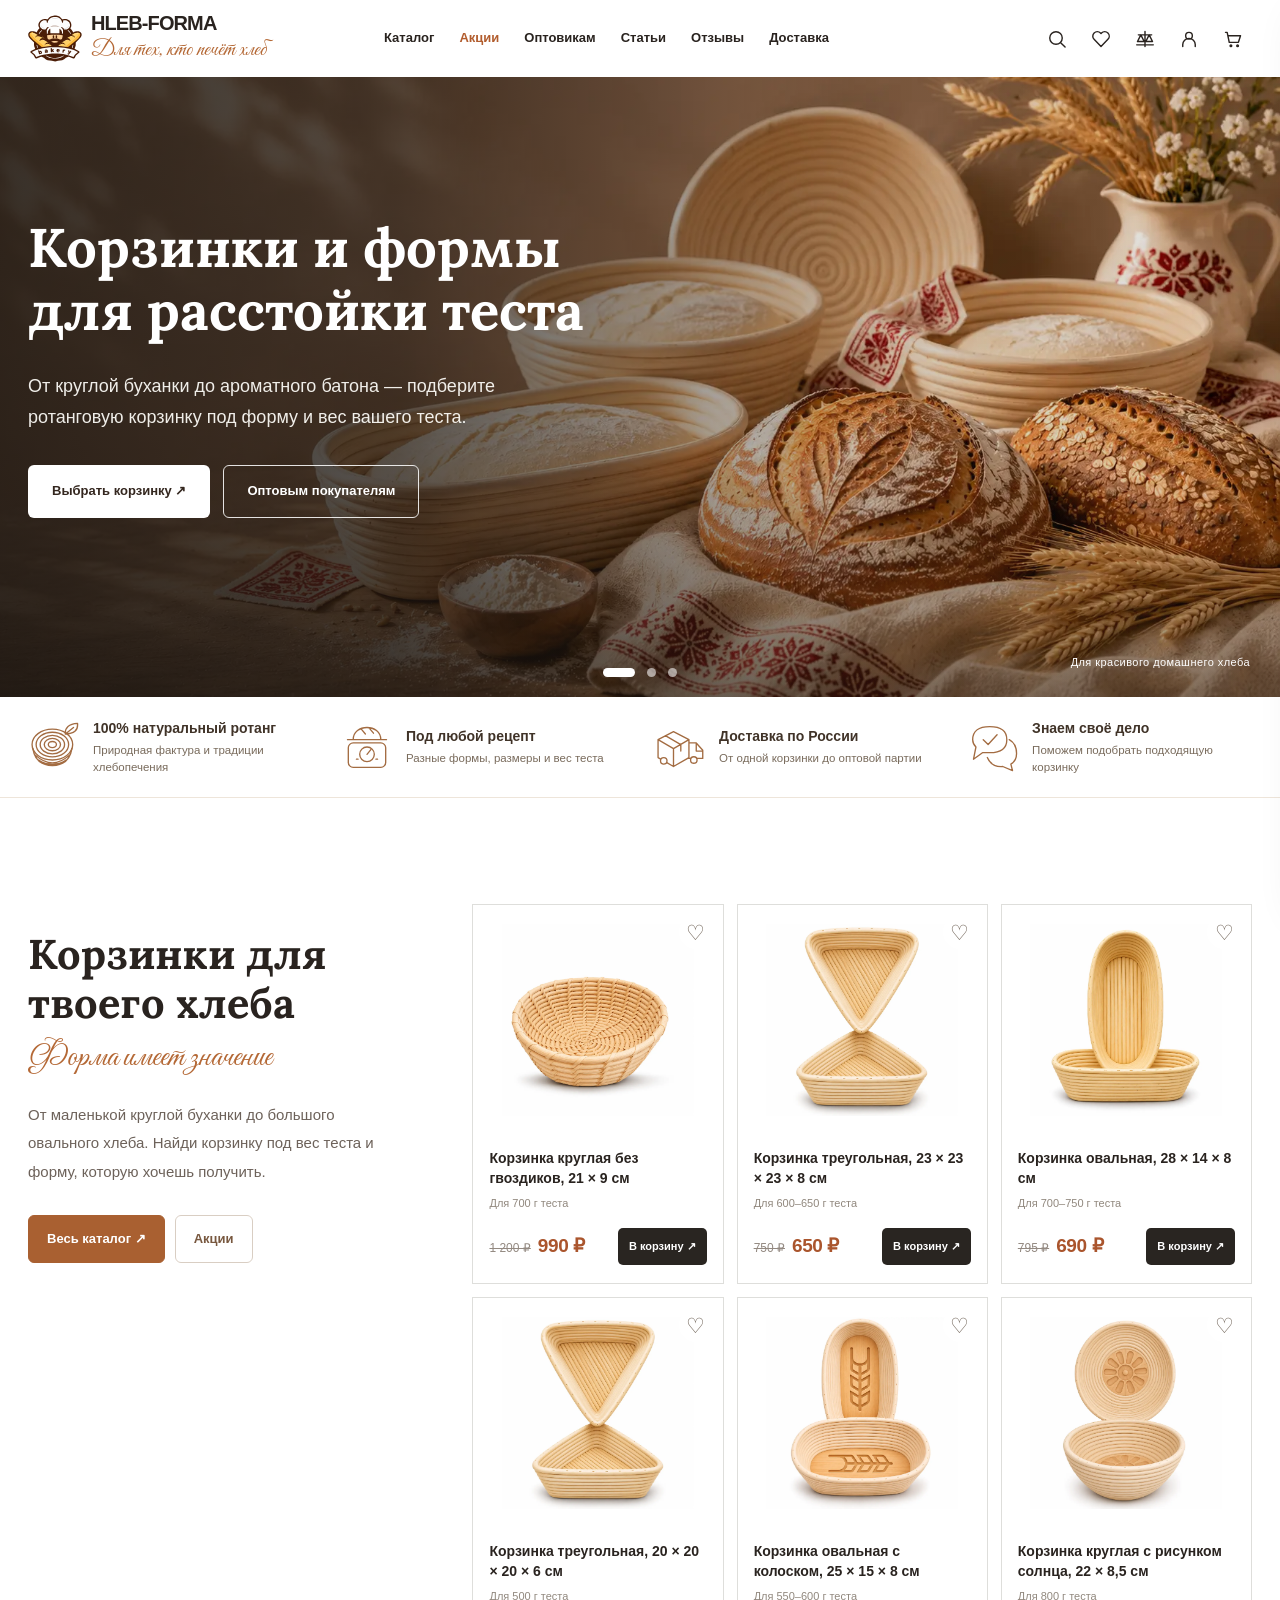
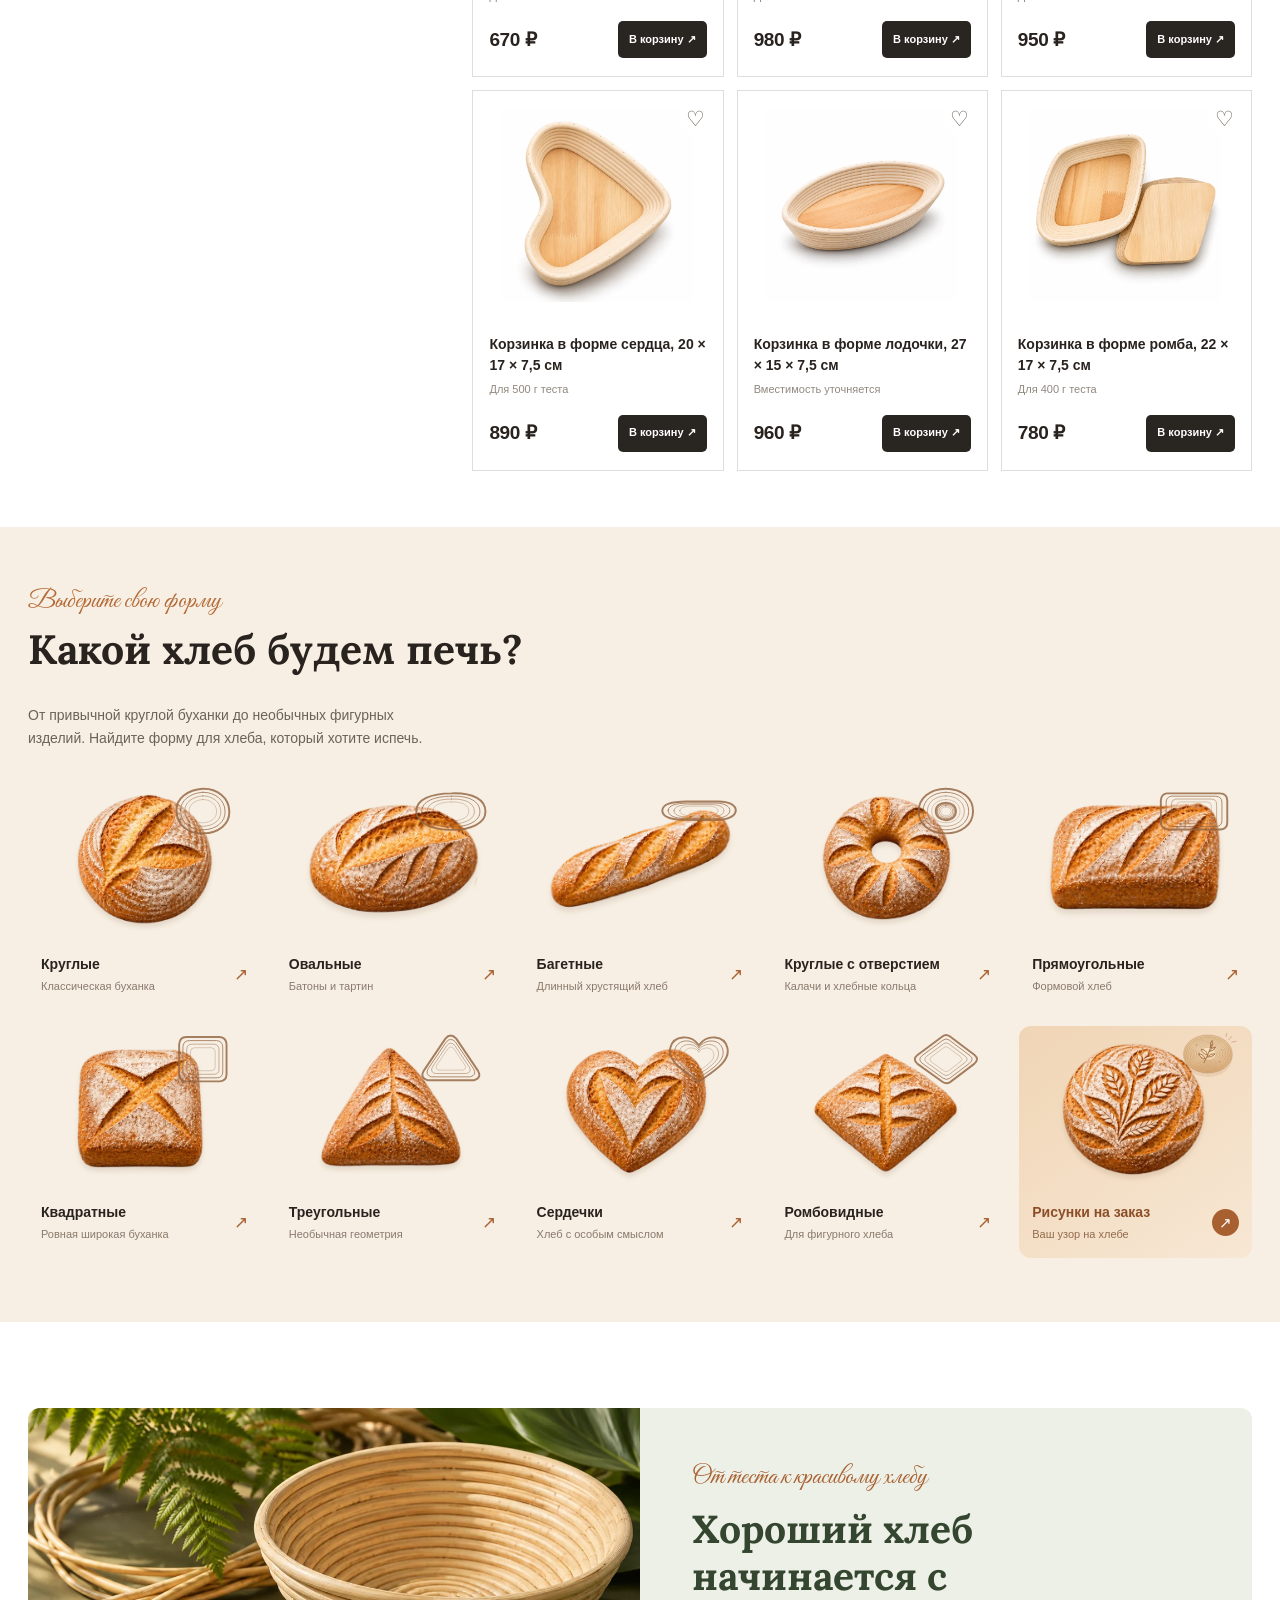
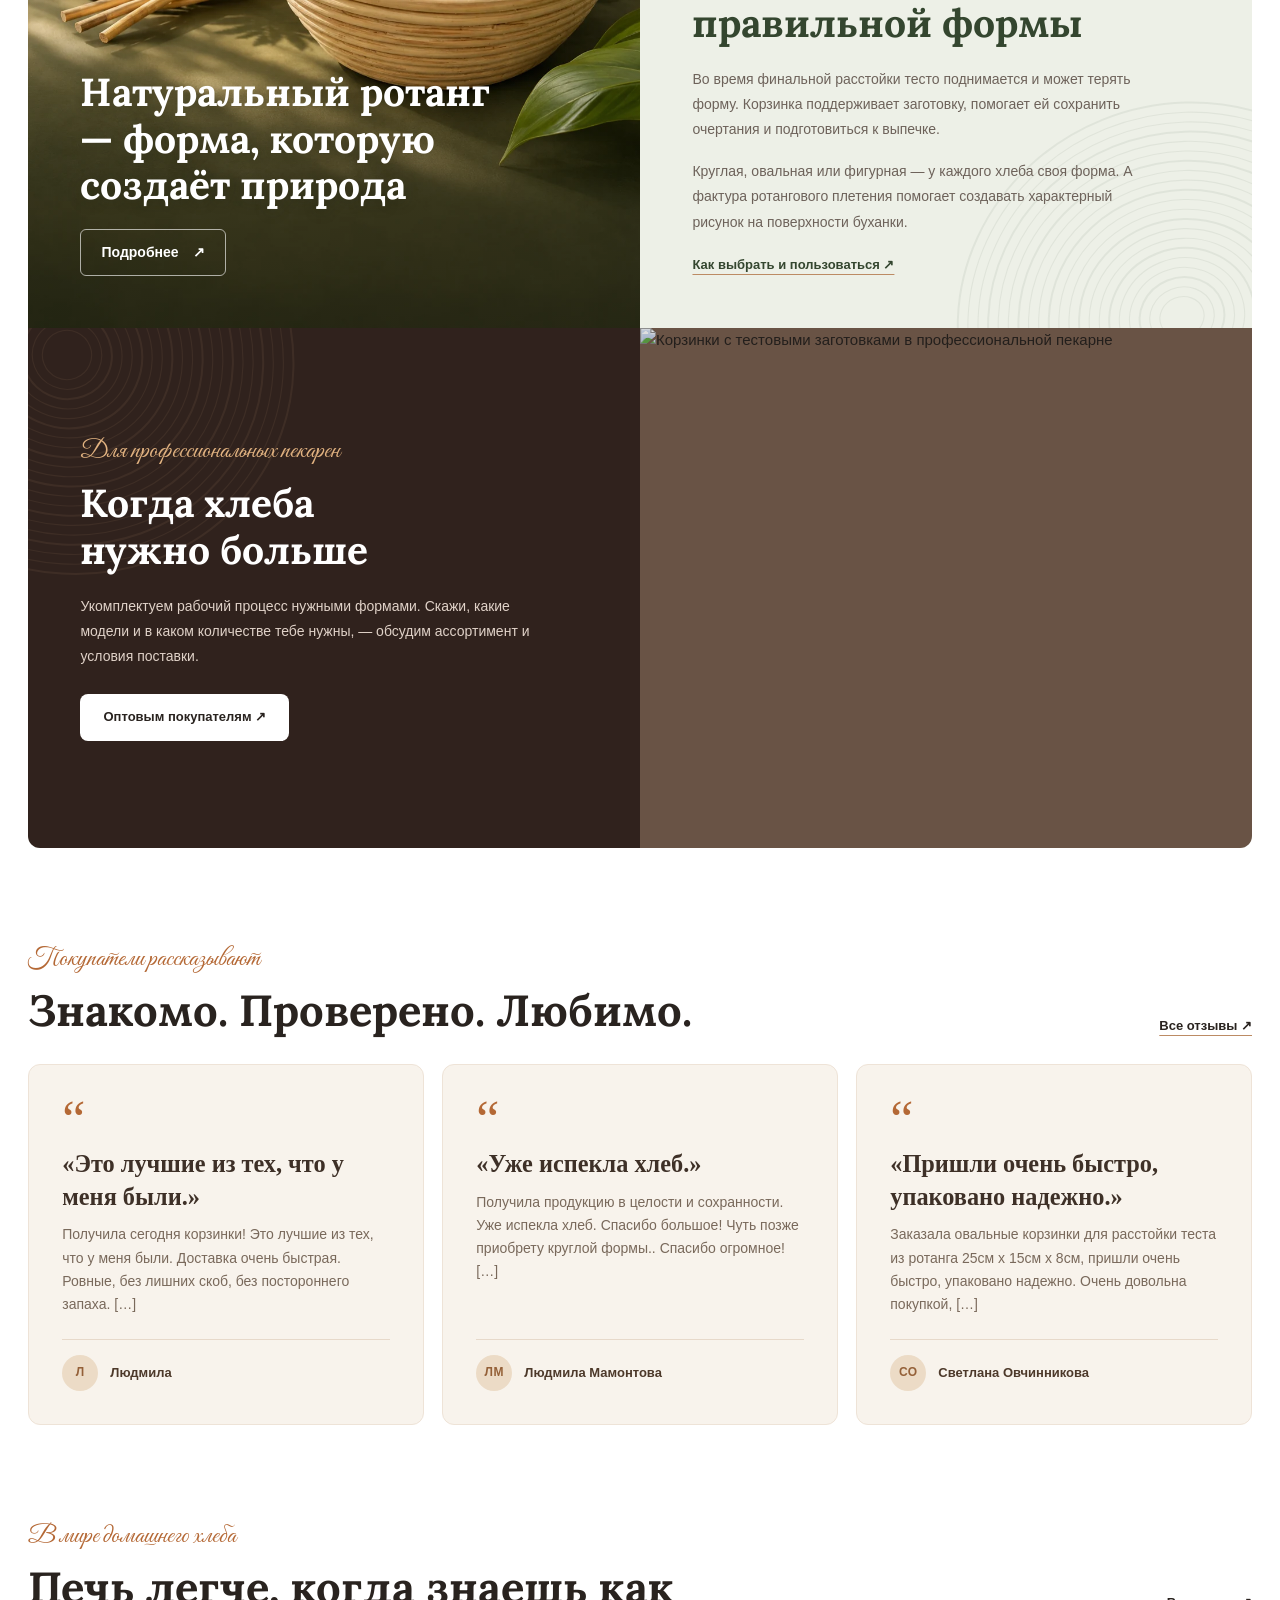
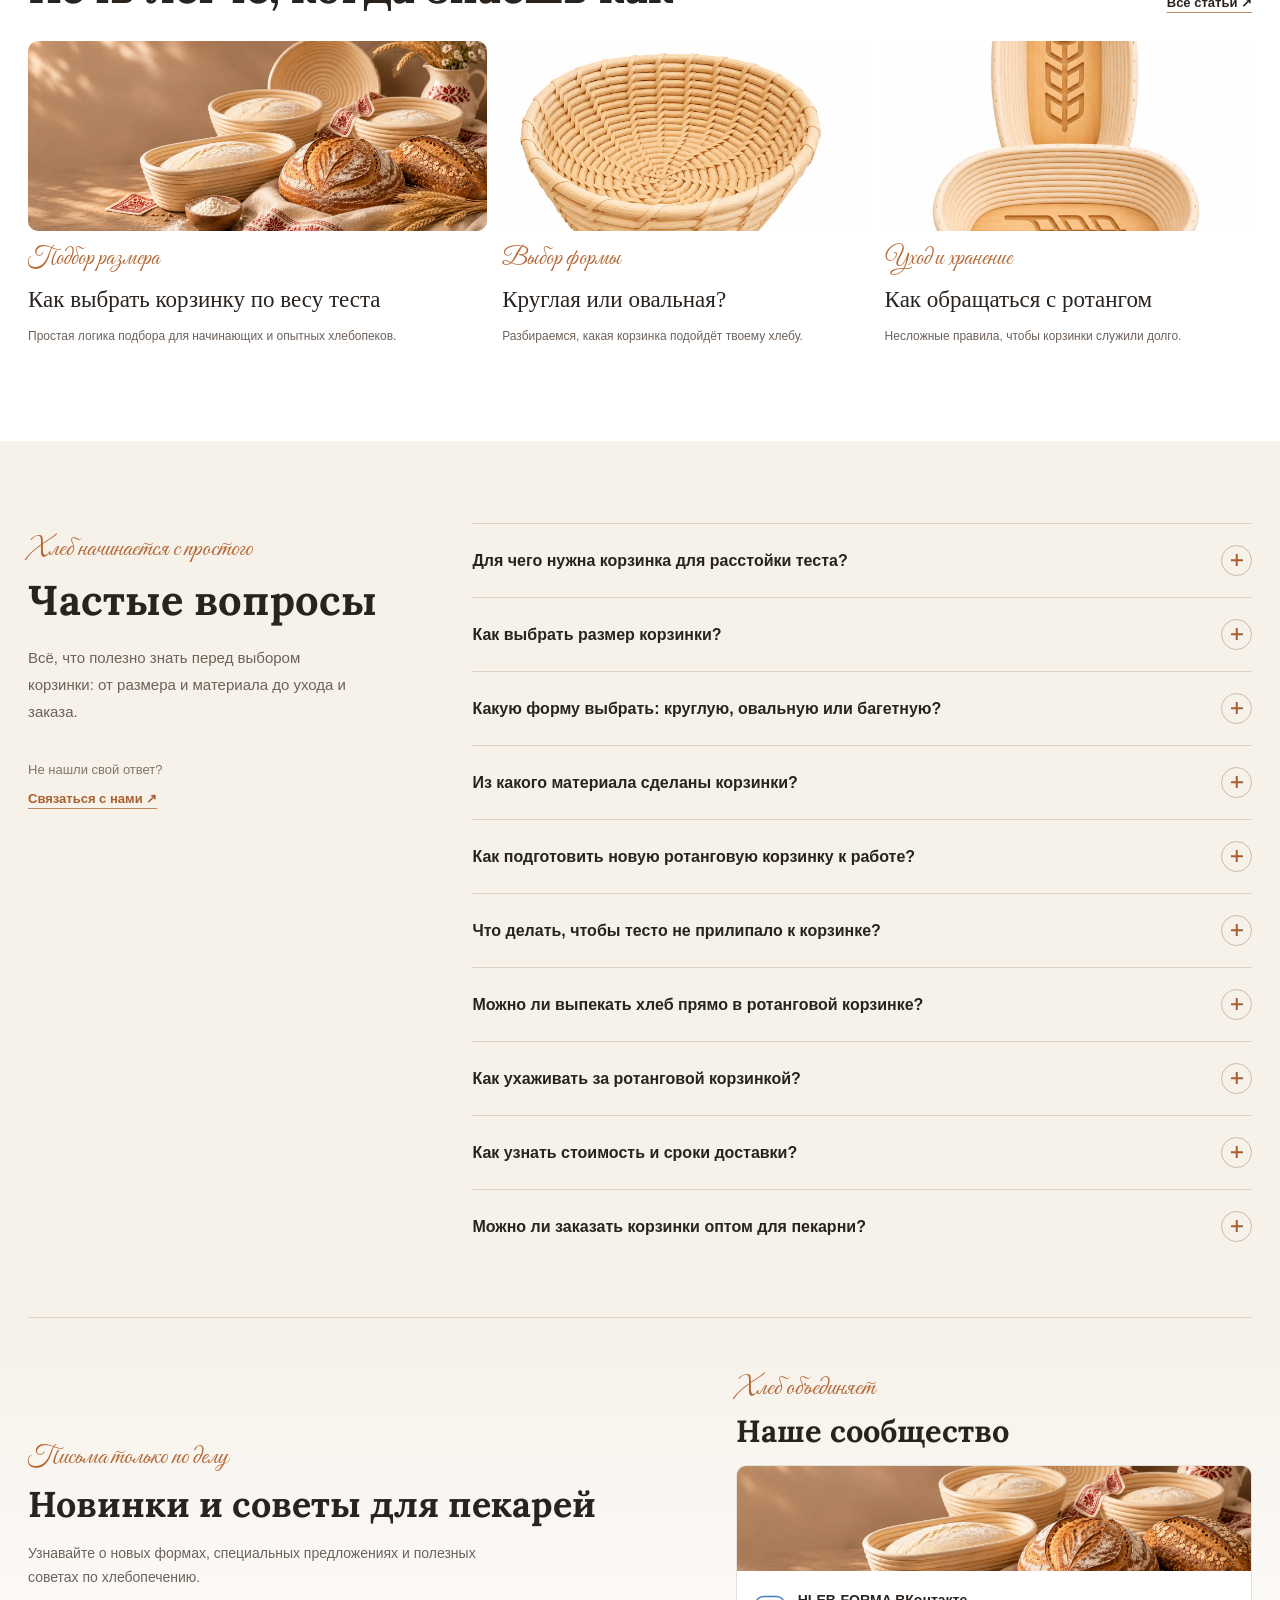
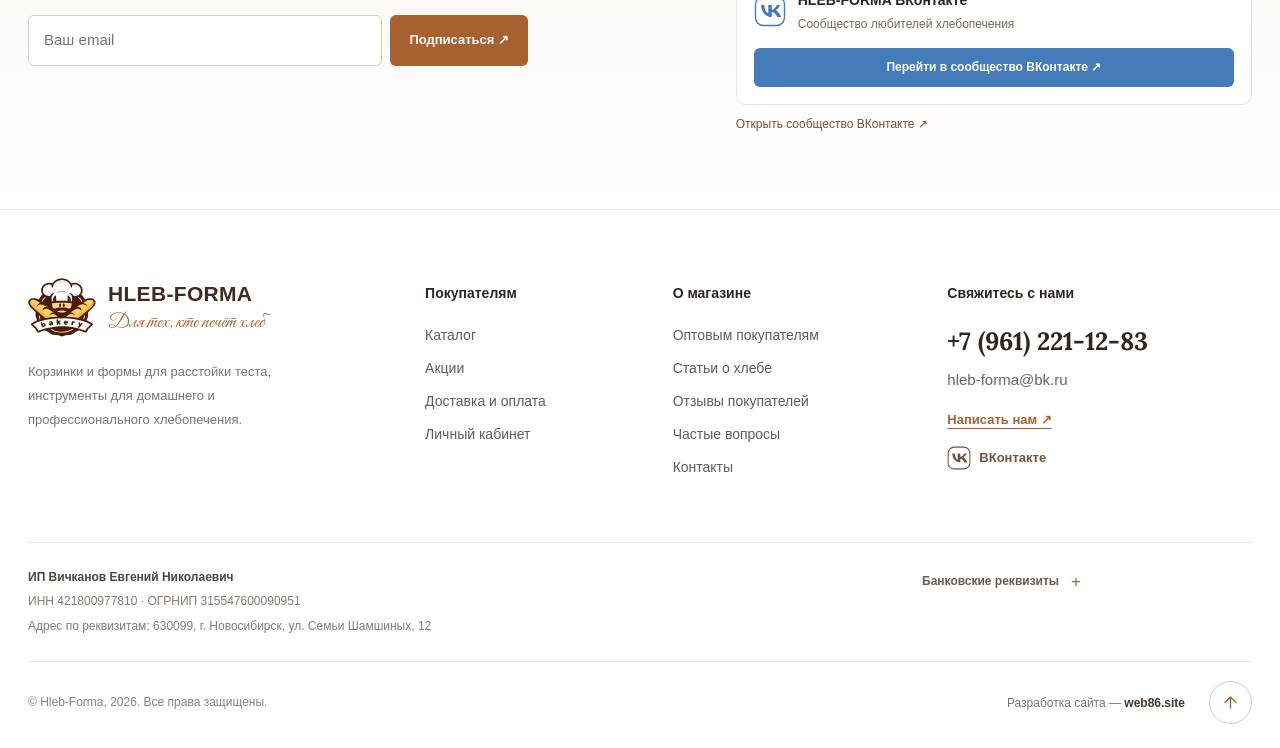
==== prototype/index.html @ f9601772 "Expand promotions into four collections with compact cards and bundle cart actions" ====
<!DOCTYPE html>
<html lang="ru">
<head>
  <meta charset="utf-8">
  <meta name="viewport" content="width=device-width, initial-scale=1">
  <meta name="robots" content="noindex, nofollow">
  <title>Hleb-Forma — каталог и внутренние страницы · v3.21</title>
  <meta name="description" content="Кликабельный демонстрационный прототип будущего магазина Hleb-Forma. Не принимает реальные заказы и заявки.">
  <link rel="preconnect" href="https://fonts.googleapis.com">
  <link rel="preconnect" href="https://fonts.gstatic.com" crossorigin>
  <link href="https://fonts.googleapis.com/css2?family=Great+Vibes&amp;family=Lora:wght@400;500;600;700&amp;display=swap" rel="stylesheet">
  <style>
    :root {
      --paper:#faf7f1; --white:#fff; --ink:#30271f; --ink-soft:#6d6054;
      --brand:#99512f; --brand-dark:#793e24; --wheat:#f1e3d0;
      --border:#e6dbcb; --green:#326f54; --shadow:0 15px 35px rgba(53,37,19,.075);
      --radius:18px; --radius-sm:11px; --max:1200px;
    }
    *{box-sizing:border-box}
    html{scroll-behavior:smooth}
    body{margin:0;background:var(--paper);color:var(--ink);font:16px/1.55 -apple-system,BlinkMacSystemFont,"Segoe UI",Arial,sans-serif}
    a{color:inherit;text-decoration:none}
    button,input,select,textarea{font:inherit}
    button{cursor:pointer}
    a:focus-visible,button:focus-visible,input:focus-visible,select:focus-visible,textarea:focus-visible{outline:3px solid #cb9868;outline-offset:3px}
    .container{width:min(var(--max),calc(100% - 44px));margin:0 auto}
    .note-bar{background:#372a22;color:#f8ead8;font-size:12px;text-align:center;padding:7px 12px;letter-spacing:.012em}
    .site-header{background:rgba(250,247,241,.96);border-bottom:1px solid var(--border);position:sticky;top:0;z-index:50;backdrop-filter:blur(12px)}
    .header-wrap{min-height:78px;display:flex;align-items:center;gap:30px}
    .brand{display:flex;gap:12px;align-items:center;flex-shrink:0}
    .brand-mark{width:45px;height:45px;background:var(--brand);color:#fff;border-radius:14px;display:grid;place-items:center;font-size:25px;transform:rotate(-6deg)}
    .brand-text{font-size:21px;font-weight:800;letter-spacing:-.045em;line-height:1.05}
    .brand-text small{display:block;font-size:10px;letter-spacing:.12em;text-transform:uppercase;margin-top:5px;color:#846e5b;font-weight:700}
    .navigation{display:flex;gap:22px;align-items:center;margin-left:14px}
    .navigation a{font-size:14px;color:#504338;font-weight:650;transition:color .15s}
    .navigation a:hover,.navigation a[aria-current="page"]{color:var(--brand)}
    .header-actions{display:flex;gap:11px;align-items:center;margin-left:auto}
    .header-search{position:relative}
    .header-search input{width:168px;border:1px solid var(--border);background:white;border-radius:11px;padding:10px 12px;font-size:13px}
    .bag-link{display:flex;gap:8px;align-items:center;background:var(--wheat);padding:10px 13px;border-radius:11px;font-weight:750;white-space:nowrap;font-size:14px}
    .bag-link b{background:var(--brand);color:#fff;min-width:21px;height:21px;display:grid;place-items:center;border-radius:50%;font-size:11px}
    .menu-button{display:none;border:1px solid var(--border);background:#fff;border-radius:10px;padding:9px 12px}
    .eyebrow{color:var(--brand);text-transform:uppercase;letter-spacing:.13em;font-weight:800;font-size:11px}
    h1,h2,h3,p{margin-top:0}
    h1{font:700 clamp(34px,4.2vw,61px)/1.1 Georgia,serif;letter-spacing:-.032em}
    h2{font:700 clamp(26px,3vw,38px)/1.2 Georgia,serif;letter-spacing:-.025em}
    h3{font-size:20px;line-height:1.3}
    p{color:var(--ink-soft)}
    .lead{font-size:18px;line-height:1.65;max-width:575px}
    .muted{color:var(--ink-soft)}
    .small{font-size:13px}
    .btn{display:inline-flex;align-items:center;justify-content:center;border:1px solid transparent;border-radius:11px;min-height:46px;padding:12px 20px;font-weight:750;font-size:14px;gap:8px;transition:transform .15s,background .15s}
    .btn:hover{transform:translateY(-1px)}
    .btn-primary{background:var(--brand);color:#fff}
    .btn-primary:hover{background:var(--brand-dark)}
    .btn-outline{background:#fff;color:var(--brand);border-color:#d5b79d}
    .btn-light{background:#fff;color:var(--ink)}
    .btn-sm{min-height:38px;padding:9px 13px}
    .btn:disabled{opacity:.55;cursor:not-allowed}
    .btn-row{display:flex;align-items:center;gap:12px;flex-wrap:wrap}
    .section{margin:72px 0}
    .section-heading{display:flex;align-items:end;justify-content:space-between;gap:18px;margin-bottom:23px}
    .section-heading h2{margin:0}
    .section-heading a{color:var(--brand);font-weight:700}
    .hero{display:grid;grid-template-columns:1.05fr .95fr;align-items:stretch;gap:32px;min-height:466px;padding:35px 0 12px}
    .hero-copy{padding:45px 0 35px;display:flex;flex-direction:column;align-items:flex-start;justify-content:center}
    .hero-copy h1{margin:15px 0 19px;max-width:610px}
    .hero-art{position:relative;border-radius:26px;min-height:420px;background:radial-gradient(circle at 78% 28%,#fff9ed,transparent 42%),linear-gradient(135deg,#edd9bb,#d7b693 90%);overflow:hidden;display:grid;place-items:center}
    .hero-art:before{content:"";position:absolute;width:300px;height:300px;right:-110px;top:-110px;border:32px solid rgba(255,255,255,.2);border-radius:50%}
    .hero-art:after{content:"";position:absolute;width:500px;height:130px;left:-70px;bottom:-55px;background:#96775630;border-radius:50%;filter:blur(15px)}
    .art-label{position:absolute;left:20px;bottom:20px;z-index:2;background:rgba(255,255,255,.85);padding:9px 12px;font-size:11px;border-radius:10px;color:#6b5442}
    .baskets{display:flex;align-items:flex-end;gap:4px;transform:rotate(-10deg);filter:drop-shadow(0 19px 16px rgba(92,57,22,.18));z-index:1}
    .basket{--basket-width:180px;position:relative;width:var(--basket-width);height:120px;border:16px solid #a97745;border-radius:50%;background:repeating-radial-gradient(ellipse at center,#dcb078 0 7px,#a87745 8px 11px,#d7a16c 12px 16px);box-shadow:inset 0 4px 11px #6d482a77,0 18px 0 -7px #c48c52,0 28px 0 -12px #d8a36c;transform:rotate(-4deg)}
    .basket.big{--basket-width:240px;height:155px;margin-left:-45px;transform:rotate(12deg)}
    .basket.small{--basket-width:120px;height:110px;margin-right:-20px;transform:rotate(-20deg)}
    .trust-strip{display:grid;grid-template-columns:repeat(3,1fr);gap:16px;margin:25px 0 48px}
    .trust-item{background:#fff;border:1px solid var(--border);border-radius:14px;padding:17px 20px;display:flex;gap:13px;align-items:center}
    .trust-item span:first-child{font-size:25px}
    .trust-item strong{font-size:14px}
    .trust-item small{font-size:12px;color:var(--ink-soft);display:block}
    .finder{background:var(--white);border:1px solid var(--border);box-shadow:var(--shadow);border-radius:20px;padding:25px 28px;display:grid;grid-template-columns:1.25fr 1fr 1fr auto;gap:17px;align-items:end}
    .finder h3{margin:5px 0 0}
    .field{display:flex;flex-direction:column;gap:7px;min-width:0}
    .field label{font-size:13px;font-weight:750;color:#493e34}
    .field input,.field select,.field textarea{background:#fff;border:1px solid #daccbd;border-radius:10px;padding:12px;min-height:46px;width:100%;color:var(--ink)}
    .field textarea{min-height:110px;resize:vertical}
    .category-grid{display:grid;grid-template-columns:repeat(5,1fr);gap:16px}
    .category-card{background:#fff;border:1px solid var(--border);border-radius:16px;padding:17px;transition:transform .15s,border-color .15s}
    .category-card:hover{transform:translateY(-2px);border-color:#d0a782}
    .category-icon{background:#f3e8d9;border-radius:13px;height:105px;display:grid;place-items:center;font-size:44px;margin-bottom:14px}
    .category-card strong{display:block;font-size:15px}
    .category-card small{color:var(--ink-soft);font-size:12px}
    .products-grid{display:grid;grid-template-columns:repeat(4,1fr);gap:18px}
    .product-card{background:#fff;border:1px solid var(--border);border-radius:16px;overflow:hidden;display:flex;flex-direction:column}
    .product-card-content{padding:15px;display:flex;flex-direction:column;gap:9px;flex:1}
    .product-card h3{font-size:15px;line-height:1.4;margin:0}
    .product-card .price{font-size:21px;font-weight:800;color:var(--ink)}
    .product-card .btn{margin-top:auto}
    .meta-pill{display:inline-flex;align-items:center;gap:4px;border-radius:100px;background:#f3e6d6;color:#79533b;font-weight:750;padding:3px 8px;font-size:11px;width:max-content;max-width:100%}
    .product-art{height:196px;background:linear-gradient(145deg,#f7eedf,#e6d0b1);position:relative;display:grid;place-items:center;overflow:hidden}
    .product-art.large{height:420px;border-radius:20px}
    .product-art .woven{position:relative;width:138px;height:102px;border-radius:50%;border:14px solid #ad7744;background:repeating-radial-gradient(ellipse at center,#dbb17c 0 6px,#a97949 7px 9px,#ddb37a 10px 13px);box-shadow:inset 0 3px 12px #83502f88,0 14px 0 -5px #c89461,0 20px 0 -7px #aa7547;transform:rotate(-14deg)}
    .product-art .woven.oval{width:165px;height:96px}
    .product-art .woven.round{width:120px;height:120px;border-radius:50%}
    .product-art .woven.baguette{width:175px;height:70px}
    .product-art .woven.heart{width:138px;height:120px;border-radius:44% 44% 55% 55%;transform:rotate(-18deg)}
    .product-art .woven.tool{width:160px;height:32px;background:linear-gradient(#b87941,#e4ae70);border:5px solid #965c33;border-radius:8px;transform:rotate(-24deg)}
    .product-art .woven.cloth{width:140px;height:125px;background:repeating-linear-gradient(30deg,#cbb797 0 5px,#e3cfab 6px 12px);border:2px solid #b09a75;border-radius:9px;transform:rotate(-14deg)}
    .product-art.large .woven{transform:scale(1.75) rotate(-12deg)}
    .product-art:after{content:"Схематичное изображение";position:absolute;bottom:10px;left:12px;font-size:10px;color:#86715b}
    .feature-band{border-radius:22px;background:#4a3526;color:#fff;display:grid;grid-template-columns:1.2fr .8fr;gap:25px;padding:44px 50px;overflow:hidden;align-items:center}
    .feature-band p{color:#e7d7c5}
    .feature-band .eyebrow{color:#f4c69c}
    .feature-band h2{max-width:610px}
    .feature-art{font:700 110px/1 Georgia,serif;color:#a7805c;text-align:center;transform:rotate(8deg)}
    .editorial-grid{display:grid;grid-template-columns:repeat(3,1fr);gap:18px}
    .editorial{padding:26px;border:1px solid var(--border);border-radius:18px;background:#fff;min-height:185px}
    .editorial .eyebrow{margin-bottom:12px}
    .editorial h3{font:700 20px/1.3 Georgia,serif}
    .newsletter{background:#eaddca;border-radius:20px;padding:33px;display:flex;justify-content:space-between;align-items:center;gap:32px}
    .newsletter h2{margin:5px 0 9px;font-size:29px}
    .newsletter form{display:flex;gap:8px;max-width:465px;width:100%}
    .newsletter input{flex:1;min-width:0;padding:12px;border:1px solid #d6c2ab;border-radius:10px}
    .page-head{padding:42px 0 25px}
    .page-head h1{font-size:clamp(33px,3.5vw,49px);margin:10px 0 15px}
    .breadcrumb{font-size:12px;color:#897968;margin:20px 0}
    .breadcrumb a{text-decoration:underline;text-underline-offset:3px}
    .catalog-layout{display:grid;grid-template-columns:235px 1fr;gap:25px;margin:14px 0 60px}
    .filter-pane{background:#fff;border:1px solid var(--border);padding:20px;border-radius:17px;height:max-content;display:grid;gap:18px}
    .filter-pane .field label{font-size:13px}
    .catalog-main .products-grid{grid-template-columns:repeat(3,1fr)}
    .catalog-top{display:flex;justify-content:space-between;align-items:center;margin-bottom:17px;gap:15px}
    .results{color:var(--ink-soft);font-size:13px}
    .empty{padding:40px;text-align:center;background:#fff;border:1px solid var(--border);border-radius:16px}
    .detail-grid{display:grid;grid-template-columns:1fr 1fr;gap:44px;margin:22px 0 45px}
    .detail-summary{padding:8px 0}
    .detail-summary h1{font-size:clamp(32px,3.5vw,49px);margin:10px 0}
    .detail-price{font-size:32px;font-weight:800;margin:23px 0 18px}
    .detail-badges{display:flex;gap:8px;flex-wrap:wrap}
    .detail-features{padding:17px 0;margin:18px 0;border-top:1px solid var(--border);border-bottom:1px solid var(--border);display:grid;gap:10px}
    .detail-features div{display:flex;justify-content:space-between;gap:20px;font-size:14px}
    .detail-features b{text-align:right}
    .quantity{width:95px;border:1px solid var(--border);padding:11px 12px;border-radius:11px}
    .details-row{display:grid;grid-template-columns:2fr 1fr;gap:24px;margin:26px 0 70px}
    .panel{background:#fff;border:1px solid var(--border);border-radius:18px;padding:27px}
    .panel h2{font-size:27px}
    details{padding:15px 0;border-bottom:1px solid var(--border)}
    details:last-child{border:0}
    summary{font-weight:750;cursor:pointer}
    details p{margin:10px 0}
    .wholesale-hero{padding:58px 0 32px;display:grid;grid-template-columns:1.1fr .9fr;gap:35px;align-items:center}
    .wholesale-hero h1{margin:14px 0}
    .quote-card{background:#fff;border:1px solid var(--border);border-radius:22px;padding:29px;box-shadow:var(--shadow)}
    .steps{display:grid;grid-template-columns:repeat(3,1fr);gap:18px}
    .step{background:#fff;border:1px solid var(--border);border-radius:16px;padding:26px}
    .step strong{display:block;font-size:24px;color:var(--brand)}
    .step h3{margin:12px 0}
    .form-grid{display:grid;grid-template-columns:1fr 1fr;gap:16px}
    .form-grid .wide{grid-column:1/-1}
    .checkbox-line{display:flex;gap:9px;align-items:flex-start;font-size:12px;color:var(--ink-soft)}
    .checkbox-line input{margin-top:4px}
    .cart-layout{display:grid;grid-template-columns:1.4fr .8fr;gap:25px;margin:20px 0 70px;align-items:start}
    .cart-item{display:grid;grid-template-columns:74px 1fr auto;gap:13px;padding:18px 0;border-bottom:1px solid var(--border)}
    .cart-item:last-child{border:0}
    .cart-item .product-art{height:70px;border-radius:8px}
    .cart-item .woven{transform:scale(.42) rotate(-14deg);flex-shrink:0}
    .cart-item h3{font-size:14px;margin:0 0 5px}
    .cart-item .cart-item-actions{display:flex;align-items:center;gap:8px;flex-wrap:wrap}
    .cart-item-actions button{border:1px solid var(--border);background:#fff;border-radius:8px;padding:4px 9px}
    .checkout-summary .total{display:flex;justify-content:space-between;font-size:20px;font-weight:800;margin:18px 0}
    .notice{padding:15px 18px;background:#f1e6d8;border:1px solid #d8c3ab;border-radius:12px;color:#5c4533;font-size:13px}
    .site-footer{border-top:1px solid var(--border);background:#f5efe7;margin-top:80px}
    .footer-grid{display:grid;grid-template-columns:1.2fr 1fr 1fr 1fr;gap:25px;padding:40px 0}
    .footer-grid h4{margin:0 0 11px}
    .footer-grid p,.footer-grid a{font-size:13px;display:block;margin-bottom:8px}
    .copyright{font-size:12px;border-top:1px solid var(--border);padding:16px 0;color:#8a7765}
    .toast{position:fixed;right:18px;bottom:20px;background:#372b22;color:#fff;border-radius:12px;box-shadow:var(--shadow);padding:14px 18px;z-index:90;max-width:365px;display:none}
    .toast.show{display:block}
    .result-box{background:#e4f1e8;border:1px solid #b9d8c2;border-radius:12px;padding:15px;color:#27533d;font-size:13px;margin-top:14px}
    .main-space{min-height:53vh}
    @media(max-width:1080px){
      .header-wrap{gap:14px}
      .navigation{gap:12px;margin-left:0}
      .header-search input{width:115px}
      .products-grid{grid-template-columns:repeat(3,1fr)}
      .finder{grid-template-columns:1fr 1fr}
      .finder .btn{width:100%}
      .category-grid{grid-template-columns:repeat(3,1fr)}
    }
    @media(max-width:780px){
      .container{width:calc(100% - 28px)}
      .header-wrap{min-height:68px;gap:11px}
      .brand-text{font-size:17px}
      .brand-mark{height:39px;width:39px;font-size:21px}
      .menu-button{display:block;margin-left:auto}
      .navigation{display:none;position:absolute;top:100%;left:0;right:0;background:#fff;border-bottom:1px solid var(--border);padding:15px 20px;flex-direction:column;align-items:stretch;box-shadow:var(--shadow)}
      .navigation.open{display:flex}
      .navigation a{padding:8px}
      .header-actions{margin-left:0;gap:5px}
      .header-search{display:none}
      .bag-link{padding:9px 11px}
      .bag-link span{display:none}
      .hero{grid-template-columns:1fr;gap:4px;padding:10px 0}
      .hero-copy{padding:30px 0 18px}
      .hero-art{min-height:290px}
      .basket.big{--basket-width:195px;height:120px}
      .basket.small{--basket-width:95px;height:85px}
      .trust-strip{grid-template-columns:1fr 1fr;margin:15px 0 35px}
      .trust-strip .trust-item:last-child{grid-column:1/-1}
      .section{margin:49px 0}
      .products-grid{grid-template-columns:repeat(2,1fr)}
      .catalog-main .products-grid{grid-template-columns:repeat(2,1fr)}
      .catalog-layout{display:block}
      .filter-pane{grid-template-columns:repeat(2,1fr);margin-bottom:18px}
      .filter-pane h3{grid-column:1/-1}
      .detail-grid,.details-row,.wholesale-hero,.cart-layout,.feature-band{grid-template-columns:1fr}
      .detail-grid{gap:15px}
      .feature-art{display:none}
      .category-grid{grid-template-columns:repeat(3,1fr)}
      .editorial-grid,.steps{grid-template-columns:1fr 1fr}
      .newsletter{display:block}
      .newsletter form{max-width:unset}
      .footer-grid{grid-template-columns:1fr 1fr}
    }
    @media(max-width:500px){
      .note-bar{font-size:11px}
      .brand-text small{display:none}
      .brand-mark{height:36px;width:36px}
      .hero-art{min-height:220px}
      .basket{--basket-width:135px;height:90px}
      .basket.big{--basket-width:150px;height:105px}
      .hero .btn-row .btn{width:100%}
      .trust-strip{grid-template-columns:1fr}
      .trust-strip .trust-item:last-child{grid-column:auto}
      .finder{grid-template-columns:1fr;padding:20px}
      .category-grid{grid-template-columns:repeat(2,1fr)}
      .category-icon{height:85px}
      .products-grid,.catalog-main .products-grid{gap:10px}
      .product-card-content{padding:11px}
      .product-card h3{font-size:13px}
      .product-card .price{font-size:17px}
      .product-art{height:132px}
      .product-art .woven{transform:scale(.75) rotate(-14deg)}
      .catalog-layout{margin-top:0}
      .filter-pane{grid-template-columns:1fr 1fr;padding:15px;gap:10px}
      .filter-pane .field{min-width:0}
      .filter-pane .field input,.filter-pane .field select{font-size:12px}
      .product-art.large{height:290px}
      .product-art.large .woven{transform:scale(1.18) rotate(-12deg)}
      .detail-summary .btn-row .btn{flex:1}
      .form-grid{grid-template-columns:1fr}
      .editorial-grid,.steps{grid-template-columns:1fr}
      .newsletter form{flex-direction:column}
      .feature-band{padding:29px}
      .footer-grid{grid-template-columns:1fr 1fr}
      .cart-item{grid-template-columns:58px 1fr}
      .cart-item > strong{grid-column:2}
      .cart-item .product-art{height:60px}
    }

    /* Additions v0.2: retention, reviews, offers and trust */
    .stock-bar{background:#e8f1e6;border-bottom:1px solid #c7d9c5;color:#2c593a;padding:10px 0;font-size:13px}
    .stock-bar strong{font-weight:800}
    .stock-bar small{color:#54705a;font-size:11px;margin-left:8px}
    .quick-link{display:inline-flex;align-items:center;gap:3px;font-size:22px;min-height:38px;color:var(--brand);line-height:1;text-decoration:none}
    .quick-link span{font-size:10px;font-weight:800;background:var(--wheat);border-radius:30px;min-width:18px;text-align:center;padding:3px}
    .promo-bar{display:grid;grid-template-columns:1.15fr .85fr;gap:18px;background:linear-gradient(115deg,#f3e2c8,#f8efe1);border:1px solid #e2c7aa;border-radius:20px;padding:30px;margin:20px 0}
    .promo-bar h2{font-size:30px;margin:8px 0}
    .promo-art{display:flex;align-items:center;justify-content:center;font-size:85px;opacity:.68}
    .why-grid,.reviews-grid{display:grid;grid-template-columns:repeat(3,1fr);gap:17px}
    .why-item,.review-placeholder{padding:24px;border:1px solid var(--border);background:#fff;border-radius:16px}
    .why-item .big-icon{font-size:30px;display:block;margin-bottom:9px}
    .why-item strong,.review-placeholder strong{display:block;margin-bottom:7px}
    .why-item p,.review-placeholder p{font-size:14px;margin:0}
    .review-placeholder{background:#fefcf8}
    .review-placeholder .quote-mark{font:700 35px/1 Georgia,serif;color:#b88a64}
    .explain-block{display:grid;grid-template-columns:.55fr 1fr;gap:28px;align-items:center;background:#fff;border:1px solid var(--border);border-radius:20px;padding:27px}
    .explain-icon{background:var(--wheat);border-radius:16px;display:grid;place-items:center;font-size:90px;min-height:230px}
    .extras{display:flex;gap:6px;flex-wrap:wrap;margin-top:8px}
    .extra-button{border:1px solid var(--border);border-radius:9px;background:#fff;padding:7px 10px;color:var(--brand);font-size:12px;font-weight:700;white-space:nowrap}
    .extra-button[aria-pressed="true"]{border-color:var(--brand);background:#f7e6d9}
    .saved-grid{display:grid;grid-template-columns:repeat(3,1fr);gap:16px}
    .saved-card{border:1px solid var(--border);background:#fff;border-radius:16px;padding:19px}
    .saved-card h3{margin:5px 0;font-size:16px}
    .saved-card p{font-size:13px}
    .compare-table-wrap{overflow:auto;border-radius:15px;border:1px solid var(--border);background:#fff}
    .compare-table{border-collapse:collapse;min-width:600px;width:100%}
    .compare-table th,.compare-table td{border-bottom:1px solid var(--border);padding:17px;text-align:left;vertical-align:top;font-size:13px}
    .compare-table th{background:#f7eee5}
    .account-grid{display:grid;grid-template-columns:240px 1fr;gap:22px}
    .account-menu{background:#fff;border:1px solid var(--border);border-radius:16px;padding:15px;align-self:start;display:grid;gap:7px}
    .account-menu a{padding:10px;border-radius:9px;font-size:14px}
    .account-menu a:hover{background:var(--wheat)}
    .account-preview{border-radius:17px;background:#fff;border:1px solid var(--border);padding:27px}
    .empty-soft{background:#f7eee5;border-radius:13px;padding:22px;margin:14px 0}
    @media(max-width:1150px){
      .header-search{display:none}
      .navigation{gap:10px;margin-left:0}
      .header-wrap{gap:13px}
      .navigation a{font-size:13px}
    }
    @media(max-width:960px){
      .menu-button{display:block;margin-left:auto}
      .navigation{display:none;position:absolute;top:100%;left:0;right:0;background:#fff;border-bottom:1px solid var(--border);padding:15px 20px;flex-direction:column;align-items:stretch;box-shadow:var(--shadow)}
      .navigation.open{display:flex}
      .navigation a{font-size:14px;padding:8px}
      .header-actions{margin-left:0}
      .promo-bar,.explain-block,.account-grid{grid-template-columns:1fr}
      .why-grid,.reviews-grid,.saved-grid{grid-template-columns:repeat(2,1fr)}
    }
    @media(max-width:560px){
      .quick-link{font-size:19px}
      .quick-link span{min-width:14px;font-size:9px}
      .header-wrap{gap:6px}
      .brand-mark{display:none}
      .brand-text{font-size:15px}
      .bag-link{font-size:12px}
      .stock-bar{font-size:12px}
      .stock-bar small{display:block;margin:2px 0 0}
      .promo-bar{padding:20px}
      .promo-art{display:none}
      .why-grid,.reviews-grid,.saved-grid{grid-template-columns:1fr}
      .explain-icon{min-height:135px;font-size:65px}
      .account-preview{padding:18px}
    }
  
/* ---------- UI redesign v0.3: craft retail ---------- */
:root {--paper:#fffdfa;--white:#fff;--ink:#321d13;--ink-soft:#725e50;--brand:#4b1d07;--brand-dark:#321307;--wheat:#fff1d3;--border:#eddfce;--green:#366e48;--shadow:0 12px 38px rgba(80,38,7,.07);--radius:15px;}
body{background:var(--paper);color:var(--ink)}
.site-header{background:rgba(255,253,250,.98)}
.header-wrap{min-height:68px;gap:15px}
.brand-mark{width:61px;height:61px;min-width:61px;background:transparent;border-radius:0;transform:none;overflow:visible}
.brand-logo-img{width:61px;height:61px;display:block;object-fit:contain}
.brand-text{font-weight:850;letter-spacing:-.045em;font-size:21px}
.brand-text small{letter-spacing:.075em;font-weight:600;font-size:10px;color:#88634d}
.header-actions{display:flex;flex-direction:row;align-items:center;gap:12px;flex-wrap:nowrap;margin-left:auto}
.header-actions .extras{display:flex!important;flex-direction:row!important;align-items:center!important;gap:13px!important;flex-wrap:nowrap!important;margin:0!important}
.header-actions .quick-link{display:inline-flex;align-items:center;justify-content:center;gap:3px;white-space:nowrap;font-size:21px;min-width:24px;min-height:34px}
.header-actions .quick-link span{background:#f5e1c0;color:#5b2e11}
.header-search{display:none!important}
.search-trigger{width:36px;height:37px;border:0;background:transparent;font-size:23px;color:var(--brand);display:grid;place-items:center;border-radius:9px;flex:0 0 auto}
.search-trigger:hover{background:#fff1db}
.bag-link{background:var(--brand);color:#fff;padding:10px 12px;border-radius:11px}
.bag-link b{background:#f0b341;color:#4b1d07}
.stock-bar{padding:7px 0;background:#f9efdb;border-color:#e7d4b3;color:#6a3e1f}
.stock-bar small{color:#936e4e}
.container{width:min(1210px,calc(100% - 44px))}
h1,h2{font-family:Georgia,"Times New Roman",serif;letter-spacing:-.032em}
.btn-primary{background:var(--brand);color:#fff}
.btn-primary:hover{background:#683010}
.btn-outline{border-color:#d6b890;color:#4b1d07}
.eyebrow{color:#8d531f}
.hero{grid-template-columns:1fr .98fr;gap:14px;min-height:510px;padding:18px 0 8px}
.hero-copy{padding:52px 27px 52px 0}
.hero-copy h1{font-size:clamp(39px,4.3vw,63px);max-width:650px;line-height:1.1}
.hero-copy .lead{max-width:570px;font-size:17px}
.hero-art{min-height:480px;background:radial-gradient(circle at 90% 15%,#f7cc70,transparent 44%),linear-gradient(145deg,#ffe6ac,#edbd6c);border-radius:11px 80px 14px 90px}
.hero-art:before{border:38px solid rgba(255,255,255,.2)}
.hero-art:after{background:#924f1e3b}
.hero-art .art-label{background:rgba(255,253,247,.88);box-shadow:0 8px 25px #65412717;border:1px solid #ffffffb0}
.hero-photos{width:100%;height:100%;position:absolute;inset:0}
.hero-photo{position:absolute;width:48%;height:43%;object-fit:contain;background:#fff9ec;border:8px solid rgba(255,255,255,.85);border-radius:12px;box-shadow:0 18px 36px #59321838;transition:transform .3s}
.hero-photo:first-child{top:11%;left:7%;transform:rotate(-11deg)}
.hero-photo:nth-child(2){top:24%;right:6%;transform:rotate(12deg)}
.hero-photo:nth-child(3){width:33%;height:29%;bottom:13%;left:27%;transform:rotate(-3deg)}
.hero-photo:hover:first-child{transform:rotate(-6deg) translateY(-5px)}
.hero-photo:hover:nth-child(2){transform:rotate(7deg) translateY(-5px)}
.hero-photo:hover:nth-child(3){transform:rotate(0deg) translateY(-5px)}
.hero-picture-caption{position:absolute;left:25px;bottom:20px;border-radius:7px;background:var(--white);padding:11px 14px;font-size:12px;font-weight:750;color:#5d300e}
.section{margin:75px 0}
.trust-strip{display:flex;gap:0;border-block:1px solid #ebdaca;padding:13px 0;background:transparent;margin-top:24px;margin-bottom:55px}
.trust-item{flex:1;border:0;border-right:1px solid #e3d4c1;border-radius:0;background:transparent;padding:8px 18px}
.trust-item:last-child{border:0}
.trust-item span:first-child{color:#a96a28}
.trust-item strong{font-size:13px}
.finder{background:#f9f1e4;box-shadow:none;border-color:#ead4af}
.finder h3{font:700 25px/1.2 Georgia,serif}
.category-grid{grid-template-columns:repeat(6,minmax(0,1fr));gap:12px}
.category-card{grid-column:span 1;padding:9px;background:#fff;border-radius:12px;display:flex;flex-direction:column}
.category-card:first-child{grid-column:span 2;background:#f5e0c0}
.category-icon{height:150px;margin:0 0 12px;border-radius:9px;background:#f4ece2;font-size:37px;overflow:hidden;position:relative}
.category-card:first-child .category-icon{background:#eed1a6}
.category-card strong{font-size:13px;padding:0 7px}
.category-card small{padding:0 7px 10px;font-size:11px}
.category-icon img{max-width:95%;max-height:94%;width:auto;height:auto;object-fit:contain;position:absolute;top:50%;left:50%;transform:translate(-50%,-50%);filter:drop-shadow(0 7px 7px #8f542329)}
.category-card:hover .category-icon img{transform:translate(-50%,-50%) scale(1.045);transition:transform .25s}
.product-card{box-shadow:0 2px 0 #58321b05;border-color:#e9ded1;border-radius:11px}
.product-card .product-art{background:#f9f4ed;height:215px}
.product-card .product-art:after{content:""}
.product-card:hover{border-color:#d0b08b;box-shadow:0 15px 32px #593e1b0f;transform:translateY(-3px);transition:transform .2s,box-shadow .2s}
.real-photo{display:block;max-width:100%;width:100%;height:100%;object-fit:contain;mix-blend-mode:multiply;position:absolute;inset:0;padding:12px}
.product-art .woven:has(+.real-photo){opacity:0}
.product-art .woven{transition:opacity .2s}
.product-card .price{color:#481d0d}
.product-card .meta-pill{background:#fff0d3;color:#784b16}
#enh-promo.promo-bar{margin:70px 0 34px;padding:39px 40px;border-radius:14px;background:radial-gradient(circle at 88% 10%,#ffe5af,transparent 48%),linear-gradient(115deg,#f5c96e,#f8dc9d);border:0;grid-template-columns:1.15fr .85fr;position:relative;overflow:hidden}
#enh-promo h2{font-size:clamp(30px,3vw,43px);color:#48210e}
#enh-promo .promo-art{font-size:124px;color:#73390c;opacity:.32}
#enh-promo .btn{background:#50200a;color:white}
.explain-block{border:0;background:#faf0e1;grid-template-columns:.67fr 1fr;padding:24px 44px 24px 25px;gap:45px;border-radius:16px}
.explain-icon{background:#f3ddaf;min-height:295px;font-size:118px;border-radius:12px}
#enh-why .why-grid{grid-template-columns:repeat(3,1fr);gap:12px}
#enh-why .why-item{border:0;border-radius:11px;min-height:215px;padding:27px;background:#f7e7d0}
#enh-why .why-item:first-child{grid-column:span 2;background:#4b1d07;color:white;display:flex;flex-direction:column;justify-content:end;position:relative;overflow:hidden}
#enh-why .why-item:first-child:after{content:"✳";position:absolute;font-size:245px;right:20px;top:-125px;opacity:.13}
#enh-why .why-item:first-child p{color:#eed9b9;max-width:430px}
#enh-why .why-item:nth-child(2){background:#f4d9ad}
#enh-why .why-item:nth-child(3){background:#f3eee7}
#enh-why .why-item strong{font-size:20px}
#enh-why .why-item p{font-size:14px}
.feature-band{border-radius:13px;background:linear-gradient(110deg,#4b1d07,#783d16)}
#enh-reviews .reviews-grid,#product-reviews .reviews-grid{grid-template-columns:1.25fr 1fr 1fr;gap:13px}
#enh-reviews .review-placeholder,#product-reviews .review-placeholder{background:#fff;padding:28px;border:1px solid #e9daca;border-radius:12px}
#enh-reviews .review-placeholder:first-child,#product-reviews .review-placeholder:first-child{background:#f8eddc}
#enh-reviews .review-placeholder strong,#product-reviews .review-placeholder strong{font:700 19px/1.25 Georgia,serif}
.editorial-grid{gap:14px}
.editorial{background:#f7f0e9;border:0;border-radius:11px}
.editorial:nth-child(2){background:#f2e2cc}
.editorial:nth-child(3){background:#f7e7cf}
.newsletter{border-radius:14px;background:#efdbbc}
.site-footer{background:#f4ebdf}
#search-overlay{position:fixed;inset:0;z-index:120;background:rgba(255,253,249,.98);display:none;overflow:auto;padding:60px 24px 40px;backdrop-filter:blur(18px)}
#search-overlay.open{display:block}
.search-stage{max-width:960px;margin:0 auto}
.search-stage .top{display:flex;align-items:center;justify-content:space-between;gap:20px;margin-bottom:32px}
.search-close{background:#f4e3c6;color:#512408;border:0;border-radius:50%;height:44px;width:44px;font-size:25px}
.search-title{font:700 clamp(32px,4vw,50px)/1.15 Georgia,serif;margin:0}
.search-input{border:0;border-bottom:2px solid #9c784e;border-radius:0;background:transparent;font:500 clamp(23px,3vw,36px)/1.3 Georgia,serif;width:100%;outline:none;padding:17px 0;color:var(--ink)}
.search-input:focus{border-color:#4b1d07}
.search-caption{display:flex;justify-content:space-between;margin:12px 0 28px;color:#7b6756;font-size:13px}
.live-grid{display:grid;grid-template-columns:1fr 1fr;gap:13px}
.live-result{display:flex;gap:13px;align-items:center;min-height:97px;padding:12px;border:1px solid #eadcc9;background:#fff;border-radius:12px}
.live-result:hover{border-color:#bd8f55;background:#fff9ef}
.live-result .thumb{height:72px;width:77px;flex:0 0 77px;object-fit:contain;background:#f5ecdf;border-radius:9px}
.live-result strong{display:block;font-size:14px}
.live-result small{display:block;color:#806b59}
.search-group{font:700 23px Georgia,serif;margin:29px 0 15px}
.results-none{font-size:16px;color:#795e4d;padding:25px 0}
@media(max-width:1160px){.navigation{gap:11px}.header-wrap{gap:12px}.brand-text{font-size:17px}.header-actions .extras{gap:9px!important}}
@media(max-width:960px){.header-wrap{min-height:62px}.brand-mark,.brand-logo-img{width:51px;height:51px;min-width:51px}.hero{grid-template-columns:1fr}.hero-art{min-height:340px}.hero-copy{padding:35px 0 10px}.category-grid{grid-template-columns:repeat(4,minmax(0,1fr))}.category-card:first-child{grid-column:span 2}.category-card{grid-column:span 1}}
@media(max-width:700px){.header-actions{gap:7px}.header-actions .extras{gap:7px!important}.header-actions .quick-link{font-size:19px}.brand-text{font-size:15px}.search-trigger{width:28px}.category-grid{grid-template-columns:repeat(2,minmax(0,1fr))}.category-card:first-child{grid-column:span 2}.category-icon{height:130px}.trust-strip{flex-direction:column}.trust-item{border-right:0;border-bottom:1px solid #e7d8c5;padding:12px}.trust-item:last-child{border-bottom:0}#enh-promo.promo-bar{grid-template-columns:1fr;padding:26px 24px}#enh-why .why-grid{grid-template-columns:1fr 1fr}#enh-why .why-item:first-child{grid-column:span 2}#enh-reviews .reviews-grid,#product-reviews .reviews-grid{grid-template-columns:1fr}.explain-block{grid-template-columns:1fr;padding:20px;gap:20px}.explain-icon{min-height:170px}.live-grid{grid-template-columns:1fr}}
@media(max-width:480px){.brand-mark,.brand-logo-img{width:44px;height:44px;min-width:44px}.brand-text{font-size:13px}.brand-text small{display:none}.header-wrap{gap:6px}.header-actions .extras{gap:4px!important}.header-actions .quick-link{font-size:17px}.quick-link span{font-size:8px;min-width:12px}.bag-link{padding:7px 8px}.menu-button{padding:7px}.search-trigger{font-size:20px;width:26px}.hero-art{min-height:265px;border-radius:11px 48px 14px 48px}.hero-photo{border-width:5px}.hero-copy h1{font-size:36px}.category-grid{gap:9px}#enh-why .why-grid{grid-template-columns:1fr}#enh-why .why-item:first-child{grid-column:1}.search-stage .top{margin-bottom:20px}#search-overlay{padding:34px 16px}}
@media(prefers-reduced-motion:reduce){*,*:before,*:after{transition:none!important;scroll-behavior:auto!important}}

/* v3.19 — interior pages aligned with v3 home */
:root{--paper:#fff;--white:#fff;--ink:#29231f;--ink-soft:#6d625a;--brand:#a96031;--brand-dark:#884a25;--wheat:#f7efe3;--border:#e5e3de;--green:#34462f;--shadow:0 15px 40px rgba(39,23,12,.09);--radius:12px;--max:1300px;--display-font:"Lora",Georgia,"Times New Roman",serif;--line:#e5e3de}
*,*::before,*::after{box-sizing:border-box}
body{background:#fff;color:var(--ink);font-size:15px}
img{max-width:100%;display:block}
.container{width:min(var(--max),calc(100% - 56px));margin-inline:auto;padding-inline:0}
h1,h2{font-family:var(--display-font);font-weight:700;letter-spacing:0;line-height:1.2}
a:hover{color:var(--brand)}
.eyebrow{font-family:"Great Vibes","Segoe Script",cursive;font-weight:400;font-size:26px;letter-spacing:0;text-transform:none;color:#b46835;display:block;line-height:1.3}
.header{position:sticky;top:0;z-index:50;background:rgba(255,255,255,.94);backdrop-filter:blur(18px)}
.header-content{height:77px;display:flex;align-items:center;gap:24px}
.header .brand{gap:9px;flex-shrink:0}
.brand-svg{flex:0 0 54px;width:54px;height:54px}
.brand-svg img{width:100%;height:100%;object-fit:contain}
.brand-name{font-size:20px;font-weight:850;line-height:1.05;letter-spacing:-.045em;color:#29231f}
.brand-name small{display:block;font-family:"Great Vibes","Segoe Script",cursive;font-size:22px;font-weight:400;color:#b46835;line-height:1.2;margin-top:3px;white-space:nowrap;letter-spacing:0}
.header .nav{display:flex;align-items:center;gap:25px;margin:auto}
.header .nav a{font-size:13px;font-weight:650;white-space:nowrap}
.header .nav a.sale-link,.header .nav a[aria-current="page"]{color:#b25d2e}
.header .header-actions{display:flex;align-items:center;gap:7px;flex-shrink:0;margin-left:auto}
.header .icon-btn{position:relative;width:37px;height:39px;border:0;background:transparent;color:var(--ink);display:grid;place-items:center;border-radius:8px;padding:0}
.header .icon-btn:hover{background:#f7f3ed}
.header .icon-btn svg{width:20px;height:20px;stroke:currentColor;fill:none;stroke-width:1.7;stroke-linecap:round;stroke-linejoin:round}
.header .count{position:absolute;right:-3px;top:-3px;min-width:16px;height:16px;padding:0 3px;display:grid;place-items:center;background:#a65330;color:#fff;font-size:9px;border-radius:50%}
.header .count[hidden]{display:none}
.header .hamburger{display:none}
.main-space{min-height:55vh;padding-bottom:64px}
.breadcrumb{margin:24px 0;color:#85786e;font-size:12px}
.page-head{padding:28px 0 35px}
.page-head h1{font-size:clamp(34px,3.6vw,52px);margin:9px 0 16px;max-width:960px}
.page-head p{max-width:690px;line-height:1.75}
.lead{font-size:16px}
.btn{border-radius:6px;font-size:13px;font-weight:750;min-height:46px}
.btn-primary{background:#a96031;color:white}
.btn-primary:hover{background:#884a25;color:white}
.btn-outline{background:transparent;border-color:#d9cec3;color:#78583f}
.btn-outline:hover{border-color:#a96031;color:#884a25}
.btn-light:hover{color:#a96031}
.catalog-layout{grid-template-columns:220px minmax(0,1fr);gap:30px}
.filter-pane{border-radius:10px;padding:22px;background:#f8f3ec;box-shadow:none;border:1px solid #eee3d7}
.filter-pane h3{font-family:var(--display-font);font-size:21px}
.field input,.field select,.field textarea,.quantity{border:1px solid #d9cfc4;border-radius:6px;background:#fff;min-width:0}
.catalog-main{min-width:0}
.products-grid,.catalog-main .products-grid{gap:13px;grid-template-columns:repeat(3,minmax(0,1fr))}
.product-card{position:relative;min-width:0;border:1px solid #dedbd7;border-radius:0;box-shadow:none;overflow:hidden}
.product-card:hover{transform:none;box-shadow:none;border-color:#bda48e}
.product-card .product-art{height:230px;background:#fff}
.product-card .product-art:not(:has(.real-photo)):after{content:"Схематичное изображение"}
.real-photo{mix-blend-mode:normal;padding:19px}
.product-art:has(.real-photo):after{content:""}
.bread-preview{position:absolute;inset:0;width:100%;height:100%;object-fit:cover;opacity:0;transition:opacity .3s;pointer-events:none}
@media(hover:hover){.product-card:hover .bread-preview,.product-card:focus-within .bread-preview{opacity:1}}
.product-card-content{padding:15px 16px 18px;gap:6px}
.product-card h3{font-size:14px;line-height:1.45;min-height:40px;font-weight:700}
.card-weight,.photo-analogue{font-size:11px;color:#86766b}
.card-buy{margin-top:auto;padding-top:10px;display:flex;align-items:center;justify-content:space-between;flex-wrap:wrap;gap:10px}
.card-prices{display:flex;align-items:baseline;flex-wrap:wrap;gap:6px}
.card-prices del{font-size:12px;color:#938981}
.product-card .price{font-size:20px;font-weight:840;color:#29231f}
.card-prices.on-sale .price{color:#aa552d}
.card-buy .btn{margin:0;min-height:37px;border-radius:5px;background:#292521;padding:9px 11px;font-size:11px}
.card-buy .btn:hover{background:#a96031}
.card-tools{position:absolute;top:12px;right:12px;display:flex;gap:5px}
.card-tools .extra-button{width:32px;height:32px;border:0;border-radius:50%;padding:0;display:grid;place-items:center;font-size:18px;background:#fff;color:#746355;box-shadow:0 2px 7px #30221d10}
.card-tools .extra-button[aria-pressed="true"]{color:#aa552d;background:#f7efe3}
.detail-grid{grid-template-columns:minmax(0,1fr) minmax(0,1fr);gap:clamp(28px,4vw,58px)}
.product-art.large{height:clamp(330px,39vw,520px);border:1px solid var(--border);border-radius:12px;background:#fff}
.product-art.large .real-photo{padding:28px}
.detail-summary h1{font-size:clamp(30px,3.1vw,46px)}
.detail-badges .meta-pill{background:#f7efe3;color:#79533b}
.detail-price{color:#a96031;font-size:32px}
.detail-old-price{font-size:17px;color:#938981;font-weight:500}
.panel,.quote-card,.account-preview,.account-menu,.saved-card,.empty,.compare-table-wrap{border-radius:10px;border-color:#e5e3de;box-shadow:none}
.panel h2,.quote-card h2{font-family:var(--display-font);font-size:28px}
.details-row{grid-template-columns:minmax(0,1.6fr) minmax(0,1fr)}
.details-row aside.panel{background:#edf0e7;border-color:#e0e6d9}
.notice,.empty-soft{background:#f7f3ed;border-color:#ece3d8;border-radius:8px}
.wholesale-hero{padding:20px 0 30px;gap:45px;grid-template-columns:1fr 1fr}
.wholesale-hero h1{font-size:clamp(34px,3.8vw,54px)}
.wholesale-photo{border-radius:12px;overflow:hidden;min-width:0;background:#30221d}
.wholesale-photo img{width:100%;height:100%;min-height:340px;object-fit:cover}
.steps{gap:15px;margin-top:25px}
.step{border:0;background:#f7efe3;border-radius:12px}
.step strong{font:700 32px var(--display-font);color:#a96031}
.step:nth-child(2){background:#edf0e7}
.step:nth-child(3){background:#30221d;color:white}
.step:nth-child(3) p{color:#e0d2c8}
.step:nth-child(3) strong{color:#e2b381}
#quote-form{scroll-margin-top:100px}
.quote-card{background:#f8f3ec;border-color:#eee3d7;padding:35px}
.sale-banner{display:grid;grid-template-columns:1fr 1fr;background:#30221d;border-radius:12px;overflow:hidden;color:white;min-height:295px}
.sale-banner>div{padding:44px;align-self:center}
.sale-banner h1{margin:8px 0 16px;font-size:clamp(36px,4vw,54px)}
.sale-banner .eyebrow{color:#e2b381}
.sale-banner p{color:#e0d2c8}
.sale-banner img{height:100%;width:100%;object-fit:cover}
.sale-disclaimer{margin:20px 0;font-size:12px}
.editorial-grid{gap:18px}
.editorial{border:1px solid #eee3d7;border-radius:12px;background:#f8f3ec}
.editorial:nth-child(2){background:#edf0e7}
.editorial h3{font-family:var(--display-font);font-size:24px}
.cart-layout{grid-template-columns:minmax(0,1.5fr) minmax(0,1fr)}
.checkout-summary{position:sticky;top:100px;background:#f8f3ec}
.cart-item .real-photo{padding:5px}
.cart-item{grid-template-columns:90px minmax(0,1fr) auto}
.account-grid{grid-template-columns:230px minmax(0,1fr)}
.account-menu{background:#f8f3ec}
.account-menu a:hover{background:#f1e6d8}
.empty{padding:50px 24px;margin-bottom:45px}
.search-title,.search-group{font-family:var(--display-font);letter-spacing:0}
#search-overlay{background:rgba(255,255,255,.98)}
.search-close{background:#f7f3ed;color:var(--ink)}
.search-input{font-family:var(--display-font);border-color:#d9cec3}
.live-result{border-color:#e5e3de;border-radius:8px}
.footer{border-top:1px solid #ebe6e1}
@media(max-width:1150px){.header-content{gap:14px}.header .nav{gap:13px}.brand-name{font-size:17px}.brand-name small{font-size:19px}}
@media(max-width:880px){.header .nav{display:none}.header .hamburger{display:grid}.header .brand{margin-right:auto}.container{width:calc(100% - 44px)}.catalog-layout{grid-template-columns:185px minmax(0,1fr);gap:18px}.catalog-main .products-grid{grid-template-columns:repeat(2,minmax(0,1fr))}.details-row,.wholesale-hero,.cart-layout{grid-template-columns:1fr}.checkout-summary{position:static}.wholesale-hero{gap:22px}.wholesale-photo img{min-height:260px}.product-card .product-art{height:195px}}
@media(max-width:640px){.container{width:calc(100% - 32px)}.header-content{height:68px;gap:8px}.header .brand{flex:1 1 auto;min-width:0;gap:6px;margin-right:0}.brand-svg{width:42px;height:42px;flex-basis:42px}.brand-name{font-size:15px;min-width:0}.brand-name small{font-size:17px;white-space:normal;line-height:1.1}.header .header-actions{gap:0}.header .icon-btn{width:32px}.header .header-compare{display:none}.page-head{padding:18px 0 26px}.eyebrow{font-size:23px}.main-space{padding-bottom:40px}.catalog-layout{display:block}.filter-pane{margin-bottom:22px;padding:15px;grid-template-columns:repeat(2,minmax(0,1fr));gap:12px}.filter-pane h3{grid-column:1/-1}.filter-pane .field input,.filter-pane .field select{font-size:12px}.products-grid,.catalog-main .products-grid{grid-template-columns:repeat(2,minmax(0,1fr));gap:10px}.product-card .product-art{height:160px}.product-card-content{padding:11px}.product-card h3{font-size:12px;min-height:48px}.card-buy .btn{width:100%}.card-tools{top:7px;right:7px}.card-tools .extra-button{width:28px;height:28px;font-size:16px}.detail-grid,.account-grid{grid-template-columns:minmax(0,1fr);gap:20px}.product-art.large{height:320px}.sale-banner{grid-template-columns:1fr}.sale-banner>div{padding:28px}.sale-banner img{height:190px}.steps,.editorial-grid,.saved-grid,.reviews-grid{grid-template-columns:1fr}.quote-card,.panel,.account-preview{padding:20px}.cart-item{grid-template-columns:62px minmax(0,1fr)}.cart-item>strong{grid-column:2}.form-grid{grid-template-columns:1fr}}
@media(max-width:420px){.header .header-actions a[aria-label="Личный кабинет"]{display:none}.brand-name small{font-size:16px}.product-card .product-art{height:137px}.real-photo{padding:10px}}
@media(prefers-reduced-motion:reduce){.bread-preview{transition:none}}

.footer{background:#fff;color:var(--ink);margin-top:0}
.footer .footer-inner{grid-template-columns:minmax(0,1.3fr) minmax(0,.75fr) minmax(0,.85fr) minmax(0,1.12fr);gap:clamp(24px,3.4vw,48px);padding:64px 0 52px;align-items:start}
.footer .footer-inner>div,.footer .footer-inner>nav{min-width:0}
.footer h4{font-size:14px;font-weight:750;letter-spacing:0;margin:8px 0 20px;color:#30251e}
.footer a{color:#655b53;font-size:14px;line-height:1.5;margin:0 0 12px;display:block}
.footer a:hover{color:#a96031}
.footer p{font-size:13px;line-height:1.85;color:#80746b;max-width:290px}
.footer .footer-brand{display:flex;align-items:center;gap:12px;margin-bottom:18px}
.footer-brand img{height:68px;width:68px;object-fit:contain;flex:0 0 68px}
.footer-brand-text{display:flex;flex-direction:column;min-width:0}
.footer-brand-text strong{font-size:21px;color:#43291e;letter-spacing:.015em;line-height:1.2;font-weight:800;white-space:nowrap}
.footer-brand-text small{font-family:"Great Vibes","Segoe Script","Marck Script",cursive;font-size:20px;line-height:1.3;color:#b46835;white-space:nowrap;margin-top:4px}
.footer .footer-phone{font-family:var(--display-font);font-size:clamp(20px,1.95vw,28px);font-weight:700;color:#33241d;line-height:1.3;white-space:nowrap;margin-bottom:12px}
.footer .footer-email{font-size:15px;color:#6f6258;margin-bottom:18px;overflow-wrap:anywhere}
.footer .footer-contact-link{font-size:13px;color:#a96031;font-weight:700;text-decoration:underline;text-underline-offset:4px}
.footer .footer-legal{border-top:1px solid #ebe6e1;padding:24px 0;display:flex;justify-content:space-between;align-items:flex-start;gap:28px;font-size:12px;color:#877970;line-height:1.8}
.footer-legal-identity{display:flex;flex-direction:column;gap:3px}
.footer-legal-identity strong{font-weight:650;color:#52443a}
.footer-bank{flex:0 1 330px;min-width:0;font-size:12px}
.footer-bank summary{cursor:pointer;list-style:none;display:flex;align-items:center;gap:12px;color:#6c5b4d;font-weight:650}
.footer-bank summary::-webkit-details-marker{display:none}
.footer-bank summary::marker{content:""}
.footer-bank summary span{font-size:17px;font-weight:400;color:#a96031}
.footer-bank[open] summary span{transform:rotate(45deg)}
.footer-bank div{margin-top:8px;overflow-wrap:anywhere}
.footer .footer-bottom{border-top:1px solid #ebe6e1;color:#8d8178;padding:19px 0 24px;display:flex;flex-direction:row;align-items:center;justify-content:space-between;gap:18px;font-size:12px}
.footer-bottom-right{display:flex;align-items:center;gap:24px}
.footer .footer-credit{font-size:12px;margin:0;color:#80746a}
.footer-credit strong{color:#49372a;font-weight:800}
.footer .footer-up{width:43px;height:43px;display:grid;place-items:center;margin:0;border:1px solid #d9cbbf;border-radius:50%;color:#a96031;transition:background .2s,color .2s}
.footer .footer-up:hover{background:#a96031;color:#fff;border-color:#a96031}
.footer-up svg{width:19px;height:19px}
@media(max-width:1150px){.footer .footer-inner{gap:24px;grid-template-columns:1.15fr .8fr .85fr 1.2fr}.footer-brand img{width:53px;height:53px;flex-basis:53px}.footer-brand-text strong{font-size:17px}.footer-brand-text small{font-size:17px}.newsletter-section .newsletter form{max-width:370px}}
@media(max-width:980px){.footer .footer-inner{grid-template-columns:1fr 1fr;gap:35px;padding:44px 0 40px}.footer .footer-inner>div:first-child{grid-column:auto}.footer .footer-phone{font-size:25px}.footer-brand img{width:64px;height:64px;flex-basis:64px}.footer-brand-text strong{font-size:21px}.footer-brand-text small{font-size:20px}}
@media(max-width:880px){.faq-intro{position:static}.newsletter-section .newsletter{gap:25px}.newsletter-section .newsletter form{max-width:320px}.faq-section{padding-bottom:40px}.faq-newsletter-divider{margin-bottom:40px}}
@media(max-width:640px){.newsletter-section{padding-bottom:40px}.newsletter-section .newsletter{display:block}.newsletter-section .newsletter form{max-width:none;margin-top:25px}.footer .footer-inner{gap:30px 18px;padding:36px 0}.footer .footer-about,.footer .footer-contact{grid-column:1/-1}.footer .footer-legal{flex-direction:column;gap:15px}.footer-bank{flex:auto}.footer .footer-bottom{flex-wrap:wrap}.footer-bottom-right{margin-left:auto;gap:15px}.footer .footer-phone{font-size:27px}.faq-section{padding-bottom:30px}.faq-newsletter-divider{margin-bottom:30px}}


@media(max-width:980px){.footer .footer-inner{grid-template-columns:repeat(2,minmax(0,1fr))}.footer .footer-inner>.footer-about:first-child,.footer .footer-inner>.footer-contact{grid-column:1/-1}.footer-brand-text strong,.footer-brand-text small{white-space:normal;overflow-wrap:anywhere}.footer .footer-about p{max-width:540px}}.footer-bank{padding:0;border:0}.footer-legal-identity{min-width:0;overflow-wrap:anywhere}
body.mobile-menu-open{overflow:hidden}
.mobile-menu-dialog{position:fixed;inset:0 0 0 auto;margin:0;border:0;padding:26px;width:min(365px,calc(100% - 28px));max-width:100%;height:100vh;height:100dvh;max-height:none;background:#fff;color:var(--ink);overflow-y:auto;overscroll-behavior:contain;box-shadow:-12px 0 45px #30221d26}
.mobile-menu-dialog:not([open]){display:none}
.mobile-menu-dialog[open]{display:flex;flex-direction:column;animation:mobile-menu-enter .26s ease-out both}
.mobile-menu-dialog::backdrop{background:rgba(35,24,18,.49);animation:mobile-menu-dim .26s ease-out both}
.mobile-menu-header{display:flex;align-items:center;justify-content:space-between;gap:10px;padding-bottom:24px;border-bottom:1px solid #eae0d5}
.mobile-menu-brand{display:flex;align-items:center;gap:9px;min-width:0}
.mobile-menu-brand img{flex:0 0 46px;width:46px;height:46px;object-fit:contain}
.mobile-menu-brand strong{display:block;color:#43291e;font-size:16px;line-height:1.2}
.mobile-menu-brand small{display:block;font-family:"Great Vibes","Segoe Script",cursive;color:#b46835;font-size:17px;line-height:1.3}
#mobile-menu-close{flex:0 0 38px;width:38px;height:38px;display:grid;place-items:center;border:0;border-radius:6px;background:#f8f3ed;color:#43291e}
#mobile-menu-close svg{width:22px;height:22px}
.mobile-sidebar-nav{display:flex;flex-direction:column;padding:23px 0}
.mobile-sidebar-nav h2{font-family:var(--display-font);font-size:28px;line-height:1.2;margin-bottom:12px}
.mobile-sidebar-nav a{display:flex;align-items:center;justify-content:space-between;gap:12px;min-height:48px;padding:11px 0;border-bottom:1px solid #eee8e2;font-size:16px;font-weight:650}
.mobile-sidebar-nav a::after{content:"↗";font-size:15px;font-weight:400;color:#a96031}
.mobile-menu-contact{display:flex;flex-direction:column;gap:9px;padding-top:18px;margin-top:auto;font-size:14px;color:#76533c}
.mobile-menu-contact a:last-child{font-size:18px;font-weight:700}
@keyframes mobile-menu-enter{from{transform:translateX(100%)}to{transform:translateX(0)}}
@keyframes mobile-menu-dim{from{opacity:0}to{opacity:1}}
@media(prefers-reduced-motion:reduce){.mobile-menu-dialog[open],.mobile-menu-dialog::backdrop{animation:none}}


/* v3.20 — gentle separation of sticky header while scrolling */
.header.header-v3{box-shadow:none;transition:box-shadow .22s ease}
.header.header-v3.is-scrolled{box-shadow:0 3px 12px rgba(41,35,31,.09)}
@media(prefers-reduced-motion:reduce){.header.header-v3{transition:none}}

/* Internal pages use the same grid footer as the homepage. */
.footer .footer-inner{display:grid;grid-template-columns:minmax(0,1.3fr) minmax(0,.75fr) minmax(0,.85fr) minmax(0,1.12fr)}
.footer .footer-brand-text strong,.footer .footer-brand-text small{white-space:normal;overflow-wrap:anywhere}
.footer .footer-phone{white-space:normal;overflow-wrap:anywhere}
@media(max-width:1150px){.footer .footer-inner{grid-template-columns:minmax(0,1.15fr) minmax(0,.8fr) minmax(0,.85fr) minmax(0,1.2fr)}}
@media(max-width:980px){.footer .footer-inner{grid-template-columns:repeat(2,minmax(0,1fr))}.footer .footer-inner>.footer-about:first-child,.footer .footer-inner>.footer-contact{grid-column:1/-1}}
@media(max-width:350px){.footer .footer-inner{grid-template-columns:minmax(0,1fr)}}


/* Compact VK link, with no remote script required in the footer. */
.footer .footer-vk{display:inline-flex;align-items:center;gap:8px;margin-top:5px;color:#76533c;font-size:13px;font-weight:600}
.footer .footer-vk:hover{color:#a96031}
.footer .footer-vk svg{flex:0 0 24px}


/* v3 — product detail: editorial gallery, quick buying and mobile purchase bar */
.pdp{--pdp-accent:#a96031;--pdp-line:#e9e2da;--pdp-paper:#f8f5ef;color:#29231f}
.pdp [hidden]{display:none!important}
.pdp .breadcrumb{margin:20px 0 18px;line-height:1.5;overflow-wrap:anywhere}
.pdp .detail-grid{grid-template-columns:minmax(0,1.12fr) minmax(0,1fr);gap:clamp(28px,4.4vw,68px);margin:0 0 52px;align-items:start}
.pdp-gallery{min-width:0;position:sticky;top:100px}
.pdp-stage{position:relative;border:1px solid var(--pdp-line);border-radius:8px;overflow:hidden;background:#fff;aspect-ratio:1.12;touch-action:pan-y}
.pdp-panel{position:absolute;inset:0;display:grid;place-items:center;min-width:0}
.pdp-zoom{display:grid;place-items:center;border:0;background:#fff;color:#594a3f;width:100%;height:100%;padding:0;cursor:zoom-in}
.pdp-zoom img{display:block;width:100%;height:100%;max-height:100%;object-fit:contain;min-height:0}
.pdp-panel[data-kind="bread"] .pdp-zoom img{object-fit:cover}
.pdp-photo-unavailable{display:grid;place-items:center;text-align:center;min-height:100%;padding:30px;color:#76685d;font-size:14px;background:#faf7f2}.pdp-zoom-mark{position:absolute;right:13px;bottom:13px;display:grid;place-items:center;width:42px;height:42px;background:#fff;border:1px solid var(--pdp-line);border-radius:50%;box-shadow:0 2px 10px #30221d12;font-size:21px;line-height:1}
.pdp-prev,.pdp-next{position:absolute;top:50%;transform:translateY(-50%);z-index:2;border:1px solid var(--pdp-line);border-radius:50%;width:40px;height:40px;background:#fffc;color:#4e3a2c;font-size:23px;line-height:1;display:grid;place-items:center;padding:0;box-shadow:0 2px 12px #30221d12}
.pdp-prev{left:10px}.pdp-next{right:10px}
.pdp-size-visual{background:var(--pdp-paper);text-align:center;padding:24px 48px;align-content:center;gap:12px}
.pdp-size-visual svg{display:block;width:min(180px,65%);height:auto;color:#b58c66;margin:0 auto}
.pdp-size-visual strong{font-family:var(--display-font,Georgia,serif);font-size:clamp(21px,2.4vw,34px);line-height:1.2;overflow-wrap:anywhere}
.pdp-size-visual p{font-size:13px;color:#6d625a;margin:0}
.pdp-caption{min-height:25px;margin:8px 0 10px;font-size:12px;color:#76685d;line-height:1.4}
.pdp-thumbs{display:grid;grid-template-columns:repeat(3,minmax(0,104px));gap:9px}
.pdp-thumb{border:1px solid var(--pdp-line);border-radius:6px;background:#fff;padding:4px;display:flex;flex-direction:column;align-items:center;justify-content:flex-start;gap:3px;color:#6d625a;min-width:0;text-align:center;font:600 11px/1.35 system-ui,sans-serif}
.pdp-thumb[aria-pressed="true"]{border-color:var(--pdp-accent);box-shadow:0 0 0 1px var(--pdp-accent);color:#79441e}
.pdp-thumb img,.pdp-thumb .pdp-thumb-size{width:100%;height:66px;object-fit:contain;border-radius:3px;display:grid;place-items:center;background:#fff}
.pdp-thumb[data-kind="bread"] img{object-fit:cover}.pdp-thumb .pdp-photo-unavailable{min-height:0;height:39px;width:100%;padding:4px;font-size:10px}
.pdp-thumb .pdp-thumb-size{background:var(--pdp-paper);font-size:26px;color:#a96031}
.pdp .detail-summary{padding:0;min-width:0;display:flex;flex-direction:column;align-items:stretch}
.pdp-kicker{font-size:12px;font-weight:650;color:#847466;line-height:1.5;margin:0 0 8px}
.pdp .detail-summary h1{font-size:clamp(29px,3.1vw,46px);font-weight:700;line-height:1.15;letter-spacing:-.025em;margin:0 0 14px;overflow-wrap:anywhere}
.pdp .detail-badges{gap:8px;margin:0 0 12px}
.pdp .detail-badges .meta-pill{background:#f7efe3;color:#784824;border-radius:6px;padding:7px 11px;font-size:12px;white-space:normal}
.pdp-intro{font-size:15px;line-height:1.65;margin:0;color:#6d625a;max-width:570px}
.pdp .detail-price{display:flex;align-items:baseline;flex-wrap:wrap;gap:10px;margin:20px 0 5px;font:800 clamp(31px,3vw,42px)/1.2 system-ui,sans-serif;color:#29231f}
.pdp .detail-price.on-sale{color:var(--pdp-accent)}
.pdp .detail-old-price{font-size:17px;color:#82756b;font-weight:500}
.pdp-discount{background:#f6e8db;color:#96491e;border-radius:4px;padding:4px 7px;font-size:13px;font-weight:750}
.pdp-saving{font-size:12px;color:#925529;margin:0 0 12px}
.pdp .btn-row.pdp-buy{display:grid;grid-template-columns:116px minmax(0,1fr);gap:10px;margin:10px 0 0;width:100%;align-items:stretch}
.pdp .pdp-buy .btn,.pdp-sticky .btn{margin:0;min-height:50px;background:var(--pdp-accent);color:white;font-size:15px;border:1px solid transparent;border-radius:6px;font-weight:750;justify-content:center}
.pdp .pdp-buy .btn:hover,.pdp-sticky .btn:hover{background:#884a25;color:#fff}
.pdp-qty{display:grid;grid-template-columns:36px minmax(0,1fr) 36px;align-items:stretch;min-width:0;border:1px solid #d9cfc4;border-radius:6px;overflow:hidden;min-height:50px;background:#fff}
.pdp-qty button{display:grid;place-items:center;border:0;background:white;padding:0;font-size:23px;color:#75543c;min-width:0;line-height:1}
.pdp-qty button:hover{background:var(--pdp-paper)}
.pdp .pdp-qty .quantity{appearance:textfield;-moz-appearance:textfield;width:100%;min-width:0;padding:0 1px;border:0;border-radius:0;text-align:center;font-size:15px;font-weight:700}
.pdp-qty .quantity::-webkit-inner-spin-button,.pdp-qty .quantity::-webkit-outer-spin-button{-webkit-appearance:none;margin:0}
.pdp .detail-summary .extras{display:flex;gap:8px;margin:9px 0 0;flex-wrap:wrap}
.pdp .detail-summary .extra-button{min-height:40px;padding:8px 12px;border-radius:6px;font-size:12px;white-space:normal;color:#72503a}
.pdp .detail-summary .extra-button[aria-pressed="true"]{background:#f6e8db;border-color:#c0926e;color:#8d481e}
.pdp-quick-info{display:grid;gap:9px;margin:20px 0 0;padding:16px 0;border-top:1px solid var(--pdp-line);border-bottom:1px solid var(--pdp-line);font-size:13px;color:#625449}
.pdp-quick-info div{display:flex;align-items:center;gap:9px}.pdp-quick-info svg{flex:0 0 22px;width:22px;height:22px;color:#a96031}
.pdp-quick-info a{text-decoration:underline;text-underline-offset:3px}
.pdp .detail-features{border:0;padding:0;margin:17px 0 0;gap:9px}
.pdp .detail-features div{font-size:13px;gap:12px}.pdp .detail-features span{color:#76685d}.pdp .detail-features b{overflow-wrap:anywhere;min-width:0}
.pdp-variants{margin:22px 0 0}.pdp-variants h2{font-size:19px;line-height:1.2;margin:0 0 5px}.pdp-variants p{font-size:12px;line-height:1.5;color:#75675c;margin:0 0 10px}
.pdp-variant-list{display:grid;grid-template-columns:repeat(3,minmax(0,1fr));gap:7px}
.pdp-variant{min-width:0;display:flex;flex-direction:column;gap:3px;padding:9px 8px;border:1px solid var(--pdp-line);border-radius:6px;background:white;color:#47382e;text-decoration:none;line-height:1.3;overflow-wrap:anywhere}
.pdp-variant:hover,.pdp-variant[aria-current="page"]{border-color:var(--pdp-accent);background:#faf3ea;color:#814720}.pdp-variant[aria-current="page"]{box-shadow:0 0 0 1px var(--pdp-accent)}
.pdp-variant strong{font-size:13px}.pdp-variant small{font-size:10px;color:#77685e}.pdp-variant b{font-size:12px}
.pdp-wholesale{background:#f5f0e9;border-radius:8px;margin:20px 0 0;padding:15px;display:flex;align-items:center;justify-content:space-between;gap:10px;flex-wrap:wrap}.pdp-wholesale strong{font-size:13px}.pdp-wholesale button{font:650 12px/1.4 system-ui,sans-serif;background:transparent;border:0;color:#925529;padding:5px 0;text-align:left;text-decoration:underline;text-underline-offset:3px}
.pdp-story{display:grid;grid-template-columns:minmax(0,.9fr) minmax(0,1.1fr);gap:clamp(22px,4vw,58px);align-items:center;background:var(--pdp-paper);border-radius:10px;overflow:hidden;margin:0 0 44px}
.pdp-story-visual{margin:0;min-width:0;height:100%;min-height:250px;display:flex;flex-direction:column}.pdp-story-visual img{width:100%;height:100%;min-height:250px;max-height:360px;object-fit:cover;flex:1}.pdp-story-visual figcaption{font-size:11px;color:#73655b;padding:7px 12px;background:#f1e9dd;margin:0}
.pdp-story-copy{padding:28px 32px 28px 0}.pdp-story-copy h2,.pdp-section-title{font-family:var(--display-font,Georgia,serif);font-weight:700;font-size:clamp(24px,2.6vw,35px);line-height:1.2;margin:0 0 12px}.pdp-story-copy p{font-size:14px;line-height:1.75;margin:0 0 11px}.pdp-story-copy p:last-child{margin:0}
.pdp-information{display:grid;grid-template-columns:minmax(0,1.15fr) minmax(0,.85fr);gap:26px;margin:0 0 48px;align-items:start}.pdp-instructions{display:grid;grid-template-columns:repeat(2,minmax(0,1fr));gap:10px;margin:0;padding:0;list-style:none}.pdp-instructions li{background:#f8f5ef;border-radius:7px;padding:14px;min-width:0}.pdp-instructions b{color:#a96031;display:block;font-size:21px;margin-bottom:3px}.pdp-instructions strong{display:block;font-size:14px}.pdp-instructions p{font-size:12px;margin:6px 0 0;line-height:1.6;color:#6d625a}.pdp-facts{border:1px solid var(--pdp-line);padding:18px 22px;border-radius:8px}.pdp-facts h2{font-size:23px;margin:0 0 8px}.pdp-facts details{padding:12px 0}.pdp-facts details:last-child{padding-bottom:0;border-bottom:0}.pdp-facts summary{font-size:14px}.pdp-facts p{font-size:13px;line-height:1.65}.pdp-facts a{color:#925529;text-decoration:underline;text-underline-offset:3px}
.pdp .pdp-related{margin:0 0 45px}.pdp-related .section-heading{margin-bottom:16px;gap:12px}.pdp-related .section-heading h2{font-size:clamp(24px,2.6vw,35px);margin:0}.pdp-related .products-grid{grid-template-columns:repeat(4,minmax(0,1fr))}.pdp-accessories .products-grid{grid-template-columns:repeat(2,minmax(0,1fr));max-width:650px}
.pdp-sticky{display:none}.pdp-lightbox{border:0;padding:12px;background:#fff;max-width:min(94vw,950px);width:fit-content;max-height:92vh;max-height:92dvh;overflow:auto;border-radius:10px;box-shadow:0 20px 80px #20151042}.pdp-lightbox::backdrop{background:#21180fbb}.pdp-lightbox img{display:block;max-width:100%;max-height:76vh;max-height:76dvh;object-fit:contain;margin:auto}.pdp-lightbox-close{position:sticky;top:0;display:block;margin:0 0 6px auto;z-index:1;background:white;border:1px solid var(--pdp-line,#e9e2da);width:44px;height:44px;border-radius:50%;font-size:25px;line-height:1;color:#4c3728}.pdp-lightbox-caption{font-size:12px;text-align:center;margin:8px 0 0;color:#6d625a}
@media(max-width:880px){.pdp .detail-grid{gap:24px}.pdp-gallery{position:static}.pdp-variant-list{grid-template-columns:repeat(2,minmax(0,1fr))}.pdp-related .products-grid{grid-template-columns:repeat(3,minmax(0,1fr))}.pdp-accessories .products-grid{grid-template-columns:repeat(2,minmax(0,1fr))}}
@media(max-width:640px){
  .pdp .breadcrumb{font-size:11px;margin:10px 0 9px}.pdp .detail-grid{grid-template-columns:minmax(0,1fr);gap:13px;margin-bottom:28px}
  .pdp-stage{aspect-ratio:auto;height:clamp(220px,63vw,335px);border-radius:7px}.pdp-zoom-mark{right:8px;bottom:8px;width:38px;height:38px}.pdp-prev,.pdp-next{width:34px;height:34px;font-size:21px}.pdp-prev{left:6px}.pdp-next{right:6px}
  .pdp-thumbs{grid-template-columns:repeat(3,minmax(0,1fr));max-width:290px;gap:7px}.pdp-thumb img,.pdp-thumb .pdp-thumb-size{height:39px}.pdp-thumb{font-size:10px;padding:3px}.pdp-caption{margin:5px 0 7px;min-height:17px;font-size:11px}
  .pdp .detail-summary h1{font-size:clamp(25px,6.7vw,32px);margin-bottom:9px;line-height:1.18}.pdp-kicker{font-size:11px;margin-bottom:4px}.pdp .detail-badges{margin-bottom:8px;gap:5px}.pdp .detail-badges .meta-pill{font-size:11px;padding:5px 8px}.pdp-intro{font-size:13px;line-height:1.55}.pdp .detail-price{font-size:31px;margin-top:12px}.pdp .detail-old-price{font-size:14px}.pdp-saving{margin-bottom:7px}.pdp .btn-row.pdp-buy{grid-template-columns:106px minmax(0,1fr);gap:8px;margin-top:8px}.pdp-qty{grid-template-columns:34px minmax(0,1fr) 34px}.pdp .pdp-buy .btn{font-size:14px;min-height:48px}.pdp .detail-summary .extras{gap:6px}.pdp .detail-summary .extra-button{min-height:40px;padding:7px 9px}.pdp-quick-info{margin-top:13px;padding:12px 0;gap:7px}.pdp .detail-features{margin-top:12px}.pdp-variants{margin-top:17px}.pdp-variant-list{grid-template-columns:repeat(2,minmax(0,1fr))}.pdp-wholesale{margin-top:15px;padding:12px}.pdp-wholesale button{min-height:36px}
  .pdp-story{grid-template-columns:minmax(0,1fr);gap:0;margin-bottom:27px}.pdp-story-visual{min-height:0;margin:0}.pdp-story-visual img{height:190px;min-height:0;max-height:none}.pdp-story-copy{padding:20px 16px}.pdp-story-copy p{font-size:13px}.pdp-information{grid-template-columns:minmax(0,1fr);gap:18px;margin-bottom:28px}.pdp-instructions{gap:7px}.pdp-instructions li{padding:11px}.pdp-facts{padding:16px}.pdp .pdp-related{margin-bottom:27px}.pdp-related .products-grid,.pdp-accessories .products-grid{grid-template-columns:repeat(2,minmax(0,1fr))}
  .pdp-sticky{display:grid;position:fixed;z-index:55;bottom:0;left:0;right:0;grid-template-columns:minmax(82px,auto) minmax(0,1fr);align-items:center;gap:12px;padding:9px 16px calc(9px + env(safe-area-inset-bottom,0px));background:#fff;border-top:1px solid var(--pdp-line);box-shadow:0 -4px 22px #30221d10}.pdp-sticky-price{font-size:21px;font-weight:800;white-space:nowrap;line-height:1.2;color:#29231f}.pdp-sticky-price small{font-weight:500;font-size:10px;display:block;color:#786a5e}.pdp-sticky .btn{min-height:46px;font-size:14px;padding:10px 12px}.pdp-sticky .btn:focus-visible{outline-offset:1px}
  body:has(.pdp) {padding-bottom:calc(73px + env(safe-area-inset-bottom,0px))}body:has(.pdp) .toast{bottom:calc(81px + env(safe-area-inset-bottom,0px));left:12px;right:12px;max-width:none}
  body:has(.pdp) .header-content{height:64px}
}
@media(max-width:350px){.pdp .detail-summary h1{font-size:24px}.pdp .detail-features div{font-size:12px}.pdp-sticky{gap:8px;padding-left:12px;padding-right:12px}.pdp-sticky-price{font-size:19px;max-width:135px;white-space:normal}.pdp-sticky .btn{font-size:13px}}


/* Product detail refinements: unclipped photography, reviews and cart drawer. */
.pdp-panel{min-height:0;overflow:hidden}
.pdp-zoom{position:absolute;inset:0;display:block;min-width:0;min-height:0;overflow:hidden}
.pdp-zoom img{position:absolute;inset:0;width:100%;height:100%;min-width:0;min-height:0;max-width:100%;max-height:100%;object-fit:contain;object-position:center;display:block}
.pdp-zoom .pdp-photo-unavailable{height:100%}
.pdp-reviews{margin:0 0 48px;scroll-margin-top:100px;border-top:1px solid var(--pdp-line);padding-top:27px}
.pdp-review-head{display:flex;align-items:center;justify-content:space-between;gap:16px;flex-wrap:wrap;margin-bottom:15px}
.pdp-review-head h2{margin:0;font-family:var(--display-font,Georgia,serif);font-size:clamp(24px,2.6vw,35px)}
.pdp-review-jump{align-self:flex-start;display:inline-flex;align-items:center;gap:7px;border:0;background:transparent;padding:3px 0 7px;color:#72503a;font:600 12px/1.5 system-ui,sans-serif;text-align:left;cursor:pointer}
.pdp-review-jump:hover{text-decoration:underline;text-underline-offset:3px}
.pdp-review-stars{color:#a96031;letter-spacing:.07em;font-size:16px;white-space:nowrap}
.pdp-review-summary{display:flex;align-items:center;gap:10px;flex-wrap:wrap;color:#6d625a;font-size:12px;margin:0 0 12px}
.pdp-review-summary strong{font:800 25px/1.2 system-ui,sans-serif;color:#29231f}
.pdp-review-note{color:#76685d;font-size:12px;margin:0 0 16px;line-height:1.5}
.pdp-review-grid{display:grid;grid-template-columns:repeat(3,minmax(0,1fr));gap:12px}
.pdp-review-card{min-width:0;border:1px solid var(--pdp-line);border-radius:8px;background:#fff;padding:18px;display:flex;flex-direction:column;gap:8px;overflow-wrap:anywhere}
.pdp-review-card header{display:flex;align-items:center;justify-content:space-between;gap:8px;flex-wrap:wrap;background:none;position:static}
.pdp-review-card strong{font-size:14px;color:#392c24}.pdp-review-card small{font-size:11px;color:#76685d}.pdp-review-card p{font-size:13px;line-height:1.65;margin:0;color:#625449;white-space:pre-wrap}
.pdp-review-write{border:0;padding:0;margin:16px 0 0}.pdp-review-write>summary{list-style:none;display:inline-flex;gap:10px;min-height:46px;align-items:center;justify-content:center;padding:10px 18px;border:1px solid #cbb7a5;border-radius:6px;background:white;color:#8b4e28;font:700 13px/1.35 system-ui,sans-serif;cursor:pointer}.pdp-review-write>summary::-webkit-details-marker{display:none}.pdp-review-write>summary::after{content:'+';font-size:18px}.pdp-review-write[open]>summary::after{content:'−'}
.pdp-review-form{margin-top:12px;padding:20px;background:var(--pdp-paper);border:1px solid var(--pdp-line);border-radius:8px;max-width:680px;display:grid;gap:12px}
.pdp-review-form fieldset{border:0;padding:0;margin:0;min-width:0}.pdp-review-form legend,.pdp-review-form label{font-size:13px;font-weight:650;color:#483b32}.pdp-review-form legend{margin-bottom:7px}
.pdp-rating-choices{display:flex;flex-wrap:wrap;gap:6px}.pdp-rating-choices label{position:relative;display:grid;place-items:center;min-width:43px;height:43px;border:1px solid #d9cfc4;border-radius:6px;background:white;cursor:pointer;font-size:14px;color:#a96031}.pdp-rating-choices input{position:absolute;inset:0;margin:0;opacity:0;cursor:pointer;width:100%;height:100%}.pdp-rating-choices label:has(input:checked){background:#f3e3d4;border-color:#a96031;box-shadow:0 0 0 1px #a96031}.pdp-rating-choices label:has(input:focus-visible){outline:2px solid #a96031;outline-offset:2px}
.pdp-review-form .pdp-review-field{display:grid;gap:5px;min-width:0}.pdp-review-field input,.pdp-review-field textarea{font:inherit;font-size:14px;min-width:0;width:100%;padding:10px 12px;background:white;border:1px solid #d9cfc4;border-radius:6px;color:#29231f}.pdp-review-field textarea{resize:vertical;min-height:100px}.pdp-review-form .btn{justify-self:start;min-height:44px}.pdp-review-form p{margin:0;font-size:11px;color:#76685d}.pdp-review-feedback{margin:9px 0 0;font-size:13px;color:#865024}.pdp-review-feedback:empty{display:none}
/* Same visual language as the homepage cart; native dialog keeps focus and stacking safe. */
body.cart-drawer-open{overflow:hidden}
.cart-side{position:fixed;inset:0 0 0 auto;margin:0;padding:28px;width:min(445px,100%);max-width:100%;height:100vh;height:100dvh;max-height:none;box-sizing:border-box;border:0;background:#fffcf7;color:#29231f;overflow:auto;overscroll-behavior:contain;box-shadow:-10px 0 40px #291c1622}
.cart-side:not([open]){display:none}.cart-side[open]{display:flex;flex-direction:column;animation:cart-side-in .25s ease-out both}.cart-side::backdrop{background:#1d140ea1}@keyframes cart-side-in{from{transform:translateX(100%)}to{transform:translateX(0)}}
.cart-side-head{display:flex;align-items:center;justify-content:space-between;gap:12px;margin-bottom:20px}.cart-side-head h2{font-family:var(--display-font,Georgia,serif);font-size:31px;margin:0}.cart-side-close{background:transparent;border:0;border-radius:6px;width:42px;height:42px;color:#47382e;font-size:28px;line-height:1;cursor:pointer}
.cart-side-body{flex:1;min-width:0;display:flex;flex-direction:column}.cart-side-items{display:grid;gap:0}.cart-side-item{border-bottom:1px solid #e4ddd4;padding:13px 0;display:grid;grid-template-columns:70px minmax(0,1fr) 36px;gap:12px;align-items:start}.cart-side-item img{display:block;width:70px;height:70px;object-fit:contain;background:white;border-radius:7px}.cart-side-item a{display:block;font-size:13px;line-height:1.45;font-weight:700;overflow-wrap:anywhere}.cart-side-item p{font-size:11px;margin:4px 0;color:#6d625a}.cart-side-item-price{font-size:14px;color:#29231f;white-space:nowrap}.cart-side-qty{display:inline-grid;grid-template-columns:34px minmax(26px,auto) 34px;align-items:center;border:1px solid #e4ddd4;border-radius:6px;background:white;overflow:hidden;margin-top:7px}.cart-side-qty button{border:0;background:white;color:#654732;min-height:34px;font-size:18px;line-height:1;padding:0}.cart-side-qty span{text-align:center;font-size:12px;font-weight:700}.cart-side-qty button:disabled{opacity:.35;cursor:not-allowed}.cart-side-remove{width:36px;height:36px;border:1px solid #e4ddd4;border-radius:6px;background:white;color:#76685d;font-size:20px;line-height:1;padding:0;cursor:pointer}
.cart-side-total{margin:20px 0 8px;display:flex;align-items:baseline;justify-content:space-between;gap:10px;font-size:15px}.cart-side-total strong{font-size:23px;white-space:nowrap}.cart-side-note{font-size:12px;color:#76685d;margin:0 0 16px}.cart-side-actions{display:grid;gap:8px;margin:0 0 10px}.cart-side-actions .btn{width:100%;justify-content:center;min-height:46px;margin:0}.cart-side-actions .btn-primary{background:#292521;color:#fff}.cart-side-actions .btn-primary:hover{background:#a96031}.cart-side-continue{background:transparent;border:0;color:#79533b;font-size:13px;min-height:44px;text-decoration:underline;text-underline-offset:4px;cursor:pointer}.cart-side-empty{padding:16px 0 23px;font-size:14px;color:#6d625a}
@media(max-width:880px){.pdp-review-grid{grid-template-columns:repeat(2,minmax(0,1fr))}}
@media(max-width:640px){
 .pdp-stage{height:auto;min-height:0;max-height:380px;aspect-ratio:1.12}.pdp-panel[data-kind="product"] .pdp-zoom img,.pdp-panel[data-kind="bread"] .pdp-zoom img{object-fit:contain;padding:8px}
 .pdp-size-visual{padding:16px 37px;gap:8px}.pdp-size-visual svg{width:min(138px,60%)}
 .pdp-reviews{margin-bottom:30px;padding-top:20px;scroll-margin-top:78px}.pdp-review-head{margin-bottom:10px}.pdp-review-grid{grid-template-columns:minmax(0,1fr);gap:9px}.pdp-review-card{padding:14px}.pdp-review-form{padding:14px}.pdp-review-write>summary{width:100%}.pdp-review-form .btn{justify-self:stretch}
 .cart-side{padding:20px 16px calc(20px + env(safe-area-inset-bottom,0px))}.cart-side-head{margin-bottom:14px}.cart-side-head h2{font-size:28px}.cart-side-item{grid-template-columns:64px minmax(0,1fr) 34px;gap:9px}.cart-side-item img{width:64px;height:64px}.cart-side-remove{width:34px;height:36px}
}
@media(prefers-reduced-motion:reduce){.cart-side[open]{animation:none}}

</style>
<link rel="stylesheet" href="assets/catalog.css">
<link rel="stylesheet" href="assets/articles.css">
<link rel="stylesheet" href="assets/reviews.css">
<link rel="stylesheet" href="assets/wholesale.css">
</head>
<body id="page-top">
<header class="header header-v3"><div class="container header-content">
  <a class="brand" href="v3/index.html" aria-label="Hleb-Forma — главная"><span class="brand-svg"><img src="v2/assets/logo.svg" width="54" height="54" alt=""></span><span class="brand-name">HLEB-FORMA<small>Для тех, кто печёт хлеб</small></span></a>
  <nav id="navigation" class="nav" aria-label="Основная навигация"><a href="../katalog/">Каталог</a><a href="../akcii/" class="sale-link">Акции</a><a href="../optom/">Оптовикам</a><a href="../blog/">Статьи</a><a href="../otzyvy/">Отзывы</a><a href="#delivery">Доставка</a></nav>
  <div class="header-actions">
    <button class="icon-btn" id="search-trigger" aria-label="Поиск"><svg viewBox="0 0 24 24"><circle cx="10.8" cy="10.8" r="7.5"/><path d="m16.7 16.7 5 5"/></svg></button>
    <a class="icon-btn header-favorites" href="#favorites" aria-label="Избранное"><svg viewBox="0 0 24 24"><path d="M20.3 4.8a5.4 5.4 0 0 0-7.7 0L12 5.5l-.6-.7a5.4 5.4 0 1 0-7.7 7.6L12 21l8.3-8.6a5.4 5.4 0 0 0 0-7.6Z"/></svg><span class="count" id="enh-fav-count" hidden>0</span></a>
    <a class="icon-btn header-compare" href="#compare" aria-label="Сравнение"><svg viewBox="0 0 24 24"><path d="M12 3v18M4 7h16M7 7l-4 8h8l-4-8Zm10 0-4 8h8l-4-8ZM2 19h20"/></svg><span class="count" id="enh-compare-count" hidden>0</span></a>
    <a class="icon-btn" href="#account" aria-label="Личный кабинет"><svg viewBox="0 0 24 24"><circle cx="12" cy="8" r="4"/><path d="M4.5 21v-2.3a7.5 7.5 0 0 1 15 0V21"/></svg></a>
    <a class="icon-btn header-cart" href="#checkout" aria-label="Корзина"><svg viewBox="0 0 24 24"><path d="M3 4h2l2.5 12h11L21 8H6"/><circle cx="9.5" cy="20" r="1"/><circle cx="17.5" cy="20" r="1"/></svg><span class="count" id="cart-count" hidden>0</span></a>
    <button class="icon-btn hamburger" id="menu-toggle" aria-controls="mobile-menu-dialog" aria-haspopup="dialog" aria-expanded="false" aria-label="Меню"><svg viewBox="0 0 24 24"><path d="M3 6h18M3 12h18M3 18h18"/></svg></button>
  </div>
</div></header>
<main id="app" class="main-space" tabindex="-1"></main>
<footer class="footer" id="site-footer">
  <div class="container footer-inner">
    <div class="footer-about">
      <a class="footer-brand" href="v3/index.html" aria-label="Hleb-Forma — на главную">
        <img src="v2/assets/logo.svg" width="76" height="76" alt="">
        <span class="footer-brand-text"><strong>HLEB-FORMA</strong><small>Для тех, кто печёт хлеб</small></span>
      </a>
      <p>Корзинки и формы для расстойки теста, инструменты для домашнего и профессионального хлебопечения.</p>
    </div>
    <nav class="footer-nav" aria-label="Покупателям">
      <h4>Покупателям</h4>
      <a href="../katalog/">Каталог</a>
      <a href="../akcii/">Акции</a>
      <a href="#delivery">Доставка и оплата</a>
      <a href="#account">Личный кабинет</a>
    </nav>
    <nav class="footer-nav" aria-label="О магазине">
      <h4>О магазине</h4>
      <a href="../optom/">Оптовым покупателям</a>
      <a href="../blog/">Статьи о хлебе</a>
      <a href="../otzyvy/">Отзывы покупателей</a>
      <a href="v3/index.html#faq">Частые вопросы</a>
      <a href="https://hleb-forma.ru/contact">Контакты</a>
    </nav>
    <div class="footer-contact">
      <h4>Свяжитесь с нами</h4>
      <a class="footer-phone" href="tel:+79612211283">+7 (961) 221-12-83</a>
      <a class="footer-email" href="mailto:hleb-forma@bk.ru">hleb-forma@bk.ru</a>
      <a class="footer-contact-link" href="https://hleb-forma.ru/contact">Написать нам ↗</a>
      <a class="footer-vk" data-vk-footer href="v3/index.html#community" aria-label="Наше сообщество ВКонтакте"><svg viewBox="0 0 32 32" width="24" height="24" fill="none" aria-hidden="true" focusable="false"><rect x="1.5" y="1.5" width="29" height="29" rx="8" stroke="currentColor" stroke-width="1.4"/><path d="M7 10c.5 7.1 4.2 11.7 10.8 12v-5.1c2.9.3 4.5 2.4 5.4 5.1H27c-1.1-3.5-3.1-5.6-5.1-6.8 2-1.4 3.6-3.4 4.4-5.2h-3.5c-1 2.4-2.7 4.3-5 4.7V10h-3.5v8.2c-2.3-.7-3.8-3.8-4-8.2Z" fill="currentColor"/></svg><span>ВКонтакте</span></a>
    </div>
  </div>
  <div class="container footer-legal">
    <div class="footer-legal-identity">
      <strong>ИП Вичканов Евгений Николаевич</strong>
      <span>ИНН 421800977810 · ОГРНИП 315547600090951</span>
      <span>Адрес по реквизитам: 630099, г. Новосибирск, ул. Семьи Шамшиных, 12</span>
    </div>
    <details class="footer-bank">
      <summary>Банковские реквизиты <span aria-hidden="true">+</span></summary>
      <div>ПАО «Сбербанк России», Новосибирское отделение № 8047/0338<br>Р/с 40802810344050009182<br>К/с 30101810500000000641<br>БИК 045004641</div>
    </details>
  </div>
  <div class="container footer-bottom">
    <span>© Hleb-Forma, 2026. Все права защищены.</span>
    <div class="footer-bottom-right">
      <a class="footer-credit" href="https://web86.site/" target="_blank" rel="noopener noreferrer">Разработка сайта — <strong>web86.site</strong></a>
      <a class="footer-up" href="#page-top" data-scroll="page-top" aria-label="Вернуться наверх" title="Наверх"><svg viewBox="0 0 24 24" fill="none" stroke="currentColor" stroke-width="1.7" stroke-linecap="round" stroke-linejoin="round" aria-hidden="true"><path d="M12 19V5M5 12l7-7 7 7"/></svg></a>
    </div>
  </div>
</footer>
<dialog class="mobile-menu-dialog" id="mobile-menu-dialog" aria-labelledby="mobile-menu-title">
  <div class="mobile-menu-header"><a class="mobile-menu-brand" href="v3/index.html"><img src="v2/assets/logo.svg" width="46" height="46" alt=""><span><strong>HLEB-FORMA</strong><small>Для тех, кто печёт хлеб</small></span></a><button type="button" id="mobile-menu-close" aria-label="Закрыть меню" autofocus><svg viewBox="0 0 24 24" aria-hidden="true" fill="none" stroke="currentColor" stroke-width="1.7" stroke-linecap="round"><path d="M6 6l12 12M18 6L6 18"/></svg></button></div>
  <nav class="mobile-sidebar-nav" aria-label="Мобильное меню"><h2 id="mobile-menu-title">Меню</h2><a href="../katalog/">Каталог</a><a href="../akcii/">Акции</a><a href="../optom/">Оптовикам</a><a href="../blog/">Статьи</a><a href="../otzyvy/">Отзывы</a><a href="#account">Личный кабинет</a><a href="#favorites">Избранное</a><a href="#compare">Сравнение</a><a href="#delivery">Доставка</a></nav>
  <div class="mobile-menu-contact"><a href="#contacts">Контакты ↗</a><a href="tel:+79612211283">+7 (961) 221-12-83</a></div>
</dialog>
<dialog class="cart-side" id="cart-side" aria-labelledby="cart-side-title"><div class="cart-side-head"><h2 id="cart-side-title">Корзина</h2><button type="button" class="cart-side-close" data-cart-side-close aria-label="Закрыть корзину" autofocus>×</button></div><div class="cart-side-body" data-cart-side-body></div></dialog>
<div id="toast" class="toast" role="status" aria-live="polite"></div>
  <script src="assets/storefront-data.js"></script>
  <script src="assets/catalog.js"></script>
  <script src="assets/wholesale.js"></script>
  <script src="assets/article-data.js"></script>
  <script src="assets/articles.js"></script>
  <script src="assets/review-data.js"></script>
  <script src="assets/reviews.js"></script>
<script>
    (function(){
      "use strict";
      var products=HlebDemo.products;
      var categories=[
        {label:"Круглые",shape:"round",icon:"◯",desc:"Формы для круглого хлеба"},
        {label:"Овальные",shape:"oval",icon:"⬭",desc:"Формы для батонов"},
        {label:"Багетные",shape:"baguette",icon:"▭",desc:"Для длинных заготовок"},
        {label:"Фигурные",shape:"figure",icon:"♡",desc:"Необычная выпечка"},
        {label:"Инструменты",shape:"tools",icon:"♧",desc:"Аксессуары пекаря"}
      ];
      var cart=HlebDemo.basket();
      var wholesalePage=document.documentElement.dataset.wholesalePage==="true";
      var app=document.getElementById("app");
      var catalogPage=document.documentElement.dataset.catalogPage||'';
      var articlePage=document.documentElement.dataset.articlePage||'';
      var reviewsPage=document.documentElement.dataset.reviewsPage==='true';
      var promotionsPage=document.documentElement.dataset.promotionsPage==='true';
      var reviewWrite=reviewsPage&&new URLSearchParams(location.search).get('write')==='1';
      var reviewsUI=HlebReviews.create({products:products,app:app,read:HlebDemo.read,write:HlebDemo.write,initialSku:reviewsPage?new URLSearchParams(location.search).get('sku')||'all':'all'});
      var articleUI=HlebArticles.create({products:products,app:app,page:articlePage||'listing'});
      var catalogUI=HlebCatalog.create({products:products,app:app,pageCode:catalogPage||'all',initialShape:catalogPage?new URLSearchParams(location.search).get('shape')||'all':'all'});
      var whParams=new URLSearchParams(location.search),whInitial=HlebWholesale.normalizeItems(products,HlebDemo.read("wholesale-items",{})),whPrefill=false;
      if(wholesalePage&&products.some(p=>p.id===whParams.get("sku"))){whInitial[whParams.get("sku")]=Math.max(1,Math.min(99999,parseInt(whParams.get("qty"),10)||1));whPrefill=true;}
      var wholesaleUI=HlebWholesale.create({products:products,app:app,initialItems:whInitial,save:items=>HlebDemo.write("wholesale-items",items)});
      if(whPrefill){HlebDemo.write("wholesale-items",wholesaleUI.getItems());whParams.delete("sku");whParams.delete("qty");history.replaceState(null,"",location.pathname+(whParams.toString()?"?"+whParams.toString():"")+location.hash);}
      if(catalogPage&&whParams.has("q"))catalogUI.set({q:whParams.get("q")});

      var fmt=function(v){return Number(v).toLocaleString("ru-RU")+" ₽";};
      var safe=function(v){return String(v).replace(/[&<>"']/g,function(ch){return {"&":"&amp;","<":"&lt;",">":"&gt;",'"':"&quot;","'":"&#39;"}[ch];});};
      function toast(message){
        var node=document.getElementById("toast");
        node.textContent=message;node.classList.add("show");
        clearTimeout(toast.timer);
        toast.timer=setTimeout(function(){node.classList.remove("show");},4000);
      }
      function art(p,large){
        return '<div class="product-art'+(large?' large':'')+'" data-product-id="'+safe(p.id)+'"><div class="woven '+safe(p.shape)+'" aria-hidden="true"></div></div>';
      }
      function productCard(p){
        return '<article class="product-card" data-product-id="'+p.id+'">'+
          '<a class="card-picture" href="#product-'+p.id+'" aria-label="Подробнее о товаре '+safe(p.title)+'">'+art(p,false)+'</a>'+
          '<div class="product-card-content"><a href="#product-'+p.id+'"><h3>'+safe(p.title)+'</h3></a>'+
          '<div class="card-weight">'+safe(p.weight?'Для '+p.weightText+' теста':p.weightText)+'</div>'+
          (p.exact===false?'<small class="photo-analogue">Фото аналога</small>':'')+
          '<div class="card-buy"><div class="card-prices'+(p.oldPrice?' on-sale':'')+'">'+(p.oldPrice?'<del>'+fmt(p.oldPrice)+'</del>':'')+'<strong class="price">'+fmt(p.price)+'</strong></div>'+
          '<button class="btn btn-primary btn-sm" data-action="add" data-id="'+p.id+'">В корзину ↗</button></div></div></article>';
      }
      window.hlebRenderCard=productCard;
      function productById(id){return products.find(function(p){return p.id===id;});}
      function crumbs(nodes){return '<div class="breadcrumb"><a href="v3/index.html">Главная</a> / '+nodes+'</div>';}
      function home(){
        return '<div class="container">'+
          '<section class="hero"><div class="hero-copy">'+
          '<span class="eyebrow">Для тех, кто печёт хлеб</span>'+
          '<h1>Корзинки для расстойки хлеба — подберите форму под ваше тесто</h1>'+
          '<p class="lead">Натуральный ротанг, разные формы и размеры. Помогаем выбрать корзинку для домашней выпечки или подобрать партию для пекарни.</p>'+
          '<div class="btn-row"><a class="btn btn-primary" href="../katalog/">Подобрать корзинку →</a><a class="btn btn-outline" href="../optom/">Для пекарен и оптовиков</a></div>'+
          '</div><div class="hero-art" role="img" aria-label="Схематичное изображение корзинок из ротанга">'+
          '<div class="baskets"><div class="basket small"></div><div class="basket big"></div><div class="basket"></div></div>'+
          '<div class="art-label">Место для настоящего фото товаров / хлеба</div></div></section>'+
          '<div class="trust-strip">'+
          '<div class="trust-item"><span>◎</span><div><strong>Выбор по весу теста</strong><small>Подскажем подходящий размер</small></div></div>'+
          '<div class="trust-item"><span>♧</span><div><strong>Для дома и пекарен</strong><small>Розничные и оптовые запросы</small></div></div>'+
          '<div class="trust-item"><span>✉</span><div><strong>Помощь с заказом</strong><small>Подбор и консультация</small></div></div></div>'+
          '<section class="section" style="margin-top:15px"><div class="finder">'+
          '<div><span class="eyebrow">Не знаете размер?</span><h3>Подберите корзинку</h3></div>'+
          '<div class="field"><label for="home-weight">Вес тестовой заготовки</label>'+weightSelect("home-weight")+'</div>'+
          '<div class="field"><label for="home-shape">Форма хлеба</label>'+shapeSelect("home-shape")+'</div>'+
          '<button class="btn btn-primary" data-action="find-home">Показать товары →</button></div></section>'+
          '<section class="section"><div class="section-heading"><h2>Выберите категорию</h2><a href="../katalog/">Весь каталог →</a></div><div class="category-grid">'+
          categories.map(function(c){return '<a href="../katalog/" class="category-card" data-shape="'+c.shape+'"><div class="category-icon">'+c.icon+'</div><strong>'+c.label+'</strong><small>'+c.desc+'</small></a>';}).join("")+
          '</div></section>'+
          '<section class="section"><div class="section-heading"><h2>Часто выбирают</h2><a href="../katalog/">Смотреть всё →</a></div>'+
          '<div class="products-grid">'+products.slice(0,4).map(productCard).join("")+'</div></section>'+
          '<section class="section feature-band"><div><span class="eyebrow">Для профессиональных пекарен</span><h2>Нужна партия корзинок и инструментов?</h2>'+
          '<p>Поможем определить нужные формы и подготовить предложение по вашему ассортименту. Оставьте запрос с артикулами и количеством.</p>'+
          '<a class="btn btn-light" href="../optom/">Получить оптовое предложение →</a></div><div class="feature-art" aria-hidden="true">✳</div></section>'+
          '<section class="section"><div class="section-heading"><h2>Советы по хлебопечению</h2><a href="../blog/">Все статьи →</a></div>'+articleTiles()+'</section>'+
          '<section class="section"><div class="newsletter"><div><span class="eyebrow">Полезное — без лишних писем</span><h2>Новинки и советы для пекарей</h2><p class="small">Подписка появится в рабочем магазине с подтверждением email.</p></div>'+
          '<form id="newsletter-form"><input type="email" required placeholder="Ваш email" aria-label="Email для подписки"><button class="btn btn-primary">Подписаться</button></form></div></section>'+
          '</div>';
      }
      function weightSelect(id){
        return '<select id="'+id+'"><option value="all">Любой вес</option><option value="small">До 400 г</option><option value="mid">400–600 г</option><option value="large">600–850 г</option><option value="xl">От 850 г</option></select>';
      }
      function shapeSelect(id){
        return '<select id="'+id+'"><option value="all">Любая форма</option><option value="round">Круглая</option><option value="oval">Овальная</option><option value="baguette">Багетная</option><option value="figure">Фигурная</option><option value="tools">Инструменты</option></select>';
      }
      function catalog(){return catalogUI.render();}
      function updateCatalog(){catalogUI.refresh();}

      function pdpBasket(p){return !['tool','cloth'].includes(p.shape);}
      function pdpBread(p){var shapes={round:'round',oval:'oval',baguette:'baguette',triangle:'triangle',heart:'heart',diamond:'diamond',boat:'oval',square:'square',rectangle:'rectangle',ring:'ring'};return pdpBasket(p)&&shapes[p.shape]?'v3/assets/bread/'+shapes[p.shape]+'.webp':'';}
      function pdpName(p){if(p.id==='bn001')return 'Круглая плетёная корзинка из ротанга без гвоздиков';return p.title.endsWith(', '+p.size)?p.title.slice(0,-p.size.length-2):p.title;}
      function pdpIntro(p){var copy={round:'Для расстойки круглого хлеба.',oval:'Для расстойки овального хлеба и батонов.',baguette:'Для расстойки длинных хлебных заготовок.',triangle:'Для хлеба необычной треугольной формы.',heart:'Для хлеба в форме сердца.',diamond:'Для хлеба ромбовидной формы.',boat:'Для хлеба в форме лодочки.',cloth:'Помогает разместить и разделить заготовки багетов во время расстойки.',tool:'Для аккуратных надрезов на тестовой заготовке перед выпечкой.'};return (copy[p.shape]||'Для расстойки хлеба.')+(pdpBasket(p)?' Подберите вместимость под вес теста по вашему рецепту.':'');}
      function pdpRelated(p,sameOnly){return products.filter(function(q){return q.id!==p.id&&pdpBasket(q)===pdpBasket(p)&&(!sameOnly||q.shape===p.shape);}).sort(function(a,b){return Number(b.shape===p.shape)-Number(a.shape===p.shape)||(p.weight?((a.weight?Math.abs(a.weight-p.weight):99999)-(b.weight?Math.abs(b.weight-p.weight):99999)):0)||Number(b.exact)-Number(a.exact)||a.price-b.price;});}
      function pdpGallery(p){
        var slides=[];if(p.image)slides.push({kind:'product',label:'Корзинка',src:p.image,caption:p.exact===false?'Фото аналогичной модели':pdpBasket(p)?'Фотография корзинки':'Фотография товара'});if(!pdpBasket(p)&&slides.length)slides[0].label='Товар';
        var bread=pdpBread(p);if(bread)slides.push({kind:'bread',label:'Готовый хлеб',src:bread,caption:'Пример готового хлеба · иллюстрация'});
        if(pdpBasket(p))slides.push({kind:'size',label:'Размеры',caption:'Размеры и вес тестовой заготовки'});
        if(!slides.length)slides.push({kind:'size',label:'Размеры',caption:'Характеристики товара'});
        var diagram='<svg viewBox="0 0 180 80" aria-hidden="true" fill="none" stroke="currentColor" stroke-width="2" stroke-linecap="round"><rect x="23" y="22" width="134" height="34" rx="16" stroke-dasharray="3 5"/><path d="M23 10h134m-134 0 8-5m-8 5 8 5m126-5-8-5m8 5-8 5M167 22v34m0-34-4 7m4-7 4 7m-4 27-4-7m4 7 4-7"/></svg>';
        var panels=slides.map(function(s,i){var attrs=' data-pdp-panel="'+i+'" data-kind="'+s.kind+'"'+(i?' hidden':'');if(s.kind==='size')return '<div class="pdp-panel pdp-size-visual"'+attrs+'>'+diagram+'<strong>'+safe(p.size)+'</strong><p>'+(p.weight?safe(p.weightText)+' теста':safe(p.weightText))+'</p><p>Размеры указаны в характеристиках модели</p></div>';return '<div class="pdp-panel"'+attrs+'><button type="button" class="pdp-zoom" data-pdp-zoom="'+i+'" aria-label="Увеличить: '+safe(s.caption)+'"><img src="'+safe(s.src)+'" alt="'+safe(s.kind==='product'?p.title:s.caption)+'" '+(i?'loading="lazy"':'fetchpriority="high"')+' decoding="async"><span class="pdp-zoom-mark" aria-hidden="true"><svg width="20" height="20" viewBox="0 0 24 24" fill="none" stroke="currentColor" stroke-width="1.7"><circle cx="10.5" cy="10.5" r="6.5"/><path d="m15.5 15.5 5 5M10.5 7.5v6M7.5 10.5h6"/></svg></span></button></div>';}).join('');
        var thumbs=slides.map(function(s,i){return '<button type="button" class="pdp-thumb" data-pdp-thumb="'+i+'" data-kind="'+s.kind+'" aria-pressed="'+(i===0)+'" aria-label="Показать: '+safe(s.label)+'">'+(s.src?'<img src="'+safe(s.src)+'" alt="" loading="lazy">':'<span class="pdp-thumb-size" aria-hidden="true">↔</span>')+'<span>'+safe(s.label)+'</span></button>';}).join('');
        return '<div class="pdp-gallery" data-pdp-gallery data-count="'+slides.length+'" data-active="0"><div class="pdp-stage" aria-label="Галерея товара">'+panels+(slides.length>1?'<button type="button" class="pdp-prev" data-pdp-step="-1" aria-label="Предыдущее изображение">‹</button><button type="button" class="pdp-next" data-pdp-step="1" aria-label="Следующее изображение">›</button>':'')+'</div><p class="pdp-caption" aria-live="polite" data-pdp-caption data-captions="'+safe(JSON.stringify(slides.map(function(s){return s.caption;})))+'">'+safe(slides[0].caption)+'</p>'+(slides.length>1?'<div class="pdp-thumbs" role="group" aria-label="Выбор изображения">'+thumbs+'</div>':'')+'<dialog class="pdp-lightbox" aria-label="Увеличенное изображение товара"><button type="button" class="pdp-lightbox-close" data-pdp-close aria-label="Закрыть изображение">×</button><img alt=""><p class="pdp-lightbox-caption"></p></dialog></div>';
      }
      function pdpVariants(p){var options=pdpRelated(p,true).slice(0,4);if(!pdpBasket(p)||!options.length)return '';options.push(p);options.sort(function(a,b){return (a.weight||Infinity)-(b.weight||Infinity)||a.id.localeCompare(b.id);});return '<section class="pdp-variants" aria-label="Другие размеры"><h2>Другие модели этой формы</h2><p>Выберите подходящую модель по весу теста.</p><div class="pdp-variant-list">'+options.map(function(q){var label=q.weight?q.weightText:q.sku;var contents='<strong>'+safe(label)+'</strong><small>'+safe(q.sku)+' · '+safe(q.size)+'</small><b>'+fmt(q.price)+'</b>';return q.id===p.id?'<span class="pdp-variant" aria-current="page">'+contents+'</span>':'<a class="pdp-variant" href="#product-'+safe(q.id)+'">'+contents+'</a>';}).join('')+'</div></section>';}
      function pdpIcon(type){return type==='truck'?'<svg viewBox="0 0 24 24" fill="none" stroke="currentColor" stroke-width="1.5" aria-hidden="true"><path d="M2 5h13v12H2zM15 9h4l3 4v4h-7"/><circle cx="6" cy="18" r="2" fill="white"/><circle cx="18" cy="18" r="2" fill="white"/></svg>':'<svg viewBox="0 0 24 24" fill="none" stroke="currentColor" stroke-width="1.5" aria-hidden="true"><path d="M5 19C3 8 12 4 21 3c0 10-6 18-16 16ZM5 19l10-10"/></svg>';}

      function pdpStoredReviews(id){var raw=HlebDemo.read('reviews:'+id,[]);return Array.isArray(raw)?raw.filter(function(r){return r&&Number.isInteger(r.rating)&&r.rating>=1&&r.rating<=5&&typeof r.text==='string'&&typeof r.name==='string';}).slice(0,20):[];}
      function pdpStars(n){return '<span class="pdp-review-stars" aria-label="Оценка '+n+' из 5" role="img">'+'★'.repeat(n)+'☆'.repeat(5-n)+'</span>';}
      function pdpReviewContent(p){
        var all=HlebReviews.select(HlebReviews.allReviews(products,HlebDemo.read),{type:'product',sku:p.id}),stats=HlebReviews.stats(all),average=stats.average.toFixed(1).replace('.',',');
        var summary='<strong>'+average+'</strong>'+pdpStars(Math.round(stats.average))+'<span>из 5 · '+all.length+' '+HlebReviews.plural(all.length)+' в примере</span>';
        var archive='../otzyvy/?sku='+encodeURIComponent(p.id);
        var cards=all.map(function(r){return '<article class="pdp-review-card"><header><strong>'+safe(r.name)+'</strong>'+pdpStars(r.rating)+'</header><small>'+(r.local?'В этой вкладке':'Демо-отзыв')+'</small><p>'+safe(r.text)+'</p>'+(r.photos.length?'<a href="'+archive+'"><img class="pdp-review-photo" src="'+safe(HlebReviews.thumbnail(r.photos[0]))+'" alt="'+(r.local?'Добавленная фотография':'Демонстрационная иллюстрация хлеба')+'" loading="lazy"></a><small>'+(r.local?'Добавленное фото':'Иллюстрация')+'</small>':'')+'</article>';}).join('');
        return {summary:summary,cards:cards,count:all.length,rating:Math.round(Number(average.replace(',','.')))};
      }
      function pdpReviews(p){var content=pdpReviewContent(p);return '<section class="pdp-reviews" id="product-reviews" aria-labelledby="pdp-review-title"><div class="pdp-review-head"><h2 id="pdp-review-title">Отзывы о товаре</h2></div><div class="pdp-review-summary" data-pdp-review-summary>'+content.summary+'</div><p class="pdp-review-note">Примеры отзывов для знакомства с разделом, не отзывы реальных покупателей.</p><div class="pdp-review-grid" data-pdp-review-grid>'+content.cards+'</div><a class="pdp-review-archive" href="../otzyvy/?sku='+encodeURIComponent(p.id)+'">Все отзывы об этой модели ↗</a><details class="pdp-review-write"><summary>Оставить отзыв</summary><form class="pdp-review-form" data-pdp-review-form data-product="'+safe(p.id)+'"><fieldset><legend>Ваша оценка</legend><div class="pdp-rating-choices">'+[1,2,3,4,5].map(function(n){return '<label><input type="radio" name="rating" value="'+n+'" required aria-label="'+n+' из 5"><span aria-hidden="true">'+n+' ★</span></label>';}).join('')+'</div></fieldset><label class="pdp-review-field">Имя (необязательно)<input name="reviewName" maxlength="60" autocomplete="off" placeholder="Как к вам обращаться"></label><label class="pdp-review-field">Ваш отзыв<textarea name="reviewText" required minlength="10" maxlength="1200" rows="4" placeholder="Расскажите о своём опыте использования"></textarea></label><p>Отзыв сохраняется только в этой вкладке и не отправляется в магазин.</p><button type="submit" class="btn btn-primary">Добавить отзыв</button></form></details><p class="pdp-review-feedback" data-pdp-review-feedback role="status" aria-live="polite"></p></section>';}
      app.addEventListener('click',function(e){var link=e.target.closest('[data-pdp-review-jump]');if(!link)return;var section=app.querySelector('#product-reviews');if(section)section.scrollIntoView({block:'start',behavior:window.matchMedia('(prefers-reduced-motion: reduce)').matches?'auto':'smooth'});});
      app.addEventListener('submit',function(e){var form=e.target.closest('[data-pdp-review-form]');if(!form)return;e.preventDefault();var p=productById(form.dataset.product);if(!p)return;var values=new FormData(form),rating=Number(values.get('rating')),name=String(values.get('reviewName')||'').trim().slice(0,60),review=String(values.get('reviewText')||'').trim().slice(0,1200);if(!Number.isInteger(rating)||rating<1||rating>5||review.length<10){form.querySelector('textarea').setCustomValidity('Напишите не менее 10 символов и выберите оценку.');form.reportValidity();return;}var stored=pdpStoredReviews(p.id);stored.unshift({rating:rating,name:name,text:review,date:new Date().toISOString().slice(0,10),photos:[]});HlebDemo.write('reviews:'+p.id,stored.slice(0,20));var section=form.closest('.pdp-reviews'),content=pdpReviewContent(p);section.querySelector('[data-pdp-review-summary]').innerHTML=content.summary;section.querySelector('[data-pdp-review-grid]').innerHTML=content.cards;var jump=app.querySelector('[data-pdp-review-jump]');if(jump)jump.innerHTML=pdpStars(content.rating)+'<span>Отзывы ('+content.count+') · примеры</span>';form.reset();form.closest('details').open=false;section.querySelector('[data-pdp-review-feedback]').textContent='Спасибо! Отзыв добавлен в этой вкладке.';section.querySelector('.pdp-review-write summary').focus({preventScroll:true});});
      app.addEventListener('input',function(e){if(e.target.matches('[data-pdp-review-form] textarea'))e.target.setCustomValidity('');});

      function productPage(id){
        var p=productById(id);if(!p)return notFound();var basket=pdpBasket(p),bread=pdpBread(p),discount=p.oldPrice>p.price?Math.round((1-p.price/p.oldPrice)*100):0;
        var mainTitle=pdpName(p),weight=p.weight?safe(p.weightText)+' теста':safe(p.weightText),price=fmt(p.price),size=safe(p.size);
        var related=pdpRelated(p,false).slice(0,4),accessories=basket?products.filter(function(q){return !pdpBasket(q);}).slice(0,4):[];
        var steps=[['Подготовьте корзинку','Присыпьте сухую корзинку мукой, чтобы тесто меньше прилипало.'],['Сформуйте заготовку','Поместите тесто в корзинку в соответствии с рецептом.'],['Дайте тесту расстояться','Ориентируйтесь на температуру, рецепт и состояние теста.'],['Переложите перед выпечкой','Аккуратно переверните корзинку на поверхность для выпечки.']];
        return '<div class="container pdp">'+crumbs('<a href="../katalog/">Каталог</a> / '+safe(p.kind)+' / '+safe(p.sku))+
          '<div class="detail-grid">'+pdpGallery(p)+'<div class="detail-summary"><p class="pdp-kicker">'+safe(p.kind)+' · Артикул '+safe(p.sku)+'</p><h1>'+safe(mainTitle)+'</h1>'+
          '<button class="pdp-review-jump" type="button" data-pdp-review-jump>'+pdpStars(pdpReviewContent(p).rating)+'<span>Отзывы ('+pdpReviewContent(p).count+') · примеры</span></button>'+
           '<div class="detail-badges"><span class="meta-pill">'+weight+'</span><span class="meta-pill">'+size+'</span></div><p class="pdp-intro">'+safe(pdpIntro(p))+'</p>'+
          '<div class="detail-price'+(discount?' on-sale':'')+'"><span>'+price+'</span>'+(discount?'<del class="detail-old-price">'+fmt(p.oldPrice)+'</del><span class="pdp-discount">−'+discount+'%</span>':'')+'</div>'+(discount?'<p class="pdp-saving">Выгода '+fmt(p.oldPrice-p.price)+'</p>':'')+
          '<div class="btn-row pdp-buy"><div class="pdp-qty"><button type="button" data-pdp-qty="-1" aria-label="Уменьшить количество">−</button><input class="quantity" type="number" id="detail-qty" min="1" max="99" value="1" inputmode="numeric" aria-label="Количество товара"><button type="button" data-pdp-qty="1" aria-label="Увеличить количество">+</button></div><button class="btn btn-primary" type="button" data-action="add" data-id="'+safe(p.id)+'">В корзину</button></div>'+
          '<div class="pdp-quick-info">'+(basket?'<div>'+pdpIcon('leaf')+'<span>Натуральный ротанг</span></div>':'')+'<div>'+pdpIcon('truck')+'<span>Доставка по России · <a href="#delivery">Подробнее</a></span></div></div>'+
          '<div class="detail-features"><div><span>'+(basket?'Вес тестовой заготовки':'Назначение')+'</span><b>'+safe(p.weightText)+'</b></div><div><span>Размеры</span><b>'+size+'</b></div><div><span>Артикул</span><b>'+safe(p.sku)+'</b></div></div>'+pdpVariants(p)+
          '<div class="pdp-wholesale"><strong>Покупаете для пекарни?</strong><button type="button" data-action="quote" data-id="'+safe(p.id)+'">Запросить оптовую цену ↗</button></div></div></div>'+
          (basket&&bread?'<section class="pdp-story"><figure class="pdp-story-visual"><img src="'+bread+'" alt="Пример готового хлеба выбранной формы" loading="lazy" decoding="async"><figcaption>Пример выпечки · иллюстрация</figcaption></figure><div class="pdp-story-copy"><h2>Для какого хлеба подходит</h2><p>'+safe(pdpIntro(p))+'</p><p>Ротанговая корзинка поддерживает форму тестовой заготовки во время расстойки. Перед выпечкой хлеб вынимают из корзинки.</p></div></section>':'')+
          '<section class="pdp-information"><div><h2 class="pdp-section-title">'+(basket?'Как пользоваться корзинкой':'О товаре')+'</h2>'+(basket?'<ol class="pdp-instructions">'+steps.map(function(s,i){return '<li><b>0'+(i+1)+'</b><strong>'+s[0]+'</strong><p>'+s[1]+'</p></li>';}).join('')+'</ol>':'<p>'+safe(pdpIntro(p))+'</p>')+'</div><div class="pdp-facts"><h2>Полезно знать</h2>'+(basket?'<details open><summary>Материал и уход</summary><p>Ротанг используют для расстойки благодаря его фактуре и способности поддерживать форму теста. После расстойки удалите остатки муки сухой мягкой щёткой. Дайте корзинке полностью просохнуть перед хранением. Не ставьте её в духовку.</p></details><details><summary>Как подобрать размер?</summary><p>Ориентируйтесь на вес тестовой заготовки до выпечки. '+(p.weight?'Для этой модели указан вес '+safe(p.weightText)+'.':'Вместимость этой модели уточняется.')+' <a href="../blog/kak-vybrat-korzinku/">Руководство по выбору ↗</a></p></details>':'')+'<details><summary>Доставка и оплата</summary><p><a href="#delivery">Условия доставки и оплаты</a>. По вопросам заказа можно <a href="#contacts">связаться с магазином</a>.</p></details></div></section>'+
          pdpReviews(p)+
           (related.length?'<section class="section pdp-related"><div class="section-heading"><h2>'+(basket?'Другие формы и размеры':'Другие инструменты')+'</h2><a href="../katalog/">В каталог ↗</a></div><div class="products-grid">'+related.map(productCard).join('')+'</div></section>':'')+
          (accessories.length?'<section class="section pdp-related pdp-accessories"><div class="section-heading"><h2>Пригодится для выпечки</h2><a href="../katalog/">В каталог ↗</a></div><div class="products-grid">'+accessories.map(productCard).join('')+'</div></section>':'')+
          '<div class="pdp-sticky" aria-label="Покупка товара"><div class="pdp-sticky-price"><span data-pdp-total data-price="'+p.price+'">'+price+'</span><small data-pdp-qty-label>за 1 шт.</small></div><button class="btn btn-primary" type="button" data-action="add" data-id="'+safe(p.id)+'">В корзину</button></div></div>';
      }
      function pdpQuantity(value){return Math.max(1,Math.min(99,parseInt(value,10)||1));}
      function pdpSyncQuantity(){var input=document.getElementById('detail-qty');if(!input)return;var n=pdpQuantity(input.value),total=app.querySelector('[data-pdp-total]'),label=app.querySelector('[data-pdp-qty-label]');if(total)total.textContent=fmt(Number(total.dataset.price)*n);if(label)label.textContent='за '+n+' шт.';}
      function pdpShow(gallery,i){var count=Number(gallery.dataset.count),next=(i%count+count)%count;gallery.dataset.active=String(next);gallery.querySelectorAll('[data-pdp-panel]').forEach(function(el){el.hidden=Number(el.dataset.pdpPanel)!==next;});gallery.querySelectorAll('[data-pdp-thumb]').forEach(function(el){el.setAttribute('aria-pressed',String(Number(el.dataset.pdpThumb)===next));});var caption=gallery.querySelector('[data-pdp-caption]');caption.textContent=JSON.parse(caption.dataset.captions)[next];}
      var pdpSwipe=null,pdpIgnoreClickUntil=0;
      app.addEventListener('click',function(e){var b=e.target.closest('[data-pdp-qty],[data-pdp-thumb],[data-pdp-step],[data-pdp-zoom],[data-pdp-close]');if(!b)return;var gallery=b.closest('[data-pdp-gallery]');if(b.hasAttribute('data-pdp-qty')){var input=document.getElementById('detail-qty');if(input){input.value=pdpQuantity(pdpQuantity(input.value)+Number(b.dataset.pdpQty));pdpSyncQuantity();}return;}if(!gallery)return;if(b.hasAttribute('data-pdp-thumb'))pdpShow(gallery,Number(b.dataset.pdpThumb));else if(b.hasAttribute('data-pdp-step'))pdpShow(gallery,Number(gallery.dataset.active)+Number(b.dataset.pdpStep));else if(b.hasAttribute('data-pdp-zoom')){if(Date.now()<pdpIgnoreClickUntil)return;var dialog=gallery.querySelector('dialog'),source=b.querySelector('img'),target=dialog.querySelector('img');if(!source||!source.complete||!source.naturalWidth)return;target.src=source.currentSrc||source.src;target.alt=source.alt;dialog.querySelector('.pdp-lightbox-caption').textContent=gallery.querySelector('[data-pdp-caption]').textContent;dialog.showModal();}else if(b.hasAttribute('data-pdp-close'))b.closest('dialog').close();});
      app.addEventListener('error',function(e){var img=e.target;if(!img.matches||!img.matches('.pdp-zoom img,.pdp-thumb img'))return;img.hidden=true;var host=img.parentElement;if(!host.querySelector('.pdp-photo-unavailable')){var notice=document.createElement('span');notice.className='pdp-photo-unavailable';notice.textContent=host.classList.contains('pdp-thumb')?'Фото':'Фото временно недоступно';host.appendChild(notice);}},true);
      app.addEventListener('keydown',function(e){if(!['ArrowLeft','ArrowRight'].includes(e.key)||e.target.closest('dialog'))return;var gallery=e.target.closest('[data-pdp-gallery]');if(!gallery||Number(gallery.dataset.count)<2)return;e.preventDefault();pdpShow(gallery,Number(gallery.dataset.active)+(e.key==='ArrowRight'?1:-1));var thumb=gallery.querySelector('[data-pdp-thumb="'+gallery.dataset.active+'"]');if(thumb)thumb.focus();});
      app.addEventListener('touchstart',function(e){var stage=e.target.closest('.pdp-stage');if(!stage||e.touches.length!==1){pdpSwipe=null;return;}pdpSwipe={gallery:stage.closest('[data-pdp-gallery]'),x:e.touches[0].clientX,y:e.touches[0].clientY};},{passive:true});
      app.addEventListener('touchend',function(e){if(!pdpSwipe)return;var start=pdpSwipe;pdpSwipe=null;if(!start.gallery.isConnected||!e.changedTouches.length)return;var dx=e.changedTouches[0].clientX-start.x,dy=e.changedTouches[0].clientY-start.y;if(Math.abs(dx)>45&&Math.abs(dx)>Math.abs(dy)*1.4){pdpIgnoreClickUntil=Date.now()+350;pdpShow(start.gallery,Number(start.gallery.dataset.active)+(dx<0?1:-1));}},{passive:true});
      app.addEventListener('touchcancel',function(){pdpSwipe=null;},{passive:true});
      app.addEventListener('input',function(e){if(e.target.id==='detail-qty')pdpSyncQuantity();});
      app.addEventListener('change',function(e){if(e.target.id==='detail-qty'){e.target.value=pdpQuantity(e.target.value);pdpSyncQuantity();}});

      function wholesale(){return wholesaleUI.render();}
      function cartCount(){return Object.values(cart).reduce(function(s,n){return s+n;},0);}
      function cartTotal(){return products.reduce(function(s,p){return s+p.price*(cart[p.id]||0);},0);}
      function updateCartCounter(){var c=document.getElementById("cart-count");c.textContent=cartCount();c.hidden=!cartCount();HlebDemo.write("cart",cart);}

      var cartSide=document.getElementById('cart-side');
      function cartSideRender(){
        var area=cartSide.querySelector('[data-cart-side-body]'),items=products.filter(function(p){return cart[p.id]>0;});
        if(!items.length){area.innerHTML='<p class="cart-side-empty">В корзине пока ничего нет.</p><div class="cart-side-actions"><a class="btn btn-primary" href="../katalog/">Перейти в каталог ↗</a><button type="button" class="cart-side-continue" data-cart-side-close>Продолжить покупки</button></div>';return;}
        area.innerHTML='<div class="cart-side-items">'+items.map(function(p){var n=cart[p.id];return '<article class="cart-side-item"><a href="#product-'+safe(p.id)+'"><img src="'+safe(p.image)+'" alt="'+safe(p.title)+'"></a><div><a href="#product-'+safe(p.id)+'">'+safe(p.title)+'</a><p>'+fmt(p.price)+' за шт.</p><strong class="cart-side-item-price">'+fmt(p.price*n)+'</strong><div class="cart-side-qty" aria-label="Количество '+safe(p.sku)+'"><button type="button" data-cart-side-qty="-1" data-id="'+safe(p.id)+'" aria-label="Уменьшить количество '+safe(p.sku)+'"'+(n<=1?' disabled':'')+'>−</button><span>'+n+'</span><button type="button" data-cart-side-qty="1" data-id="'+safe(p.id)+'" aria-label="Увеличить количество '+safe(p.sku)+'"'+(n>=99?' disabled':'')+'>+</button></div></div><button type="button" class="cart-side-remove" data-cart-side-remove data-id="'+safe(p.id)+'" aria-label="Удалить '+safe(p.sku)+'">×</button></article>';}).join('')+'</div><div class="cart-side-total"><span>Товары ('+cartCount()+')</span><strong>'+fmt(cartTotal())+'</strong></div><p class="cart-side-note">Стоимость доставки рассчитывается отдельно.</p><div class="cart-side-actions"><a class="btn btn-primary" href="#checkout">Перейти к оформлению ↗</a><button type="button" class="cart-side-continue" data-cart-side-close>Продолжить покупки</button></div>';
      }
      function openCartSide(){cartSideRender();if(!cartSide.open){cartSide.showModal();document.body.classList.add('cart-drawer-open');}}
      function closeCartSide(){if(cartSide.open)cartSide.close();}
      cartSide.addEventListener('close',function(){document.body.classList.remove('cart-drawer-open');});
      cartSide.addEventListener('click',function(e){var button=e.target.closest('[data-cart-side-qty],[data-cart-side-remove],[data-cart-side-close]');if(button){if(button.hasAttribute('data-cart-side-close')){closeCartSide();return;}var id=button.dataset.id;if(!productById(id)||!cart[id])return;var step=button.dataset.cartSideQty;if(button.hasAttribute('data-cart-side-remove'))delete cart[id];else cart[id]=Math.max(1,Math.min(99,cart[id]+Number(step)));updateCartCounter();cartSideRender();var next=Array.from(cartSide.querySelectorAll('[data-cart-side-qty]')).find(function(b){return b.dataset.id===id&&b.dataset.cartSideQty===step&&!b.disabled;});(next||cartSide.querySelector('.cart-side-close')).focus({preventScroll:true});return;}if(e.target.closest('a[href^="#"]')){closeCartSide();return;}if(e.target===cartSide){var rect=cartSide.getBoundingClientRect();if(e.clientX<rect.left||e.clientX>rect.right||e.clientY<rect.top||e.clientY>rect.bottom)closeCartSide();}});
      document.addEventListener('hleb-route',closeCartSide);

      function checkout(){
        var inCart=products.filter(function(p){return cart[p.id]>0;});
        var rows=inCart.map(function(p){
          return '<div class="cart-item">'+art(p,false)+
            '<div><h3><a href="#product-'+p.id+'">'+safe(p.title)+'</a></h3><div class="small muted">'+safe(p.weightText)+'</div>'+
            '<div class="cart-item-actions"><button data-action="dec" data-id="'+p.id+'" aria-label="Уменьшить количество">−</button>'+
            '<strong>'+cart[p.id]+' шт.</strong><button data-action="inc" data-id="'+p.id+'" aria-label="Увеличить количество">+</button>'+
            '<button data-action="remove" data-id="'+p.id+'">Удалить</button></div></div><strong>'+fmt(p.price*cart[p.id])+'</strong></div>';
        }).join("");
        return '<div class="container">'+crumbs('Корзина / оформление')+
          '<div class="page-head"><span class="eyebrow">Покупка без лишних шагов</span><h1>Корзина и оформление</h1>'+
          '<p>Демонстрация интерфейса. СДЭК и ЮKassa не подключены, реальные заказы и платежи не принимаются.</p></div>'+
          (inCart.length?'<div class="cart-layout"><div><div class="panel"><h2>Ваши товары</h2>'+rows+'</div>'+
          '<div class="panel" style="margin-top:20px"><h2>Контакты и доставка</h2>'+
          '<form id="checkout-demo" class="form-grid">'+
          '<div class="field"><label for="buyer-name">Имя</label><input required id="buyer-name" autocomplete="name"></div>'+
          '<div class="field"><label for="buyer-email">Email</label><input type="email" required id="buyer-email" autocomplete="email"></div>'+
          '<div class="field wide"><label for="buyer-city">Город / населённый пункт</label><input required id="buyer-city" autocomplete="address-level2"></div>'+
          '<div class="field wide"><label>Способ доставки</label><select><option>СДЭК — тариф и ПВЗ будут рассчитаны сервером</option></select></div>'+
          '<div class="field wide"><label>Оплата</label><select><option>ЮKassa — онлайн-оплата в рабочем магазине</option></select></div>'+
          '<label class="checkbox-line wide"><input type="checkbox" required> Согласен с обработкой данных для оформления заказа (в рабочей версии — ссылка на политику)</label>'+
          '<div class="wide"><button class="btn btn-primary" type="submit">Проверить демонстрационное оформление</button><div id="checkout-result"></div></div>'+
          '</form></div></div>'+
          '<aside class="panel checkout-summary"><h2>Ваш заказ</h2><div class="small muted">Товаров: '+cartCount()+'</div>'+
          '<div class="total"><span>Товары</span><span>'+fmt(cartTotal())+'</span></div>'+
          '<div class="notice">Стоимость доставки не рассчитана. Финальный итог появится после запроса тарифа СДЭК на сервере.</div>'+
          '<a class="btn btn-outline" style="width:100%;margin-top:16px" href="../katalog/">Продолжить покупки</a></aside></div>':
          '<div class="empty" style="margin:20px 0 70px"><h2>Корзина пока пуста</h2><p>Подберите корзинку по весу теста или посмотрите популярные модели.</p><a class="btn btn-primary" href="../katalog/">Перейти в каталог</a></div>')+
          '</div>';
      }
      function articleTiles(){
        var a=[
          {t:"Как выбрать корзинку по весу теста",s:"Гайд по формам и вместимости; ссылки на подходящие товары."},
          {t:"Круглая или овальная?",s:"Как форма влияет на внешний вид будущего хлеба."},
          {t:"Уход за ротанговой корзинкой",s:"Безопасная подготовка, хранение и чистка."}
        ];
        return '<div class="editorial-grid">'+a.map(function(item,i){
          return '<article class="editorial"><span class="eyebrow">Руководство 0'+(i+1)+'</span><h3>'+item.t+'</h3><p class="small">'+item.s+'</p><a href="../katalog/" class="small" style="font-weight:750;color:var(--brand)">К товарам →</a></article>';
        }).join("")+'</div>';
      }
      function infoPage(kind){
        var articles=kind==="articles";
        var contacts=kind==="contacts";
        return '<div class="container">'+crumbs(articles?'Статьи':contacts?'Контакты':'Доставка и оплата')+
          '<div class="page-head"><span class="eyebrow">Информационный раздел</span>'+
          '<h1>'+(articles?'Полезные статьи о хлебопечении':contacts?'Контакты Hleb-Forma':'Доставка и оплата')+'</h1>'+
          '<p class="lead">'+(articles?'Статьи помогут выбрать корзинки и научиться ими пользоваться. В рабочей версии сохраняем прежние URL и переносим содержимое блога.':
          contacts?'Здесь будут проверенные контакты, адрес и реквизиты. Данные действующего сайта требуют сверки перед переносом.':
          'Здесь будут актуальные условия СДЭК, способы оплаты ЮKassa, возврата и доставки. Противоречивые старые тексты не переносим.')+'</p></div>'+
          (articles?'<section class="section">'+articleTiles()+'</section>':'<div class="panel" style="max-width:760px"><h2>Что покажем здесь</h2><p>Достоверную информацию, согласованную с владельцем магазина, без устаревших обещаний о сроках или скидках.</p></div>')+
          '<div style="margin:45px 0 90px"><a class="btn btn-primary" href="../katalog/">Перейти в каталог</a></div></div>';
      }
      function notFound(){return '<div class="container"><section class="page-head"><h1>Страница не найдена</h1><p>В этом прототипе доступны основные экраны.</p><a class="btn btn-primary" href="v3/index.html">На главную</a></section></div>';}
      function route(){
        catalogUI.closeFilter(false);
        var slug=decodeURIComponent(location.hash.replace(/^#/,"")||(promotionsPage?"sale":reviewsPage?"reviews":articlePage?"articles":wholesalePage?"wholesale":catalogPage?"catalog":"home"));
        var promotionAnchor=promotionsPage&&["pr-discounts","pr-clearance","pr-bundles","pr-review"].includes(slug)?slug:"";if(promotionAnchor)slug="sale";
        if(!promotionsPage&&slug==="sale"){location.replace(new URL("../akcii/",document.baseURI).href);return;}
        if(!reviewsPage&&slug==="reviews"){location.replace(new URL("../otzyvy/",document.baseURI).href);return;}
        if(!articlePage&&slug==="articles"){location.replace(new URL("../blog/",document.baseURI).href);return;}
        if(!wholesalePage&&(slug==="wholesale"||slug==="quote-form")){location.replace(new URL("../optom/",document.baseURI).href);return;}
        if(wholesalePage&&slug==="quote-form")slug="wholesale";
        if(slug==="home"){location.replace("v3/index.html");return;} if(slug==="quote-form"){location.replace("#wholesale");return;} if(slug==="page-top"){history.replaceState(null,"",location.pathname+location.search+"#"+(app.dataset.route||"catalog"));window.scrollTo(0,0);return;} app.dataset.route=slug; var selected=slug.split("-")[0]; if(selected==="product")selected="catalog";
        document.querySelectorAll("#navigation a").forEach(function(a){
          a.removeAttribute("aria-current");
          if(a.getAttribute("href")==="#"+selected||(selected==="catalog"&&a.getAttribute("href")==="../katalog/")||(selected==="wholesale"&&a.getAttribute("href")==="../optom/")||(selected==="articles"&&a.getAttribute("href")==="../blog/")||(selected==="reviews"&&a.getAttribute("href")==="../otzyvy/")||(selected==="sale"&&a.getAttribute("href")==="../akcii/"))a.setAttribute("aria-current","page");
        });
        if(slug==="home"){app.innerHTML=home();}
        else if(slug==="catalog"){app.innerHTML=catalog();updateCatalog();}
        else if(slug==="sale"){app.innerHTML=catalogUI.renderPromotions();}
        else if(slug.indexOf("product-")===0){app.innerHTML=productPage(slug.slice(8));}
        else if(slug==="wholesale"){app.innerHTML=wholesale();wholesaleUI.mount();}
        else if(slug==="checkout"){app.innerHTML=checkout();}
        else if(slug==="articles"){app.innerHTML=articleUI.render();}
        else if(slug==="reviews"){app.innerHTML=reviewsUI.render();}
        else if(["delivery","contacts"].includes(slug)){app.innerHTML=infoPage(slug);}
        else{app.innerHTML=notFound();}
        document.dispatchEvent(new Event("hleb-route"));
        var selectedTitle=slug==="home"?"Главная":slug==="catalog"?"Каталог":slug==="wholesale"?"Оптовикам":slug==="checkout"?"Корзина":slug.startsWith("product-")?(productById(slug.slice(8))?.title||"Товар"):"Раздел";
        if(slug==="sale"){document.title=HlebCatalog.promotionMeta.title;}else if(slug==="reviews"){document.title=HlebReviews.meta.title;}else if(slug==="articles"){document.title=HlebArticles.get(articlePage)?HlebArticles.title(HlebArticles.get(articlePage)):HlebArticles.meta.title;}else if(slug==="wholesale"){document.title=HlebWholesale.meta.title;}else if(slug==="catalog"){document.title=(HlebCatalog.pages.find(p=>p.code===(catalogPage||"all"))||HlebCatalog.pages[0]).title;}else{document.title=({sale:"Акции",account:"Личный кабинет",favorites:"Избранное",compare:"Сравнение",delivery:"Доставка и оплата",articles:"Статьи о хлебе",contacts:"Контакты"})[slug]||selectedTitle;document.title+=" — Hleb-Forma";}
        window.scrollTo(0,0);
        if(promotionAnchor)requestAnimationFrame(()=>document.getElementById(promotionAnchor)?.scrollIntoView({block:"start"}));
        if(slug==="reviews"&&reviewWrite){reviewWrite=false;var reviewUrl=new URL(location.href);reviewUrl.searchParams.delete("write");history.replaceState(null,"",reviewUrl.href);reviewsUI.openForm();}
        if(slug==="wholesale"&&whPrefill){whPrefill=false;requestAnimationFrame(()=>document.getElementById("quote-form")?.scrollIntoView({block:"start"}));}
      }
      document.addEventListener("click",function(e){
        var cartLink=e.target.closest(".header-cart");if(cartLink&&location.hash!=="#checkout"&&!e.ctrlKey&&!e.metaKey&&!e.shiftKey&&!e.altKey){e.preventDefault();openCartSide();return;}
        var menu=e.target.closest("#menu-toggle");
        if(menu){
          document.getElementById("mobile-menu-dialog").showModal();
          document.body.classList.add("mobile-menu-open");
          menu.setAttribute("aria-expanded","true");
          return;
        }
        var scrollLink=e.target.closest("a[data-scroll]");if(scrollLink){e.preventDefault();document.getElementById(scrollLink.dataset.scroll)?.scrollIntoView({behavior:"smooth",block:"start"});return;}
        var cat=e.target.closest(".category-card[data-shape]");
        if(cat){catalogUI.set({shape:cat.getAttribute("data-shape")},true);}
        var btn=e.target.closest("[data-action]");if(!btn)return;
        var action=btn.dataset.action,id=btn.dataset.id;
        if(action==="add"){
          var qty=btn.closest(".pdp-buy,.pdp-sticky")?document.getElementById("detail-qty"):null;
          var n=qty?pdpQuantity(qty.value):1;
          if(!productById(id))return;cart[id]=Math.min(99,(cart[id]||0)+n);updateCartCounter();openCartSide();
        }
        if(action==="add-bundle"){
          var next=HlebCatalog.bundleCart(cart,products,id);if(!next){toast("Не удалось добавить комплект: проверьте количество товаров.");return;}cart=next;updateCartCounter();openCartSide();return;
        }
        if(action==="quote"){
          if(!productById(id))return;
          var q=pdpQuantity(document.getElementById("detail-qty")?.value||1);
          var target=new URL("../optom/",document.baseURI);target.searchParams.set("sku",id);target.searchParams.set("qty",q);location.assign(target.href);return;
        }
        if(action==="find-home"){
          catalogUI.set({weight:document.getElementById("home-weight").value,shape:document.getElementById("home-shape").value},true);
          location.hash="#catalog";
        }
        if(action==="reset-filters"){
          catalogUI.reset();
        }
        if(action==="inc"||action==="dec"||action==="remove"){
          if(action==="remove")delete cart[id];
          if(action==="inc")cart[id]=(cart[id]||0)+1;
          if(action==="dec"){cart[id]=Math.max(0,(cart[id]||0)-1);if(!cart[id])delete cart[id];}
          updateCartCounter();app.innerHTML=checkout();
        }
      });
      document.addEventListener("submit",function(e){
        if(e.target.id==="header-search"){
          e.preventDefault();var target=new URL("../katalog/",document.baseURI);target.searchParams.set("q",document.getElementById("header-query").value);location.assign(target.href);return;
        }
        if(e.target.id==="newsletter-form"){
          e.preventDefault();toast("Демонстрация: подписка не оформлена. В рабочей версии — подтверждение email.");return;
        }
        if(e.target.id==="checkout-demo"){
          e.preventDefault();
          document.getElementById("checkout-result").innerHTML='<div class="result-box">Поля заполнены для демонстрации. Реальные тариф СДЭК, оплата ЮKassa и создание заказа сейчас отключены.</div>';return;
        }
      });
      window.addEventListener("hashchange",route);
      updateCartCounter();route();
    })();
  </script>
<script>

  (function(){
    'use strict';
    /* Progressive enhancement of the standalone demonstration prototype.
       Replaces no payment, stock, review, account or backend functionality. */
    var ids=HlebDemo.products.map(p=>p.id);
    var known=Object.fromEntries(HlebDemo.products.map(p=>[p.id,{id:p.id,name:p.title,price:p.price.toLocaleString('ru-RU')+' ₽',weight:p.weightText,size:p.size}]));var favorites=new Set(HlebDemo.list('favorites')),compares=new Set(HlebDemo.list('compare').slice(0,4)),signedInDemo=false;
    var root=document.getElementById('app');
    function esc(v){return String(v==null?'':v).replace(/[&<>"']/g,function(c){return {'&':'&amp;','<':'&lt;','>':'&gt;','"':'&quot;',"'":'&#39;'}[c];});}
    function current(){if(document.documentElement.dataset.promotionsPage==='true'&&/^#pr-(discounts|clearance|bundles|review)$/.test(location.hash))return 'sale';return decodeURIComponent(location.hash.slice(1)||(document.documentElement.dataset.promotionsPage==='true'?'sale':document.documentElement.dataset.reviewsPage==='true'?'reviews':document.documentElement.dataset.articlePage?'articles':document.documentElement.dataset.wholesalePage==='true'?'wholesale':document.documentElement.dataset.catalogPage?'catalog':'home'));}
    function notify(t){var n=document.getElementById('toast');n.textContent=t;n.classList.add('show');clearTimeout(notify.timeout);notify.timeout=setTimeout(function(){n.classList.remove('show');},3200);}
    function updateCounters(){
      var f=document.getElementById('enh-fav-count'),c=document.getElementById('enh-compare-count');
      if(f){f.textContent=favorites.size;f.hidden=!favorites.size;}
      if(c){c.textContent=compares.size;c.hidden=!compares.size;}
      HlebDemo.write("favorites",[...favorites]);HlebDemo.write("compare",[...compares]);
    }
    function initFrame(){ /* Static v3 header and footer. */ }
    function enrichCards(){
      root.querySelectorAll('article.product-card').forEach(function(card){
        var id=card.dataset.productId;
        if(ids.indexOf(id)<0||card.querySelector('.card-tools'))return;
        var row=document.createElement('div');row.className='card-tools';
        row.innerHTML=actionButtons(id,true);card.appendChild(row);
      });
    }
    function enrichDetail(){
      var summary=root.querySelector('.detail-summary');
      if(!summary)return;
      var id=current().replace(/^product-/,'');
      if(ids.indexOf(id)<0)return;
      var product=HlebDemo.products.find(function(p){return p.id===id;});
      if(product)known[id]={id:id,name:product.title,price:product.price.toLocaleString('ru-RU')+' ₽',weight:product.weightText,size:product.size,sku:product.sku};
      if(!summary.querySelector('.extras')){
        var wrap=document.createElement('div');wrap.className='extras';
        wrap.innerHTML=actionButtons(id);
        var buy=summary.querySelector('.btn-row');if(buy)buy.after(wrap);
      }
    }
    function actionButtons(id,compact){
      var fav=favorites.has(id),comp=compares.has(id);
      return '<button class="extra-button" type="button" data-extra="favorite" data-id="'+esc(id)+'" aria-label="Избранное" aria-pressed="'+fav+'">'+(compact?(fav?'♥':'♡'):(fav?'♥ В избранном':'♡ В избранное'))+'</button>'+
             '<button class="extra-button" type="button" data-extra="compare" data-id="'+esc(id)+'" aria-label="Сравнить" aria-pressed="'+comp+'">'+(compact?(comp?'✓':'⚖'):(comp?'✓ Сравнивается':'⚖ Сравнить'))+'</button>';
    }
    function reviewBlock(product){
      return '<div class="section-heading"><h2>'+(product?'Отзывы о товаре':'Отзывы покупателей')+'</h2><span class="small muted">Реальные отзывы импортируем из OpenCart</span></div>'+
      '<div class="reviews-grid">'+
      '<article class="review-placeholder"><span class="quote-mark">“</span><strong>Отзывы о качестве корзинок</strong><p>Здесь появится реальный текст покупателя с датой и товаром после переноса отзывов.</p></article>'+
      '<article class="review-placeholder"><span class="quote-mark">“</span><strong>Отзывы об оформлении заказа</strong><p>Переносим подтверждённые отзывы без выдуманных оценок и имён.</p></article>'+
      '<article class="review-placeholder"><span class="quote-mark">“</span><strong>Опыт домашних пекарей</strong><p>Реальные фотографии выпечки покупателей можно добавить после получения разрешения.</p></article></div>';
    }
    function createHomeSections(){
      if(!root.querySelector('.hero')||root.querySelector('#enh-promo'))return;
      var container=root.querySelector('.container');
      var finder=root.querySelector('.finder');
      var promo=document.createElement('section');promo.className='promo-bar';promo.id='enh-promo';
      promo.innerHTML='<div><span class="eyebrow">Специальные предложения</span><h2>Акции</h2>'+
        '<p>Отдельный раздел для товаров по специальным ценам. Перед запуском подставим действующие акции и проверенные скидки.</p>'+
        '<a class="btn btn-primary" href="../akcii/">Посмотреть акции →</a></div><div class="promo-art" aria-hidden="true">✳ ♨</div>';
      if(finder&&finder.closest('.section'))finder.closest('.section').after(promo);else container.prepend(promo);
      var sections=root.querySelectorAll('section.section');
      var popular=Array.from(sections).find(function(s){return (s.querySelector('h2')||{}).textContent==='Часто выбирают';});
      var info=document.createElement('section');info.className='section';info.id='enh-explainer';
      info.innerHTML='<div class="explain-block"><div class="explain-icon" aria-hidden="true">♨</div>'+
        '<div><span class="eyebrow">Для начинающих хлебопеков</span><h2>Что такое корзинки для расстойки теста?</h2>'+
        '<p>Это формы, в которых тестовая заготовка отдыхает и поднимается перед выпечкой. Корзинка поддерживает форму хлеба и помогает получить аккуратный рисунок на поверхности.</p>'+
        '<p class="small">После расстойки заготовку перекладывают для выпечки. Корзина сама по себе не является формой для духовки.</p>'+
        '<a class="btn btn-outline" href="../blog/">Подробнее о выборе и уходе →</a></div></div>';
      if(popular)popular.after(info);else container.appendChild(info);
      var why=document.createElement('section');why.className='section';why.id='enh-why';
      why.innerHTML='<div class="section-heading"><h2>Почему покупают у Hleb-Forma</h2></div>'+
      '<div class="why-grid"><div class="why-item"><span class="big-icon">◎</span><strong>Подбор под вашу задачу</strong><p>Помогаем выбирать не по одному артикулу, а по форме хлеба и весу теста.</p></div>'+
      '<div class="why-item"><span class="big-icon">♧</span><strong>Для дома и пекарни</strong><p>Можно купить одну корзинку или запросить предложение на партию.</p></div>'+
      '<div class="why-item"><span class="big-icon">✎</span><strong>Инструкции и поддержка</strong><p>Понятные характеристики, советы по выбору, уходу и прямой контакт с магазином.</p></div></div>';
      info.after(why);
      var reviews=document.createElement('section');reviews.className='section';reviews.id='enh-reviews';
      reviews.innerHTML=reviewBlock(false);
      var newsletter=root.querySelector('.newsletter');
      if(newsletter&&newsletter.closest('.section'))newsletter.closest('.section').before(reviews);else container.appendChild(reviews);
    }
    function listPage(kind){
      var selected=kind==='favorites'?favorites:compares;
      var title=kind==='favorites'?'Избранные товары':'Сравнение товаров';
      var items=Array.from(selected).map(function(id){return known[id]||{id:id,name:id,price:'',weight:'',size:''};});
      var h='<div class="container"><div class="page-head"><span class="eyebrow">Сохраняйте интересные модели</span><h1>'+title+'</h1>'+
        '<p>Списки сохраняются в этой вкладке прототипа.</p></div>';
      if(!items.length)return h+'<div class="empty"><h2>Здесь пока пусто</h2><p>Добавляйте корзинки кнопками ♡ и ⚖ из каталога или карточек товаров.</p><a href="../katalog/" class="btn btn-primary">В каталог →</a></div></div>';
      if(kind==='favorites'){
        h+='<div class="saved-grid">'+items.map(function(p){return '<article class="saved-card"><span class="eyebrow">'+esc(p.id.toUpperCase())+'</span><h3>'+esc(p.name)+'</h3><p>'+esc(p.weight)+' · '+esc(p.size)+'</p><strong>'+esc(p.price)+'</strong><div class="extras"><a href="#product-'+esc(p.id)+'" class="btn btn-outline btn-sm">Открыть</a><button class="extra-button" data-extra="favorite" data-id="'+esc(p.id)+'">Удалить ♡</button></div></article>';}).join('')+'</div>';
      }else{
        var columns=items.map(function(p){return '<th><a href="#product-'+esc(p.id)+'">'+esc(p.name)+'</a><div class="extras"><button class="extra-button" data-extra="compare" data-id="'+esc(p.id)+'">Убрать</button></div></th>';}).join('');
        h+='<div class="compare-table-wrap"><table class="compare-table"><thead><tr><th>Параметр</th>'+columns+'</tr></thead><tbody>'+
          '<tr><th>Вес теста</th>'+items.map(function(p){return '<td>'+esc(p.weight||'Не указан')+'</td>';}).join('')+'</tr>'+
          '<tr><th>Размер / SKU</th>'+items.map(function(p){return '<td>'+esc(p.size||'Уточняется')+'</td>';}).join('')+'</tr>'+
          '<tr><th>Цена (демо)</th>'+items.map(function(p){return '<td>'+esc(p.price||'Уточняется')+'</td>';}).join('')+'</tr>'+
          '</tbody></table></div>';
      }
      return h+'<div class="section"><a href="../katalog/" class="btn btn-primary">Продолжить выбор →</a></div></div>';
    }
    function accountPage(){
      var header='<div class="container"><div class="page-head"><span class="eyebrow">Личный кабинет</span><h1>Ваши покупки и любимые товары</h1>'+
        '<p>Схема личного кабинета MiniShop3. Авторизация, история заказов и данные покупателей пока не подключены.</p></div>';
      if(!signedInDemo)return header+'<div class="account-preview" style="max-width:630px"><h2>С возвращением!</h2>'+
        '<p>В рабочем магазине здесь будет безопасный вход с сохранением старых аккаунтов OpenCart. Сейчас можно открыть демонстрационный интерфейс без email или пароля.</p>'+
        '<button class="btn btn-primary" data-extra="login-demo">Открыть демо-кабинет</button></div></div>';
      return header+'<div class="account-grid"><nav class="account-menu" aria-label="Разделы кабинета">'+
        '<a href="#account">Мои заказы</a><a href="#favorites">♡ Избранное ('+favorites.size+')</a><a href="#compare">⚖ Сравнение ('+compares.size+')</a>'+
        '<a href="../katalog/">Каталог</a></nav><section class="account-preview"><h2>Мои заказы</h2>'+
        '<div class="empty-soft"><strong>История заказов появится после переноса.</strong><p class="small">Здесь будут номер, дата, состав, статус и кнопка повторного заказа.</p></div>'+
        '<h3>Личные данные и адреса</h3><p>Будут доступны редактирование профиля, адресов и безопасное управление паролем.</p>'+
        '<h3>Подписка на новости</h3><label class="checkbox-line"><input type="checkbox" id="demo-newsletter"> Получать новинки товаров и статьи блога (демонстрация, без сохранения)</label>'+
        '<div style="margin-top:23px"><button class="btn btn-outline" data-extra="logout-demo">Закрыть демо-кабинет</button></div>'+
        '</section></div></div>';
    }
    function customPage(slug){
      return slug==='account'?accountPage():listPage(slug);
    }
    var running=false;
    function enhance(){
      if(running)return;running=true;
      try{
        initFrame();
        var slug=current();
        if(['account','favorites','compare'].includes(slug)){
          if(root.dataset.extraPage!==slug || !root.firstElementChild || root.querySelector('.empty') && slug==='account'){
            root.innerHTML=customPage(slug);root.dataset.extraPage=slug;
          }
        }else{
          root.dataset.extraPage='';
          if(slug==='home')createHomeSections();
          if(slug.indexOf('product-')===0)enrichDetail();
          enrichCards();
        }
        updateCounters();
      }finally{running=false;}
    }
    function rerender(){
      var slug=current();
      if(['account','favorites','compare'].includes(slug)){
        root.innerHTML=customPage(slug);root.dataset.extraPage=slug;
      }else{
        root.querySelectorAll('[data-extra="favorite"],[data-extra="compare"]').forEach(function(b){
          var id=b.getAttribute('data-id'),fav=b.getAttribute('data-extra')==='favorite',checked=fav?favorites.has(id):compares.has(id);
          b.setAttribute('aria-pressed',String(checked));
          var compact=!!b.closest('.card-tools');b.textContent=fav?(compact?(checked?'♥':'♡'):(checked?'♥ В избранном':'♡ В избранное')):(compact?(checked?'✓':'⚖'):(checked?'✓ Сравнивается':'⚖ Сравнить'));
        });
      }
      updateCounters();
    }
    document.addEventListener('click',function(e){
      var btn=e.target.closest('[data-extra]');if(!btn)return;
      var action=btn.getAttribute('data-extra'),id=btn.getAttribute('data-id');
      if(action==='favorite'){
        if(favorites.has(id)){favorites.delete(id);notify('Удалено из избранного');}
        else{favorites.add(id);notify('Добавлено в избранное');}
        rerender();
      }else if(action==='compare'){
        if(compares.has(id)){compares.delete(id);notify('Удалено из сравнения');}
        else if(compares.size>=4){notify('Для удобного сравнения выберите до 4 товаров');return;}
        else{compares.add(id);notify('Добавлено в сравнение');}
        rerender();
      }else if(action==='login-demo'){
        signedInDemo=true;rerender();
      }else if(action==='logout-demo'){
        signedInDemo=false;rerender();
      }
    });
    var observer=new MutationObserver(function(){enhance();});
    observer.observe(root,{childList:true,subtree:true});
    window.addEventListener('hashchange',function(){setTimeout(enhance,0);});
    enhance();
  })();

</script>
<script>
(function(){
  "use strict";
  var imgs=Object.fromEntries(HlebDemo.products.map(p=>[p.id,p.image||'']));
  var root=document.getElementById("app");
  var nav=document.getElementById("navigation");
  var articles=HlebArticles.posts.map(p=>[p.title,p.desc,p.alias]);
  var itemNames=Object.fromEntries(HlebDemo.products.map(p=>[p.id,p.title+' · '+p.sku]));
  function safe(s){return String(s||"").replace(/[&<>"']/g,function(c){return {"&":"&amp;","<":"&lt;",">":"&gt;",'"':"&quot;","'":"&#39;"}[c];});}
  var brand=document.querySelector(".brand-mark");
  if(brand){brand.innerHTML='<img class="brand-logo-img" src="assets/bakery-logo.svg" alt="Логотип Hleb-Forma">';}
  if(document.querySelector(".brand-text")){document.querySelector(".brand-text").innerHTML="HLEB-FORMA<small>Всё для расстойки хлеба</small>";}
  function addImg(host,url,classname){
    if(!host||!url||host.hasAttribute("data-attempt-"+classname))return;host.setAttribute("data-attempt-"+classname,"1");
    var pic=document.createElement("img");pic.className=classname;pic.src=url;pic.alt="Фотография товара Hleb-Forma";pic.loading="lazy";pic.decoding="async";
    pic.addEventListener("error",function(){pic.remove();});
    host.appendChild(pic);
  }
  function photoProducts(){
    root.querySelectorAll(".product-art[data-product-id]").forEach(function(art){
      var id=art.dataset.productId;
      addImg(art,imgs[id],"real-photo");
      var product=HlebDemo.products.find(p=>p.id===id);
      if(art.closest(".product-card")&&product&&product.bread)addImg(art,product.bread,"bread-preview");
    });
  }
  function heroRefresh(){
    var hero=root.querySelector(".hero-art");
    if(!hero||hero.dataset.editorial)return;
    hero.dataset.editorial="true";
    hero.innerHTML='<div class="hero-photos">'+
      '<img class="hero-photo" alt="Овальная корзинка для расстойки" src="'+imgs.bn10+'">'+
      '<img class="hero-photo" alt="Круглая корзинка для расстойки" src="'+imgs.bn01+'">'+
      '<img class="hero-photo" alt="Багетная корзинка для расстойки" src="'+imgs.bn06+'">'+
      '</div><span class="hero-picture-caption">Корзинки из ротанга · реальные товары магазина</span>';
    hero.querySelectorAll("img").forEach(function(img){
      img.addEventListener("error",function(){img.style.display="none";});
    });
  }
  function compose(){
    photoProducts();heroRefresh();
    var promo=root.querySelector("#enh-promo");
    if(promo&&!promo.dataset.photo){
      promo.dataset.photo="1";
      var art=promo.querySelector(".promo-art");
      if(art){
        art.innerHTML='<span aria-hidden="true">✳</span>';
        art.style.transform="rotate(12deg)";
      }
    }
    var catalogHeading=Array.from(root.querySelectorAll(".section-heading h2")).find(function(n){return n.textContent==="Часто выбирают";});
    if(catalogHeading)catalogHeading.textContent="Выбор пекарей";
  }
  var observer=new MutationObserver(function(){compose();});
  observer.observe(root,{childList:true,subtree:true});
  compose();
  var btn=document.getElementById("search-trigger");
  var overlay=document.createElement("div");overlay.id="search-overlay";
  overlay.setAttribute("role","dialog");overlay.setAttribute("aria-modal","true");overlay.setAttribute("aria-label","Поиск по сайту");
  overlay.innerHTML='<div class="search-stage"><div class="top"><div><span class="eyebrow">HLEB-FORMA</span>'+
    '<h2 class="search-title">Что вы хотите найти?</h2></div><button class="search-close" type="button" aria-label="Закрыть поиск">×</button></div>'+
    '<input class="search-input" type="search" id="search-live" placeholder="Название, артикул или вопрос..." autocomplete="off" aria-label="Поиск товаров и статей">'+
    '<div class="search-caption"><span>Ищем по товарам и статьям</span><span>ESC — закрыть</span></div>'+
    '<div id="search-live-results" aria-live="polite"></div></div>';
  document.body.appendChild(overlay);
  var input=overlay.querySelector("#search-live"),results=overlay.querySelector("#search-live-results"),lastFocus=null;
  function show(){lastFocus=document.activeElement;overlay.classList.add("open");document.body.style.overflow="hidden";input.value="";render("");input.focus();}
  function hide(){overlay.classList.remove("open");document.body.style.overflow="";if(lastFocus&&lastFocus.focus)lastFocus.focus();}
  function imgUrl(id){return imgs[id]||"";}
  function render(q){
    var query=q.trim().toLocaleLowerCase("ru-RU");
    var matched=Object.keys(itemNames).filter(function(id){return (itemNames[id]+" "+id).toLocaleLowerCase("ru-RU").includes(query);});
    var foundArticles=articles.filter(function(a){return (a[0]+" "+a[1]).toLocaleLowerCase("ru-RU").includes(query);});
    var html='<h3 class="search-group">Товары <small style="font:400 13px Arial;color:#806b59">('+matched.length+')</small></h3>';
    html+=matched.length?'<div class="live-grid">'+matched.slice(0,8).map(function(id){
      return '<a class="live-result" href="#product-'+id+'">'+(imgUrl(id)?'<img class="thumb" src="'+imgUrl(id)+'" alt="">':'<span class="thumb"></span>')+
       '<span><strong>'+safe(itemNames[id])+'</strong><small>Артикул: '+safe(id.toUpperCase())+'</small></span></a>';
    }).join("")+'</div>':'<p class="results-none">По такому запросу товары не найдены. Попробуйте другой размер или название.</p>';
    html+='<h3 class="search-group">Статьи <small style="font:400 13px Arial;color:#806b59">('+foundArticles.length+')</small></h3>';
    html+=foundArticles.length?'<div class="live-grid">'+foundArticles.map(function(a){
      return '<a class="live-result" href="../blog/'+safe(a[2])+'/"><span style="background:#f5e5c9;padding:18px;border-radius:10px;font-size:22px">✎</span>'+
      '<span><strong>'+safe(a[0])+'</strong><small>'+safe(a[1])+'</small></span></a>';
    }).join("")+'</div>':'<p class="results-none">Статей по этому запросу нет.</p>';
    results.innerHTML=html;
  }
  btn.addEventListener("click",show);
  overlay.querySelector(".search-close").addEventListener("click",hide);
  input.addEventListener("input",function(){render(input.value);});
  overlay.addEventListener("click",function(e){if(e.target===overlay)hide();if(e.target.closest('a[href^="#"]'))hide();});
  document.addEventListener("keydown",function(e){
    if(e.key==="Escape"&&overlay.classList.contains("open")){hide();return;}
    if(document.getElementById("mobile-menu-dialog").open)return;
    if((e.key.toLowerCase()==="k")&&(e.metaKey||e.ctrlKey)){e.preventDefault();overlay.classList.contains("open")?hide():show();}
    if(e.key==="Tab"&&overlay.classList.contains("open")){
      var controls=[overlay.querySelector(".search-close"),input];
      if(!overlay.contains(document.activeElement)){e.preventDefault();input.focus();}
    }
  });
})();
</script>
<script>
(function(){
  const menu=document.getElementById('mobile-menu-dialog'), trigger=document.getElementById('menu-toggle');
  function closeMenu(){if(menu.open)menu.close();document.body.classList.remove('mobile-menu-open');trigger.setAttribute('aria-expanded','false');}
  document.getElementById('mobile-menu-close').addEventListener('click',closeMenu);
  menu.addEventListener('close',()=>{if(!menu.open){document.body.classList.remove('mobile-menu-open');trigger.setAttribute('aria-expanded','false');}});
  menu.addEventListener('cancel',e=>{e.preventDefault();closeMenu();});
  menu.addEventListener('click',e=>{if(e.target===menu){let r=menu.getBoundingClientRect();if(e.clientX<r.left||e.clientX>r.right||e.clientY<r.top||e.clientY>r.bottom)closeMenu();}});
  menu.querySelectorAll('a').forEach(a=>a.addEventListener('click',closeMenu));
  document.addEventListener('hleb-route',closeMenu);
  window.matchMedia('(min-width: 881px)').addEventListener('change',e=>{if(e.matches)closeMenu();});
  window.addEventListener('pageshow',e=>{if(e.persisted)location.reload();});
})();
</script>
<script>
(function(){
  const header=document.querySelector('.header-v3');
  if(!header)return;
  const sync=()=>header.classList.toggle('is-scrolled',window.scrollY>8);
  window.addEventListener('scroll',sync,{passive:true});
  window.addEventListener('pageshow',sync);
  sync();
})();
</script>
<script src="assets/community.js" defer></script>
</body>
</html>
---- prototype/assets/catalog.css ----
/* Catalogue only — Hleb-Forma v3 */
.catalog-shop{--cat-ink:#29231f;--cat-muted:#75675c;--cat-accent:#a96031;--cat-line:#e5ded5;--cat-paper:#f8f5ef;color:var(--cat-ink)}
.catalog-shop .breadcrumb{margin:20px 0 14px;font-size:12px}
.cat-heading{display:flex;align-items:flex-end;justify-content:space-between;gap:22px;margin:0 0 24px}
.cat-heading h1{font:700 clamp(30px,3.1vw,46px)/1.16 var(--display-font,Georgia,serif);letter-spacing:-.02em;margin:0 0 10px}
.cat-heading p{font-size:14px;line-height:1.6;max-width:660px;margin:0;color:var(--cat-muted)}
.cat-guide,.cat-help a{color:#925529;text-decoration:underline;text-underline-offset:4px;font-size:13px;font-weight:650;flex-shrink:0}
.cat-categories{margin-bottom:25px;min-width:0}
.cat-category-strip{display:grid;grid-template-columns:repeat(11,minmax(0,1fr));gap:8px;min-width:0}
.cat-category{display:flex;flex-direction:column;align-items:center;gap:3px;min-width:0;padding:7px 5px 10px;border:1px solid var(--cat-line);border-radius:8px;background:white;color:var(--cat-ink);font-family:inherit;text-align:center;cursor:pointer;transition:border-color .18s,background .18s}
.cat-category:hover,.cat-category[aria-current=page]{border-color:var(--cat-accent);background:#faf3ea}.cat-category[aria-current=page]{box-shadow:inset 0 0 0 1px var(--cat-accent)}
.cat-category-image{width:100%;height:66px;display:grid;place-items:center;overflow:hidden;border-radius:5px;background:white;color:#a97a54}
.cat-category[aria-current=page] .cat-category-image{background:#faf3ea}.cat-category-image img{width:100%;height:100%;min-width:0;min-height:0;object-fit:contain;display:block;mix-blend-mode:multiply}.cat-category-image svg{width:42px;height:42px}
.cat-category strong{font-size:12px;line-height:1.3;overflow-wrap:anywhere}.cat-category small{font-size:10px;color:var(--cat-muted)}
.catalog-shop .cat-layout{display:grid;grid-template-columns:minmax(200px,230px) minmax(0,1fr);gap:22px;align-items:start;margin:0 0 35px}
.catalog-shop .cat-sidebar{display:flex;flex-direction:column;gap:17px;padding:17px;border:1px solid var(--cat-line);border-radius:8px;background:#fff;position:sticky;top:94px;min-width:0}
.cat-filter-heading{display:flex;align-items:center;justify-content:space-between;gap:8px}.cat-filter-heading h2{font:700 23px/1.2 var(--display-font,Georgia,serif);margin:0}.cat-text-button{border:0;background:transparent;color:#925529;padding:6px 0;font-size:12px;font-weight:650;text-decoration:underline;text-underline-offset:3px;cursor:pointer}
.cat-filter-group{display:grid;gap:6px;min-width:0;padding:0 0 15px;border-bottom:1px solid var(--cat-line)}.cat-filter-group label{font-size:13px;font-weight:700}.cat-filter-group select,.cat-sort select{display:block;width:100%;max-width:100%;min-width:0;height:43px;border:1px solid #d8cdc0;border-radius:6px;padding:8px 9px;background:white;color:var(--cat-ink);font:500 13px/1.3 system-ui,sans-serif}.cat-filter-group small{font-size:11px;color:var(--cat-muted);line-height:1.4}
.cat-sale-check{display:flex;align-items:center;gap:8px;min-height:32px;font-size:13px;font-weight:650;cursor:pointer}.cat-sale-check input{width:18px;height:18px;accent-color:var(--cat-accent);flex:none;margin:0}.cat-sale-check small{margin-left:auto;font-size:11px;color:var(--cat-muted)}
.cat-help{background:var(--cat-paper);border-radius:6px;padding:13px;margin-top:2px}.cat-help strong{font-size:13px}.cat-help p{font-size:12px;color:var(--cat-muted);line-height:1.55;margin:6px 0}.cat-help a{font-size:12px}
.cat-main{min-width:0}.cat-toolbar{display:grid;grid-template-columns:minmax(0,1fr) minmax(170px,235px);gap:9px;margin-bottom:11px;align-items:center}
.cat-search{position:relative;display:flex;align-items:center;min-width:0}.cat-search svg{position:absolute;left:12px;color:#8b7765;pointer-events:none}.cat-search input{width:100%;min-width:0;min-height:44px;border:1px solid #d8cdc0;border-radius:6px;padding:10px 12px 10px 39px;background:#fff;color:var(--cat-ink);font:500 14px/1.4 system-ui,sans-serif}.cat-search input::placeholder{color:#8b7c6f}.cat-sort select{height:44px;padding-right:4px}.cat-filter-trigger{display:none}
.cat-results-head{display:flex;align-items:flex-start;gap:10px;flex-wrap:wrap;margin:0 0 13px;min-height:25px}.cat-results-head .results{font-size:13px;color:var(--cat-muted);padding-top:5px;white-space:nowrap}.cat-chips{display:flex;flex-wrap:wrap;align-items:center;gap:6px;min-width:0}.cat-chip{min-width:0;max-width:100%;display:inline-flex;align-items:center;gap:8px;border:1px solid #e6d6c6;border-radius:20px;background:#f9f0e6;color:#784824;padding:5px 9px;font-size:11px;cursor:pointer}.cat-chip span:first-child{max-width:190px;overflow:hidden;text-overflow:ellipsis;white-space:nowrap}.cat-chip span:last-child{font-size:16px;line-height:1}.cat-chips .cat-text-button{font-size:11px}
.catalog-shop .cat-main .products-grid{grid-template-columns:repeat(3,minmax(0,1fr));gap:12px;align-items:stretch}
.catalog-shop .cat-card{display:flex;flex-direction:column;border:1px solid var(--cat-line);border-radius:8px;background:white;min-width:0;overflow:hidden;box-shadow:none;transform:none}.catalog-shop .cat-card:hover{border-color:#c5a98e;box-shadow:0 8px 24px #3320170a}
.cat-picture-wrap{position:relative;min-width:0;overflow:hidden}.catalog-shop .cat-card .card-picture{display:block}.catalog-shop .cat-card .cat-art{position:relative;display:grid;place-items:center;width:100%;height:auto;aspect-ratio:1.13;background:#fff;overflow:hidden}.catalog-shop .cat-card .real-photo,.catalog-shop .cat-card .bread-preview{position:absolute;inset:0;width:100%;height:100%;min-width:0;min-height:0;object-fit:contain;padding:15px;background:white}.catalog-shop .cat-card .bread-preview{object-fit:cover;padding:0;opacity:0;pointer-events:none}.catalog-shop .cat-card.cat-show-bread .bread-preview{opacity:1}
@media(hover:hover){.catalog-shop .cat-card .card-picture:hover .bread-preview{opacity:1}.catalog-shop .cat-card .card-picture:hover~.cat-bread-note{opacity:1}}
.cat-discount{position:absolute;z-index:3;left:9px;top:9px;background:#f6e8db;color:#994b25;padding:4px 7px;border-radius:4px;font-size:12px;font-weight:750;pointer-events:none}.cat-preview{display:none;position:absolute;z-index:3;bottom:7px;right:7px;border:1px solid #e3d9cc;background:#fffffff0;border-radius:5px;color:#72503a;padding:5px 7px;min-height:30px;font-size:11px;font-weight:650;cursor:pointer}.cat-picture-wrap:has(.bread-preview) .cat-preview{display:inline-flex;align-items:center}.cat-bread-note{position:absolute;left:7px;bottom:7px;font-size:10px;line-height:1.2;background:#ffffffe8;color:#594a3c;padding:5px 6px;border-radius:4px;opacity:0;pointer-events:none}.cat-card.cat-show-bread .cat-bread-note{opacity:1}
.catalog-shop .cat-card .card-tools{z-index:4;top:8px;right:8px;gap:3px}.catalog-shop .cat-card .card-tools .extra-button{width:31px;height:31px;font-size:17px;background:#fff;border:1px solid #eee8e2;box-shadow:none}
.catalog-shop .cat-card .product-card-content{display:flex;flex:1;flex-direction:column;gap:6px;padding:12px 13px 14px;min-width:0}.cat-sku{font-size:10px;letter-spacing:.04em;color:var(--cat-muted)}.catalog-shop .cat-card h3{font-size:14px;line-height:1.35;min-height:39px;margin:0;overflow-wrap:anywhere}.cat-specs{display:flex;flex-direction:column;gap:2px;color:var(--cat-muted);font-size:12px;line-height:1.35;overflow-wrap:anywhere}.cat-weight{font-weight:650;color:#745036}.catalog-shop .cat-card .photo-analogue{font-size:10px}.catalog-shop .cat-card .card-buy{padding-top:9px;gap:6px;align-items:center;margin-top:auto;display:flex;flex-wrap:wrap}.catalog-shop .cat-card .card-prices{flex:1;display:flex;align-items:baseline;flex-wrap:wrap;gap:5px;min-width:0}.catalog-shop .cat-card .card-prices del{font-size:11px}.catalog-shop .cat-card .price{font-size:21px;white-space:nowrap}.catalog-shop .cat-card .card-buy .btn{background:#292521;color:white;min-height:39px;padding:8px 10px;font-size:11px;margin:0}.catalog-shop .cat-card .card-buy .btn:hover{background:var(--cat-accent)}
.cat-empty{grid-column:1/-1;padding:40px 20px;text-align:center;border:1px solid var(--cat-line);border-radius:8px;background:var(--cat-paper)}.cat-empty h2{font-size:25px;margin:0 0 8px}.cat-empty p{font-size:14px;color:var(--cat-muted);margin:0 0 17px}.cat-empty .btn{margin:0}
.cat-filter-dialog{position:fixed;inset:0 0 0 auto;margin:0;padding:0;width:min(380px,100%);max-width:100%;height:100vh;height:100dvh;max-height:none;border:0;background:#fffcf7;color:var(--cat-ink);overflow:hidden;box-shadow:-10px 0 40px #291c1622}.cat-filter-dialog:not([open]){display:none}.cat-filter-dialog[open]{display:flex;flex-direction:column;animation:cat-drawer-in .22s ease-out both}.cat-filter-dialog::backdrop{background:#1d140ea1}body.catalog-filter-open{overflow:hidden}.cat-dialog-head{display:flex;align-items:center;justify-content:space-between;gap:10px;padding:17px 19px;border-bottom:1px solid var(--cat-line)}.cat-dialog-head strong{font-size:17px}.cat-dialog-close{width:44px;height:44px;border:0;background:transparent;font-size:28px;color:#47382e;cursor:pointer}.cat-dialog-body{flex:1;min-height:0;overflow:auto;overscroll-behavior:contain;padding:20px;display:flex;flex-direction:column;gap:18px}.cat-dialog-foot{padding:13px 19px calc(13px + env(safe-area-inset-bottom,0px));border-top:1px solid var(--cat-line);background:#fff}.cat-dialog-foot .btn{width:100%;min-height:48px;justify-content:center;margin:0}.cat-filter-dialog .cat-filter-heading h2{font-size:23px}
@keyframes cat-drawer-in{from{transform:translateX(100%)}to{transform:translateX(0)}}
.cat-wholesale{display:flex;align-items:center;justify-content:space-between;gap:20px;margin:12px 0 35px;padding:22px 26px;background:var(--cat-paper);border-radius:9px}.cat-wholesale h2{font:700 clamp(23px,2.3vw,32px)/1.2 var(--display-font,Georgia,serif);margin:0 0 7px}.cat-wholesale p{font-size:13px;color:var(--cat-muted);margin:0}.cat-wholesale .btn{flex-shrink:0;margin:0}
@media(max-width:1120px){.cat-category-strip{grid-template-columns:none;grid-auto-flow:column;grid-auto-columns:124px;overflow-x:auto;overscroll-behavior-inline:contain;scroll-snap-type:x proximity;scrollbar-width:thin;padding-bottom:5px}.cat-category{scroll-snap-align:start}.catalog-shop .cat-layout{grid-template-columns:200px minmax(0,1fr);gap:16px}.catalog-shop .cat-card .card-buy .btn{width:100%}.catalog-shop .cat-card .card-prices{flex-basis:100%}}
@media(max-width:880px){.catalog-shop .cat-layout{grid-template-columns:minmax(0,1fr);gap:0}.catalog-shop .cat-sidebar{display:none}.cat-toolbar{grid-template-columns:minmax(0,1fr) minmax(160px,220px) auto}.cat-filter-trigger{display:flex;align-items:center;justify-content:center;gap:6px;min-height:44px;border:1px solid #d8cdc0;border-radius:6px;background:#fff;color:var(--cat-ink);padding:8px 10px;font:650 13px/1.3 system-ui,sans-serif;cursor:pointer;white-space:nowrap}.cat-filter-trigger [data-cat-filter-count]{min-width:19px;height:19px;display:grid;place-items:center;background:var(--cat-accent);color:white;font-size:10px;border-radius:50%}.cat-filter-trigger [hidden]{display:none!important}.cat-heading{align-items:flex-start}.catalog-shop .cat-card .card-buy .btn{width:auto}.catalog-shop .cat-card .card-prices{flex-basis:auto}}
@media(max-width:640px){.catalog-shop .breadcrumb{margin:10px 0 9px;font-size:11px}.cat-heading{display:block;margin-bottom:15px}.cat-heading h1{font-size:clamp(27px,7vw,34px);margin-bottom:7px}.cat-heading p{font-size:12px;line-height:1.5;max-width:380px}.cat-guide{display:inline-block;margin-top:7px;font-size:12px}.cat-categories{margin-bottom:13px}.cat-category-strip{grid-auto-columns:103px;gap:7px;padding-bottom:6px}.cat-category{padding:5px 4px 7px;gap:2px}.cat-category-image{height:49px}.cat-category-image svg{width:34px;height:34px}.cat-category strong{font-size:11px}.cat-category small{font-size:9px}.cat-toolbar{grid-template-columns:minmax(0,1fr) auto;gap:7px;margin-bottom:7px}.cat-search{grid-column:1/-1}.cat-sort{grid-column:1;grid-row:2}.cat-filter-trigger{grid-column:2;grid-row:2}.cat-sort select,.cat-search input{font-size:13px;min-height:42px;height:42px}.cat-filter-trigger{min-height:42px;font-size:12px}.cat-results-head{margin-bottom:9px;gap:5px;flex-direction:column}.cat-results-head .results{padding-top:1px;font-size:12px}.cat-chips:empty{display:none}.catalog-shop .cat-main .products-grid{grid-template-columns:repeat(2,minmax(0,1fr));gap:9px}.catalog-shop .cat-card .cat-art{aspect-ratio:1.07}.catalog-shop .cat-card .real-photo{padding:7px}.cat-discount{font-size:10px;top:6px;left:6px;padding:3px 5px}.catalog-shop .cat-card .card-tools{top:6px;right:6px;gap:2px}.catalog-shop .cat-card .card-tools .extra-button{width:27px;height:27px;font-size:15px}.cat-preview{font-size:10px;min-height:29px;bottom:5px;right:5px;padding:3px 5px}.cat-bread-note{font-size:9px;left:4px;bottom:5px;padding:4px}.catalog-shop .cat-card .product-card-content{padding:9px;gap:4px}.cat-sku{font-size:10px}.catalog-shop .cat-card h3{font-size:12px;min-height:33px;line-height:1.35}.cat-specs{font-size:10.5px}.catalog-shop .cat-card .card-buy{align-items:stretch;gap:6px;padding-top:5px}.catalog-shop .cat-card .card-prices{flex-basis:100%}.catalog-shop .cat-card .price{font-size:18px}.catalog-shop .cat-card .card-prices del{font-size:10px}.catalog-shop .cat-card .card-buy .btn{width:100%;min-height:39px;font-size:11px;padding:7px 5px;justify-content:center}.cat-wholesale{display:block;padding:18px;margin-bottom:20px}.cat-wholesale .btn{margin-top:12px;width:100%;justify-content:center}.cat-wholesale p{font-size:12px}.catalog-shop .cat-layout{margin-bottom:23px}}
@media(max-width:350px){.cat-category-strip{grid-auto-columns:94px}.catalog-shop .cat-card .card-tools .extra-button{width:24px;height:24px;font-size:14px}.catalog-shop .cat-card .price{font-size:17px}.cat-discount{font-size:9px}.cat-preview{font-size:9px}.cat-bread-note{max-width:60px;line-height:1.05}.catalog-shop .cat-card .product-card-content{padding:7px}}
@media(prefers-reduced-motion:reduce){.cat-filter-dialog[open]{animation:none}.cat-category{transition:none}}
.catalog-shop .cat-card .card-prices.on-sale .price{color:#aa552d}
.catalog-shop .cat-card{position:relative}
/* Legacy category URLs: outline icons and independent category descriptions. */
.cat-category-image svg{width:76px;height:62px;max-width:100%}.cat-category-image svg[viewBox='0 0 48 48']{width:42px;height:42px}.cat-category{justify-content:flex-start;text-decoration:none}.cat-category strong{min-height:2.6em;display:flex;align-items:center;justify-content:center}.cat-description{margin:26px 0 32px;padding-top:24px;border-top:1px solid var(--cat-line);max-width:850px}.cat-description h2{font-family:var(--display-font,Georgia,serif);font-size:clamp(22px,2.2vw,29px);margin:0 0 8px}.cat-description p{font-size:14px;line-height:1.7;color:var(--cat-muted);margin:0}@media(max-width:640px){.cat-category-image svg{width:61px;height:46px}.cat-category-image svg[viewBox='0 0 48 48']{width:32px;height:32px}.cat-description{margin:22px 0;padding-top:18px}.cat-description p{font-size:13px}}

/* Promotions share the catalogue cards. The first screen stays deliberately compact. */
.promotions-shop{--pr-accent:#a96031;--pr-paper:#f8f3eb;--pr-ink:#30221d;--pr-muted:#75685d}.pr-hero{display:grid;grid-template-columns:minmax(0,1.6fr) minmax(190px,.7fr);align-items:center;gap:24px;background:var(--pr-paper);border:1px solid #eadfd2;border-radius:9px;padding:22px 28px;margin:0 0 25px}.pr-kicker{display:block;color:var(--pr-accent);font:750 11px/1.4 system-ui,sans-serif;letter-spacing:.09em;text-transform:uppercase;margin-bottom:5px}.pr-copy h1{font:700 clamp(29px,3.3vw,45px)/1.08 var(--display-font,Georgia,serif);letter-spacing:-.025em;margin:0 0 7px;color:var(--pr-ink)}.pr-copy p{font-size:13px;line-height:1.5;color:var(--pr-muted);margin:0}.pr-copy .pr-tagline{font:650 clamp(17px,2vw,24px)/1.25 var(--display-font,Georgia,serif);color:var(--pr-ink);margin:0 0 4px}.pr-summary{display:flex;flex-direction:column;align-items:flex-start;gap:8px;border-left:1px solid #e2d2c2;padding-left:26px}.pr-amount{display:grid;gap:3px}.pr-amount span{font-size:12px;color:var(--pr-muted)}.pr-amount strong{font:700 clamp(32px,4vw,46px)/1 Georgia,serif;letter-spacing:-.02em;color:var(--pr-accent);white-space:nowrap}.pr-count{font-size:12px;color:#805331;font-weight:650}.pr-section-head{display:flex;justify-content:space-between;align-items:flex-end;gap:12px;margin-bottom:12px}.pr-section-head h2,.pr-help h2{font:700 clamp(22px,2.5vw,33px)/1.2 var(--display-font,Georgia,serif);margin:0;color:var(--pr-ink)}.pr-section-head p{font-size:12px;color:var(--pr-muted);margin:5px 0 0}.promotions-shop .pr-grid{grid-template-columns:repeat(3,minmax(0,1fr));align-items:stretch;gap:12px}.promotions-shop .cat-card .cat-art{aspect-ratio:1.3}.promotions-shop .cat-card .real-photo{padding:12px 22px}.promotions-shop .cat-saving{display:inline-flex;align-self:flex-start;background:#f8eee4;border-radius:4px;color:#935126;font-size:11px;line-height:1.3;font-weight:650;padding:4px 7px;margin-top:3px}.pr-note{font-size:11px;color:var(--pr-muted);margin:11px 0 0;line-height:1.5}.pr-help{display:flex;align-items:center;justify-content:space-between;gap:20px;background:var(--pr-paper);border-radius:8px;padding:20px 23px;margin:26px 0 8px}.pr-help h2{font-size:clamp(20px,2vw,26px)}.pr-help p{font-size:13px;line-height:1.5;color:var(--pr-muted);margin:5px 0 0}.pr-help .btn{flex:none;margin:0;min-height:42px}.pr-grid .cat-empty{grid-column:1/-1}
@media(max-width:880px){.pr-hero{padding:18px 20px;gap:16px;grid-template-columns:minmax(0,1.3fr) minmax(150px,.7fr)}.pr-summary{padding-left:16px}.promotions-shop .pr-grid{grid-template-columns:repeat(3,minmax(0,1fr));gap:9px}.promotions-shop .cat-card .real-photo{padding:10px}}
@media(max-width:640px){.pr-hero{grid-template-columns:minmax(0,1fr);padding:15px;gap:12px;margin-bottom:19px}.pr-kicker{font-size:10px}.pr-copy h1{font-size:30px;margin-bottom:6px}.pr-copy .pr-tagline{font-size:19px}.pr-copy p{font-size:12px}.pr-summary{flex-direction:row;align-items:center;justify-content:space-between;gap:12px;padding:10px 0 0;border-left:0;border-top:1px solid #e2d2c2}.pr-amount{gap:3px}.pr-amount strong{font-size:30px}.pr-amount span,.pr-count{font-size:11px}.pr-count{text-align:right;max-width:130px}.pr-section-head{align-items:center;margin-bottom:9px}.pr-section-head h2{font-size:21px}.pr-section-head .cat-guide{white-space:nowrap;font-size:11px;margin:0}.promotions-shop .pr-grid{grid-template-columns:repeat(2,minmax(0,1fr));gap:8px}.promotions-shop .cat-card .cat-art{aspect-ratio:1.07}.promotions-shop .cat-card .real-photo{padding:7px}.promotions-shop .cat-saving{font-size:10px;padding:3px 5px}.pr-note{font-size:10px}.pr-help{align-items:stretch;flex-direction:column;gap:12px;padding:15px;margin-top:20px}.pr-help h2{font-size:21px}.pr-help p{font-size:12px}.pr-help .btn{width:100%;justify-content:center}}

/* Promotion collections: four compact cards on desktop, three on tablets, two on phones. */
.promotions-shop .pr-hero{margin-bottom:14px;padding:17px 24px}.promotions-shop .pr-hero h1{font-size:clamp(29px,3vw,39px)}.pr-nav{display:grid;grid-template-columns:repeat(4,minmax(0,1fr));gap:8px;margin:0 0 25px}.pr-nav>a{display:flex;align-items:center;min-width:0;gap:9px;border:1px solid #e6dbce;background:#fff;border-radius:7px;padding:10px 11px;color:var(--pr-ink);transition:border-color .15s,background .15s}.pr-nav>a:hover,.pr-nav>a:focus-visible{background:var(--pr-paper);border-color:#c9aa8e}.pr-nav-icon{flex:none;width:30px;height:30px;border-radius:6px;background:#f5e8d9;color:var(--pr-accent);display:grid;place-items:center;font-size:18px;font-weight:700}.pr-nav>a>span:nth-child(2){flex:1;min-width:0}.pr-nav strong{display:block;font-size:12px;line-height:1.3}.pr-nav small{display:block;font-size:10px;line-height:1.3;margin-top:3px;color:var(--pr-muted)}.pr-nav-arrow{color:var(--pr-accent);font-size:14px;flex:none}.pr-section{margin:0 0 30px;scroll-margin-top:105px}.pr-section-head h2{font-size:clamp(23px,2.3vw,31px)}.pr-section-head p{margin-top:4px}.pr-section-note{font-size:11px;color:var(--pr-muted);white-space:nowrap}.promotions-shop .pr-grid{grid-template-columns:repeat(4,minmax(0,1fr));gap:10px}.promotions-shop .cat-card .cat-art{aspect-ratio:1.26}.promotions-shop .cat-card .real-photo{padding:10px}.promotions-shop .cat-card .product-card-content{padding:10px;gap:5px}.promotions-shop .cat-card h3{font-size:13px;min-height:34px}.promotions-shop .cat-card .card-buy{padding-top:6px;gap:5px}.promotions-shop .cat-card .card-buy .btn{width:100%;min-height:37px}.promotions-shop .cat-card .card-prices{flex-basis:100%}.promotions-shop .cat-card .price{font-size:20px}.promotions-shop .cat-card .cat-specs{font-size:11px}.promotions-shop .cat-saving{margin-top:1px;padding:3px 6px;font-size:10px}.pr-bundle{display:flex;flex-direction:column;min-width:0;overflow:hidden;border:1px solid var(--cat-line);border-radius:8px;background:white;transition:border-color .15s}.pr-bundle:hover{border-color:#c5a98e}.pr-bundle-visual{aspect-ratio:1.26;position:relative;display:grid;place-items:center;background:#fff;padding:20px 8px 5px}.pr-bundle-label{position:absolute;top:9px;left:9px;background:#f6e8db;color:#994b25;border-radius:4px;font-size:10px;font-weight:700;padding:4px 6px}.pr-bundle-images{display:grid;grid-template-columns:minmax(0,1fr) 15px minmax(0,1fr);align-items:center;width:100%;height:100%;min-height:0}.pr-bundle-photo{display:block;min-width:0;min-height:0}.pr-bundle-photo img{display:block;width:100%;aspect-ratio:1;object-fit:contain}.pr-bundle-plus{font-size:17px;color:var(--pr-accent);text-align:center;font-weight:700}.pr-bundle-content{display:flex;flex-direction:column;flex:1;padding:10px;gap:5px;min-width:0}.pr-bundle-content h3{font:700 14px/1.35 system-ui,sans-serif;margin:0}.pr-bundle-content p{font-size:12px;line-height:1.4;color:var(--pr-muted);margin:0;min-height:34px}.pr-bundle-items{display:flex;align-items:baseline;gap:4px;flex-wrap:wrap;font-size:11px;line-height:1.4;color:var(--pr-muted);min-height:30px}.pr-bundle-items a{text-decoration:underline;text-underline-offset:2px;color:#79533b}.pr-bundle-price{margin-top:auto;display:flex;gap:6px;align-items:baseline;flex-wrap:wrap;padding-top:6px}.pr-bundle-price strong{font-size:20px;color:#aa552d;white-space:nowrap}.pr-bundle-price del{font-size:11px;color:var(--pr-muted)}.pr-bundle-content .btn{width:100%;min-height:37px;font-size:11px;background:#292521;color:white;margin:0;justify-content:center;white-space:normal;text-align:center;padding:8px 7px}.pr-bundle-content .btn:hover{background:var(--pr-accent)}.pr-review{display:grid;grid-template-columns:minmax(0,1.5fr) minmax(0,1fr);gap:24px;align-items:center;padding:22px;background:var(--pr-paper);border-radius:9px}.pr-review-copy h2{font:700 clamp(23px,2.7vw,34px)/1.2 var(--display-font,Georgia,serif);margin:0 0 8px}.pr-review-copy>p:not(.pr-note){font-size:13px;line-height:1.6;color:var(--pr-muted);max-width:590px;margin:0 0 12px}.pr-review-steps{display:flex;gap:8px 14px;flex-wrap:wrap;margin:0 0 15px}.pr-review-steps span{display:flex;align-items:center;gap:5px;font-size:11px;color:#6b5040}.pr-review-steps b{display:grid;place-items:center;width:21px;height:21px;background:#eadac7;border-radius:50%;color:#79533b;font-size:11px}.pr-review-copy .btn{margin:0;min-height:40px}.pr-review-visual{display:grid;grid-template-columns:minmax(0,1fr) minmax(104px,.8fr);gap:8px;align-items:stretch}.pr-review-pictures{display:grid;grid-template-columns:repeat(2,minmax(0,1fr));gap:6px}.pr-review-pictures img{width:100%;height:100%;aspect-ratio:1;object-fit:cover;border-radius:6px}.pr-review-reward{display:flex;flex-direction:column;align-items:center;justify-content:center;gap:4px;padding:12px 8px;border-radius:7px;background:#493126;color:white;text-align:center}.pr-review-reward strong{font:700 clamp(27px,4vw,47px)/1 Georgia,serif}.pr-review-reward span{font-size:11px;font-weight:650}.pr-review-reward small{font-size:9px;color:#e5d3c2}.pr-terms{margin:-15px 0 20px}.promotions-shop .pr-help{margin-top:18px}
@media(max-width:960px){.promotions-shop .pr-grid{grid-template-columns:repeat(3,minmax(0,1fr))}.pr-nav{grid-template-columns:repeat(2,minmax(0,1fr))}.pr-review{gap:16px}.pr-review-visual{grid-template-columns:minmax(0,1fr)}.pr-review-pictures img{aspect-ratio:1.3}}
@media(max-width:640px){.promotions-shop .pr-hero{padding:13px 14px;margin-bottom:10px}.pr-nav{gap:6px;margin-bottom:20px}.pr-nav>a{gap:6px;padding:8px}.pr-nav-icon{width:25px;height:25px;font-size:14px}.pr-nav strong{font-size:11px}.pr-nav small{font-size:9px}.pr-nav-arrow{display:none}.pr-section{margin-bottom:23px;scroll-margin-top:80px}.pr-section-head h2{font-size:23px}.pr-section-head p{font-size:11px}.promotions-shop .pr-grid{grid-template-columns:repeat(2,minmax(0,1fr));gap:7px}.promotions-shop .cat-card .cat-art,.pr-bundle-visual{aspect-ratio:1.1}.promotions-shop .cat-card .real-photo{padding:7px}.promotions-shop .cat-card .product-card-content,.pr-bundle-content{padding:8px;gap:4px}.promotions-shop .cat-card h3,.pr-bundle-content h3{font-size:12px;line-height:1.3;min-height:30px}.promotions-shop .cat-card .price,.pr-bundle-price strong{font-size:17px}.pr-bundle-content p{font-size:11px;min-height:31px}.pr-bundle-items{font-size:10px;min-height:27px}.pr-bundle-label{top:6px;left:6px;padding:3px 5px;font-size:9px}.pr-bundle-content .btn,.promotions-shop .cat-card .card-buy .btn{font-size:10px;min-height:37px}.pr-review{grid-template-columns:minmax(0,1fr);padding:15px;gap:14px}.pr-review-copy h2{font-size:23px}.pr-review-copy>p:not(.pr-note){font-size:12px}.pr-review-visual{grid-template-columns:minmax(0,1.1fr) minmax(90px,.8fr)}.pr-review-pictures img{aspect-ratio:1}.pr-review-reward strong{font-size:33px}.pr-review-copy .btn{width:100%;justify-content:center}.pr-terms{margin-top:-9px}}
@media(prefers-reduced-motion:reduce){.pr-nav>a,.pr-bundle{transition:none}}
---- prototype/assets/articles.css ----
/* Editorial journal */
.ar-shop{--ar-accent:#a96031;--ar-paper:#f8f3eb;--ar-line:#e7dfd5;--ar-muted:#75685d;color:#30221d}.ar-shop [hidden]{display:none!important}.ar-shop .breadcrumb{margin:18px 0 14px}.ar-heading,.ar-article-head{margin:0 0 25px;max-width:840px}.ar-kicker{font:700 11px/1.4 system-ui,sans-serif;letter-spacing:.09em;text-transform:uppercase;color:var(--ar-accent);display:block;margin-bottom:8px}.ar-shop h1{font:700 clamp(32px,4vw,56px)/1.12 var(--display-font,Georgia,serif);letter-spacing:-.025em;margin:0 0 12px;overflow-wrap:anywhere}.ar-heading p,.ar-article-head p{color:var(--ar-muted);font-size:15px;line-height:1.6;margin:0}.ar-feature{display:grid;grid-template-columns:minmax(0,1.1fr) minmax(0,1fr);background:var(--ar-paper);border-radius:10px;overflow:hidden;color:inherit;margin-bottom:27px;min-height:310px}.ar-feature>img{width:100%;height:100%;min-height:310px;object-fit:cover}.ar-feature>div{align-self:center;padding:clamp(20px,4vw,45px)}.ar-feature h2,.ar-related>h2,.ar-end h2,.ar-finder h2{font:700 clamp(23px,3vw,35px)/1.2 var(--display-font,Georgia,serif);margin:0 0 12px}.ar-feature p{color:var(--ar-muted);font-size:14px;line-height:1.65;margin:0 0 18px}.ar-feature-cta{display:inline-block;background:var(--ar-accent);color:white;border-radius:6px;padding:12px 16px;font-size:13px;font-weight:750}.ar-filters{display:flex;gap:8px;flex-wrap:wrap;margin-bottom:9px}.ar-filters button{background:white;border:1px solid var(--ar-line);border-radius:6px;padding:9px 14px;color:#614a39;font-size:13px;cursor:pointer}.ar-filters button[aria-pressed=true]{background:var(--ar-accent);border-color:var(--ar-accent);color:white}.ar-count{font-size:12px;color:var(--ar-muted);margin:6px 0 13px}.ar-grid{display:grid;grid-template-columns:repeat(3,minmax(0,1fr));gap:17px}.ar-tile{border:1px solid var(--ar-line);border-radius:9px;background:white;overflow:hidden;min-width:0}.ar-tile>a{display:flex;height:100%;flex-direction:column;color:inherit}.ar-thumb{aspect-ratio:1.6;overflow:hidden;background:var(--ar-paper)}.ar-thumb img{display:block;width:100%;height:100%;object-fit:cover;transition:transform .2s}.ar-tile:hover .ar-thumb img{transform:scale(1.025)}.ar-thumb img[src*="products/"]{object-fit:contain;background:#fff}.ar-tile-copy{padding:17px;display:flex;flex:1;flex-direction:column}.ar-tile h2{font:700 clamp(17px,1.7vw,23px)/1.3 var(--display-font,Georgia,serif);margin:0 0 8px}.ar-tile p{color:var(--ar-muted);font-size:13px;line-height:1.55;margin:0 0 14px}.ar-read{color:#965326;font-size:13px;font-weight:700;text-decoration:underline;text-underline-offset:3px}.ar-tile .ar-read{margin-top:auto}.ar-end{background:var(--ar-paper);border-radius:8px;padding:23px;margin:30px 0;display:flex;justify-content:space-between;align-items:center;gap:20px}.ar-end h2{margin:0 0 4px;font-size:26px}.ar-end p{margin:0;font-size:14px;color:var(--ar-muted)}.ar-shop .btn{min-height:44px;margin:0;justify-content:center}.ar-intro{display:flow-root}.ar-cover{float:left;width:42%;max-width:300px;margin:0 20px 10px 0;overflow:hidden;border-radius:9px;background:var(--ar-paper)}.ar-cover img{width:100%;aspect-ratio:4/3;object-fit:cover;display:block}.ar-cover img[src*="products/"]{object-fit:contain;background:white}.ar-cover figcaption{padding:7px 12px;font-size:11px;color:var(--ar-muted)}.ar-body-grid{display:grid;grid-template-columns:minmax(0,1fr) minmax(0,260px);gap:clamp(22px,4vw,55px);align-items:start}.ar-content{min-width:0}.ar-content>section{margin:0 0 26px;scroll-margin-top:100px}.ar-content>section>h2{font:700 clamp(22px,2.3vw,30px)/1.2 var(--display-font,Georgia,serif);margin:0 0 10px}.ar-content>section>p{font-size:15px;line-height:1.8;margin:0;color:#594c41}.ar-aside{position:sticky;top:95px;padding:18px;background:var(--ar-paper);border-radius:8px;display:grid;gap:11px}.ar-aside h2{font-size:18px;margin:0}.ar-aside>a{font-size:13px;color:#79533b;text-decoration:underline;text-underline-offset:3px;overflow-wrap:anywhere}.ar-aside-cta{border-top:1px solid var(--ar-line);padding-top:15px;margin-top:6px}.ar-aside-cta p{font-size:12px;color:var(--ar-muted);margin:5px 0 12px}.ar-aside .btn{width:100%}.ar-finder{padding:22px;background:var(--ar-paper);border-radius:9px}.ar-finder-fields{display:grid;grid-template-columns:repeat(2,minmax(0,1fr));gap:12px;margin:15px 0}.ar-finder-fields label{font-size:12px;font-weight:700;min-width:0}.ar-finder-fields input,.ar-finder-fields select{display:block;width:100%;min-width:0;min-height:44px;margin-top:5px;padding:9px;border:1px solid #d9cfc4;border-radius:6px;background:white;color:#30221d;font:14px system-ui}.ar-match{font-size:13px;line-height:1.5;color:#6c5440;margin:0 0 10px}.ar-products{display:grid;grid-template-columns:repeat(3,minmax(0,1fr));gap:10px;margin-bottom:15px}.ar-related .ar-products{grid-template-columns:repeat(4,minmax(0,1fr))}.ar-product{border:1px solid var(--ar-line);border-radius:7px;background:white;padding:10px;display:flex;flex-direction:column;gap:6px;min-width:0}.ar-product img{display:block;width:100%;height:130px;object-fit:contain;background:white}.ar-product .ar-kicker{font-size:10px;margin:7px 0 3px}.ar-product strong{display:block;font-size:12px;line-height:1.45;overflow-wrap:anywhere}.ar-product p,.ar-product small{font-size:11px;color:var(--ar-muted);margin:0}.ar-price{display:flex;flex-wrap:wrap;gap:6px;align-items:baseline;margin-top:auto}.ar-price b{font-size:18px;color:var(--ar-accent)}.ar-price del{font-size:12px;color:var(--ar-muted)}.ar-product .btn{width:100%;font-size:12px;padding:8px;min-height:38px}.ar-table{border:1px solid var(--ar-line);border-radius:8px;padding:14px;margin:0 0 24px}.ar-table summary{font-weight:700;cursor:pointer;font-size:15px}.ar-table-scroll{overflow-x:auto;margin-top:12px}.ar-table table{width:100%;border-collapse:collapse;font-size:12px;min-width:490px}.ar-table th,.ar-table td{padding:9px 8px;text-align:left;border-bottom:1px solid var(--ar-line)}.ar-table th{background:var(--ar-paper);font-weight:700}.ar-table a{color:#965326;text-decoration:underline}.ar-table p,.ar-source{font-size:12px;color:var(--ar-muted);line-height:1.6;margin:10px 0 0}.ar-source a{text-decoration:underline}.ar-related{margin:35px 0}.ar-related>.ar-read{display:inline-block;margin-top:12px}
@media(max-width:880px){.ar-body-grid{grid-template-columns:minmax(0,1fr)}.ar-aside{position:static;display:none}.ar-grid{grid-template-columns:repeat(2,minmax(0,1fr))}.ar-related .ar-products{grid-template-columns:repeat(3,minmax(0,1fr))}.ar-feature{min-height:260px}.ar-feature>img{min-height:260px}}
@media(max-width:640px){.ar-shop .breadcrumb{font-size:11px;margin:10px 0}.ar-shop h1{font-size:clamp(28px,7.4vw,37px)}.ar-heading,.ar-article-head{margin-bottom:16px}.ar-heading p,.ar-article-head p{font-size:13px}.ar-feature{grid-template-columns:minmax(0,1fr);margin-bottom:18px}.ar-feature>img{min-height:0;height:190px}.ar-feature>div{padding:17px}.ar-feature h2{font-size:25px}.ar-feature p{font-size:13px}.ar-feature-cta{display:block;text-align:center}.ar-filters{flex-wrap:nowrap;overflow-x:auto;scrollbar-width:thin;padding-bottom:5px}.ar-filters button{white-space:nowrap;font-size:12px;padding:9px 11px}.ar-grid{gap:9px}.ar-tile-copy{padding:10px}.ar-tile h2{font-size:16px}.ar-tile p{font-size:11px}.ar-tile .ar-kicker{font-size:9px}.ar-tile .ar-read{font-size:11px}.ar-cover{float:none;width:100%;max-width:none;margin:0 0 16px}.ar-cover img{aspect-ratio:16/9;max-height:230px}.ar-content>section>p{font-size:14px;line-height:1.65}.ar-finder{padding:13px}.ar-finder-fields{gap:8px}.ar-products,.ar-related .ar-products{grid-template-columns:repeat(2,minmax(0,1fr))}.ar-product img{height:105px}.ar-product{padding:8px}.ar-product strong{font-size:11px}.ar-end{flex-direction:column;align-items:stretch;padding:16px}.ar-related{margin:25px 0}}
@media(prefers-reduced-motion:reduce){.ar-thumb img{transition:none}}
---- prototype/assets/reviews.css ----
/* Demonstration review section */
.rv-shop{--rv-accent:#a96031;--rv-paper:#f8f3eb;--rv-line:#e7dfd5;--rv-muted:#75685d;color:#30221d}.rv-shop [hidden]{display:none!important}.rv-shop .breadcrumb{margin:18px 0 14px}.rv-hero{display:grid;grid-template-columns:minmax(0,1.1fr) minmax(0,.9fr);gap:32px;padding:clamp(22px,4vw,48px);background:var(--rv-paper);border-radius:10px;align-items:center}.rv-kicker{display:block;font:750 11px/1.5 system-ui,sans-serif;letter-spacing:.12em;text-transform:uppercase;color:var(--rv-accent);margin:0 0 9px}.rv-hero h1{font:700 clamp(31px,4vw,54px)/1.12 var(--display-font,Georgia,serif);letter-spacing:-.025em;margin:0 0 13px}.rv-hero p{color:var(--rv-muted);font-size:15px;line-height:1.65;margin:0 0 17px}.rv-actions{display:flex;flex-wrap:wrap;gap:8px}.rv-shop .btn{min-height:44px;justify-content:center;margin:0}.rv-demo-note{display:block;color:var(--rv-muted);font-size:11px;line-height:1.5;margin-top:12px}.rv-rating-panel{background:white;border:1px solid var(--rv-line);border-radius:8px;padding:22px;min-width:0}.rv-score{display:flex;align-items:center;gap:17px;margin-bottom:16px}.rv-score>strong{font:700 58px/1 Georgia,serif}.rv-score p{font-size:12px;margin:3px 0 0}.rv-stars{color:#a96031;letter-spacing:1px;white-space:nowrap;font-size:16px}.rv-score .rv-stars{font-size:23px}.rv-bars{display:grid;gap:6px}.rv-bars>div{display:grid;grid-template-columns:30px minmax(0,1fr) 28px;align-items:center;gap:9px;font-size:12px;color:var(--rv-muted)}.rv-bars>div>span:last-child{text-align:right}.rv-bar{height:7px;background:#ede6dd;border-radius:20px;overflow:hidden}.rv-bar i{height:100%;background:#bb8655;display:block;border-radius:20px}.rv-gallery,.rv-reviews{margin:38px 0;scroll-margin-top:100px}.rv-section-head{display:flex;align-items:flex-end;justify-content:space-between;gap:15px;margin-bottom:16px}.rv-section-head h2,.rv-invite h2{font:700 clamp(25px,3vw,38px)/1.2 var(--display-font,Georgia,serif);margin:0}.rv-section-head p{font-size:13px;color:var(--rv-muted);margin:6px 0 0}.rv-gallery-grid{display:grid;grid-template-columns:repeat(8,minmax(0,1fr));gap:9px}.rv-photo{display:block;min-width:0;width:100%;aspect-ratio:1;padding:0;border:1px solid var(--rv-line);border-radius:7px;overflow:hidden;background:var(--rv-paper);cursor:zoom-in}.rv-photo img{width:100%;height:100%;object-fit:cover;display:block;transition:transform .2s}.rv-photo:hover img{transform:scale(1.05)}.rv-text{background:none;border:0;padding:0;font:650 13px/1.5 system-ui,sans-serif;color:#8f4e27;text-decoration:underline;text-underline-offset:3px;cursor:pointer}.rv-gallery [data-rv-more-photos]{margin-top:11px}.rv-tabs{display:flex;gap:8px;flex-wrap:wrap;margin-bottom:13px}.rv-tabs button{border:1px solid var(--rv-line);border-radius:6px;background:white;color:#6b5240;padding:10px 15px;font-weight:700;font-size:13px}.rv-tabs button[aria-pressed=true]{background:var(--rv-accent);border-color:var(--rv-accent);color:#fff}.rv-tabs small{font-size:11px;opacity:.8;margin-left:4px}.rv-filters{display:grid;grid-template-columns:minmax(0,1fr) minmax(0,.7fr) minmax(0,1.4fr) auto;align-items:end;gap:10px}.rv-filters label,.rv-dialog label{font-size:12px;font-weight:650;min-width:0;display:block}.rv-filters select,.rv-dialog input:not([type=radio]):not([type=checkbox]):not([type=file]),.rv-dialog select,.rv-dialog textarea{display:block;width:100%;min-width:0;min-height:43px;padding:9px 10px;border:1px solid #d9cfc4;border-radius:6px;background:white;color:#30221d;font:14px/1.4 system-ui;margin-top:5px}.rv-filters .rv-photo-toggle{display:flex;gap:6px;align-items:center;min-height:43px;white-space:nowrap}.rv-shop input[type=checkbox],.rv-shop input[type=radio]{accent-color:var(--rv-accent)}.rv-count{font-size:12px;color:var(--rv-muted);margin:10px 0 13px}.rv-grid{display:grid;grid-template-columns:repeat(2,minmax(0,1fr));gap:14px;align-items:start}.rv-card{border:1px solid var(--rv-line);border-radius:8px;padding:18px;background:white;min-width:0}.rv-card header{display:flex;align-items:center;gap:10px;margin-bottom:10px}.rv-avatar{display:grid;place-items:center;background:#eddfce;color:#79533b;border-radius:50%;font-weight:750;font-size:14px;width:42px;height:42px;flex:none}.rv-person{flex:1;min-width:0;overflow-wrap:anywhere}.rv-person strong{display:block;font-size:14px}.rv-person small,.rv-card-rating small{display:block;font-size:10px;color:var(--rv-muted);margin-top:2px}.rv-card-rating{text-align:right;flex:none}.rv-type{display:inline-block;background:var(--rv-paper);border-radius:4px;padding:3px 7px;font-size:10px;color:#79533b}.rv-card>p{font-size:14px;line-height:1.65;margin:8px 0 12px;overflow-wrap:anywhere;white-space:pre-wrap}.rv-card-photos{display:grid;grid-template-columns:repeat(5,minmax(0,1fr));gap:7px;max-width:360px}.rv-photo-label{display:block;font-size:10px;color:var(--rv-muted);margin:5px 0 0}.rv-product{display:flex;align-items:center;gap:10px;border:1px solid var(--rv-line);border-radius:6px;padding:8px;margin-top:12px;min-width:0}.rv-product img{width:54px;height:54px;object-fit:contain;background:white;flex:none}.rv-product span:nth-last-child(2){flex:1;min-width:0}.rv-product strong{font-size:12px;line-height:1.4;display:block;overflow-wrap:anywhere}.rv-product small{font-size:10px;color:var(--rv-muted)}.rv-product span:last-child{color:var(--rv-accent)}.rv-more{text-align:center;margin:18px 0}.rv-empty{grid-column:1/-1;text-align:center;background:var(--rv-paper);padding:26px;border-radius:8px;display:grid;gap:10px}.rv-invite{display:flex;align-items:center;justify-content:space-between;gap:18px;margin:0 0 32px;background:var(--rv-paper);border-radius:8px;padding:24px}.rv-invite h2{font-size:26px}.rv-invite p,.rv-muted{font-size:12px;color:var(--rv-muted);margin:7px 0 0}.rv-dialog{width:min(580px,calc(100% - 24px));max-height:calc(100dvh - 30px);margin:auto;border:1px solid var(--rv-line);border-radius:10px;padding:22px;color:#30221d;background:white;overflow:auto;box-shadow:0 10px 60px #30221d30}.rv-dialog::backdrop{background:#211710a8}.rv-dialog-head{display:flex;justify-content:space-between;align-items:center;gap:10px;margin-bottom:16px}.rv-dialog-head h2{font:700 27px/1.2 Georgia,serif;margin:0}.rv-dialog-head button{background:white;border:1px solid var(--rv-line);border-radius:6px;width:38px;height:38px;font-size:25px;line-height:1}.rv-dialog form{display:grid;gap:13px}.rv-dialog fieldset{border:0;padding:0;margin:0;min-width:0}.rv-dialog legend{font-size:12px;font-weight:700;margin-bottom:8px}.rv-choice,.rv-star-choice{display:flex;gap:8px;flex-wrap:wrap}.rv-choice label,.rv-star-choice label{display:flex;gap:4px;align-items:center;padding:7px 9px;border:1px solid var(--rv-line);border-radius:5px}.rv-dialog textarea{resize:vertical;min-height:100px}.rv-upload{border:1px dashed #ccb49c;border-radius:6px;padding:12px;background:var(--rv-paper)}.rv-upload input{display:block;width:100%;font-size:12px;margin:7px 0}.rv-upload small{color:var(--rv-muted);font-size:10px}.rv-upload-preview{display:flex;gap:6px;flex-wrap:wrap}.rv-upload-preview:empty{display:none}.rv-upload-preview img{width:65px;height:65px;object-fit:cover;border-radius:5px}.rv-dialog .rv-consent{display:flex;gap:8px;align-items:flex-start;font-weight:400}.rv-consent input{flex:none;margin:2px 0 0}.rv-dialog [data-rv-form-status]{font-size:12px;color:#865333;margin:0}.rv-dialog [data-rv-form-status]:empty{display:none}.rv-lightbox{width:min(760px,calc(100% - 24px))}.rv-lightbox [data-rv-lightbox-body]>img{display:block;width:100%;max-height:56dvh;object-fit:contain;background:var(--rv-paper);margin-bottom:12px;border-radius:6px}.pdp-review-photo{display:block;width:88px;height:88px;object-fit:cover;border-radius:6px;margin-top:8px;border:1px solid #e7dfd5}.pdp-review-archive{display:inline-block;color:#a96031;font-size:13px;text-decoration:underline;margin:9px 0}
@media(max-width:880px){.rv-gallery-grid{grid-template-columns:repeat(4,minmax(0,1fr))}.rv-filters{grid-template-columns:repeat(2,minmax(0,1fr))}.rv-hero{gap:17px}.rv-rating-panel{padding:16px}}
@media(max-width:640px){.rv-shop .breadcrumb{margin:10px 0;font-size:11px}.rv-hero{grid-template-columns:minmax(0,1fr);padding:17px;gap:15px}.rv-hero h1{font-size:clamp(27px,7.5vw,36px)}.rv-hero p{font-size:13px}.rv-score>strong{font-size:45px}.rv-score .rv-stars{font-size:20px}.rv-gallery,.rv-reviews{margin:27px 0}.rv-section-head h2{font-size:25px}.rv-section-head{align-items:flex-start}.rv-section-head p{font-size:12px}.rv-gallery-grid{gap:6px}.rv-tabs{gap:5px}.rv-tabs button{font-size:12px;padding:9px 8px}.rv-tabs small{margin-left:2px}.rv-grid{grid-template-columns:minmax(0,1fr);gap:10px}.rv-filters{gap:8px}.rv-filters select{font-size:12px}.rv-card{padding:13px}.rv-card>p{font-size:13px}.rv-card-rating .rv-stars{font-size:14px}.rv-invite{flex-direction:column;align-items:stretch;padding:17px}.rv-dialog{padding:16px}.rv-dialog-head h2{font-size:24px}.rv-star-choice{gap:4px}.rv-star-choice label{padding:6px}.rv-dialog input,.rv-dialog textarea,.rv-dialog select{font-size:16px}}
@media(prefers-reduced-motion:reduce){.rv-photo img{transition:none}}

/* Compact warm review cards and swipeable photo gallery. */
.rv-gallery-top{display:flex;align-items:center;justify-content:space-between;margin:0 0 9px;font-size:12px;color:var(--rv-muted)}.rv-gallery-nav{display:flex;gap:6px}.rv-gallery-nav button,.rv-lightbox-nav button{background:white;border:1px solid var(--rv-line);border-radius:6px;color:#79533b;min-height:36px;padding:0 12px;font-weight:700;cursor:pointer}.rv-gallery-nav button{width:38px;padding:0;font-size:26px;line-height:1}.rv-gallery-grid{display:grid;grid-auto-flow:column;grid-auto-columns:calc((100% - 48px)/5);grid-template-columns:none;gap:12px;overflow-x:auto;overscroll-behavior-inline:contain;scroll-snap-type:x mandatory;padding:0 0 8px;scrollbar-width:thin;scrollbar-color:#cdb59a #f8f3eb}.rv-gallery-photo{aspect-ratio:auto;scroll-snap-align:start;display:flex;flex-direction:column;text-align:left;background:var(--rv-paper);border-radius:8px;cursor:zoom-in}.rv-photo{position:relative}.rv-photo-frame{display:block;position:relative;overflow:hidden;width:100%;aspect-ratio:1}.rv-gallery-photo .rv-photo-frame{aspect-ratio:4/3}.rv-gallery-caption{display:block;font-size:11px;line-height:1.4;font-weight:650;color:#79533b;min-height:32px;padding:8px 10px;overflow-wrap:anywhere}.rv-zoom{position:absolute;bottom:5px;right:5px;border-radius:5px;background:#30221db5;color:white;font-size:13px;width:22px;height:22px;display:grid;place-items:center;pointer-events:none}.rv-photo-extra{position:absolute;inset:0;display:grid;place-items:center;background:#30221d88;color:white;font-size:19px;font-weight:700}.rv-tabs{margin-bottom:8px}.rv-sku-context{display:flex;align-items:center;flex-wrap:wrap;gap:10px;padding:7px 10px;background:var(--rv-paper);border-radius:6px;font-size:12px;color:#79533b;width:fit-content}.rv-grid{grid-template-columns:repeat(3,minmax(0,1fr));gap:10px;align-items:stretch}.rv-card{display:flex;flex-direction:column;background:#f8f3eb;border:1px solid #e9ddce;border-radius:8px;padding:13px}.rv-card header{gap:8px;margin:0 0 9px}.rv-avatar{width:34px;height:34px;font-size:12px;background:#eadac7}.rv-person strong{font-size:13px}.rv-person small,.rv-card-rating small{font-size:10px;line-height:1.35}.rv-card-rating .rv-stars{font-size:13px;letter-spacing:0}.rv-card-content{display:grid;gap:9px;align-items:start;min-width:0;flex:1}.rv-card-content.has-photos{grid-template-columns:minmax(0,1fr) 84px}.rv-card-content>p{font-size:13px;line-height:1.55;margin:0;overflow-wrap:anywhere;white-space:pre-wrap}.rv-card-photos{display:grid;grid-template-columns:minmax(0,1fr);gap:4px;max-width:none}.rv-card-photos:has(>button:nth-child(2)){grid-template-columns:repeat(2,minmax(0,1fr))}.rv-card-photos .rv-photo{border-color:#dfcdb8;border-radius:5px}.rv-card-photos .rv-zoom{width:17px;height:17px;font-size:11px;bottom:3px;right:3px}.rv-photo-label{font-size:9px;margin:3px 0 0;text-align:center}.rv-product{background:#fffaf4;border-color:#e6d9c9;margin-top:10px;padding:5px 7px;gap:7px}.rv-product img{width:38px;height:38px;border-radius:3px}.rv-product strong{font-size:11px;line-height:1.35}.rv-product small{font-size:10px}.rv-lightbox{width:min(1000px,calc(100% - 24px))}.rv-lightbox [data-rv-lightbox-body]{display:grid;grid-template-columns:minmax(0,1.6fr) minmax(0,1fr);gap:16px;align-items:center}.rv-lightbox-image{display:grid;place-items:center;background:var(--rv-paper);border-radius:8px;overflow:hidden;touch-action:pan-y}.rv-lightbox-image img{display:block;width:100%;max-height:65dvh;object-fit:contain}.rv-lightbox-review .rv-card{height:auto}.rv-lightbox-nav{display:flex;justify-content:space-between;align-items:center;gap:10px;margin:12px 0 0;font-size:13px;color:var(--rv-muted)}.rv-lightbox-nav button:disabled{opacity:.35;cursor:default}
@media(max-width:1100px){.rv-grid{grid-template-columns:repeat(2,minmax(0,1fr))}.rv-gallery-grid{grid-auto-columns:calc((100% - 36px)/4)}}
@media(max-width:640px){.rv-gallery-grid{grid-auto-columns:44%;gap:8px}.rv-gallery-caption{font-size:10px;padding:7px 8px}.rv-gallery-top{margin-bottom:7px}.rv-grid{grid-template-columns:minmax(0,1fr);gap:8px}.rv-card{padding:11px}.rv-card-content.has-photos{grid-template-columns:minmax(0,1fr) 76px}.rv-card-content>p{font-size:13px}.rv-lightbox [data-rv-lightbox-body]{grid-template-columns:minmax(0,1fr);gap:10px}.rv-lightbox-image img{max-height:43dvh}.rv-lightbox-nav button{min-height:42px}.rv-invite{margin-bottom:24px}}

/* Compact review hero; bounded photo showcase and a separately paged archive. */
.rv-hero{padding:20px 26px;gap:22px;grid-template-columns:minmax(0,1fr) minmax(0,1.02fr)}.rv-hero .rv-kicker{margin-bottom:5px}.rv-hero h1{font-size:clamp(26px,3vw,39px);line-height:1.13;margin:0 0 8px}.rv-hero p{font-size:13px;line-height:1.45;margin:0 0 12px}.rv-actions{align-items:center;gap:14px}.rv-actions .btn{min-height:40px}.rv-demo-note{margin-top:8px;font-size:10px}.rv-rating-panel{display:grid;grid-template-columns:minmax(100px,.85fr) minmax(0,1.15fr);align-items:center;gap:18px;padding:13px 16px}.rv-score{display:block;margin:0}.rv-score>strong{display:block;font-size:42px;line-height:1}.rv-score .rv-stars{font-size:18px}.rv-score p{font-size:11px;margin:2px 0 0}.rv-bars{gap:4px}.rv-bars>div{grid-template-columns:24px minmax(0,1fr) 22px;gap:6px;font-size:11px}.rv-bar{height:5px}.rv-gallery{margin:26px 0 32px}.rv-gallery .rv-section-head{align-items:center;margin-bottom:12px}.rv-gallery .rv-section-head h2{font-size:clamp(24px,2.8vw,34px)}.rv-gallery .rv-section-head p{font-size:12px;line-height:1.5}.rv-gallery-all{white-space:nowrap;flex:none}.rv-gallery-grid{display:grid;grid-template-columns:repeat(6,minmax(0,1fr));grid-auto-flow:row;grid-auto-columns:auto;gap:9px;overflow:visible;scroll-snap-type:none;padding:0}.rv-gallery-grid .rv-gallery-photo,.rv-archive-grid .rv-gallery-photo{border-radius:7px;min-width:0}.rv-gallery-grid .rv-photo-frame,.rv-archive-grid .rv-photo-frame{aspect-ratio:1}.rv-gallery-caption{min-height:0;padding:6px 8px;font-size:11px}.rv-archive-tile{position:relative;display:block;aspect-ratio:1;min-width:0;align-self:start;overflow:hidden;border:0;border-radius:7px;padding:0;background:#79533b;color:white;cursor:pointer}.rv-archive-tile img{position:absolute;inset:0;width:100%;height:100%;object-fit:cover;filter:brightness(.45)}.rv-archive-tile>span{position:absolute;inset:0;display:flex;flex-direction:column;align-items:center;justify-content:center;gap:5px;background:#30221d35}.rv-archive-tile b{font:700 clamp(22px,3vw,36px)/1 Georgia,serif}.rv-archive-tile small{font-size:11px;font-weight:650;padding:0 5px;text-align:center}.rv-archive{width:min(1020px,calc(100% - 24px));height:auto;max-height:min(90dvh,850px);padding:20px;overflow:hidden}.rv-archive[open]{display:flex;flex-direction:column;gap:12px}.rv-archive .rv-dialog-head{margin:0;flex:none}.rv-archive-total{font-size:12px;color:var(--rv-muted);margin:5px 0 0}.rv-archive-filters{display:flex;flex-wrap:wrap;gap:6px;flex:none}.rv-archive-filters button{background:white;border:1px solid var(--rv-line);border-radius:6px;color:#79533b;font-size:12px;font-weight:650;min-height:36px;padding:7px 12px}.rv-archive-filters button[aria-pressed=true]{background:var(--rv-accent);color:white;border-color:var(--rv-accent)}.rv-archive-scroll{min-height:0;overflow:auto;overscroll-behavior:contain;padding:0 2px 2px;scrollbar-width:thin}.rv-archive-grid{display:grid;grid-template-columns:repeat(4,minmax(0,1fr));gap:10px}.rv-archive-footer{display:flex;flex-direction:column;align-items:center;gap:9px;padding:15px 0 4px;color:var(--rv-muted);font-size:12px}.rv-archive-footer .btn{min-width:180px}.rv-archive .rv-gallery-caption{overflow-wrap:anywhere}.rv-lightbox{max-height:calc(100dvh - 30px)}
@media(max-width:880px){.rv-hero{padding:18px;gap:14px;grid-template-columns:minmax(0,1fr)}.rv-rating-panel{grid-template-columns:minmax(110px,.6fr) minmax(0,1.4fr);padding:11px 14px;gap:16px}.rv-hero h1{font-size:clamp(26px,4vw,36px)}.rv-archive-grid{grid-template-columns:repeat(3,minmax(0,1fr))}}
@media(max-width:640px){.rv-hero{padding:14px;gap:12px}.rv-hero h1{font-size:clamp(25px,6vw,31px)}.rv-hero p{font-size:12px;margin-bottom:9px}.rv-score>strong{font-size:35px}.rv-score .rv-stars{font-size:16px}.rv-rating-panel{grid-template-columns:minmax(88px,.7fr) minmax(0,1.3fr);gap:10px;padding:10px 12px}.rv-gallery{margin:22px 0 26px}.rv-gallery .rv-section-head{align-items:flex-start;gap:8px}.rv-gallery .rv-section-head h2{font-size:23px}.rv-gallery-all{font-size:11px;margin-top:5px}.rv-gallery .rv-section-head p{font-size:11px}.rv-gallery-grid{grid-template-columns:repeat(3,minmax(0,1fr));gap:6px}.rv-gallery-caption{font-size:10px;padding:5px 6px}.rv-archive-tile small{font-size:10px}.rv-archive{padding:13px;max-height:calc(100dvh - 18px);width:calc(100% - 16px)}.rv-archive[open]{gap:9px}.rv-archive .rv-dialog-head h2{font-size:22px}.rv-archive-filters{gap:5px}.rv-archive-filters button{font-size:11px;min-height:34px;padding:6px 9px}.rv-archive-grid{grid-template-columns:repeat(2,minmax(0,1fr));gap:7px}.rv-archive-footer{padding:10px 0 2px}}

/* Five equal square images followed by a solid dark archive tile. */
.rv-gallery-grid{grid-template-columns:repeat(6,minmax(0,1fr));align-items:stretch;gap:9px}.rv-gallery-grid .rv-gallery-photo{display:block;aspect-ratio:1;border:0;border-radius:7px}.rv-gallery-grid .rv-photo-frame{height:100%;aspect-ratio:1}.rv-gallery-grid .rv-gallery-caption{display:none}.rv-archive-tile{display:block;aspect-ratio:1;align-self:stretch;background:#493126;color:#fff;border:0;transition:background .15s ease}.rv-archive-tile:hover{background:#654431}.rv-archive-tile>span{background:none;gap:8px}.rv-archive-tile b{font:700 clamp(24px,3.1vw,42px)/1 Georgia,serif;color:#fff;letter-spacing:-.02em}.rv-archive-tile small{font-size:12px;line-height:1.35;font-weight:600;color:#fff;padding:0 7px}.rv-gallery-demo-note{margin:7px 0 0;color:var(--rv-muted);font-size:10px;line-height:1.4}.rv-gallery-grid .rv-photo:focus-visible,.rv-archive-tile:focus-visible{outline:2px solid var(--rv-accent);outline-offset:3px}
@media(max-width:640px){.rv-gallery-grid{grid-template-columns:repeat(3,minmax(0,1fr));gap:6px}.rv-archive-tile b{font-size:29px}.rv-archive-tile small{font-size:11px}.rv-gallery-demo-note{font-size:10px}}
@media(prefers-reduced-motion:reduce){.rv-archive-tile{transition:none}}
---- prototype/assets/wholesale.css ----
/* Wholesale: editorial B2B landing, responsive batch builder */
.wh-shop{--wh-accent:#a96031;--wh-ink:#30221d;--wh-muted:#75685d;--wh-line:#e7dfd5;--wh-paper:#f8f3eb;color:var(--wh-ink)}
.wh-shop [hidden]{display:none!important}.wh-shop .breadcrumb{margin:18px 0 15px}
.wh-hero{display:grid;grid-template-columns:minmax(0,1.03fr) minmax(0,.97fr);background:var(--wh-paper);border-radius:10px;overflow:hidden;align-items:stretch}
.wh-hero-copy{padding:clamp(25px,4vw,60px);align-self:center}.wh-eyebrow{display:block;color:var(--wh-accent);font-size:11px;letter-spacing:.12em;text-transform:uppercase;font-weight:800;line-height:1.5;margin:0 0 12px}
.wh-hero h1{font-family:var(--display-font,Georgia,serif);font-size:clamp(34px,4vw,56px);line-height:1.12;letter-spacing:-.035em;margin:0 0 17px;overflow-wrap:anywhere}.wh-hero-copy p{font-size:15px;line-height:1.7;margin:0 0 22px;color:var(--wh-muted)}
.wh-hero-actions{display:flex;flex-direction:column;align-items:flex-start;gap:12px}.wh-shop .btn{margin:0;min-height:46px;justify-content:center}.wh-shop .btn-primary{background:var(--wh-accent);color:white}.wh-shop .btn-primary:hover{background:#884a25}
.wh-text-link{font:650 13px/1.5 system-ui,sans-serif;color:#8d4e27;text-decoration:underline;text-underline-offset:4px;background:transparent;border:0;padding:0;cursor:pointer}.wh-text-link:disabled{opacity:.45;cursor:not-allowed}
.wh-hero-photo{position:relative;min-width:0;margin:0;min-height:360px;background:#695345;display:flex;flex-direction:column;justify-content:flex-end}.wh-hero-photo img{position:absolute;inset:0;width:100%;height:100%;object-fit:cover;object-position:center;filter:brightness(.94) saturate(.9)}.wh-hero-photo figcaption{position:relative;align-self:flex-end;font-size:10px;color:white;background:#30221dc0;padding:5px 9px;border-radius:4px 0 0 0;line-height:1.4}
.wh-benefits{display:grid;grid-template-columns:repeat(4,minmax(0,1fr));gap:12px;padding:24px 0;border-bottom:1px solid var(--wh-line)}.wh-benefits div{display:flex;align-items:center;gap:9px;min-width:0;justify-content:center;font-size:13px}.wh-benefits svg,.wh-audience-grid svg,.wh-empty svg,.wh-item-icon svg{width:30px;height:30px;flex:none;color:var(--wh-accent)}
.wh-section{margin:46px 0}.wh-section h2,.wh-final h2{font-family:var(--display-font,Georgia,serif);font-weight:700;font-size:clamp(25px,3vw,38px);line-height:1.2;margin:0 0 13px}.wh-section header p,.wh-section>div>p{color:var(--wh-muted);font-size:14px;line-height:1.6}
.wh-audience-grid{display:grid;grid-template-columns:repeat(4,minmax(0,1fr));gap:12px}.wh-audience-grid article{padding:20px 17px;background:var(--wh-paper);border-radius:8px;min-width:0}.wh-audience-grid h3,.wh-process h3{font-size:15px;line-height:1.4;margin:8px 0 6px}.wh-audience-grid p,.wh-process p{font-size:13px;line-height:1.55;color:var(--wh-muted);margin:0}
.wh-request,#wh-contact{scroll-margin-top:100px}.wh-request header{margin-bottom:20px}.wh-request header h2{margin-bottom:7px}.wh-request header p{margin:0}
.wh-request-grid{display:grid;grid-template-columns:minmax(0,1.1fr) minmax(0,.9fr);gap:18px;align-items:start}.wh-builder,.wh-contact{border:1px solid var(--wh-line);border-radius:9px;padding:24px;background:#fff;min-width:0}.wh-contact{background:var(--wh-paper)}.wh-builder h3,.wh-contact h3{font-family:var(--display-font,Georgia,serif);font-size:23px;line-height:1.25;margin:0}.wh-builder-head{display:flex;align-items:center;justify-content:space-between;gap:10px;margin-bottom:10px}.wh-contact>p{font-size:13px;color:var(--wh-muted);margin:9px 0 18px}
.wh-empty{padding:23px 12px;text-align:center;color:var(--wh-muted);background:var(--wh-paper);border-radius:6px}.wh-empty svg{display:block;margin:0 auto 8px;width:34px;height:34px}.wh-empty strong{display:block;color:var(--wh-ink);font-size:14px}.wh-empty p{font-size:12px;line-height:1.55;margin:4px auto 0;max-width:320px}
.wh-item{display:grid;grid-template-columns:65px minmax(0,1fr) auto;gap:10px;align-items:center;padding:12px 0;border-bottom:1px solid var(--wh-line)}.wh-item img,.wh-item-icon{width:65px;height:65px;object-fit:contain;background:white;border:1px solid var(--wh-line);border-radius:5px;display:grid;place-items:center}.wh-item-copy{min-width:0;overflow-wrap:anywhere}.wh-item-copy a{display:block;line-height:1.4;font-size:12px}.wh-item-copy a strong{display:block;color:#865333;font-size:11px}.wh-item-copy small{display:block;color:var(--wh-muted);font-size:11px;margin-top:4px}.wh-item-controls{display:flex;align-items:center;gap:7px}.wh-qty{display:grid;grid-template-columns:30px minmax(48px,1fr) 30px;max-width:130px;border:1px solid #d9cfc4;border-radius:5px;overflow:hidden}.wh-qty input{min-width:0;width:100%;border:0;background:white;text-align:center;font-size:13px;padding:0;appearance:textfield;-moz-appearance:textfield}.wh-qty input::-webkit-inner-spin-button,.wh-qty input::-webkit-outer-spin-button{appearance:none;margin:0}.wh-qty button,.wh-remove{background:white;color:#79533b;border:0;min-height:36px;padding:0;font-size:20px;line-height:1}.wh-remove{width:32px;border:1px solid var(--wh-line);border-radius:5px}.wh-qty button:disabled{opacity:.35}
.wh-picker{display:grid;gap:7px;margin-top:16px}.wh-shop label{font-size:12px;font-weight:650;line-height:1.4;display:block;color:var(--wh-ink)}.wh-picker input,.wh-picker select,.wh-form input:not([type=checkbox]),.wh-form textarea{display:block;width:100%;min-width:0;border:1px solid #d9cfc4;border-radius:6px;padding:10px 11px;background:#fff;color:var(--wh-ink);min-height:44px;font-size:13px;line-height:1.4}.wh-picker-row{display:grid;grid-template-columns:minmax(88px,115px) minmax(0,1fr);gap:9px;align-items:end}.wh-picker-row input{margin-top:4px}.wh-picker-row .btn{width:100%;min-height:44px;white-space:normal}.wh-picker-note{font-size:11px;color:var(--wh-muted);margin:0}
.wh-summary{margin-top:17px;padding:16px;background:var(--wh-paper);border-radius:6px;display:grid;gap:6px}.wh-summary>div{display:flex;align-items:baseline;justify-content:space-between;gap:10px;font-size:13px}.wh-summary strong{font-size:20px}.wh-summary p{font-size:11px;color:var(--wh-muted);margin:0}
.wh-form{display:grid;gap:13px}.wh-fields{display:grid;grid-template-columns:repeat(2,minmax(0,1fr));gap:12px}.wh-form label input:not([type=checkbox]),.wh-form textarea{margin-top:5px}.wh-form textarea{resize:vertical;min-height:100px}.wh-form .wh-consent{display:flex;align-items:flex-start;gap:9px;font-weight:400;font-size:12px;color:var(--wh-muted)}.wh-consent input{accent-color:var(--wh-accent);width:18px;height:18px;flex:none;margin:0}.wh-submit{width:100%}.wh-form-note{font-size:11px;color:var(--wh-muted);line-height:1.5}.wh-result{border-top:1px solid var(--wh-line);padding-top:12px}.wh-result p{font-size:12px;color:var(--wh-muted);margin:5px 0}
.wh-process ol{display:grid;grid-template-columns:repeat(4,minmax(0,1fr));gap:14px;padding:0;list-style:none;margin:0}.wh-process li{padding:15px 6px 0;border-top:1px solid var(--wh-line)}.wh-process b{font:700 26px/1.1 Georgia,serif;color:var(--wh-accent)}
.wh-faq{display:grid;grid-template-columns:minmax(0,.7fr) minmax(0,1.3fr);gap:32px;align-items:start}.wh-faq>div>p{margin:0 0 13px}.wh-faq-list details{border-bottom:1px solid var(--wh-line);padding:13px 0}.wh-faq-list summary{display:flex;justify-content:space-between;gap:15px;align-items:center;list-style:none;cursor:pointer;font-size:14px;font-weight:700}.wh-faq-list summary::-webkit-details-marker{display:none}.wh-faq-list summary span{color:var(--wh-accent);font-size:21px;line-height:1}.wh-faq-list details[open] summary span{transform:rotate(45deg)}.wh-faq-list details p{font-size:13px;color:var(--wh-muted);margin:9px 0 0;line-height:1.65}
.wh-final{background:var(--wh-paper);border-radius:9px;padding:26px;display:flex;align-items:center;justify-content:space-between;gap:20px;margin:0 0 38px}.wh-final h2{font-size:26px;margin-bottom:5px}.wh-final p{font-size:13px;color:var(--wh-muted);margin:0}.wh-sticky{display:none}
@media(max-width:1050px){.wh-item{grid-template-columns:57px minmax(0,1fr)}.wh-item img,.wh-item-icon{width:57px;height:57px}.wh-item-controls{grid-column:2;justify-content:space-between}.wh-builder,.wh-contact{padding:19px}}
@media(max-width:880px){.wh-hero-photo{min-height:300px}.wh-hero-copy{padding:26px}.wh-benefits,.wh-audience-grid,.wh-process ol{grid-template-columns:repeat(2,minmax(0,1fr))}.wh-benefits div{justify-content:flex-start}.wh-request-grid,.wh-faq{grid-template-columns:minmax(0,1fr)}.wh-item{grid-template-columns:65px minmax(0,1fr) auto}.wh-item-controls{grid-column:auto}.wh-section{margin:32px 0}.wh-faq{gap:10px}}
@media(max-width:640px){.wh-shop .breadcrumb{margin:10px 0;font-size:11px}.wh-hero{grid-template-columns:minmax(0,1fr)}.wh-hero-photo{min-height:0;aspect-ratio:1.75;grid-row:1}.wh-hero-copy{padding:21px 16px}.wh-hero h1{font-size:clamp(27px,7.5vw,36px);margin-bottom:11px}.wh-hero-copy p{font-size:13px;margin-bottom:15px}.wh-hero-actions{gap:10px;align-items:stretch}.wh-hero-actions .wh-text-link{text-align:center}.wh-eyebrow{font-size:10px;margin-bottom:7px}.wh-benefits{padding:16px 0;gap:10px}.wh-benefits div{font-size:11px;gap:6px}.wh-benefits svg{width:24px;height:24px}.wh-section{margin:27px 0}.wh-section h2{font-size:25px}.wh-audience-grid{gap:8px}.wh-audience-grid article{padding:12px}.wh-audience-grid h3{font-size:13px}.wh-audience-grid p{font-size:11px}.wh-audience-grid svg{width:24px;height:24px}.wh-request-grid{gap:12px}.wh-builder,.wh-contact{padding:14px}.wh-builder h3,.wh-contact h3{font-size:21px}.wh-item{grid-template-columns:55px minmax(0,1fr);gap:8px}.wh-item img,.wh-item-icon{width:55px;height:55px}.wh-item-controls{grid-column:2;justify-content:space-between}.wh-qty button,.wh-remove{min-height:40px}.wh-picker-row{grid-template-columns:92px minmax(0,1fr)}.wh-fields{grid-template-columns:minmax(0,1fr);gap:10px}.wh-process ol{gap:10px}.wh-process h3{font-size:13px}.wh-process p{font-size:12px}.wh-final{flex-direction:column;align-items:stretch;padding:17px}.wh-final h2{font-size:23px}.wh-sticky{position:fixed;left:0;right:0;bottom:0;z-index:55;display:grid;grid-template-columns:auto minmax(0,1fr);align-items:center;gap:12px;background:white;border-top:1px solid var(--wh-line);padding:9px 16px calc(9px + env(safe-area-inset-bottom,0px));box-shadow:0 -4px 20px #30221d10}.wh-sticky strong{font-size:20px;line-height:1.2}.wh-sticky small{display:block;font-size:10px;color:var(--wh-muted)}.wh-sticky .btn{min-height:46px;white-space:normal}body:has(.wh-shop){padding-bottom:calc(73px + env(safe-area-inset-bottom,0px))}body:has(.wh-shop) .header-content{height:64px}body:has(.wh-shop) .toast{bottom:calc(81px + env(safe-area-inset-bottom,0px))}.wh-request,#wh-contact{scroll-margin-top:80px}}
@media(max-width:350px){.wh-builder,.wh-contact{padding:11px}.wh-item{grid-template-columns:48px minmax(0,1fr)}.wh-item img,.wh-item-icon{width:48px;height:48px}.wh-picker-row{grid-template-columns:minmax(72px,82px) minmax(0,1fr)}.wh-picker-row .btn{padding:8px;font-size:12px}.wh-sticky{padding-left:12px;padding-right:12px;gap:8px}}

/* One request form: the batch and contact columns share a single frame. */
.wh-unified-form{gap:0;align-items:stretch;border:1px solid var(--wh-line);border-radius:9px;background:white;margin:0}.wh-unified-form .wh-builder,.wh-unified-form .wh-contact{border:0;border-radius:0}.wh-unified-form .wh-builder{border-radius:9px 0 0 9px}.wh-unified-form .wh-contact{border-left:1px solid var(--wh-line);border-radius:0 9px 9px 0}.wh-result-items{list-style:none;margin:10px 0;padding:0;display:grid;gap:0}.wh-result-items li{display:grid;grid-template-columns:minmax(0,1fr) auto;gap:10px;padding:8px 0;border-top:1px solid var(--wh-line);font-size:12px;line-height:1.45;overflow-wrap:anywhere}.wh-result-items li strong{white-space:nowrap}.wh-result-total{display:flex;align-items:baseline;justify-content:space-between;gap:8px;padding:9px 0;border-top:1px solid var(--wh-line);font-size:13px}.wh-result-total strong{font-size:17px;white-space:nowrap}@media(max-width:880px){.wh-unified-form{gap:0}.wh-unified-form .wh-builder{border-radius:9px 9px 0 0}.wh-unified-form .wh-contact{border-left:0;border-top:1px solid var(--wh-line);border-radius:0 0 9px 9px}}
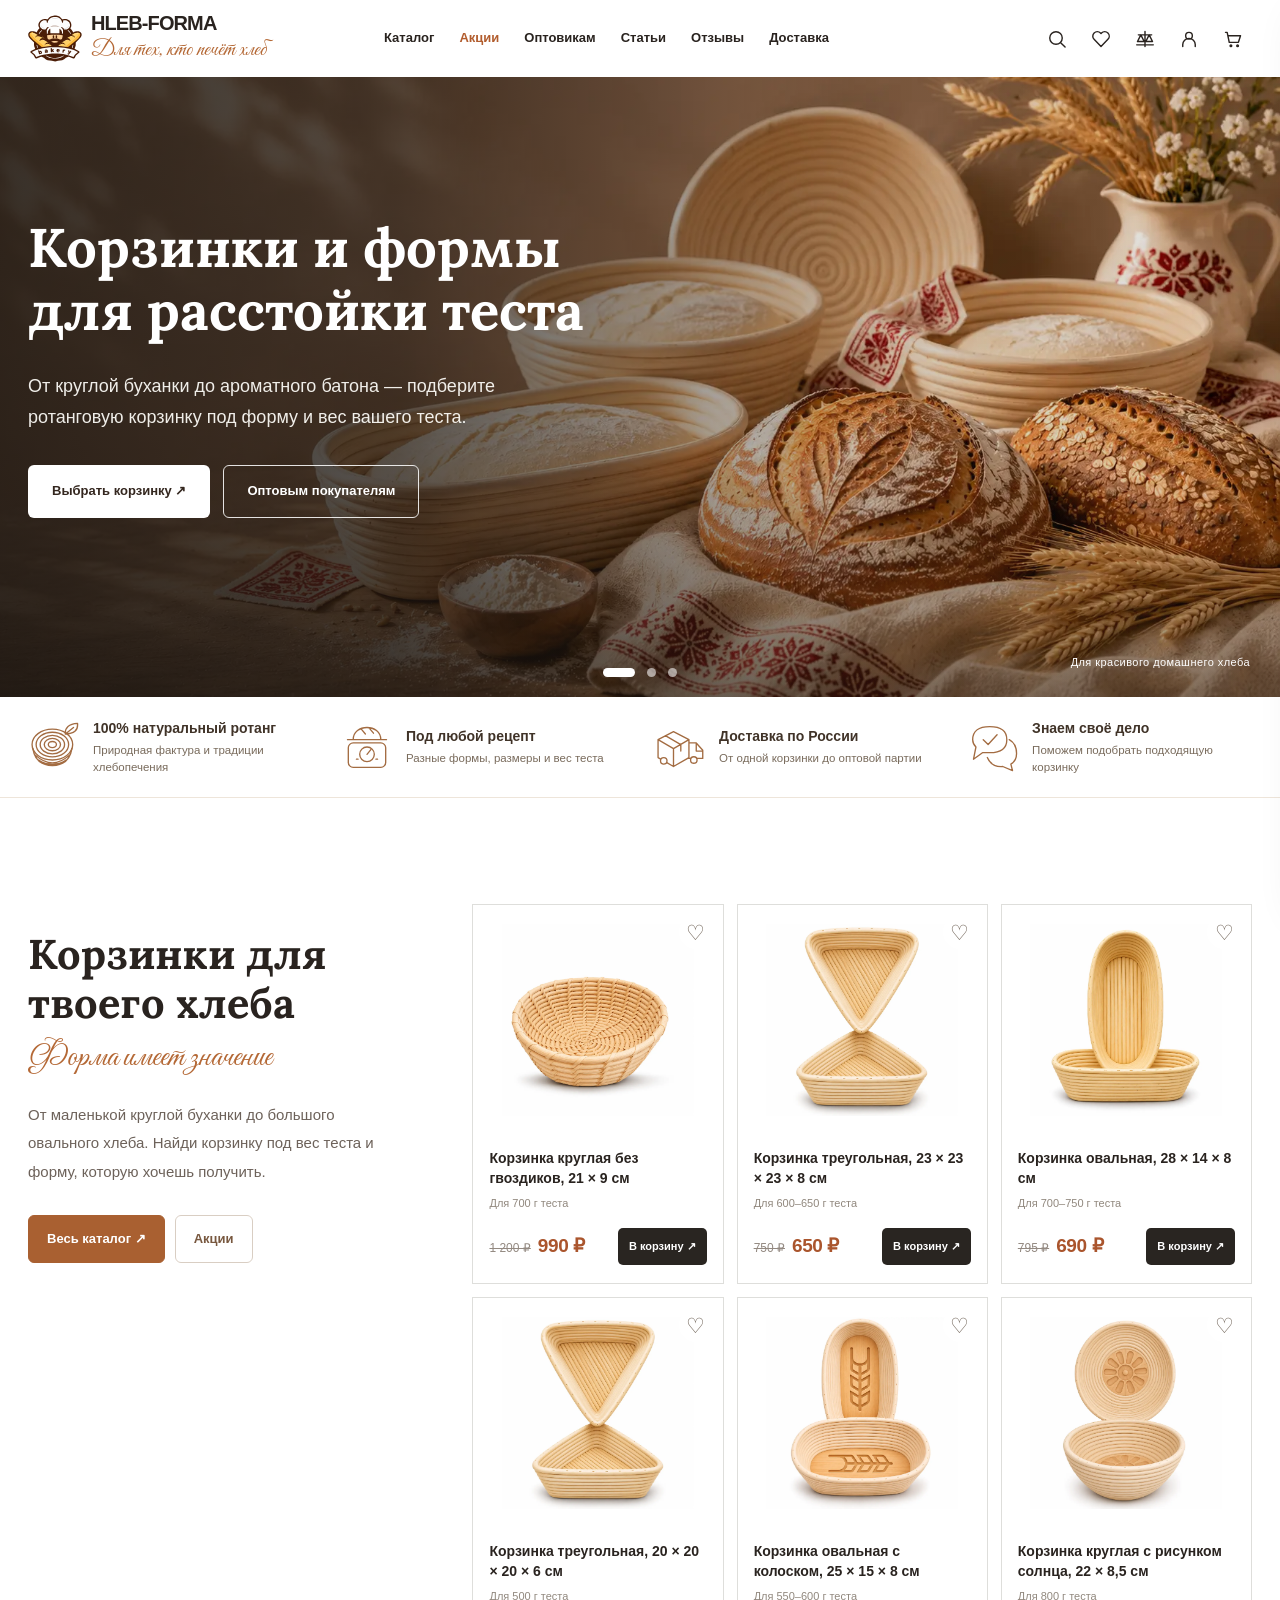
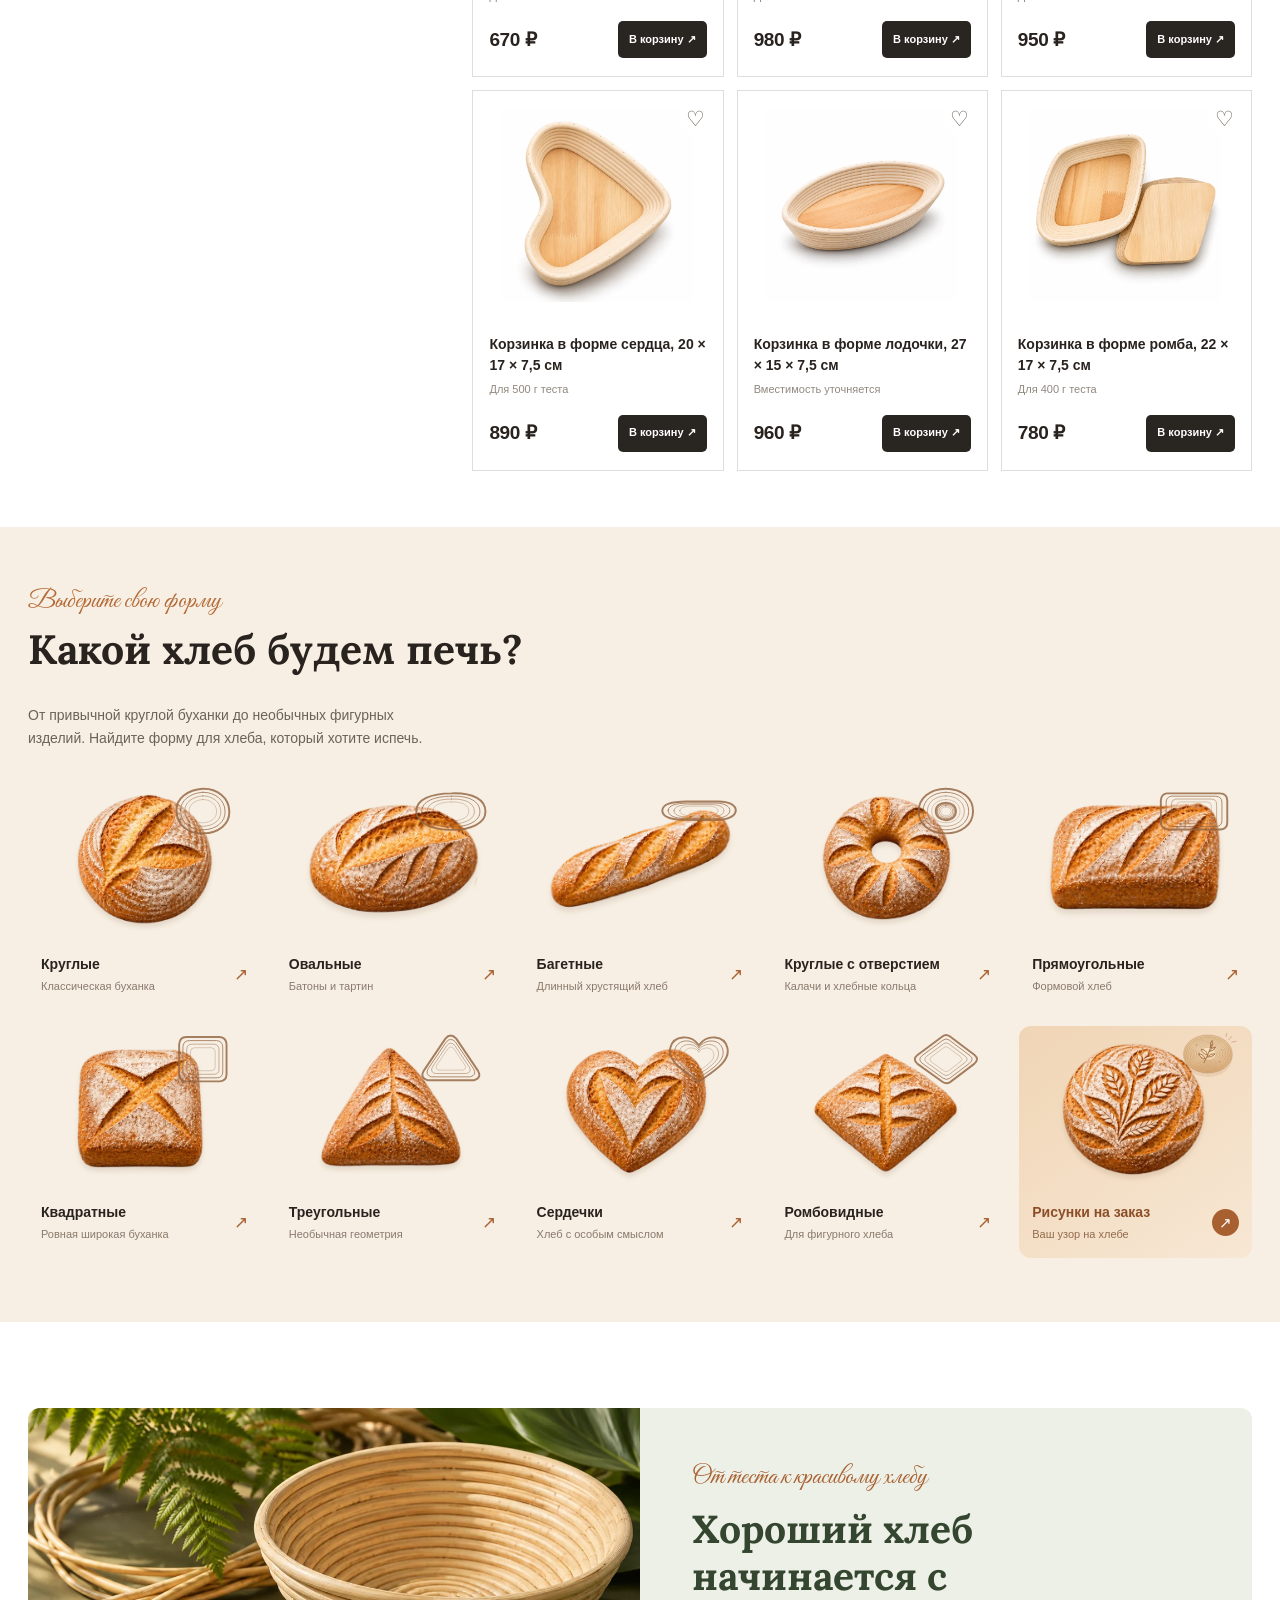
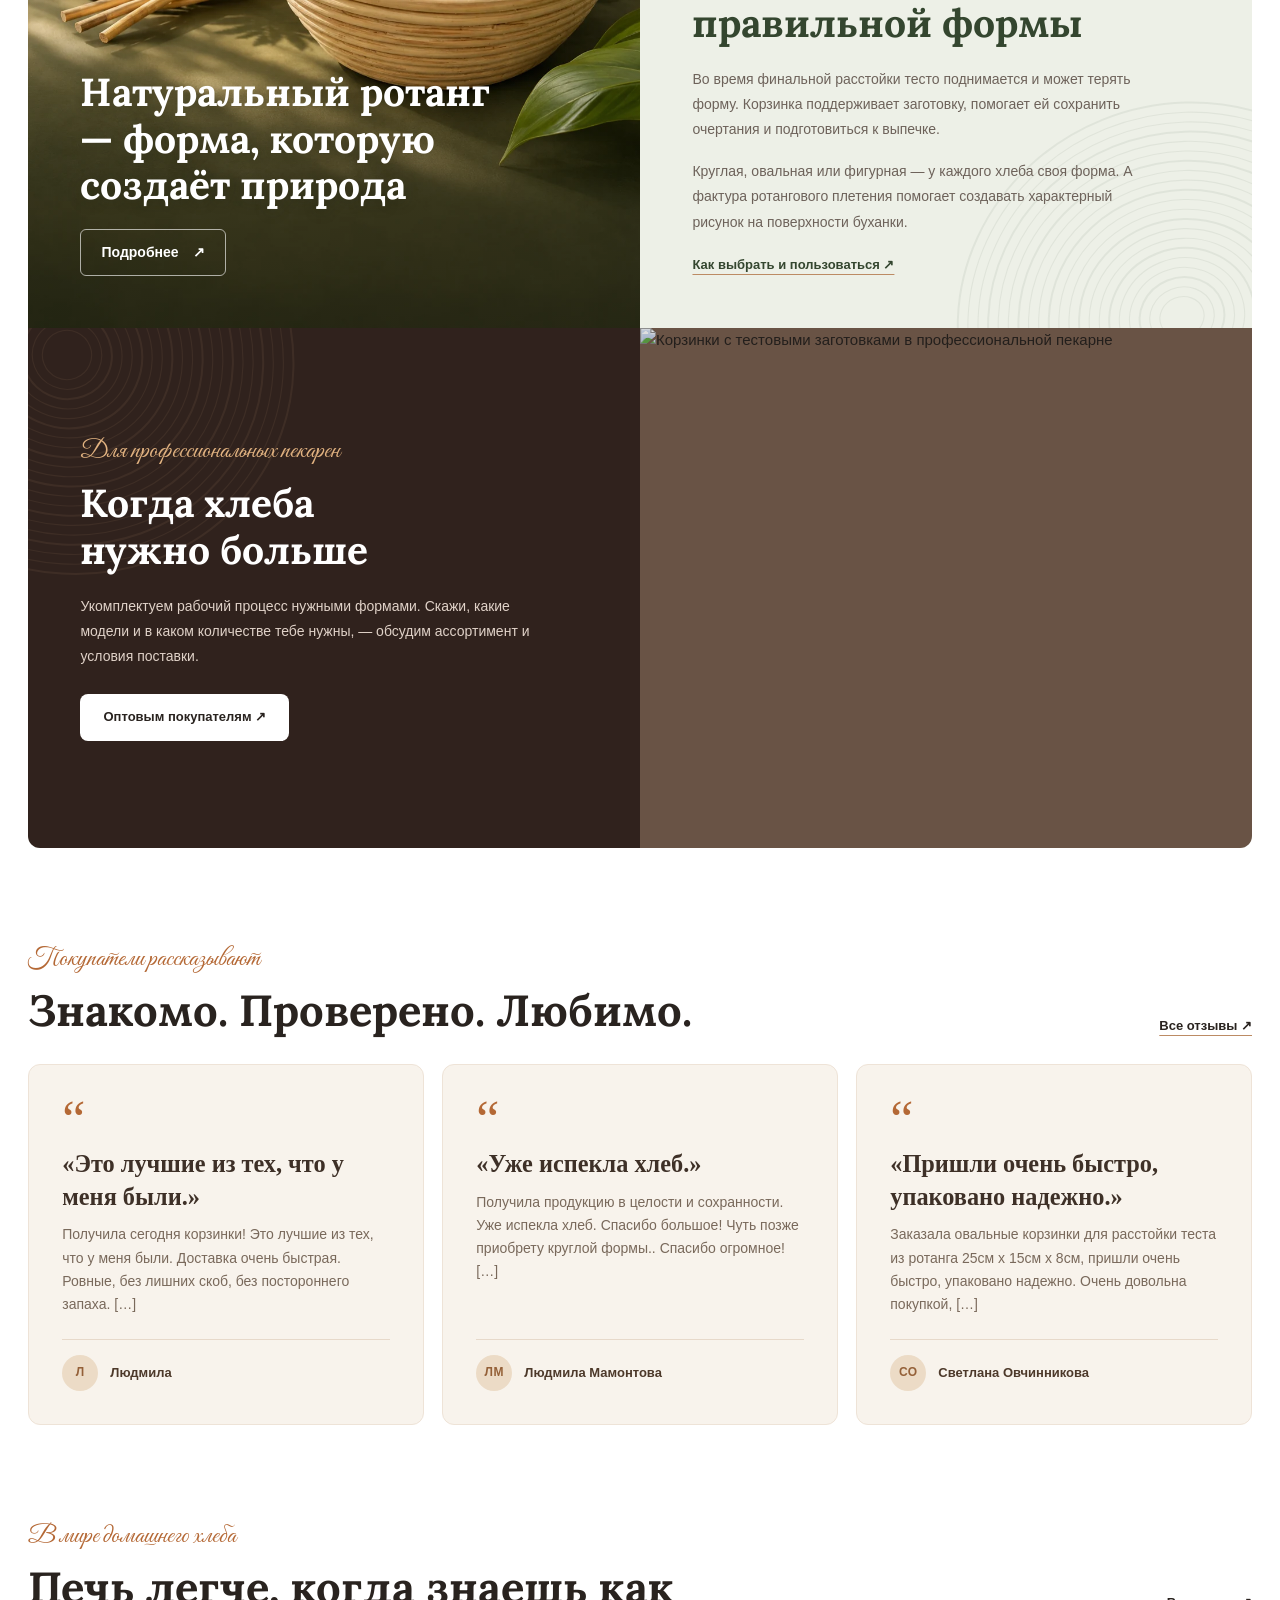
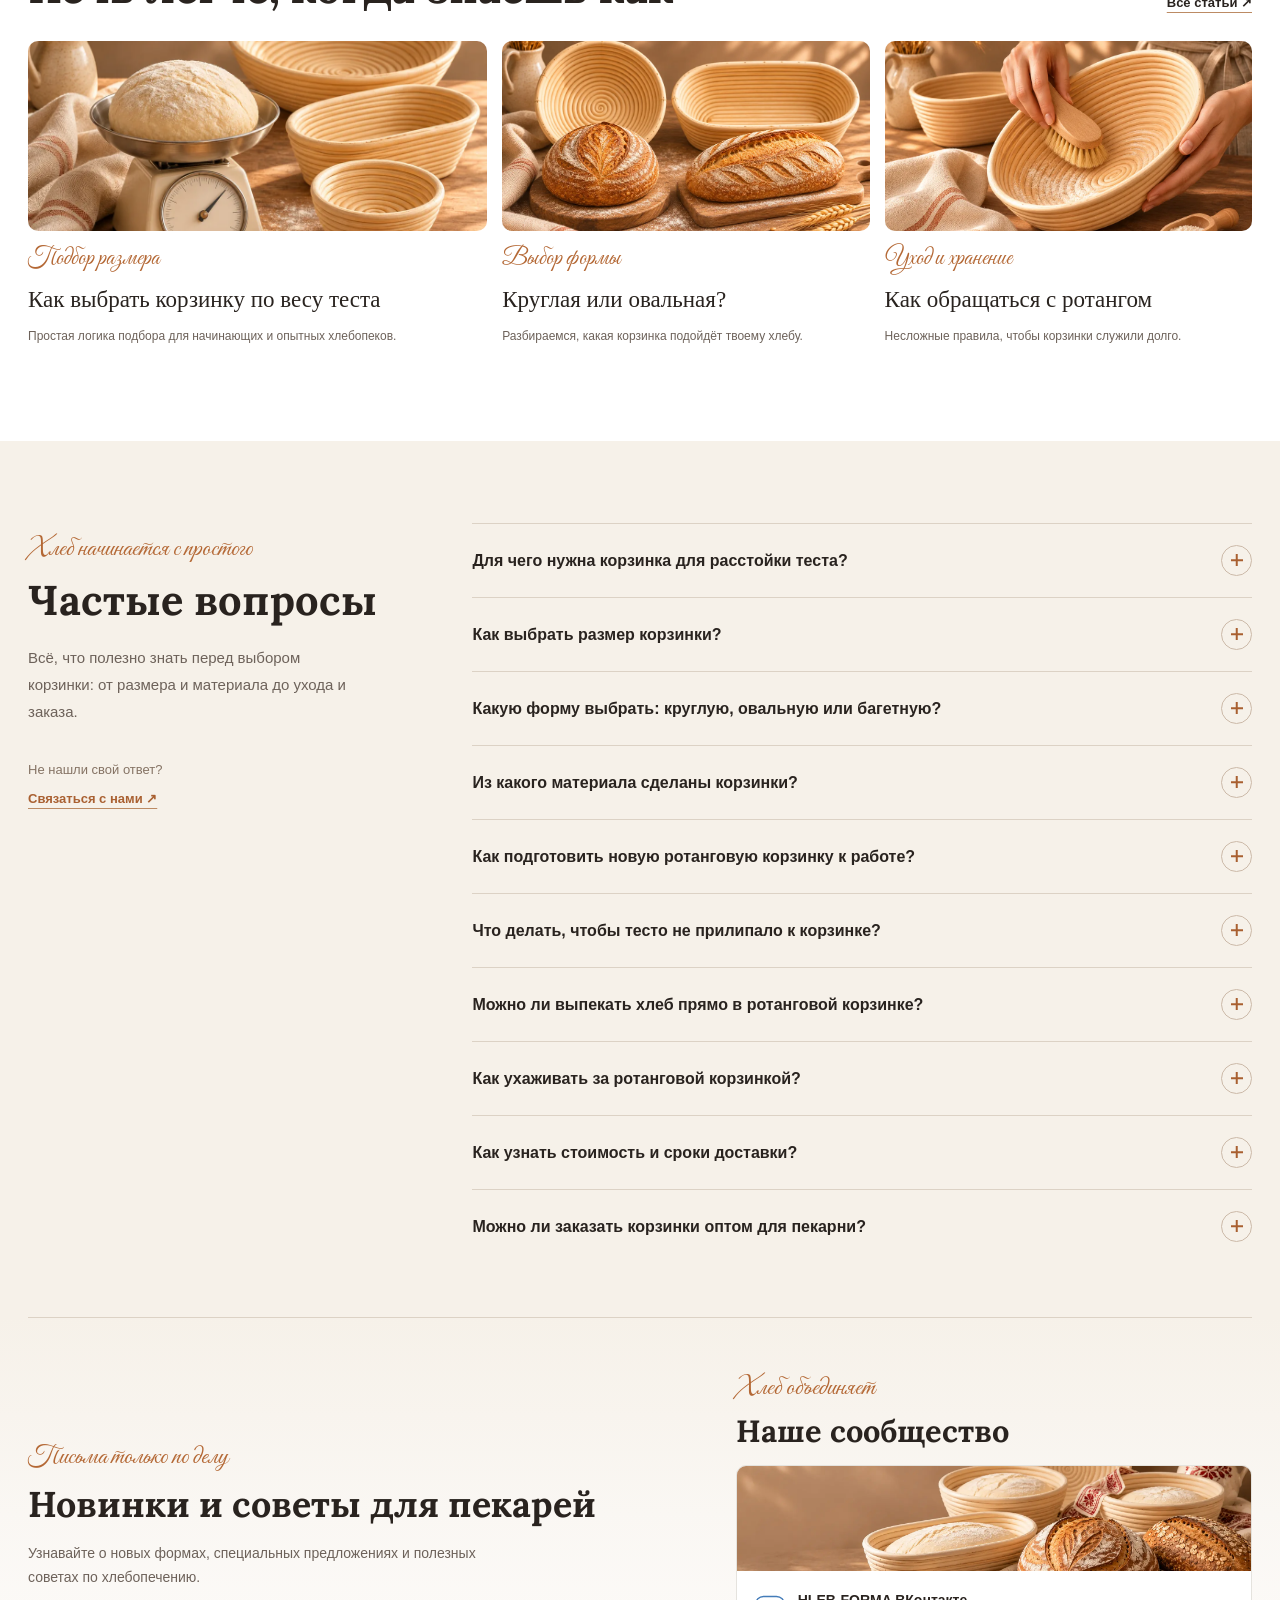
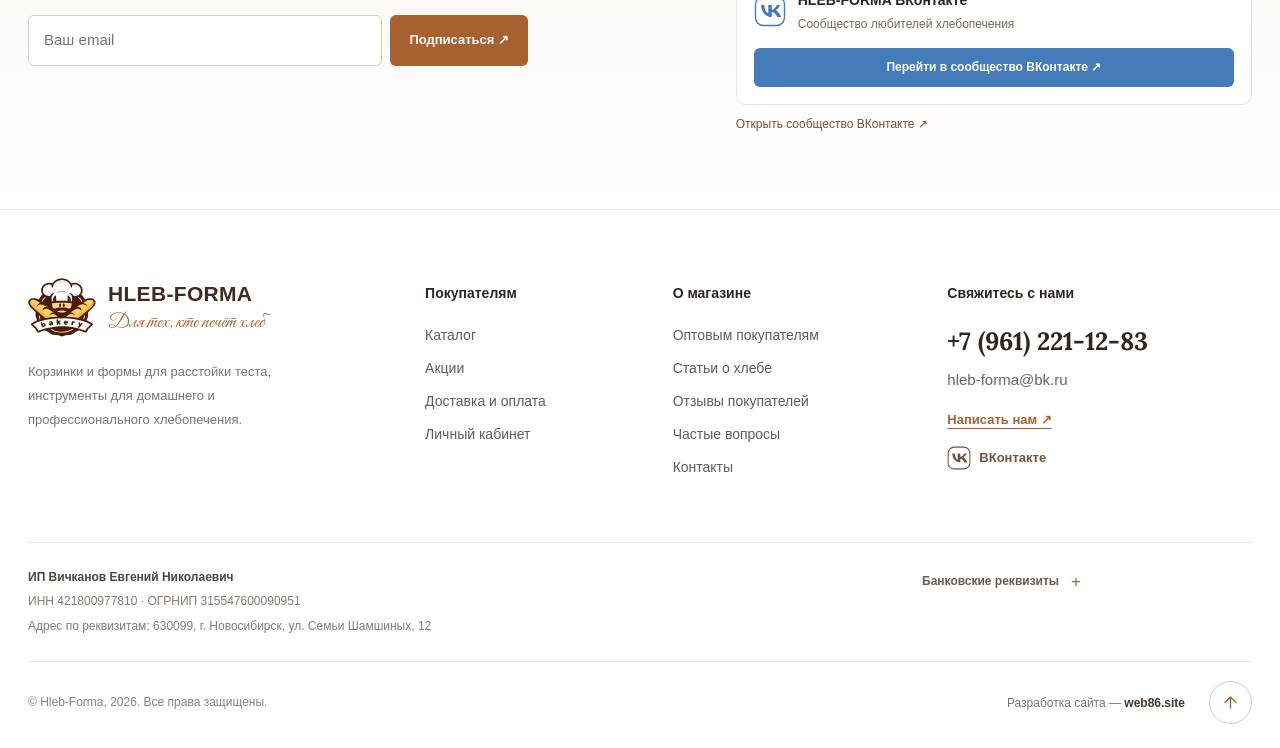
==== commit c24148f0: "Improve mobile reading comfort and touch controls without changing storefront grids" ====
--- a/prototype/index.html
+++ b/prototype/index.html
@@ -5,7 +5,7 @@
   <meta name="viewport" content="width=device-width, initial-scale=1">
   <meta name="robots" content="noindex, nofollow">
   <title>Hleb-Forma — каталог и внутренние страницы · v3.21</title>
-  <meta name="description" content="Кликабельный демонстрационный прототип будущего магазина Hleb-Forma. Не принимает реальные заказы и заявки.">
+  <meta name="description" content="Корзинки и формы из ротанга для расстойки хлеба, принадлежности для домашней выпечки и профессиональных пекарен.">
   <link rel="preconnect" href="https://fonts.googleapis.com">
   <link rel="preconnect" href="https://fonts.gstatic.com" crossorigin>
   <link href="https://fonts.googleapis.com/css2?family=Great+Vibes&amp;family=Lora:wght@400;500;600;700&amp;display=swap" rel="stylesheet">
@@ -767,6 +767,7 @@
 <link rel="stylesheet" href="assets/articles.css">
 <link rel="stylesheet" href="assets/reviews.css">
 <link rel="stylesheet" href="assets/wholesale.css">
+<link rel="stylesheet" href="assets/mobile-comfort.css">
 </head>
 <body id="page-top">
 <header class="header header-v3"><div class="container header-content">
@@ -926,7 +927,7 @@
           '<p>Поможем определить нужные формы и подготовить предложение по вашему ассортименту. Оставьте запрос с артикулами и количеством.</p>'+
           '<a class="btn btn-light" href="../optom/">Получить оптовое предложение →</a></div><div class="feature-art" aria-hidden="true">✳</div></section>'+
           '<section class="section"><div class="section-heading"><h2>Советы по хлебопечению</h2><a href="../blog/">Все статьи →</a></div>'+articleTiles()+'</section>'+
-          '<section class="section"><div class="newsletter"><div><span class="eyebrow">Полезное — без лишних писем</span><h2>Новинки и советы для пекарей</h2><p class="small">Подписка появится в рабочем магазине с подтверждением email.</p></div>'+
+          '<section class="section"><div class="newsletter"><div><span class="eyebrow">Полезное — без лишних писем</span><h2>Новинки и советы для пекарей</h2><p class="small">Узнавайте о новых корзинках и советах по хлебопечению.</p></div>'+
           '<form id="newsletter-form"><input type="email" required placeholder="Ваш email" aria-label="Email для подписки"><button class="btn btn-primary">Подписаться</button></form></div></section>'+
           '</div>';
       }
@@ -963,12 +964,12 @@
         var all=HlebReviews.select(HlebReviews.allReviews(products,HlebDemo.read),{type:'product',sku:p.id}),stats=HlebReviews.stats(all),average=stats.average.toFixed(1).replace('.',',');
         var summary='<strong>'+average+'</strong>'+pdpStars(Math.round(stats.average))+'<span>из 5 · '+all.length+' '+HlebReviews.plural(all.length)+' в примере</span>';
         var archive='../otzyvy/?sku='+encodeURIComponent(p.id);
-        var cards=all.map(function(r){return '<article class="pdp-review-card"><header><strong>'+safe(r.name)+'</strong>'+pdpStars(r.rating)+'</header><small>'+(r.local?'В этой вкладке':'Демо-отзыв')+'</small><p>'+safe(r.text)+'</p>'+(r.photos.length?'<a href="'+archive+'"><img class="pdp-review-photo" src="'+safe(HlebReviews.thumbnail(r.photos[0]))+'" alt="'+(r.local?'Добавленная фотография':'Демонстрационная иллюстрация хлеба')+'" loading="lazy"></a><small>'+(r.local?'Добавленное фото':'Иллюстрация')+'</small>':'')+'</article>';}).join('');
+        var cards=all.map(function(r){return '<article class="pdp-review-card"><header><strong>'+safe(r.name)+'</strong>'+pdpStars(r.rating)+'</header><small>'+(r.local?'Ваш отзыв':'Пример отзыва')+'</small><p>'+safe(r.text)+'</p>'+(r.photos.length?'<a href="'+archive+'"><img class="pdp-review-photo" src="'+safe(HlebReviews.thumbnail(r.photos[0]))+'" alt="'+(r.local?'Добавленная фотография':'Иллюстрация хлеба')+'" loading="lazy"></a><small>'+(r.local?'Добавленное фото':'Иллюстрация')+'</small>':'')+'</article>';}).join('');
         return {summary:summary,cards:cards,count:all.length,rating:Math.round(Number(average.replace(',','.')))};
       }
-      function pdpReviews(p){var content=pdpReviewContent(p);return '<section class="pdp-reviews" id="product-reviews" aria-labelledby="pdp-review-title"><div class="pdp-review-head"><h2 id="pdp-review-title">Отзывы о товаре</h2></div><div class="pdp-review-summary" data-pdp-review-summary>'+content.summary+'</div><p class="pdp-review-note">Примеры отзывов для знакомства с разделом, не отзывы реальных покупателей.</p><div class="pdp-review-grid" data-pdp-review-grid>'+content.cards+'</div><a class="pdp-review-archive" href="../otzyvy/?sku='+encodeURIComponent(p.id)+'">Все отзывы об этой модели ↗</a><details class="pdp-review-write"><summary>Оставить отзыв</summary><form class="pdp-review-form" data-pdp-review-form data-product="'+safe(p.id)+'"><fieldset><legend>Ваша оценка</legend><div class="pdp-rating-choices">'+[1,2,3,4,5].map(function(n){return '<label><input type="radio" name="rating" value="'+n+'" required aria-label="'+n+' из 5"><span aria-hidden="true">'+n+' ★</span></label>';}).join('')+'</div></fieldset><label class="pdp-review-field">Имя (необязательно)<input name="reviewName" maxlength="60" autocomplete="off" placeholder="Как к вам обращаться"></label><label class="pdp-review-field">Ваш отзыв<textarea name="reviewText" required minlength="10" maxlength="1200" rows="4" placeholder="Расскажите о своём опыте использования"></textarea></label><p>Отзыв сохраняется только в этой вкладке и не отправляется в магазин.</p><button type="submit" class="btn btn-primary">Добавить отзыв</button></form></details><p class="pdp-review-feedback" data-pdp-review-feedback role="status" aria-live="polite"></p></section>';}
+      function pdpReviews(p){var content=pdpReviewContent(p);return '<section class="pdp-reviews" id="product-reviews" aria-labelledby="pdp-review-title"><div class="pdp-review-head"><h2 id="pdp-review-title">Отзывы о товаре</h2></div><div class="pdp-review-summary" data-pdp-review-summary>'+content.summary+'</div><p class="pdp-review-note">Вымышленные примеры отзывов. Фото — иллюстрации.</p><div class="pdp-review-grid" data-pdp-review-grid>'+content.cards+'</div><a class="pdp-review-archive" href="../otzyvy/?sku='+encodeURIComponent(p.id)+'">Все отзывы об этой модели ↗</a><details class="pdp-review-write"><summary>Оставить отзыв</summary><form class="pdp-review-form" data-pdp-review-form data-product="'+safe(p.id)+'"><fieldset><legend>Ваша оценка</legend><div class="pdp-rating-choices">'+[1,2,3,4,5].map(function(n){return '<label><input type="radio" name="rating" value="'+n+'" required aria-label="'+n+' из 5"><span aria-hidden="true">'+n+' ★</span></label>';}).join('')+'</div></fieldset><label class="pdp-review-field">Имя (необязательно)<input name="reviewName" maxlength="60" autocomplete="off" placeholder="Как к вам обращаться"></label><label class="pdp-review-field">Ваш отзыв<textarea name="reviewText" required minlength="10" maxlength="1200" rows="4" placeholder="Расскажите о своём опыте использования"></textarea></label><p>Отзыв сохранится в этой вкладке, без публикации.</p><button type="submit" class="btn btn-primary">Добавить отзыв</button></form></details><p class="pdp-review-feedback" data-pdp-review-feedback role="status" aria-live="polite"></p></section>';}
       app.addEventListener('click',function(e){var link=e.target.closest('[data-pdp-review-jump]');if(!link)return;var section=app.querySelector('#product-reviews');if(section)section.scrollIntoView({block:'start',behavior:window.matchMedia('(prefers-reduced-motion: reduce)').matches?'auto':'smooth'});});
-      app.addEventListener('submit',function(e){var form=e.target.closest('[data-pdp-review-form]');if(!form)return;e.preventDefault();var p=productById(form.dataset.product);if(!p)return;var values=new FormData(form),rating=Number(values.get('rating')),name=String(values.get('reviewName')||'').trim().slice(0,60),review=String(values.get('reviewText')||'').trim().slice(0,1200);if(!Number.isInteger(rating)||rating<1||rating>5||review.length<10){form.querySelector('textarea').setCustomValidity('Напишите не менее 10 символов и выберите оценку.');form.reportValidity();return;}var stored=pdpStoredReviews(p.id);stored.unshift({rating:rating,name:name,text:review,date:new Date().toISOString().slice(0,10),photos:[]});HlebDemo.write('reviews:'+p.id,stored.slice(0,20));var section=form.closest('.pdp-reviews'),content=pdpReviewContent(p);section.querySelector('[data-pdp-review-summary]').innerHTML=content.summary;section.querySelector('[data-pdp-review-grid]').innerHTML=content.cards;var jump=app.querySelector('[data-pdp-review-jump]');if(jump)jump.innerHTML=pdpStars(content.rating)+'<span>Отзывы ('+content.count+') · примеры</span>';form.reset();form.closest('details').open=false;section.querySelector('[data-pdp-review-feedback]').textContent='Спасибо! Отзыв добавлен в этой вкладке.';section.querySelector('.pdp-review-write summary').focus({preventScroll:true});});
+      app.addEventListener('submit',function(e){var form=e.target.closest('[data-pdp-review-form]');if(!form)return;e.preventDefault();var p=productById(form.dataset.product);if(!p)return;var values=new FormData(form),rating=Number(values.get('rating')),name=String(values.get('reviewName')||'').trim().slice(0,60),review=String(values.get('reviewText')||'').trim().slice(0,1200);if(!Number.isInteger(rating)||rating<1||rating>5||review.length<10){form.querySelector('textarea').setCustomValidity('Напишите не менее 10 символов и выберите оценку.');form.reportValidity();return;}var stored=pdpStoredReviews(p.id);stored.unshift({rating:rating,name:name,text:review,date:new Date().toISOString().slice(0,10),photos:[]});HlebDemo.write('reviews:'+p.id,stored.slice(0,20));var section=form.closest('.pdp-reviews'),content=pdpReviewContent(p);section.querySelector('[data-pdp-review-summary]').innerHTML=content.summary;section.querySelector('[data-pdp-review-grid]').innerHTML=content.cards;var jump=app.querySelector('[data-pdp-review-jump]');if(jump)jump.innerHTML=pdpStars(content.rating)+'<span>Отзывы ('+content.count+') · примеры</span>';form.reset();form.closest('details').open=false;section.querySelector('[data-pdp-review-feedback]').textContent='Отзыв сохранён в этой вкладке.';section.querySelector('.pdp-review-write summary').focus({preventScroll:true});});
       app.addEventListener('input',function(e){if(e.target.matches('[data-pdp-review-form] textarea'))e.target.setCustomValidity('');});
 
       function productPage(id){
@@ -1033,21 +1034,21 @@
         }).join("");
         return '<div class="container">'+crumbs('Корзина / оформление')+
           '<div class="page-head"><span class="eyebrow">Покупка без лишних шагов</span><h1>Корзина и оформление</h1>'+
-          '<p>Демонстрация интерфейса. СДЭК и ЮKassa не подключены, реальные заказы и платежи не принимаются.</p></div>'+
+          '<p>Приём заказов и оплата пока недоступны. Данные не отправляются.</p></div>'+
           (inCart.length?'<div class="cart-layout"><div><div class="panel"><h2>Ваши товары</h2>'+rows+'</div>'+
           '<div class="panel" style="margin-top:20px"><h2>Контакты и доставка</h2>'+
           '<form id="checkout-demo" class="form-grid">'+
           '<div class="field"><label for="buyer-name">Имя</label><input required id="buyer-name" autocomplete="name"></div>'+
           '<div class="field"><label for="buyer-email">Email</label><input type="email" required id="buyer-email" autocomplete="email"></div>'+
           '<div class="field wide"><label for="buyer-city">Город / населённый пункт</label><input required id="buyer-city" autocomplete="address-level2"></div>'+
-          '<div class="field wide"><label>Способ доставки</label><select><option>СДЭК — тариф и ПВЗ будут рассчитаны сервером</option></select></div>'+
-          '<div class="field wide"><label>Оплата</label><select><option>ЮKassa — онлайн-оплата в рабочем магазине</option></select></div>'+
-          '<label class="checkbox-line wide"><input type="checkbox" required> Согласен с обработкой данных для оформления заказа (в рабочей версии — ссылка на политику)</label>'+
-          '<div class="wide"><button class="btn btn-primary" type="submit">Проверить демонстрационное оформление</button><div id="checkout-result"></div></div>'+
+          '<div class="field wide"><label>Способ доставки</label><select><option>СДЭК — стоимость и пункт выдачи уточняются</option></select></div>'+
+          '<div class="field wide"><label>Оплата</label><select><option>Онлайн-оплата пока недоступна</option></select></div>'+
+          '<label class="checkbox-line wide"><input type="checkbox" required> Понимаю, что заказ не будет отправлен</label>'+
+          '<div class="wide"><button class="btn btn-primary" type="submit">Проверить данные заказа</button><div id="checkout-result"></div></div>'+
           '</form></div></div>'+
           '<aside class="panel checkout-summary"><h2>Ваш заказ</h2><div class="small muted">Товаров: '+cartCount()+'</div>'+
           '<div class="total"><span>Товары</span><span>'+fmt(cartTotal())+'</span></div>'+
-          '<div class="notice">Стоимость доставки не рассчитана. Финальный итог появится после запроса тарифа СДЭК на сервере.</div>'+
+          '<div class="notice">Стоимость доставки не рассчитана.</div>'+
           '<a class="btn btn-outline" style="width:100%;margin-top:16px" href="../katalog/">Продолжить покупки</a></aside></div>':
           '<div class="empty" style="margin:20px 0 70px"><h2>Корзина пока пуста</h2><p>Подберите корзинку по весу теста или посмотрите популярные модели.</p><a class="btn btn-primary" href="../katalog/">Перейти в каталог</a></div>')+
           '</div>';
@@ -1063,18 +1064,13 @@
         }).join("")+'</div>';
       }
       function infoPage(kind){
-        var articles=kind==="articles";
         var contacts=kind==="contacts";
-        return '<div class="container">'+crumbs(articles?'Статьи':contacts?'Контакты':'Доставка и оплата')+
-          '<div class="page-head"><span class="eyebrow">Информационный раздел</span>'+
-          '<h1>'+(articles?'Полезные статьи о хлебопечении':contacts?'Контакты Hleb-Forma':'Доставка и оплата')+'</h1>'+
-          '<p class="lead">'+(articles?'Статьи помогут выбрать корзинки и научиться ими пользоваться. В рабочей версии сохраняем прежние URL и переносим содержимое блога.':
-          contacts?'Здесь будут проверенные контакты, адрес и реквизиты. Данные действующего сайта требуют сверки перед переносом.':
-          'Здесь будут актуальные условия СДЭК, способы оплаты ЮKassa, возврата и доставки. Противоречивые старые тексты не переносим.')+'</p></div>'+
-          (articles?'<section class="section">'+articleTiles()+'</section>':'<div class="panel" style="max-width:760px"><h2>Что покажем здесь</h2><p>Достоверную информацию, согласованную с владельцем магазина, без устаревших обещаний о сроках или скидках.</p></div>')+
-          '<div style="margin:45px 0 90px"><a class="btn btn-primary" href="../katalog/">Перейти в каталог</a></div></div>';
-      }
-      function notFound(){return '<div class="container"><section class="page-head"><h1>Страница не найдена</h1><p>В этом прототипе доступны основные экраны.</p><a class="btn btn-primary" href="v3/index.html">На главную</a></section></div>';}
+        var heading=contacts?'Контакты Hleb-Forma':'Доставка и оплата';
+        return '<div class="container">'+crumbs(heading)+'<div class="page-head"><span class="eyebrow">'+(contacts?'Свяжитесь с нами':'Покупки без лишних шагов')+'</span><h1>'+heading+'</h1><p class="lead">'+(contacts?'Поможем подобрать форму и ответим на вопросы о товарах.':'Доставка по России. Стоимость, сроки и способы получения уточняются при оформлении.')+'</p></div>'+
+          '<div class="panel" style="max-width:760px"><h2>'+(contacts?'Как с нами связаться':'Уточнить условия доставки и оплаты')+'</h2><p>Свяжитесь с нами, чтобы обсудить ваш заказ.</p><p><a href="tel:+79612211283">+7 (961) 221-12-83</a> · <a href="mailto:hleb-forma@bk.ru">hleb-forma@bk.ru</a></p><p class="small muted">Онлайн-заказы и оплата на этой странице пока недоступны.</p><a class="btn btn-outline" href="https://hleb-forma.ru/">Действующий магазин ↗</a></div>'+
+          '<div style="margin:30px 0 65px"><a class="btn btn-primary" href="../katalog/">Перейти в каталог</a></div></div>';
+      }
+      function notFound(){return '<div class="container"><section class="page-head"><h1>Страница не найдена</h1><p>Возможно, адрес изменился. Перейдите на главную или в каталог.</p><a class="btn btn-primary" href="v3/index.html">На главную</a></section></div>';}
       function route(){
         catalogUI.closeFilter(false);
         var slug=decodeURIComponent(location.hash.replace(/^#/,"")||(promotionsPage?"sale":reviewsPage?"reviews":articlePage?"articles":wholesalePage?"wholesale":catalogPage?"catalog":"home"));
@@ -1153,11 +1149,11 @@
           e.preventDefault();var target=new URL("../katalog/",document.baseURI);target.searchParams.set("q",document.getElementById("header-query").value);location.assign(target.href);return;
         }
         if(e.target.id==="newsletter-form"){
-          e.preventDefault();toast("Демонстрация: подписка не оформлена. В рабочей версии — подтверждение email.");return;
+          e.preventDefault();toast("Подписка сейчас недоступна. Email не отправлен.");return;
         }
         if(e.target.id==="checkout-demo"){
           e.preventDefault();
-          document.getElementById("checkout-result").innerHTML='<div class="result-box">Поля заполнены для демонстрации. Реальные тариф СДЭК, оплата ЮKassa и создание заказа сейчас отключены.</div>';return;
+          document.getElementById("checkout-result").innerHTML='<div class="result-box">Данные проверены. Заказ не отправлен, оплата не списана.</div>';return;
         }
       });
       window.addEventListener("hashchange",route);
@@ -1210,11 +1206,7 @@
              '<button class="extra-button" type="button" data-extra="compare" data-id="'+esc(id)+'" aria-label="Сравнить" aria-pressed="'+comp+'">'+(compact?(comp?'✓':'⚖'):(comp?'✓ Сравнивается':'⚖ Сравнить'))+'</button>';
     }
     function reviewBlock(product){
-      return '<div class="section-heading"><h2>'+(product?'Отзывы о товаре':'Отзывы покупателей')+'</h2><span class="small muted">Реальные отзывы импортируем из OpenCart</span></div>'+
-      '<div class="reviews-grid">'+
-      '<article class="review-placeholder"><span class="quote-mark">“</span><strong>Отзывы о качестве корзинок</strong><p>Здесь появится реальный текст покупателя с датой и товаром после переноса отзывов.</p></article>'+
-      '<article class="review-placeholder"><span class="quote-mark">“</span><strong>Отзывы об оформлении заказа</strong><p>Переносим подтверждённые отзывы без выдуманных оценок и имён.</p></article>'+
-      '<article class="review-placeholder"><span class="quote-mark">“</span><strong>Опыт домашних пекарей</strong><p>Реальные фотографии выпечки покупателей можно добавить после получения разрешения.</p></article></div>';
+      return '<div class="section-heading"><h2>'+(product?'Отзывы о товаре':'Отзывы покупателей')+'</h2><a class="small" href="../otzyvy/">Все отзывы ↗</a></div><p>Расскажите о своём опыте хлебопечения и поделитесь фотографиями.</p><a class="btn btn-outline" href="../otzyvy/?write=1">Оставить отзыв ↗</a>';
     }
     function createHomeSections(){
       if(!root.querySelector('.hero')||root.querySelector('#enh-promo'))return;
@@ -1222,7 +1214,7 @@
       var finder=root.querySelector('.finder');
       var promo=document.createElement('section');promo.className='promo-bar';promo.id='enh-promo';
       promo.innerHTML='<div><span class="eyebrow">Специальные предложения</span><h2>Акции</h2>'+
-        '<p>Отдельный раздел для товаров по специальным ценам. Перед запуском подставим действующие акции и проверенные скидки.</p>'+
+        '<p>Подберите любимые формы по специальным ценам.</p>'+
         '<a class="btn btn-primary" href="../akcii/">Посмотреть акции →</a></div><div class="promo-art" aria-hidden="true">✳ ♨</div>';
       if(finder&&finder.closest('.section'))finder.closest('.section').after(promo);else container.prepend(promo);
       var sections=root.querySelectorAll('section.section');
@@ -1250,7 +1242,7 @@
       var title=kind==='favorites'?'Избранные товары':'Сравнение товаров';
       var items=Array.from(selected).map(function(id){return known[id]||{id:id,name:id,price:'',weight:'',size:''};});
       var h='<div class="container"><div class="page-head"><span class="eyebrow">Сохраняйте интересные модели</span><h1>'+title+'</h1>'+
-        '<p>Списки сохраняются в этой вкладке прототипа.</p></div>';
+        '<p>Списки сохраняются в текущем сеансе.</p></div>';
       if(!items.length)return h+'<div class="empty"><h2>Здесь пока пусто</h2><p>Добавляйте корзинки кнопками ♡ и ⚖ из каталога или карточек товаров.</p><a href="../katalog/" class="btn btn-primary">В каталог →</a></div></div>';
       if(kind==='favorites'){
         h+='<div class="saved-grid">'+items.map(function(p){return '<article class="saved-card"><span class="eyebrow">'+esc(p.id.toUpperCase())+'</span><h3>'+esc(p.name)+'</h3><p>'+esc(p.weight)+' · '+esc(p.size)+'</p><strong>'+esc(p.price)+'</strong><div class="extras"><a href="#product-'+esc(p.id)+'" class="btn btn-outline btn-sm">Открыть</a><button class="extra-button" data-extra="favorite" data-id="'+esc(p.id)+'">Удалить ♡</button></div></article>';}).join('')+'</div>';
@@ -1259,24 +1251,24 @@
         h+='<div class="compare-table-wrap"><table class="compare-table"><thead><tr><th>Параметр</th>'+columns+'</tr></thead><tbody>'+
           '<tr><th>Вес теста</th>'+items.map(function(p){return '<td>'+esc(p.weight||'Не указан')+'</td>';}).join('')+'</tr>'+
           '<tr><th>Размер / SKU</th>'+items.map(function(p){return '<td>'+esc(p.size||'Уточняется')+'</td>';}).join('')+'</tr>'+
-          '<tr><th>Цена (демо)</th>'+items.map(function(p){return '<td>'+esc(p.price||'Уточняется')+'</td>';}).join('')+'</tr>'+
+          '<tr><th>Цена</th>'+items.map(function(p){return '<td>'+esc(p.price||'Уточняется')+'</td>';}).join('')+'</tr>'+
           '</tbody></table></div>';
       }
       return h+'<div class="section"><a href="../katalog/" class="btn btn-primary">Продолжить выбор →</a></div></div>';
     }
     function accountPage(){
       var header='<div class="container"><div class="page-head"><span class="eyebrow">Личный кабинет</span><h1>Ваши покупки и любимые товары</h1>'+
-        '<p>Схема личного кабинета MiniShop3. Авторизация, история заказов и данные покупателей пока не подключены.</p></div>';
+        '<p>Управляйте избранным и сравнивайте понравившиеся товары.</p></div>';
       if(!signedInDemo)return header+'<div class="account-preview" style="max-width:630px"><h2>С возвращением!</h2>'+
-        '<p>В рабочем магазине здесь будет безопасный вход с сохранением старых аккаунтов OpenCart. Сейчас можно открыть демонстрационный интерфейс без email или пароля.</p>'+
-        '<button class="btn btn-primary" data-extra="login-demo">Открыть демо-кабинет</button></div></div>';
+        '<p>Вход в аккаунт пока недоступен. Избранное и сравнение доступны без регистрации.</p>'+
+        '<button class="btn btn-primary" data-extra="login-demo">Открыть личный кабинет</button></div></div>';
       return header+'<div class="account-grid"><nav class="account-menu" aria-label="Разделы кабинета">'+
         '<a href="#account">Мои заказы</a><a href="#favorites">♡ Избранное ('+favorites.size+')</a><a href="#compare">⚖ Сравнение ('+compares.size+')</a>'+
         '<a href="../katalog/">Каталог</a></nav><section class="account-preview"><h2>Мои заказы</h2>'+
-        '<div class="empty-soft"><strong>История заказов появится после переноса.</strong><p class="small">Здесь будут номер, дата, состав, статус и кнопка повторного заказа.</p></div>'+
+        '<div class="empty-soft"><strong>История заказов недоступна</strong><p class="small">Вы можете сохранить понравившиеся товары и вернуться к ним позднее.</p></div>'+
         '<h3>Личные данные и адреса</h3><p>Будут доступны редактирование профиля, адресов и безопасное управление паролем.</p>'+
-        '<h3>Подписка на новости</h3><label class="checkbox-line"><input type="checkbox" id="demo-newsletter"> Получать новинки товаров и статьи блога (демонстрация, без сохранения)</label>'+
-        '<div style="margin-top:23px"><button class="btn btn-outline" data-extra="logout-demo">Закрыть демо-кабинет</button></div>'+
+        '<h3>Подписка на новости</h3><label class="checkbox-line"><input type="checkbox" id="demo-newsletter" disabled> Получать новинки товаров и статьи блога (подписка пока недоступна)</label>'+
+        '<div style="margin-top:23px"><button class="btn btn-outline" data-extra="logout-demo">Закрыть личный кабинет</button></div>'+
         '</section></div></div>';
     }
     function customPage(slug){
@@ -1373,7 +1365,7 @@
       '<img class="hero-photo" alt="Овальная корзинка для расстойки" src="'+imgs.bn10+'">'+
       '<img class="hero-photo" alt="Круглая корзинка для расстойки" src="'+imgs.bn01+'">'+
       '<img class="hero-photo" alt="Багетная корзинка для расстойки" src="'+imgs.bn06+'">'+
-      '</div><span class="hero-picture-caption">Корзинки из ротанга · реальные товары магазина</span>';
+      '</div><span class="hero-picture-caption">Корзинки из натурального ротанга</span>';
     hero.querySelectorAll("img").forEach(function(img){
       img.addEventListener("error",function(){img.style.display="none";});
     });
--- a/prototype/assets/catalog.css
+++ b/prototype/assets/catalog.css
@@ -52,3 +52,6 @@
 @media(max-width:960px){.promotions-shop .pr-grid{grid-template-columns:repeat(3,minmax(0,1fr))}.pr-nav{grid-template-columns:repeat(2,minmax(0,1fr))}.pr-review{gap:16px}.pr-review-visual{grid-template-columns:minmax(0,1fr)}.pr-review-pictures img{aspect-ratio:1.3}}
 @media(max-width:640px){.promotions-shop .pr-hero{padding:13px 14px;margin-bottom:10px}.pr-nav{gap:6px;margin-bottom:20px}.pr-nav>a{gap:6px;padding:8px}.pr-nav-icon{width:25px;height:25px;font-size:14px}.pr-nav strong{font-size:11px}.pr-nav small{font-size:9px}.pr-nav-arrow{display:none}.pr-section{margin-bottom:23px;scroll-margin-top:80px}.pr-section-head h2{font-size:23px}.pr-section-head p{font-size:11px}.promotions-shop .pr-grid{grid-template-columns:repeat(2,minmax(0,1fr));gap:7px}.promotions-shop .cat-card .cat-art,.pr-bundle-visual{aspect-ratio:1.1}.promotions-shop .cat-card .real-photo{padding:7px}.promotions-shop .cat-card .product-card-content,.pr-bundle-content{padding:8px;gap:4px}.promotions-shop .cat-card h3,.pr-bundle-content h3{font-size:12px;line-height:1.3;min-height:30px}.promotions-shop .cat-card .price,.pr-bundle-price strong{font-size:17px}.pr-bundle-content p{font-size:11px;min-height:31px}.pr-bundle-items{font-size:10px;min-height:27px}.pr-bundle-label{top:6px;left:6px;padding:3px 5px;font-size:9px}.pr-bundle-content .btn,.promotions-shop .cat-card .card-buy .btn{font-size:10px;min-height:37px}.pr-review{grid-template-columns:minmax(0,1fr);padding:15px;gap:14px}.pr-review-copy h2{font-size:23px}.pr-review-copy>p:not(.pr-note){font-size:12px}.pr-review-visual{grid-template-columns:minmax(0,1.1fr) minmax(90px,.8fr)}.pr-review-pictures img{aspect-ratio:1}.pr-review-reward strong{font-size:33px}.pr-review-copy .btn{width:100%;justify-content:center}.pr-terms{margin-top:-9px}}
 @media(prefers-reduced-motion:reduce){.pr-nav>a,.pr-bundle{transition:none}}
+
+/* Clean catalogue photos: retain desktop hover and product gallery. */
+.catalog-shop .cat-preview{display:none!important}
--- a/prototype/assets/articles.css
+++ b/prototype/assets/articles.css
@@ -1,5 +1,5 @@
 /* Editorial journal */
-.ar-shop{--ar-accent:#a96031;--ar-paper:#f8f3eb;--ar-line:#e7dfd5;--ar-muted:#75685d;color:#30221d}.ar-shop [hidden]{display:none!important}.ar-shop .breadcrumb{margin:18px 0 14px}.ar-heading,.ar-article-head{margin:0 0 25px;max-width:840px}.ar-kicker{font:700 11px/1.4 system-ui,sans-serif;letter-spacing:.09em;text-transform:uppercase;color:var(--ar-accent);display:block;margin-bottom:8px}.ar-shop h1{font:700 clamp(32px,4vw,56px)/1.12 var(--display-font,Georgia,serif);letter-spacing:-.025em;margin:0 0 12px;overflow-wrap:anywhere}.ar-heading p,.ar-article-head p{color:var(--ar-muted);font-size:15px;line-height:1.6;margin:0}.ar-feature{display:grid;grid-template-columns:minmax(0,1.1fr) minmax(0,1fr);background:var(--ar-paper);border-radius:10px;overflow:hidden;color:inherit;margin-bottom:27px;min-height:310px}.ar-feature>img{width:100%;height:100%;min-height:310px;object-fit:cover}.ar-feature>div{align-self:center;padding:clamp(20px,4vw,45px)}.ar-feature h2,.ar-related>h2,.ar-end h2,.ar-finder h2{font:700 clamp(23px,3vw,35px)/1.2 var(--display-font,Georgia,serif);margin:0 0 12px}.ar-feature p{color:var(--ar-muted);font-size:14px;line-height:1.65;margin:0 0 18px}.ar-feature-cta{display:inline-block;background:var(--ar-accent);color:white;border-radius:6px;padding:12px 16px;font-size:13px;font-weight:750}.ar-filters{display:flex;gap:8px;flex-wrap:wrap;margin-bottom:9px}.ar-filters button{background:white;border:1px solid var(--ar-line);border-radius:6px;padding:9px 14px;color:#614a39;font-size:13px;cursor:pointer}.ar-filters button[aria-pressed=true]{background:var(--ar-accent);border-color:var(--ar-accent);color:white}.ar-count{font-size:12px;color:var(--ar-muted);margin:6px 0 13px}.ar-grid{display:grid;grid-template-columns:repeat(3,minmax(0,1fr));gap:17px}.ar-tile{border:1px solid var(--ar-line);border-radius:9px;background:white;overflow:hidden;min-width:0}.ar-tile>a{display:flex;height:100%;flex-direction:column;color:inherit}.ar-thumb{aspect-ratio:1.6;overflow:hidden;background:var(--ar-paper)}.ar-thumb img{display:block;width:100%;height:100%;object-fit:cover;transition:transform .2s}.ar-tile:hover .ar-thumb img{transform:scale(1.025)}.ar-thumb img[src*="products/"]{object-fit:contain;background:#fff}.ar-tile-copy{padding:17px;display:flex;flex:1;flex-direction:column}.ar-tile h2{font:700 clamp(17px,1.7vw,23px)/1.3 var(--display-font,Georgia,serif);margin:0 0 8px}.ar-tile p{color:var(--ar-muted);font-size:13px;line-height:1.55;margin:0 0 14px}.ar-read{color:#965326;font-size:13px;font-weight:700;text-decoration:underline;text-underline-offset:3px}.ar-tile .ar-read{margin-top:auto}.ar-end{background:var(--ar-paper);border-radius:8px;padding:23px;margin:30px 0;display:flex;justify-content:space-between;align-items:center;gap:20px}.ar-end h2{margin:0 0 4px;font-size:26px}.ar-end p{margin:0;font-size:14px;color:var(--ar-muted)}.ar-shop .btn{min-height:44px;margin:0;justify-content:center}.ar-intro{display:flow-root}.ar-cover{float:left;width:42%;max-width:300px;margin:0 20px 10px 0;overflow:hidden;border-radius:9px;background:var(--ar-paper)}.ar-cover img{width:100%;aspect-ratio:4/3;object-fit:cover;display:block}.ar-cover img[src*="products/"]{object-fit:contain;background:white}.ar-cover figcaption{padding:7px 12px;font-size:11px;color:var(--ar-muted)}.ar-body-grid{display:grid;grid-template-columns:minmax(0,1fr) minmax(0,260px);gap:clamp(22px,4vw,55px);align-items:start}.ar-content{min-width:0}.ar-content>section{margin:0 0 26px;scroll-margin-top:100px}.ar-content>section>h2{font:700 clamp(22px,2.3vw,30px)/1.2 var(--display-font,Georgia,serif);margin:0 0 10px}.ar-content>section>p{font-size:15px;line-height:1.8;margin:0;color:#594c41}.ar-aside{position:sticky;top:95px;padding:18px;background:var(--ar-paper);border-radius:8px;display:grid;gap:11px}.ar-aside h2{font-size:18px;margin:0}.ar-aside>a{font-size:13px;color:#79533b;text-decoration:underline;text-underline-offset:3px;overflow-wrap:anywhere}.ar-aside-cta{border-top:1px solid var(--ar-line);padding-top:15px;margin-top:6px}.ar-aside-cta p{font-size:12px;color:var(--ar-muted);margin:5px 0 12px}.ar-aside .btn{width:100%}.ar-finder{padding:22px;background:var(--ar-paper);border-radius:9px}.ar-finder-fields{display:grid;grid-template-columns:repeat(2,minmax(0,1fr));gap:12px;margin:15px 0}.ar-finder-fields label{font-size:12px;font-weight:700;min-width:0}.ar-finder-fields input,.ar-finder-fields select{display:block;width:100%;min-width:0;min-height:44px;margin-top:5px;padding:9px;border:1px solid #d9cfc4;border-radius:6px;background:white;color:#30221d;font:14px system-ui}.ar-match{font-size:13px;line-height:1.5;color:#6c5440;margin:0 0 10px}.ar-products{display:grid;grid-template-columns:repeat(3,minmax(0,1fr));gap:10px;margin-bottom:15px}.ar-related .ar-products{grid-template-columns:repeat(4,minmax(0,1fr))}.ar-product{border:1px solid var(--ar-line);border-radius:7px;background:white;padding:10px;display:flex;flex-direction:column;gap:6px;min-width:0}.ar-product img{display:block;width:100%;height:130px;object-fit:contain;background:white}.ar-product .ar-kicker{font-size:10px;margin:7px 0 3px}.ar-product strong{display:block;font-size:12px;line-height:1.45;overflow-wrap:anywhere}.ar-product p,.ar-product small{font-size:11px;color:var(--ar-muted);margin:0}.ar-price{display:flex;flex-wrap:wrap;gap:6px;align-items:baseline;margin-top:auto}.ar-price b{font-size:18px;color:var(--ar-accent)}.ar-price del{font-size:12px;color:var(--ar-muted)}.ar-product .btn{width:100%;font-size:12px;padding:8px;min-height:38px}.ar-table{border:1px solid var(--ar-line);border-radius:8px;padding:14px;margin:0 0 24px}.ar-table summary{font-weight:700;cursor:pointer;font-size:15px}.ar-table-scroll{overflow-x:auto;margin-top:12px}.ar-table table{width:100%;border-collapse:collapse;font-size:12px;min-width:490px}.ar-table th,.ar-table td{padding:9px 8px;text-align:left;border-bottom:1px solid var(--ar-line)}.ar-table th{background:var(--ar-paper);font-weight:700}.ar-table a{color:#965326;text-decoration:underline}.ar-table p,.ar-source{font-size:12px;color:var(--ar-muted);line-height:1.6;margin:10px 0 0}.ar-source a{text-decoration:underline}.ar-related{margin:35px 0}.ar-related>.ar-read{display:inline-block;margin-top:12px}
+.ar-shop{--ar-accent:#a96031;--ar-paper:#f8f3eb;--ar-line:#e7dfd5;--ar-muted:#75685d;color:#30221d}.ar-shop [hidden]{display:none!important}.ar-shop .breadcrumb{margin:18px 0 14px}.ar-heading,.ar-article-head{margin:0 0 25px;max-width:840px}.ar-kicker{font:700 11px/1.4 system-ui,sans-serif;letter-spacing:.09em;text-transform:uppercase;color:var(--ar-accent);display:block;margin-bottom:8px}.ar-shop h1{font:700 clamp(32px,4vw,56px)/1.12 var(--display-font,Georgia,serif);letter-spacing:-.025em;margin:0 0 12px;overflow-wrap:anywhere}.ar-heading p,.ar-article-head p{color:var(--ar-muted);font-size:15px;line-height:1.6;margin:0}.ar-feature{display:grid;grid-template-columns:minmax(0,1.1fr) minmax(0,1fr);background:var(--ar-paper);border-radius:10px;overflow:hidden;color:inherit;margin-bottom:27px;min-height:310px}.ar-feature>img{width:100%;height:100%;min-height:310px;object-fit:cover}.ar-feature>div{align-self:center;padding:clamp(20px,4vw,45px)}.ar-feature h2,.ar-related>h2,.ar-end h2,.ar-finder h2{font:700 clamp(23px,3vw,35px)/1.2 var(--display-font,Georgia,serif);margin:0 0 12px}.ar-feature p{color:var(--ar-muted);font-size:14px;line-height:1.65;margin:0 0 18px}.ar-feature-cta{display:inline-block;background:var(--ar-accent);color:white;border-radius:6px;padding:12px 16px;font-size:13px;font-weight:750}.ar-filters{display:flex;gap:8px;flex-wrap:wrap;margin-bottom:9px}.ar-filters button{background:white;border:1px solid var(--ar-line);border-radius:6px;padding:9px 14px;color:#614a39;font-size:13px;cursor:pointer}.ar-filters button[aria-pressed=true]{background:var(--ar-accent);border-color:var(--ar-accent);color:white}.ar-count{font-size:12px;color:var(--ar-muted);margin:6px 0 13px}.ar-grid{display:grid;grid-template-columns:repeat(3,minmax(0,1fr));gap:17px}.ar-tile{border:1px solid var(--ar-line);border-radius:9px;background:white;overflow:hidden;min-width:0}.ar-tile>a{display:flex;height:100%;flex-direction:column;color:inherit}.ar-thumb{aspect-ratio:1.6;overflow:hidden;background:var(--ar-paper)}.ar-thumb img{display:block;width:100%;height:100%;object-fit:cover;transition:transform .2s}.ar-tile:hover .ar-thumb img{transform:scale(1.025)}.ar-thumb img[src*="products/"]{object-fit:contain;background:#fff}.ar-tile-copy{padding:17px;display:flex;flex:1;flex-direction:column}.ar-tile h2{font:700 clamp(17px,1.7vw,23px)/1.3 var(--display-font,Georgia,serif);margin:0 0 8px}.ar-tile p{color:var(--ar-muted);font-size:13px;line-height:1.55;margin:0 0 14px}.ar-read{color:#965326;font-size:13px;font-weight:700;text-decoration:underline;text-underline-offset:3px}.ar-tile .ar-read{margin-top:auto}.ar-end{background:var(--ar-paper);border-radius:8px;padding:23px;margin:30px 0;display:flex;justify-content:space-between;align-items:center;gap:20px}.ar-end h2{margin:0 0 4px;font-size:26px}.ar-end p{margin:0;font-size:14px;color:var(--ar-muted)}.ar-shop .btn{min-height:44px;margin:0;justify-content:center}.ar-intro{display:flow-root}.ar-cover{float:none;width:100%;max-width:none;margin:0 0 24px;overflow:hidden;border-radius:18px;background:var(--ar-paper)}.ar-cover img{width:100%;height:auto;aspect-ratio:2/1;object-fit:cover;object-position:center;display:block}.ar-cover img[src*="products/"]{object-fit:contain;background:white}.ar-cover figcaption{padding:7px 12px;font-size:11px;color:var(--ar-muted)}.ar-body-grid{display:grid;grid-template-columns:minmax(0,1fr) minmax(0,260px);gap:clamp(22px,4vw,55px);align-items:start}.ar-content{min-width:0}.ar-content>section{margin:0 0 26px;scroll-margin-top:100px}.ar-content>section>h2{font:700 clamp(22px,2.3vw,30px)/1.2 var(--display-font,Georgia,serif);margin:0 0 10px}.ar-content>section>p{font-size:15px;line-height:1.8;margin:0;color:#594c41}.ar-aside{position:sticky;top:95px;padding:18px;background:var(--ar-paper);border-radius:8px;display:grid;gap:11px}.ar-aside h2{font-size:18px;margin:0}.ar-aside>a{font-size:13px;color:#79533b;text-decoration:underline;text-underline-offset:3px;overflow-wrap:anywhere}.ar-aside-cta{border-top:1px solid var(--ar-line);padding-top:15px;margin-top:6px}.ar-aside-cta p{font-size:12px;color:var(--ar-muted);margin:5px 0 12px}.ar-aside .btn{width:100%}.ar-finder{padding:22px;background:var(--ar-paper);border-radius:9px}.ar-finder-fields{display:grid;grid-template-columns:repeat(2,minmax(0,1fr));gap:12px;margin:15px 0}.ar-finder-fields label{font-size:12px;font-weight:700;min-width:0}.ar-finder-fields input,.ar-finder-fields select{display:block;width:100%;min-width:0;min-height:44px;margin-top:5px;padding:9px;border:1px solid #d9cfc4;border-radius:6px;background:white;color:#30221d;font:14px system-ui}.ar-match{font-size:13px;line-height:1.5;color:#6c5440;margin:0 0 10px}.ar-products{display:grid;grid-template-columns:repeat(3,minmax(0,1fr));gap:10px;margin-bottom:15px}.ar-related .ar-products{grid-template-columns:repeat(4,minmax(0,1fr))}.ar-product{border:1px solid var(--ar-line);border-radius:7px;background:white;padding:10px;display:flex;flex-direction:column;gap:6px;min-width:0}.ar-product img{display:block;width:100%;height:130px;object-fit:contain;background:white}.ar-product .ar-kicker{font-size:10px;margin:7px 0 3px}.ar-product strong{display:block;font-size:12px;line-height:1.45;overflow-wrap:anywhere}.ar-product p,.ar-product small{font-size:11px;color:var(--ar-muted);margin:0}.ar-price{display:flex;flex-wrap:wrap;gap:6px;align-items:baseline;margin-top:auto}.ar-price b{font-size:18px;color:var(--ar-accent)}.ar-price del{font-size:12px;color:var(--ar-muted)}.ar-product .btn{width:100%;font-size:12px;padding:8px;min-height:38px}.ar-table{border:1px solid var(--ar-line);border-radius:8px;padding:14px;margin:0 0 24px}.ar-table summary{font-weight:700;cursor:pointer;font-size:15px}.ar-table-scroll{overflow-x:auto;margin-top:12px}.ar-table table{width:100%;border-collapse:collapse;font-size:12px;min-width:490px}.ar-table th,.ar-table td{padding:9px 8px;text-align:left;border-bottom:1px solid var(--ar-line)}.ar-table th{background:var(--ar-paper);font-weight:700}.ar-table a{color:#965326;text-decoration:underline}.ar-table p,.ar-source{font-size:12px;color:var(--ar-muted);line-height:1.6;margin:10px 0 0}.ar-source a{text-decoration:underline}.ar-related{margin:35px 0}.ar-related>.ar-read{display:inline-block;margin-top:12px}
 @media(max-width:880px){.ar-body-grid{grid-template-columns:minmax(0,1fr)}.ar-aside{position:static;display:none}.ar-grid{grid-template-columns:repeat(2,minmax(0,1fr))}.ar-related .ar-products{grid-template-columns:repeat(3,minmax(0,1fr))}.ar-feature{min-height:260px}.ar-feature>img{min-height:260px}}
-@media(max-width:640px){.ar-shop .breadcrumb{font-size:11px;margin:10px 0}.ar-shop h1{font-size:clamp(28px,7.4vw,37px)}.ar-heading,.ar-article-head{margin-bottom:16px}.ar-heading p,.ar-article-head p{font-size:13px}.ar-feature{grid-template-columns:minmax(0,1fr);margin-bottom:18px}.ar-feature>img{min-height:0;height:190px}.ar-feature>div{padding:17px}.ar-feature h2{font-size:25px}.ar-feature p{font-size:13px}.ar-feature-cta{display:block;text-align:center}.ar-filters{flex-wrap:nowrap;overflow-x:auto;scrollbar-width:thin;padding-bottom:5px}.ar-filters button{white-space:nowrap;font-size:12px;padding:9px 11px}.ar-grid{gap:9px}.ar-tile-copy{padding:10px}.ar-tile h2{font-size:16px}.ar-tile p{font-size:11px}.ar-tile .ar-kicker{font-size:9px}.ar-tile .ar-read{font-size:11px}.ar-cover{float:none;width:100%;max-width:none;margin:0 0 16px}.ar-cover img{aspect-ratio:16/9;max-height:230px}.ar-content>section>p{font-size:14px;line-height:1.65}.ar-finder{padding:13px}.ar-finder-fields{gap:8px}.ar-products,.ar-related .ar-products{grid-template-columns:repeat(2,minmax(0,1fr))}.ar-product img{height:105px}.ar-product{padding:8px}.ar-product strong{font-size:11px}.ar-end{flex-direction:column;align-items:stretch;padding:16px}.ar-related{margin:25px 0}}
+@media(max-width:640px){.ar-shop .breadcrumb{font-size:11px;margin:10px 0}.ar-shop h1{font-size:clamp(28px,7.4vw,37px)}.ar-heading,.ar-article-head{margin-bottom:16px}.ar-heading p,.ar-article-head p{font-size:13px}.ar-feature{grid-template-columns:minmax(0,1fr);margin-bottom:18px}.ar-feature>img{min-height:0;height:190px}.ar-feature>div{padding:17px}.ar-feature h2{font-size:25px}.ar-feature p{font-size:13px}.ar-feature-cta{display:block;text-align:center}.ar-filters{flex-wrap:nowrap;overflow-x:auto;scrollbar-width:thin;padding-bottom:5px}.ar-filters button{white-space:nowrap;font-size:12px;padding:9px 11px}.ar-grid{gap:9px}.ar-tile-copy{padding:10px}.ar-tile h2{font-size:16px}.ar-tile p{font-size:11px}.ar-tile .ar-kicker{font-size:9px}.ar-tile .ar-read{font-size:11px}.ar-cover{margin-bottom:16px;border-radius:12px}.ar-content>section>p{font-size:14px;line-height:1.65}.ar-finder{padding:13px}.ar-finder-fields{gap:8px}.ar-products,.ar-related .ar-products{grid-template-columns:repeat(2,minmax(0,1fr))}.ar-product img{height:105px}.ar-product{padding:8px}.ar-product strong{font-size:11px}.ar-end{flex-direction:column;align-items:stretch;padding:16px}.ar-related{margin:25px 0}}
 @media(prefers-reduced-motion:reduce){.ar-thumb img{transition:none}}
--- a/prototype/assets/mobile-comfort.css
+++ b/prototype/assets/mobile-comfort.css
@@ -0,0 +1,217 @@
+/* Mobile reading comfort. Keep the existing grids, photography and desktop layout. */
+@media (max-width: 640px) {
+  body { font-size:16px; line-height:1.6; }
+  .button, .btn { font-size:15px; line-height:1.35; min-height:46px; white-space:normal; }
+  .small, .breadcrumb { font-size:13px; }
+  .field label { font-size:14px; line-height:1.45; }
+  .field input, .field select, .field textarea { font-size:16px; min-height:48px; }
+  input:not([type=checkbox]):not([type=radio]):not([type=range]):not([type=file]), select, textarea { font-size:16px; }
+  .header .icon-btn, .header-v3 .header-actions .icon-btn { width:44px; height:44px; }
+  .header .icon-btn svg, .header-v3 .header-actions .icon-btn svg { width:22px; height:22px; }
+  #mobile-menu-close, .drawer-close, .cart-side-close { min-width:44px; min-height:44px; }
+  .mobile-sidebar-nav a { font-size:17px; min-height:50px; }
+  .mobile-menu-contact { font-size:15px; }
+  .mobile-menu-contact a { min-height:44px; display:flex; align-items:center; }
+  .footer a, .footer p { font-size:14px; line-height:1.65; }
+  .footer .footer-email, .footer .footer-contact-link { font-size:15px; }
+  .footer .footer-phone { min-height:44px; display:flex; align-items:center; }
+  .footer .footer-legal, .footer .footer-bottom, .footer-bank { font-size:13px; }
+  .footer .footer-up { width:44px; height:44px; }
+  .search-sub, .search-caption, .search-result small { font-size:13px; color:#625247; }
+  .search-result strong { font-size:15px; }
+  .search-close { min-width:44px; min-height:44px; }
+  .drawer-item { gap:10px; }
+  .drawer-item div { min-width:0; overflow-wrap:anywhere; }
+  .drawer-item strong { font-size:15px; line-height:1.4; }
+  .drawer-item p { font-size:14px; color:#625247; }
+  .drawer-item button { min-width:44px; min-height:44px; flex-shrink:0; }
+
+  /* Homepage: do not change the two-column product and shape grids. */
+  .wide-copy .wide-mobile-description { font-size:15px; line-height:1.55; }
+  .wide-hero .wide-links .button-light { font-size:15px; min-height:48px; }
+  .wide-hero .wide-links .wide-outline { font-size:14px; min-height:44px; }
+  .benefits-primary .benefit-copy strong, .mobile-extra-benefits .benefit-copy strong { font-size:13px; line-height:1.4; }
+  #catalog .catalog-actions .button { font-size:14px; min-height:46px; }
+  .shape-label strong { font-size:15px; line-height:1.35; }
+  .shape-label small { font-size:13px; color:#625247; line-height:1.4; }
+  .shape-label { overflow-wrap:anywhere; }
+  .v3-product-body { padding:10px; min-width:0; }
+  .v3-product-body h3 { font-size:15px; line-height:1.4; min-height:2.8em; overflow-wrap:anywhere; }
+  .v3-product-body .sku, .v3-product-body .spec, .v3-product-body .photo-analogue { font-size:13px; color:#625247; line-height:1.45; }
+  .v3-buy .price { font-size:21px; }
+  .v3-buy .old-price { font-size:13px; color:#625247; }
+  .v3-buy .buy { font-size:14px; min-height:46px; padding:8px 5px; white-space:normal; line-height:1.3; }
+  .v3-card .wish { min-width:36px; min-height:36px; }
+  #reviews .review-summary { font-size:15px; line-height:1.65; color:#625247; }
+  main .journal p { font-size:14px; line-height:1.6; }
+  .connection-newsletter p { font-size:15px; }
+  .connection-newsletter input { font-size:16px; }
+  .connection-newsletter button, .vk-community-button { font-size:14px; min-height:46px; }
+
+  /* Catalogue and offers: enlarge the information, not the images. */
+  .catalog-shop { --cat-muted:#625247; }
+  .catalog-shop .breadcrumb { font-size:13px; }
+  .cat-heading p, .cat-guide, .cat-help a { font-size:14px; }
+  .cat-category strong { font-size:13px; line-height:1.35; }
+  .cat-category small { font-size:12px; color:#625247; }
+  .cat-search input, .cat-sort select, .cat-filter-group select { font-size:16px; min-height:46px; height:auto; line-height:1.4; }
+  .cat-filter-trigger { font-size:14px; min-height:46px; }
+  .cat-filter-group label { font-size:15px; }
+  .cat-filter-group small, .cat-chip, .cat-chips .cat-text-button, .cat-text-button { font-size:13px; }
+  .cat-chip, .cat-text-button { min-height:36px; }
+  .cat-dialog-foot .btn { font-size:15px; min-height:48px; }
+  .catalog-shop .cat-card .product-card-content { padding:10px; gap:5px; }
+  .catalog-shop .cat-card h3, .promotions-shop .cat-card h3 { font-size:15px; min-height:2.7em; line-height:1.4; }
+  .catalog-shop .cat-sku { font-size:13px; color:#625247; }
+  .catalog-shop .cat-card .cat-specs, .promotions-shop .cat-card .cat-specs { font-size:13px; line-height:1.45; }
+  .catalog-shop .cat-card .photo-analogue { font-size:12px; color:#625247; }
+  .catalog-shop .cat-card .price, .promotions-shop .cat-card .price { font-size:21px; }
+  .catalog-shop .cat-card .card-prices del { font-size:13px; color:#625247; }
+  .catalog-shop .cat-card .card-buy .btn, .promotions-shop .cat-card .card-buy .btn { font-size:14px; min-height:46px; line-height:1.3; padding:8px 5px; white-space:normal; }
+  .catalog-shop .cat-card .card-tools .extra-button { width:36px; height:36px; font-size:17px; }
+  .cat-discount { font-size:12px; }
+  .cat-saving, .promotions-shop .cat-saving { font-size:12px; line-height:1.4; }
+  .pr-copy p, .pr-section-head p, .pr-help p { font-size:14px; line-height:1.5; }
+  .pr-copy .pr-tagline { font-size:19px; }
+  .pr-count, .pr-amount span, .pr-note { font-size:13px; }
+  .pr-nav strong { font-size:14px; line-height:1.35; overflow-wrap:anywhere; }
+  .pr-nav small { font-size:12px; line-height:1.4; }
+  .pr-nav>a { min-height:54px; }
+  .pr-bundle-content h3 { font-size:15px; line-height:1.4; }
+  .pr-bundle-content p, .pr-bundle-items { font-size:13px; line-height:1.45; }
+  .pr-bundle-price strong { font-size:21px; }
+  .pr-bundle-price del { font-size:13px; }
+  .pr-bundle-content .btn { min-height:46px; font-size:14px; padding:8px 5px; }
+  .pr-review-copy>p:not(.pr-note), .pr-review-steps span { font-size:14px; }
+  .pr-review-reward span, .pr-review-reward small { font-size:13px; }
+  .pr-review-copy .btn { min-height:46px; }
+
+  /* Product details, cart and checkout. */
+  .pdp-intro, .pdp-story-copy p, .pdp-facts p { font-size:15px; line-height:1.7; color:#625247; }
+  .pdp .detail-badges .meta-pill { font-size:13px; line-height:1.4; padding:6px 9px; }
+  .pdp .detail-features div { font-size:15px; gap:12px; line-height:1.45; }
+  .pdp-caption, .pdp-kicker, .pdp-variant small, .pdp-variants p, .pdp-lightbox-caption { font-size:13px; color:#625247; }
+  .pdp-thumb { font-size:12px; min-height:52px; }
+  .pdp-variant strong, .pdp-variant b { font-size:15px; }
+  .pdp .btn-row.pdp-buy { grid-template-columns:132px minmax(0,1fr); }
+  .pdp-qty { grid-template-columns:44px minmax(0,1fr) 44px; min-height:48px; }
+  .pdp-qty .quantity { font-size:16px; padding:0 2px; width:100%; min-width:0; }
+  .pdp .pdp-buy .btn, .pdp-sticky .btn { font-size:15px; min-height:48px; padding:10px 6px; }
+  .pdp .detail-summary .extra-button { min-height:44px; font-size:13px; }
+  .pdp-sticky-price { font-size:22px; }
+  .pdp-sticky-price small { font-size:12px; }
+  .pdp-facts summary { font-size:16px; }
+  .pdp-wholesale button { min-height:44px; font-size:14px; }
+  .pdp-review-jump, .pdp-review-summary, .pdp-review-note, .pdp-review-archive { font-size:14px; }
+  .pdp-review-card p { font-size:15px; line-height:1.65; }
+  .pdp-review-card small, .pdp-review-form p { font-size:13px; }
+  .pdp-review-card strong, .pdp-review-form legend, .pdp-review-form label { font-size:15px; }
+  .pdp-review-field input, .pdp-review-field textarea { font-size:16px; }
+  .pdp-rating-choices label { min-width:44px; min-height:44px; }
+  .pdp-review-write>summary { font-size:15px; }
+  .cart-item h3 { font-size:15px; line-height:1.4; }
+  .cart-item-actions { flex-wrap:wrap; }
+  .cart-item-actions button { min-width:44px; min-height:44px; font-size:14px; }
+  .cart-side-item { grid-template-columns:56px minmax(0,1fr) 44px; gap:8px; }
+  .cart-side-item img { width:56px; height:56px; }
+  .cart-side-item a { font-size:15px; line-height:1.4; }
+  .cart-side-item p, .cart-side-note { font-size:13px; color:#625247; }
+  .cart-side-item-price { font-size:16px; }
+  .cart-side-qty { grid-template-columns:44px minmax(28px,auto) 44px; }
+  .cart-side-qty button, .cart-side-remove { min-height:44px; min-width:44px; }
+  .cart-side-qty span { font-size:14px; }
+  .cart-side-continue, .cart-side-empty { font-size:15px; }
+  .checkout-summary .total { font-size:22px; }
+
+  /* Reviews: keep the compact beige cards and six-tile showcase. */
+  .rv-shop { --rv-muted:#625247; }
+  .rv-shop .breadcrumb, .rv-demo-note, .rv-gallery-demo-note { font-size:12px; line-height:1.5; }
+  .rv-hero p, .rv-section-head p, .rv-gallery .rv-section-head p, .rv-invite p, .rv-muted { font-size:14px; line-height:1.5; }
+  .rv-actions .btn { min-height:46px; font-size:15px; }
+  .rv-score p, .rv-bars>div, .rv-count { font-size:13px; }
+  .rv-tabs button { font-size:14px; min-height:44px; padding:9px 8px; }
+  .rv-tabs small { font-size:12px; }
+  .rv-person strong { font-size:15px; }
+  .rv-person small, .rv-card-rating small { font-size:12px; line-height:1.4; }
+  .rv-card-rating .rv-stars { font-size:15px; }
+  .rv-card-content>p { font-size:15px; line-height:1.65; }
+  .rv-product strong { font-size:13px; line-height:1.4; }
+  .rv-product small, .rv-photo-label { font-size:12px; }
+  .rv-product { padding:7px; }
+  .rv-text, .rv-gallery-all { font-size:14px; min-height:44px; }
+  .rv-gallery .rv-section-head { flex-wrap:wrap; }
+  .rv-gallery-all { margin-top:0; }
+  .rv-archive-tile small { font-size:12px; }
+  .rv-archive-filters button, .rv-lightbox-nav button { font-size:14px; min-height:44px; }
+  .rv-archive-total, .rv-archive-footer, .rv-gallery-caption, .rv-lightbox-nav { font-size:13px; }
+  .rv-dialog-head button { width:44px; height:44px; flex-shrink:0; }
+  .rv-dialog label, .rv-dialog legend { font-size:15px; }
+  .rv-dialog input:not([type=radio]):not([type=checkbox]):not([type=file]), .rv-dialog select, .rv-dialog textarea { font-size:16px; min-height:46px; }
+  .rv-upload input { font-size:14px; }
+  .rv-upload small, .rv-dialog [data-rv-form-status] { font-size:13px; }
+  .rv-consent input, .wh-consent input { width:20px; height:20px; flex:none; }
+
+  /* Articles and product finder. */
+  .ar-shop { --ar-muted:#625247; }
+  .ar-shop .breadcrumb, .ar-kicker, .ar-cover figcaption { font-size:13px; }
+  .ar-heading p, .ar-article-head p, .ar-feature p, .ar-end p { font-size:15px; line-height:1.65; }
+  .ar-content>section>p { font-size:17px; line-height:1.75; }
+  .ar-tile h2 { font-size:17px; line-height:1.35; }
+  .ar-tile p { font-size:14px; line-height:1.55; }
+  .ar-tile .ar-kicker { font-size:12px; }
+  .ar-tile .ar-read, .ar-read, .ar-count { font-size:14px; }
+  .ar-filters button { font-size:14px; min-height:44px; }
+  .ar-feature-cta { font-size:15px; min-height:46px; }
+  .ar-finder-fields label { font-size:14px; }
+  .ar-finder-fields input, .ar-finder-fields select { font-size:16px; min-height:46px; }
+  .ar-match, .ar-table p, .ar-source { font-size:14px; }
+  .ar-table table { font-size:14px; }
+  .ar-product strong { font-size:14px; }
+  .ar-product p, .ar-product small, .ar-product .ar-kicker { font-size:13px; }
+  .ar-price b { font-size:20px; }
+  .ar-price del { font-size:13px; }
+  .ar-product .btn { font-size:14px; min-height:44px; }
+
+  /* Wholesale: easier form entry and quantity control. */
+  .wh-shop { --wh-muted:#625247; }
+  .wh-shop .breadcrumb, .wh-eyebrow { font-size:13px; }
+  .wh-hero-copy p, .wh-section header p, .wh-section>div>p, .wh-audience-grid p, .wh-process p, .wh-contact>p, .wh-final p, .wh-faq-list details p { font-size:15px; line-height:1.6; }
+  .wh-benefits div { font-size:13px; }
+  .wh-audience-grid h3, .wh-process h3, .wh-faq-list summary { font-size:15px; }
+  .wh-shop label, .wh-form .wh-consent { font-size:14px; }
+  .wh-picker input, .wh-picker select, .wh-form input:not([type=checkbox]), .wh-form textarea { font-size:16px; min-height:46px; }
+  .wh-item-copy a { font-size:14px; }
+  .wh-item-copy a strong, .wh-item-copy small, .wh-picker-note, .wh-form-note, .wh-summary p, .wh-sticky small, .wh-result p { font-size:13px; }
+  .wh-qty { grid-template-columns:44px minmax(28px,1fr) 44px; max-width:132px; }
+  .wh-qty input { font-size:16px; }
+  .wh-qty button, .wh-remove { min-height:44px; min-width:44px; }
+  .wh-item-controls { flex-wrap:wrap; }
+  .wh-picker-row .btn, .wh-sticky .btn { font-size:14px; min-height:46px; }
+  .wh-result-items li, .wh-result-total { font-size:14px; }
+}
+/* Keep the current header arrangement on narrow phones; account stays in the menu. */
+@media (max-width: 480px) {
+  .header .header-actions a[aria-label="Личный кабинет"] { display:none; }
+}
+@media (max-width: 389px) {
+  .header .icon-btn, .header-v3 .header-actions .icon-btn { width:40px; height:44px; }
+  .header .header-content { gap:6px; }
+  .header .brand-svg { width:36px; height:36px; flex-basis:36px; }
+  .header .brand-name { font-size:14px; }
+  .header .brand-name small { font-size:14px; }
+}
+@media (max-width: 350px) {
+  .header .icon-btn, .header-v3 .header-actions .icon-btn { width:36px; height:44px; }
+  .header .brand-svg, .header-v3 .brand-svg { width:30px; height:30px; flex-basis:30px; }
+  .header .brand-name, .header-v3 .brand-name { font-size:13px; }
+  .header .brand-name small, .header-v3 .brand-name small { font-size:13px; }
+  .catalog-shop .cat-card .product-card-content, .v3-product-body { padding:8px; }
+  .catalog-shop .cat-card .card-tools .extra-button { width:32px; height:36px; }
+  .catalog-shop .cat-card .card-buy .btn, .v3-buy .buy { font-size:14px; }
+  .pdp .btn-row.pdp-buy { grid-template-columns:122px minmax(0,1fr); gap:6px; }
+  .pdp-qty { grid-template-columns:42px minmax(0,1fr) 42px; }
+  .rv-card header { flex-wrap:wrap; }
+  .rv-tabs { flex-wrap:wrap; }
+  .rv-card-content.has-photos { grid-template-columns:minmax(0,1fr) 64px; }
+  .wh-item-controls { gap:6px; }
+}
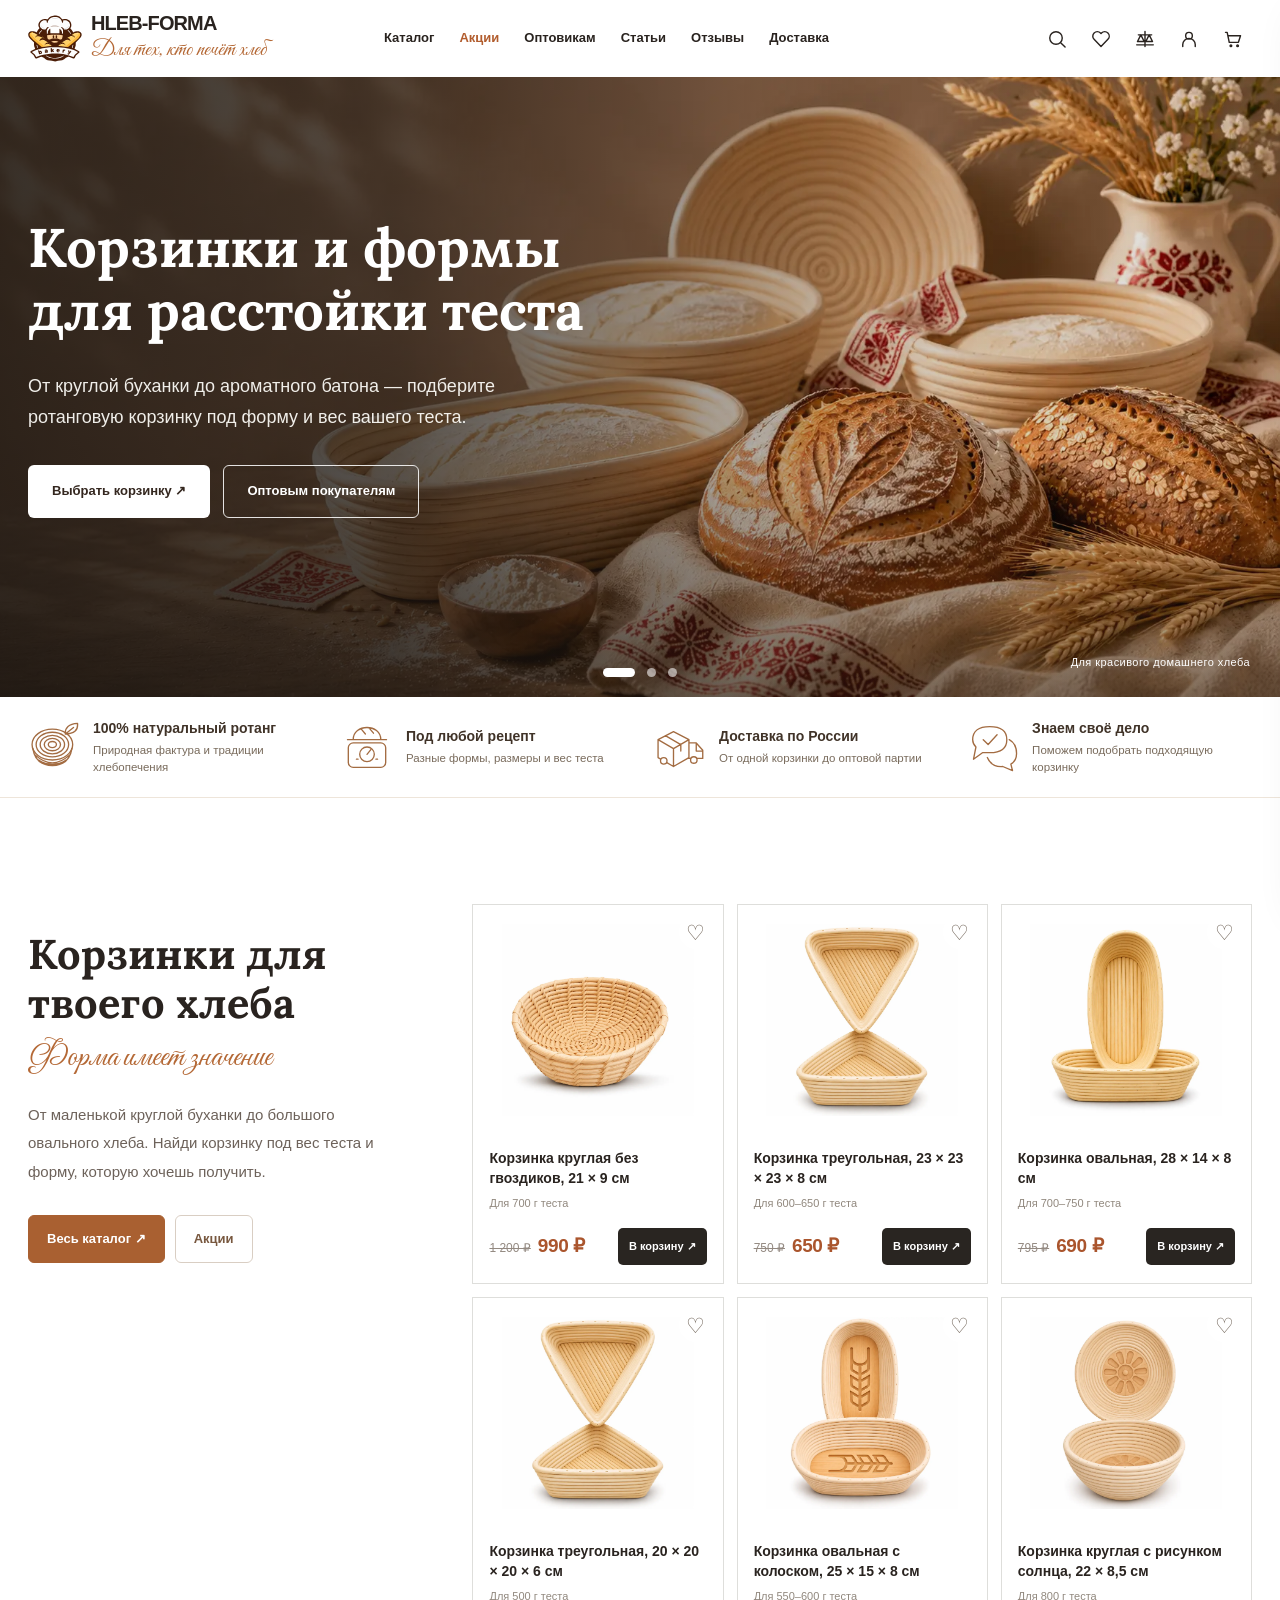
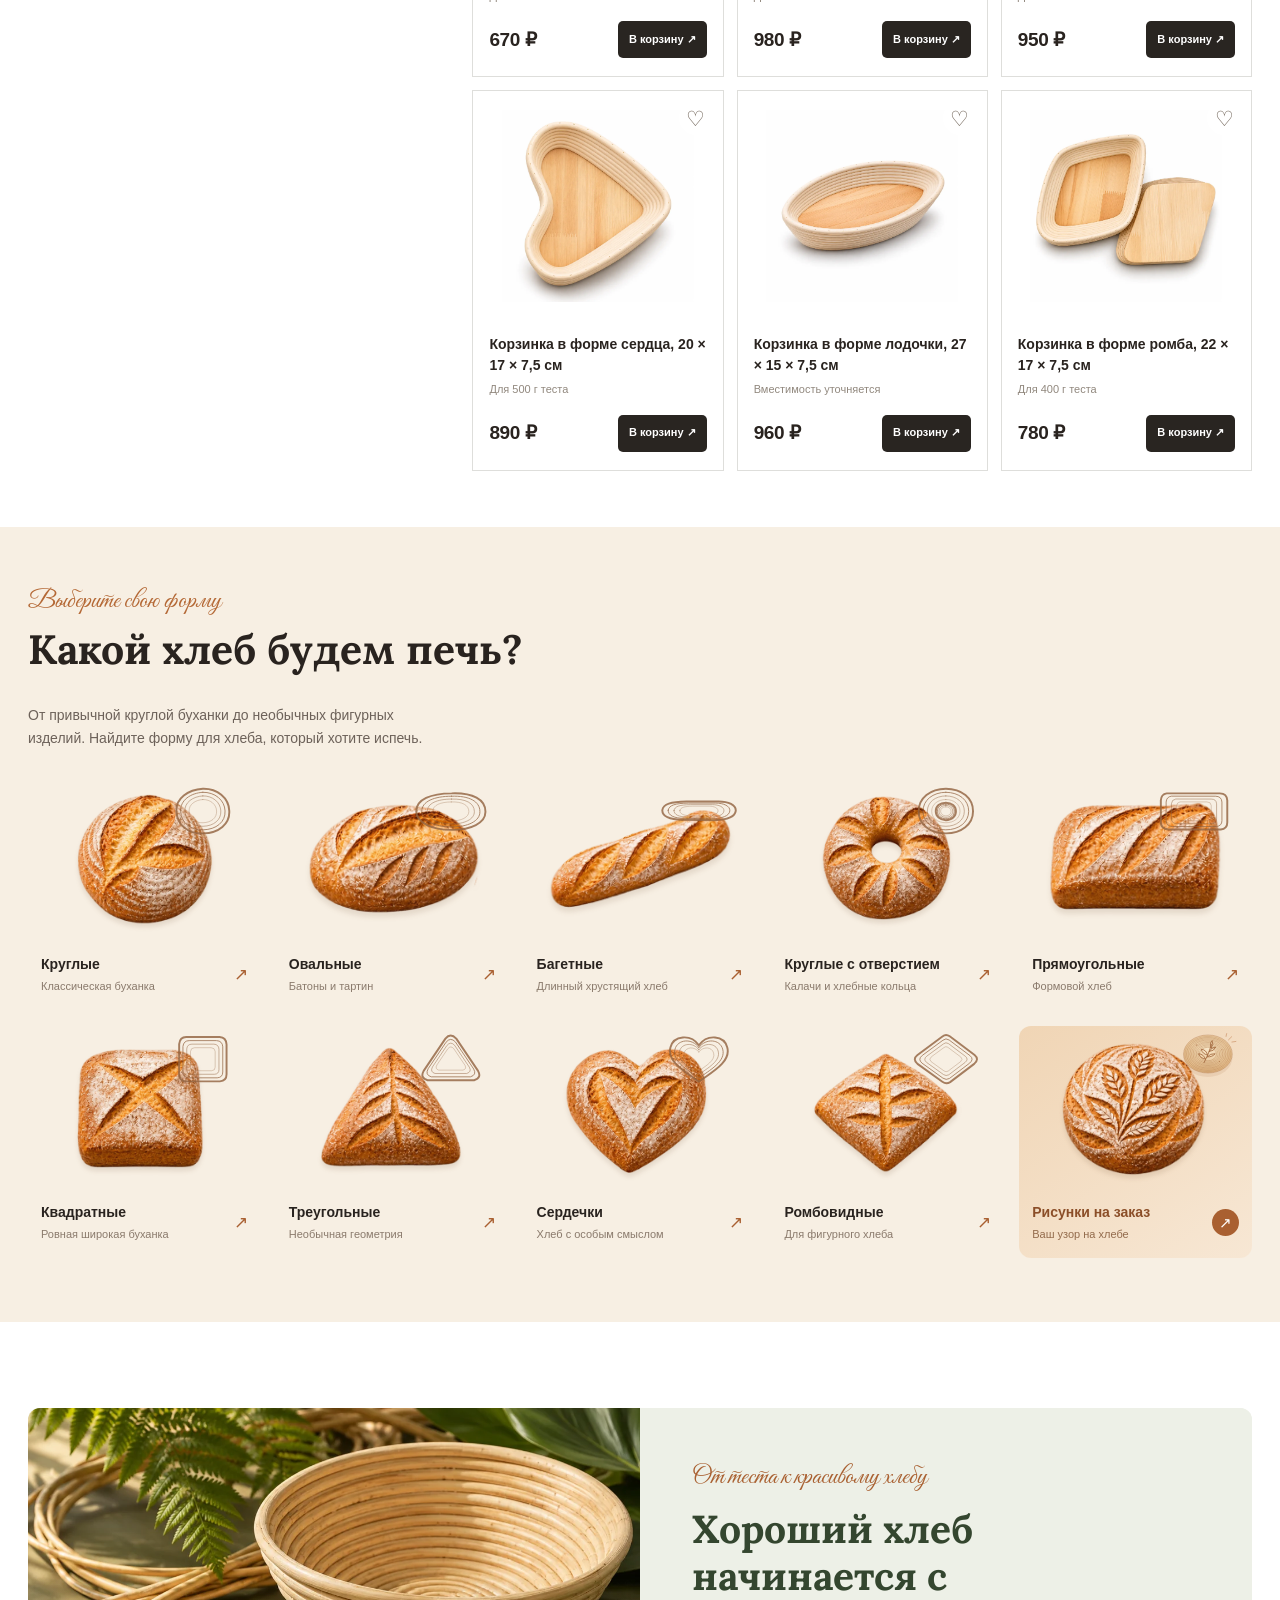
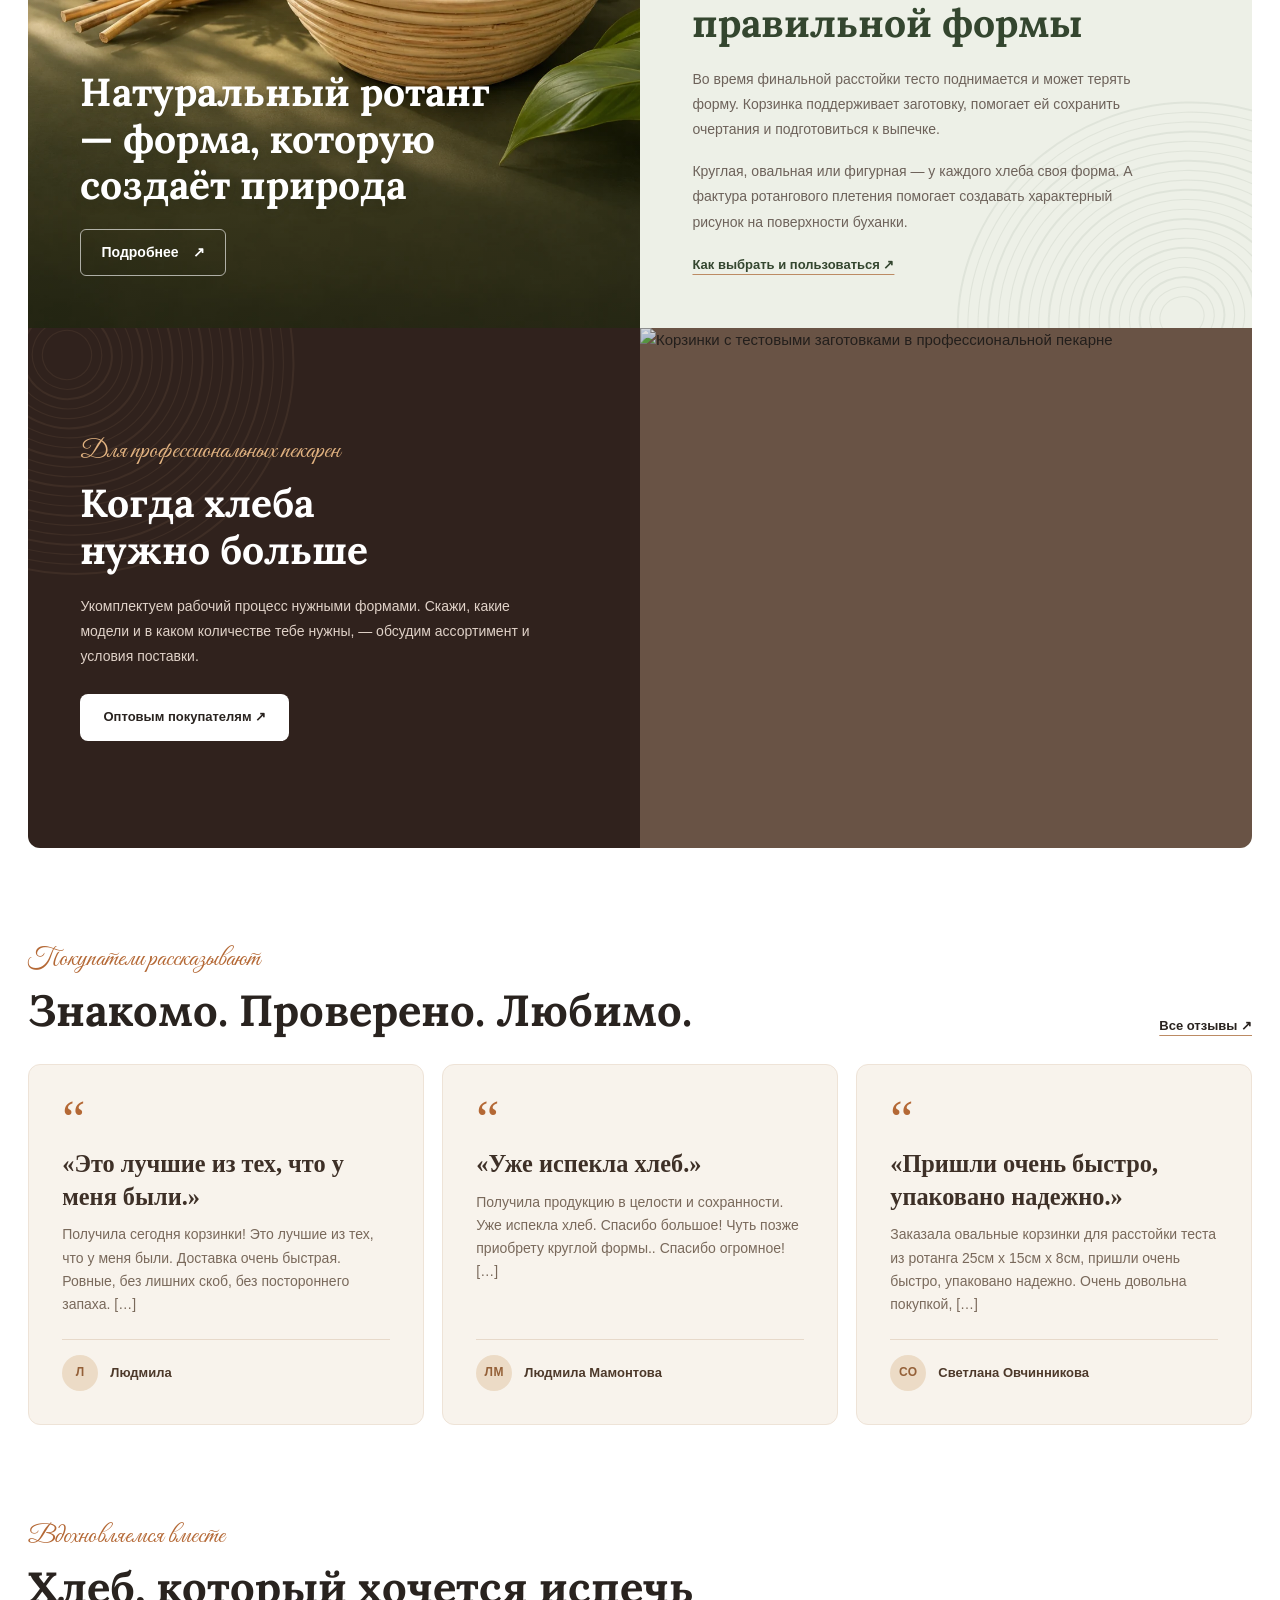
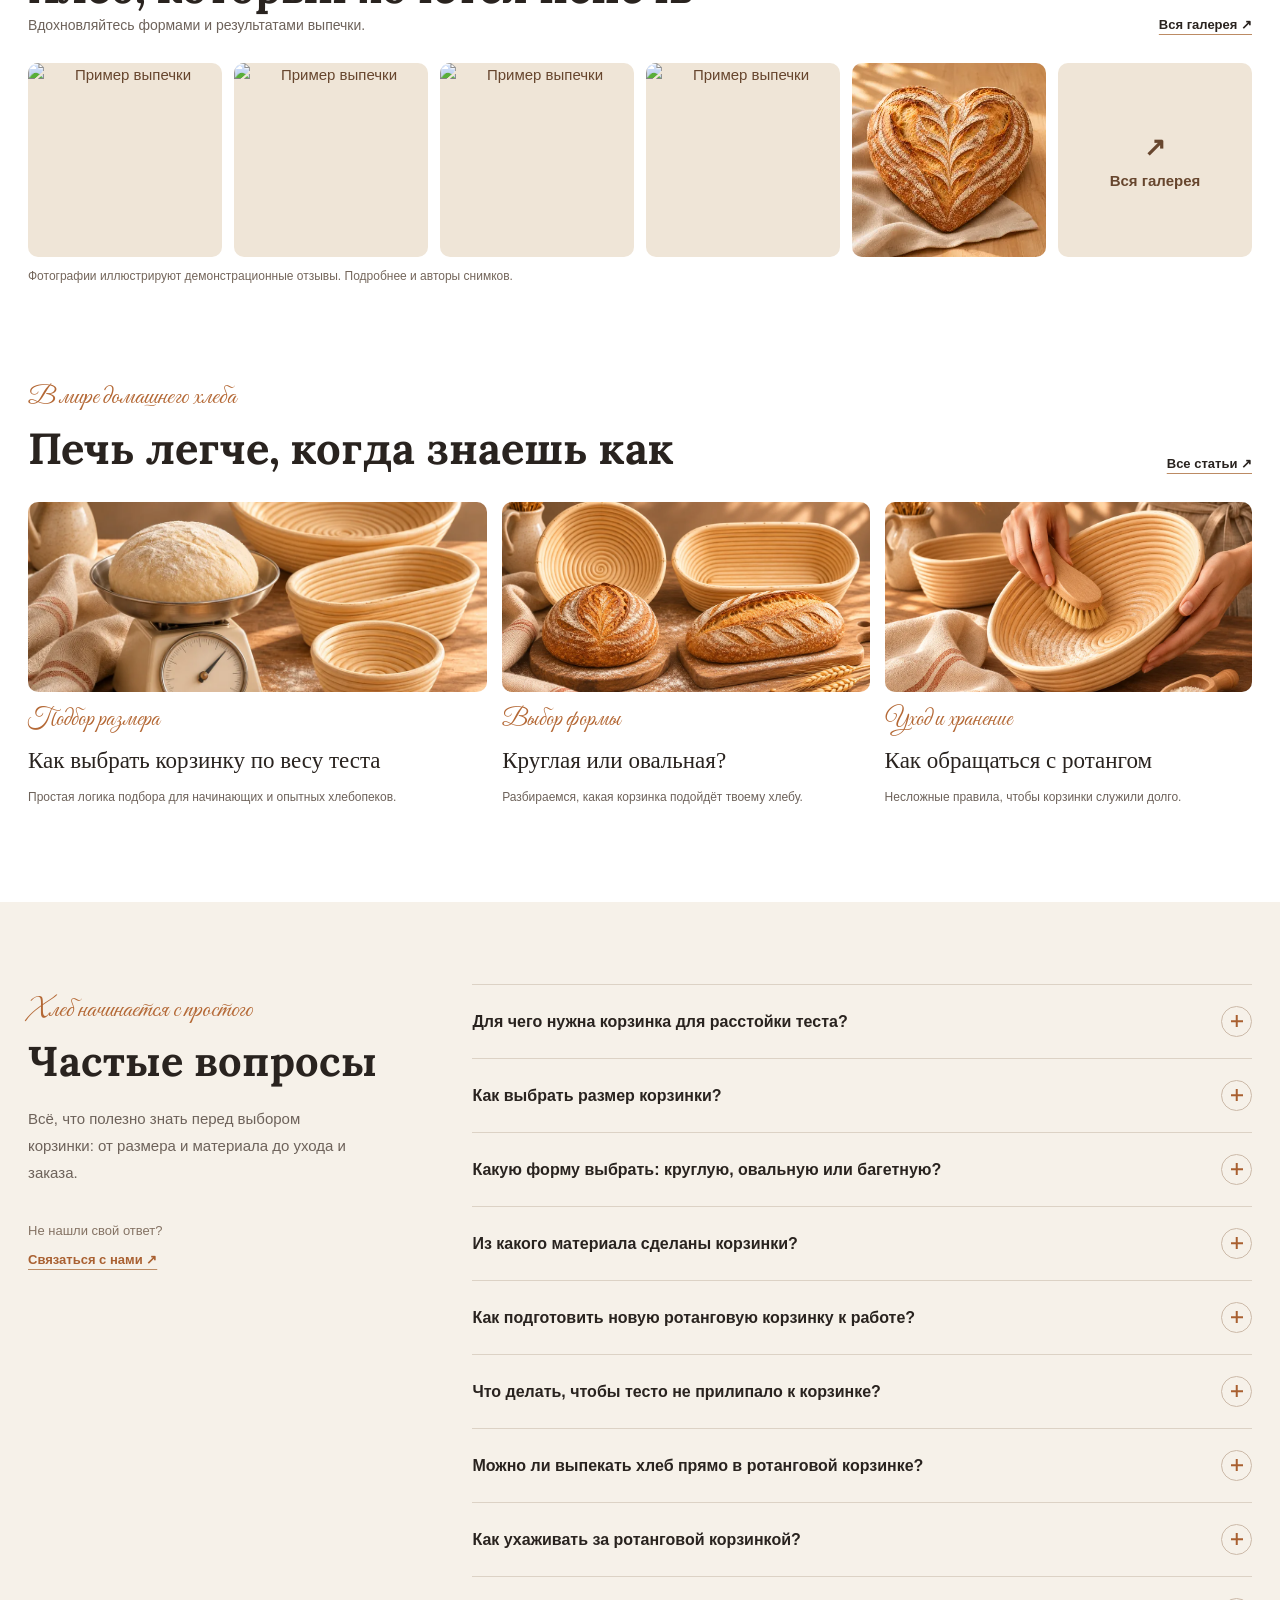
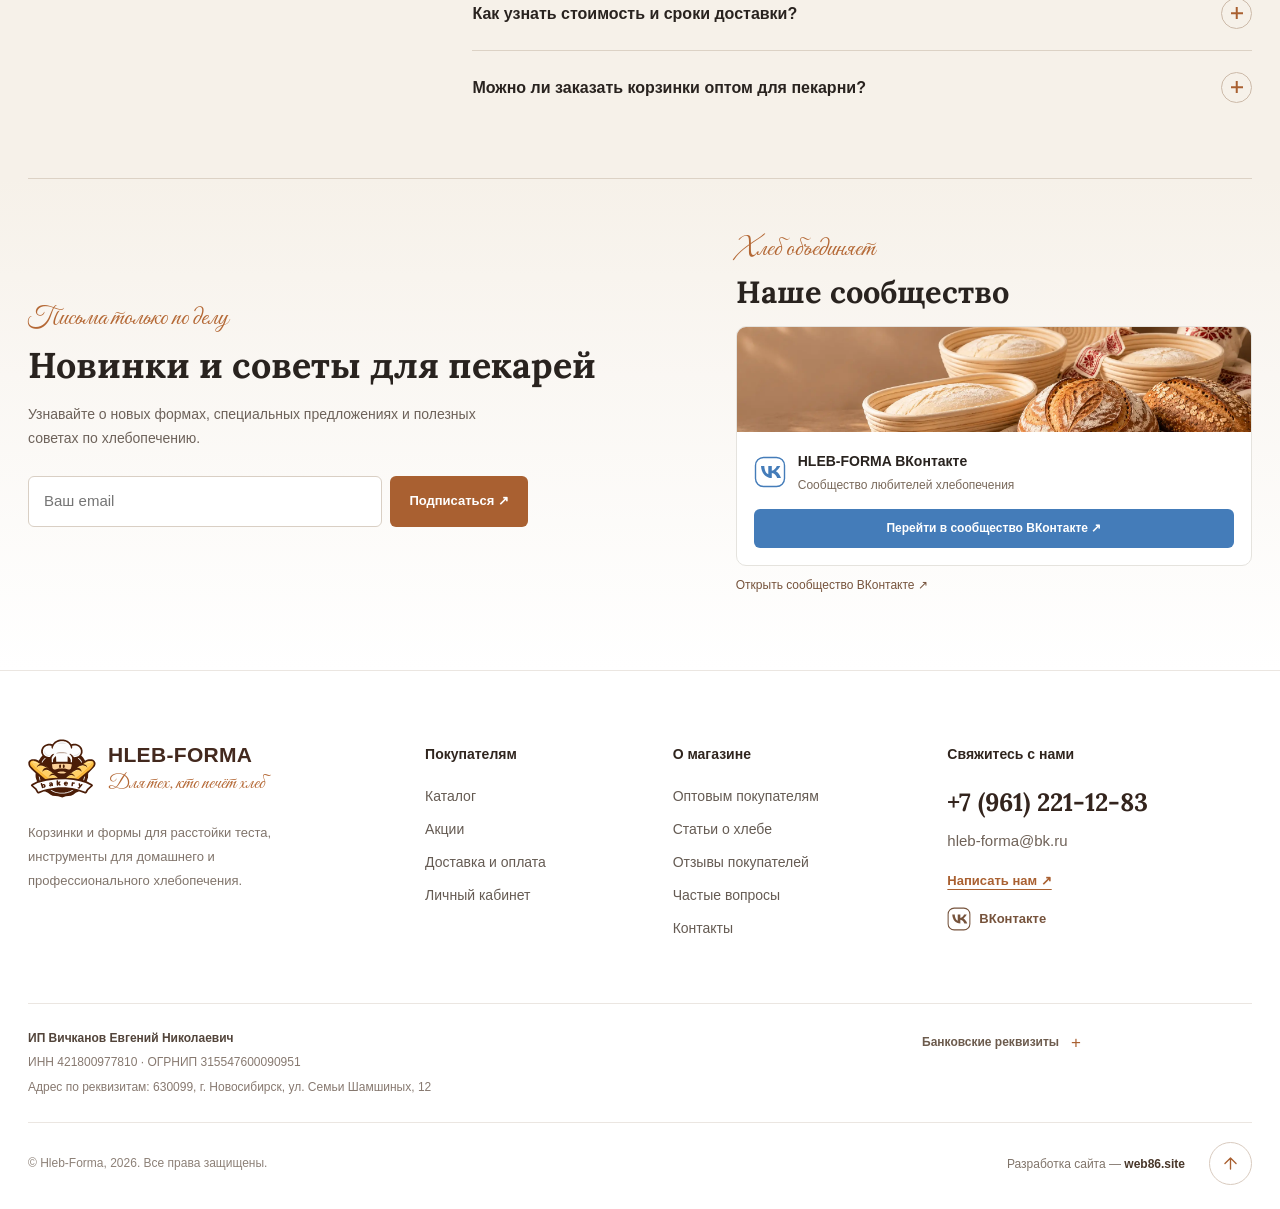
==== commit ebd9778b: "Add shared bread gallery to homepage and link demo review photos" ====
--- a/prototype/index.html
+++ b/prototype/index.html
@@ -1100,6 +1100,7 @@
         if(slug==="sale"){document.title=HlebCatalog.promotionMeta.title;}else if(slug==="reviews"){document.title=HlebReviews.meta.title;}else if(slug==="articles"){document.title=HlebArticles.get(articlePage)?HlebArticles.title(HlebArticles.get(articlePage)):HlebArticles.meta.title;}else if(slug==="wholesale"){document.title=HlebWholesale.meta.title;}else if(slug==="catalog"){document.title=(HlebCatalog.pages.find(p=>p.code===(catalogPage||"all"))||HlebCatalog.pages[0]).title;}else{document.title=({sale:"Акции",account:"Личный кабинет",favorites:"Избранное",compare:"Сравнение",delivery:"Доставка и оплата",articles:"Статьи о хлебе",contacts:"Контакты"})[slug]||selectedTitle;document.title+=" — Hleb-Forma";}
         window.scrollTo(0,0);
         if(promotionAnchor)requestAnimationFrame(()=>document.getElementById(promotionAnchor)?.scrollIntoView({block:"start"}));
+        if(slug==="reviews"&&reviewsPage){var galleryParams=new URLSearchParams(location.search);if(galleryParams.has('photo'))reviewsUI.openPhoto(galleryParams.get('photo'),Number(galleryParams.get('i')||0),'gallery');else if(galleryParams.get('gallery')==='1')reviewsUI.openArchive();}
         if(slug==="reviews"&&reviewWrite){reviewWrite=false;var reviewUrl=new URL(location.href);reviewUrl.searchParams.delete("write");history.replaceState(null,"",reviewUrl.href);reviewsUI.openForm();}
         if(slug==="wholesale"&&whPrefill){whPrefill=false;requestAnimationFrame(()=>document.getElementById("quote-form")?.scrollIntoView({block:"start"}));}
       }
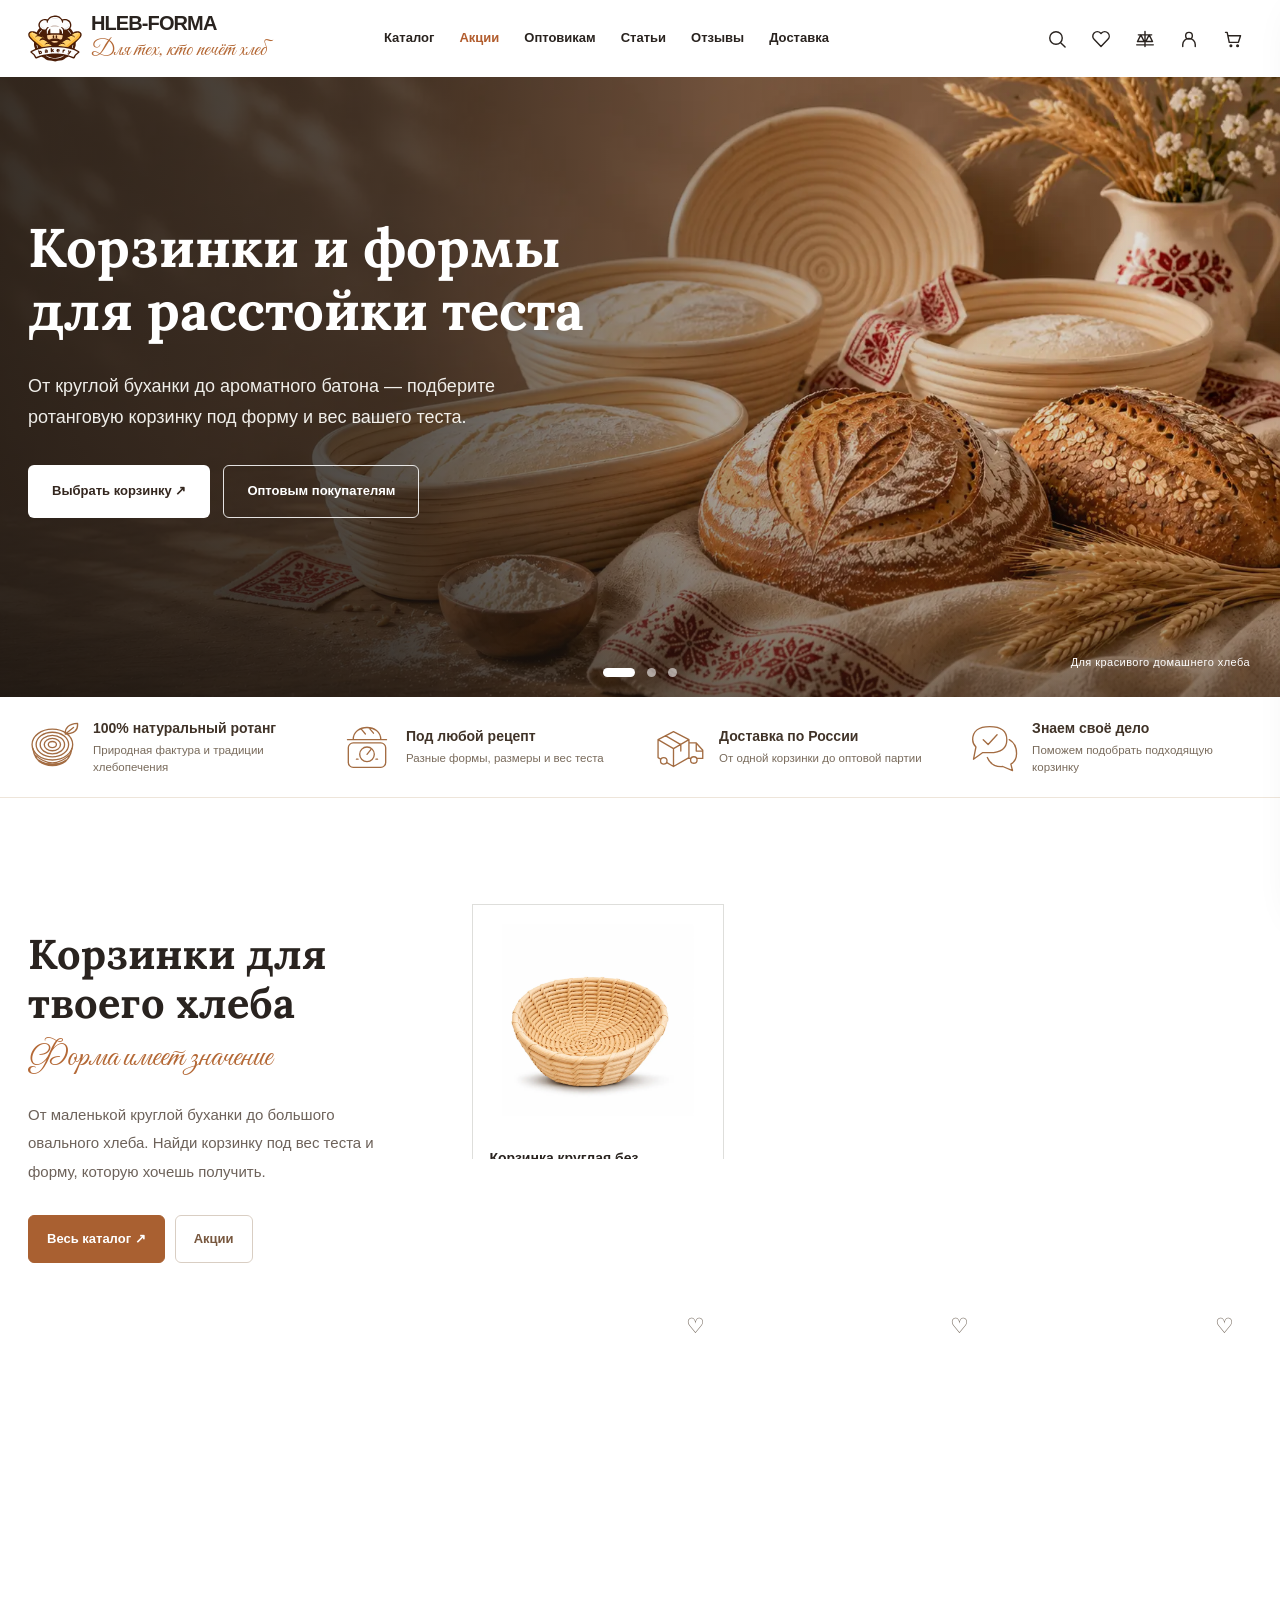
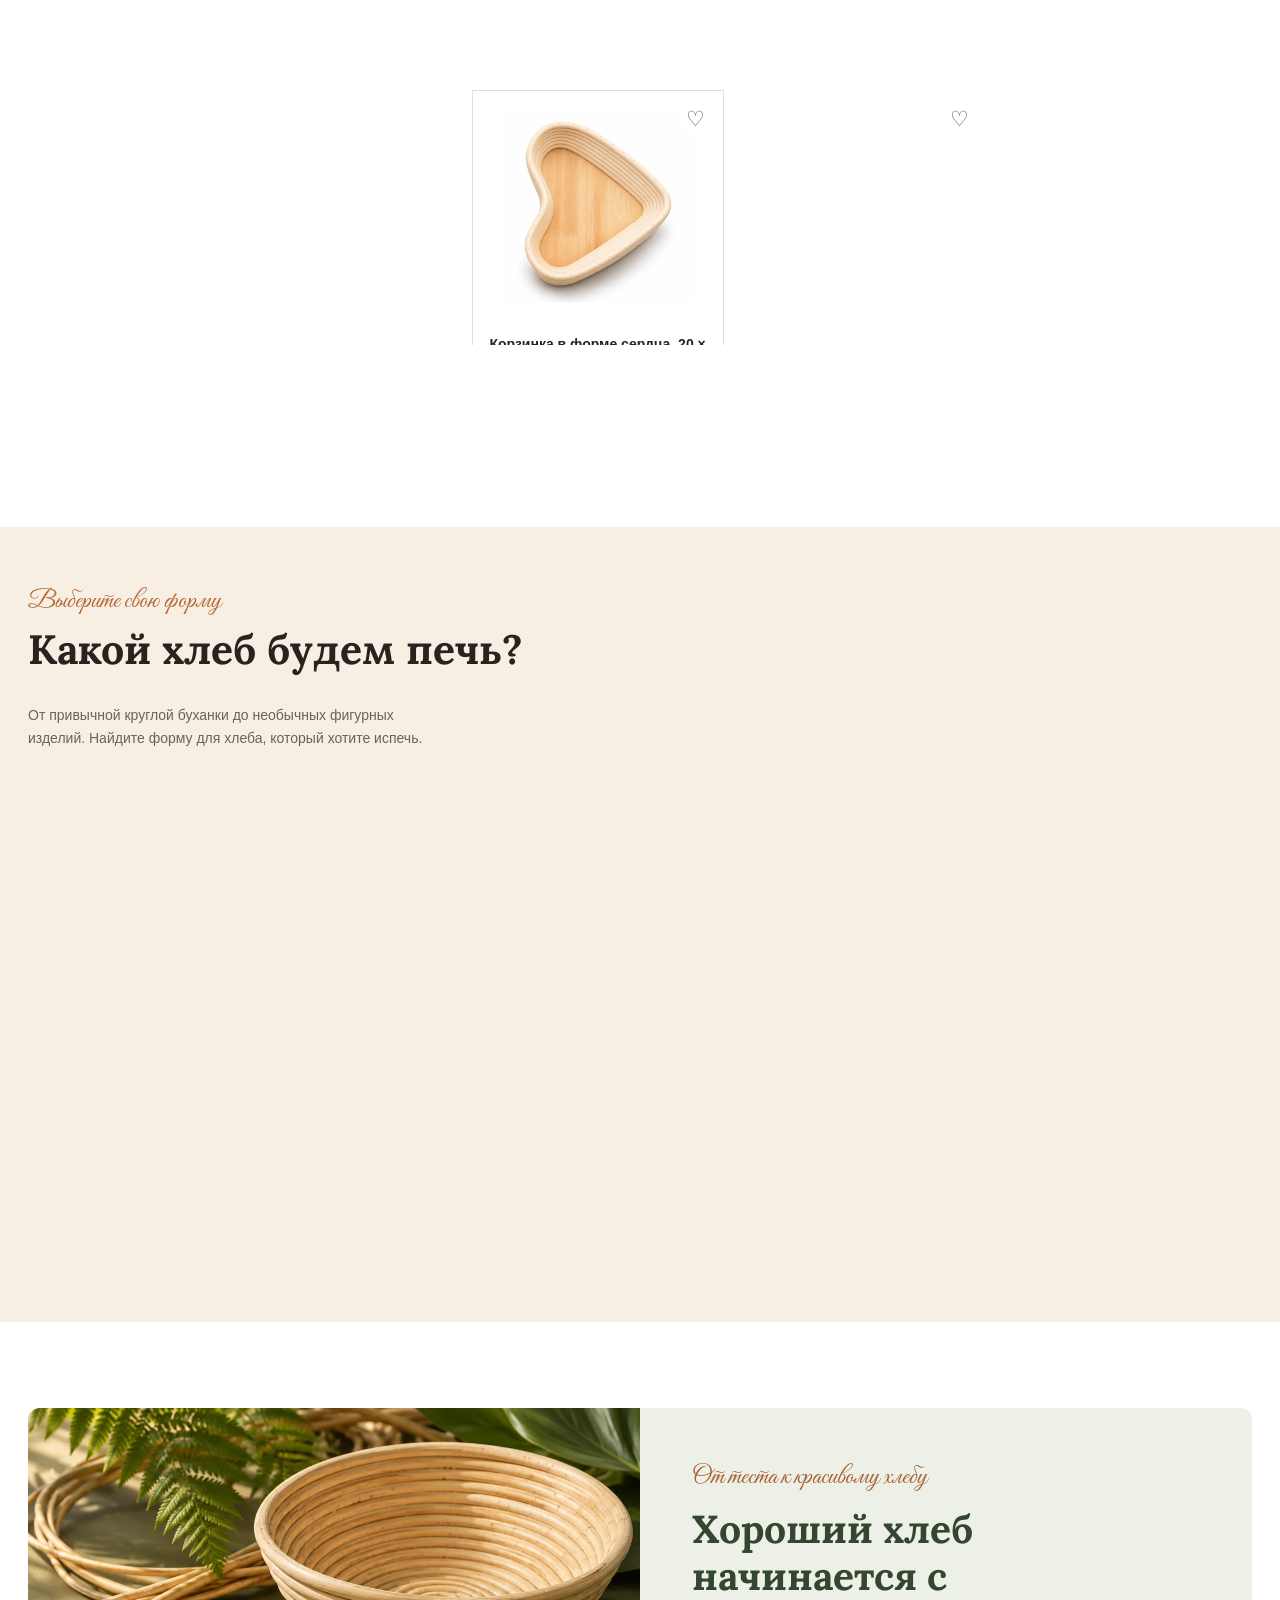
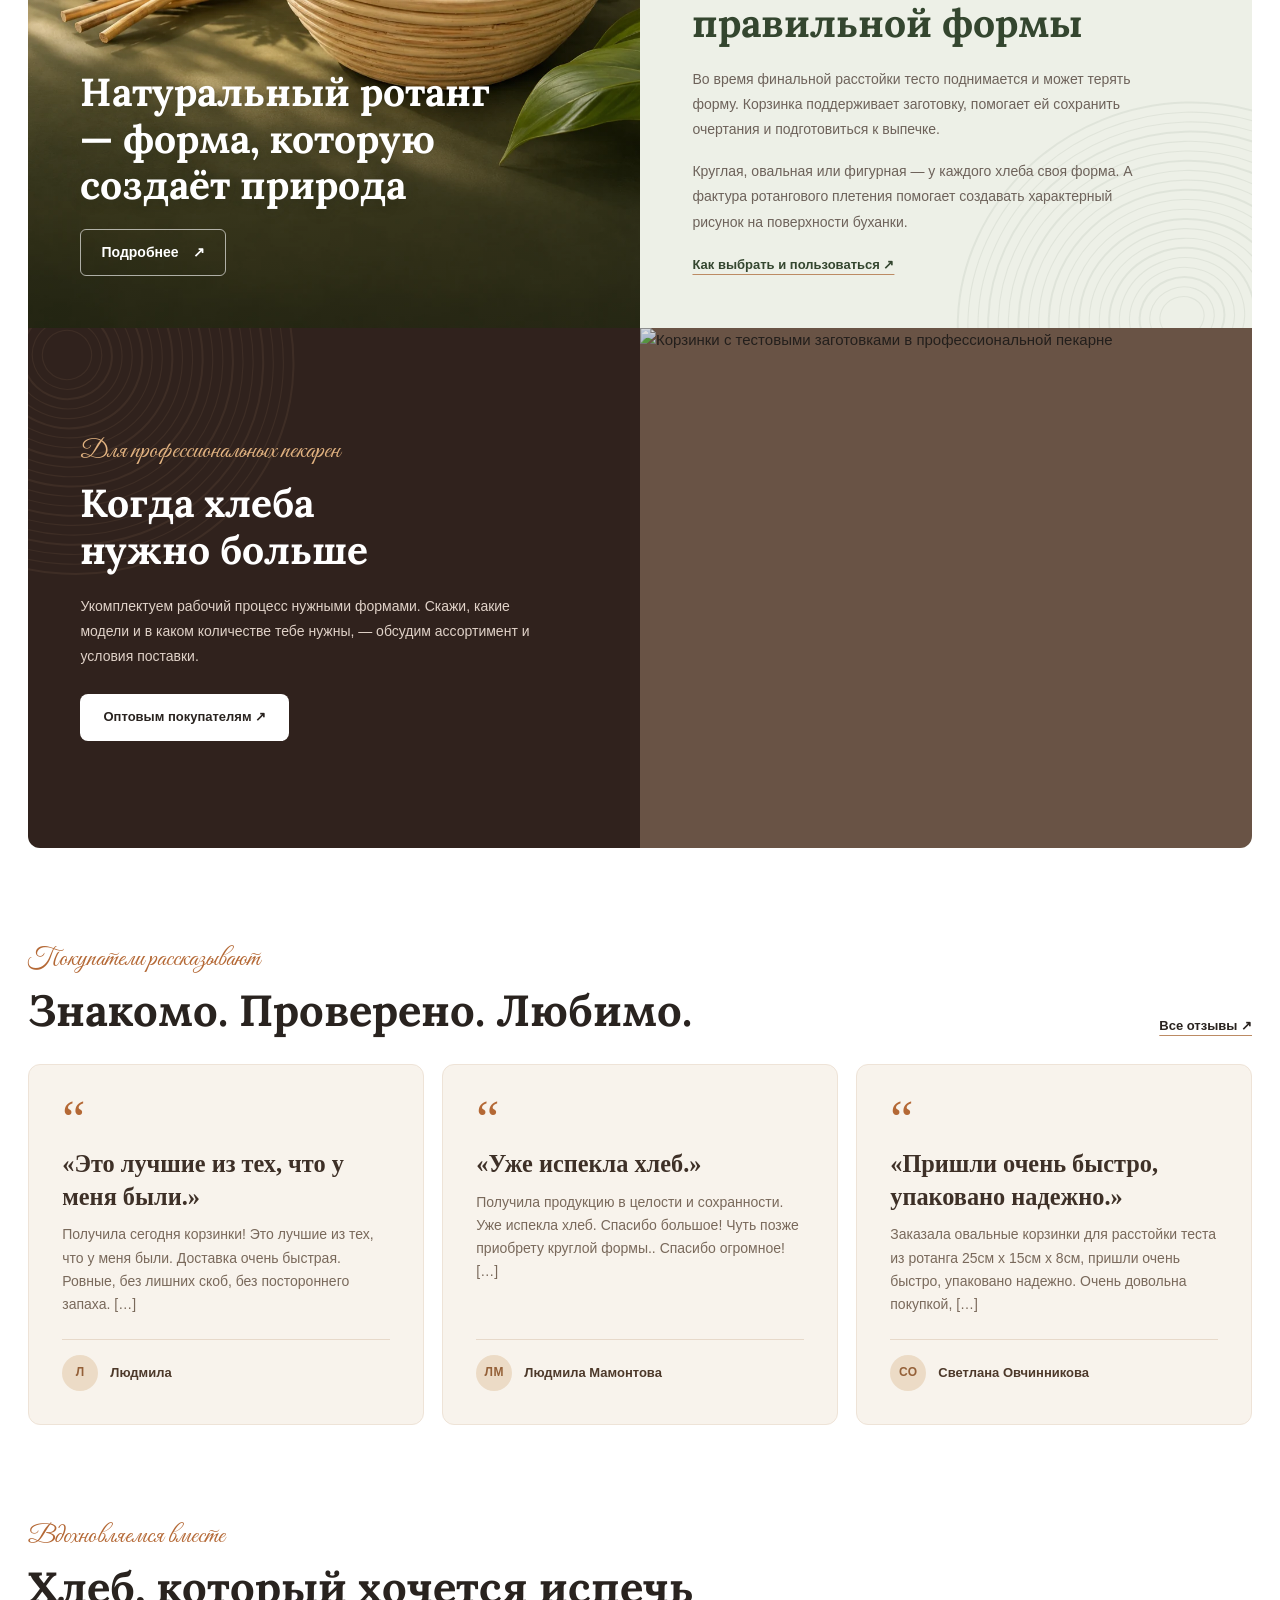
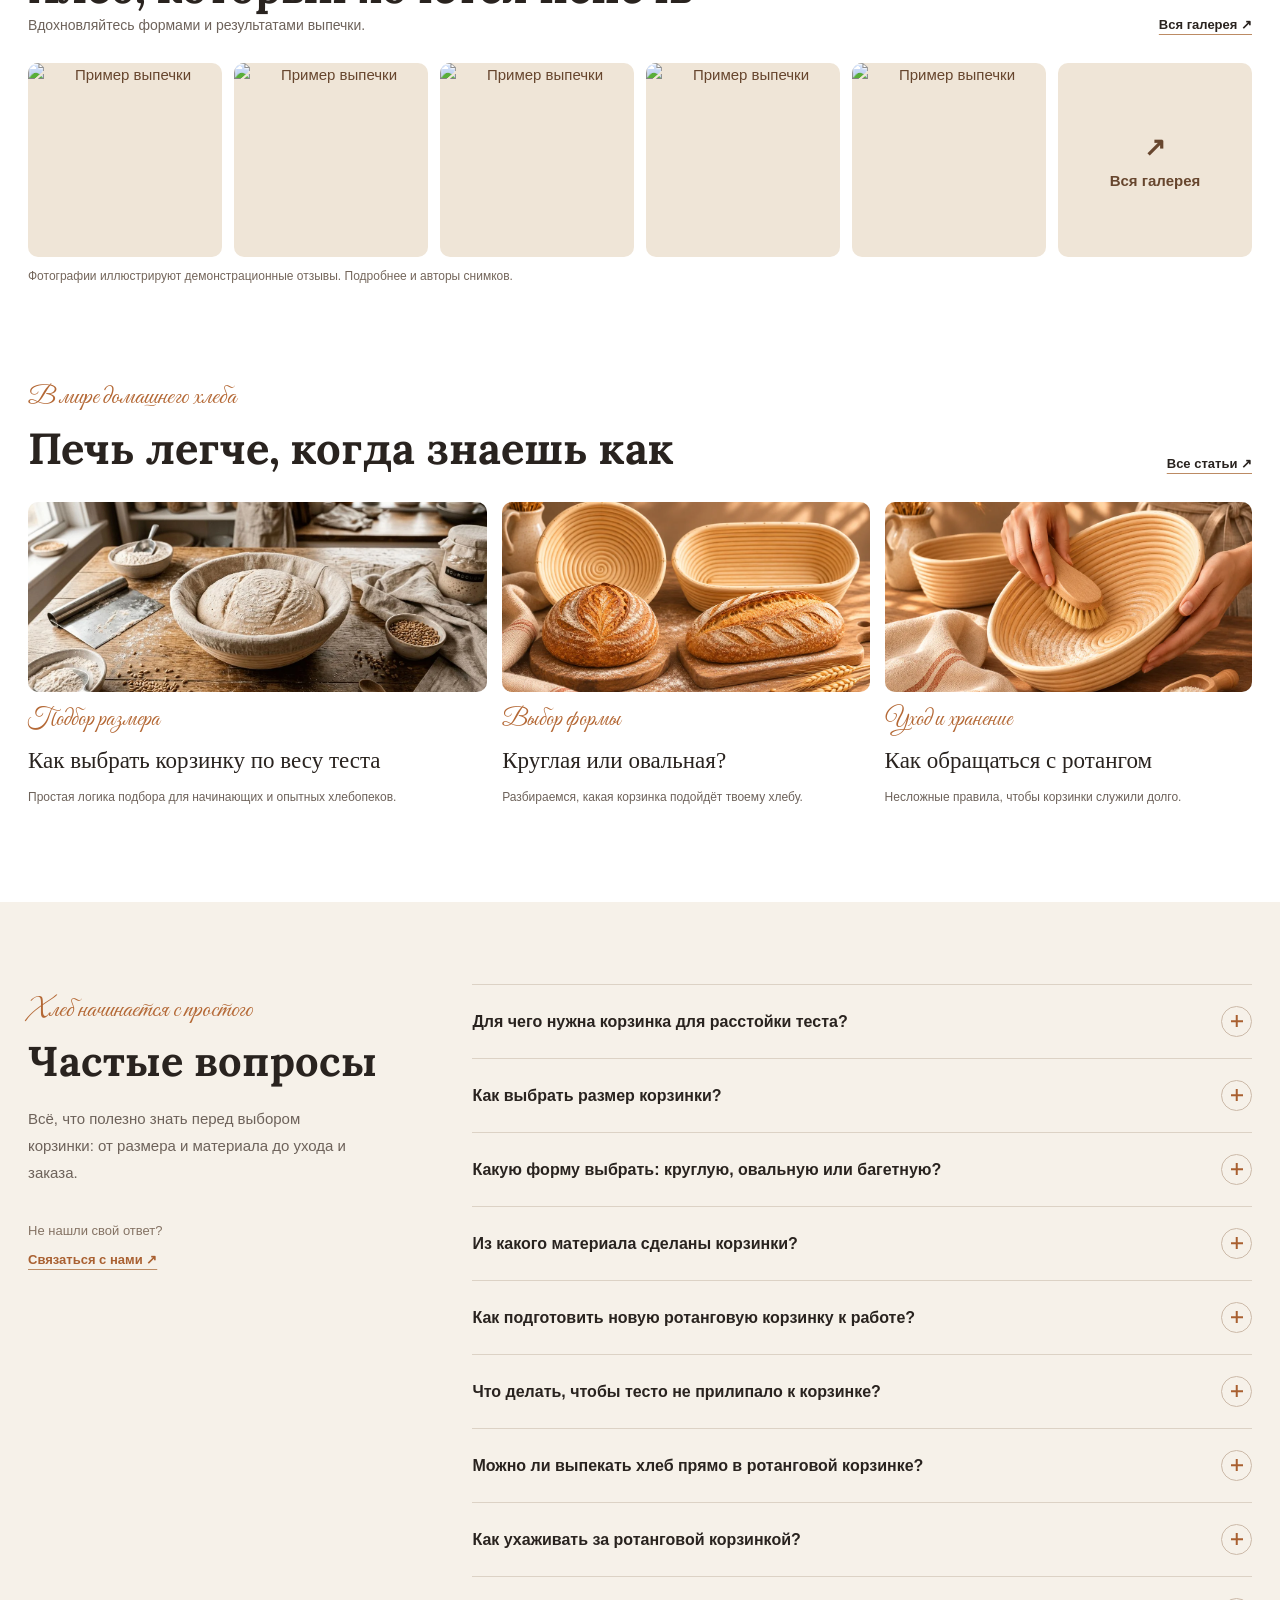
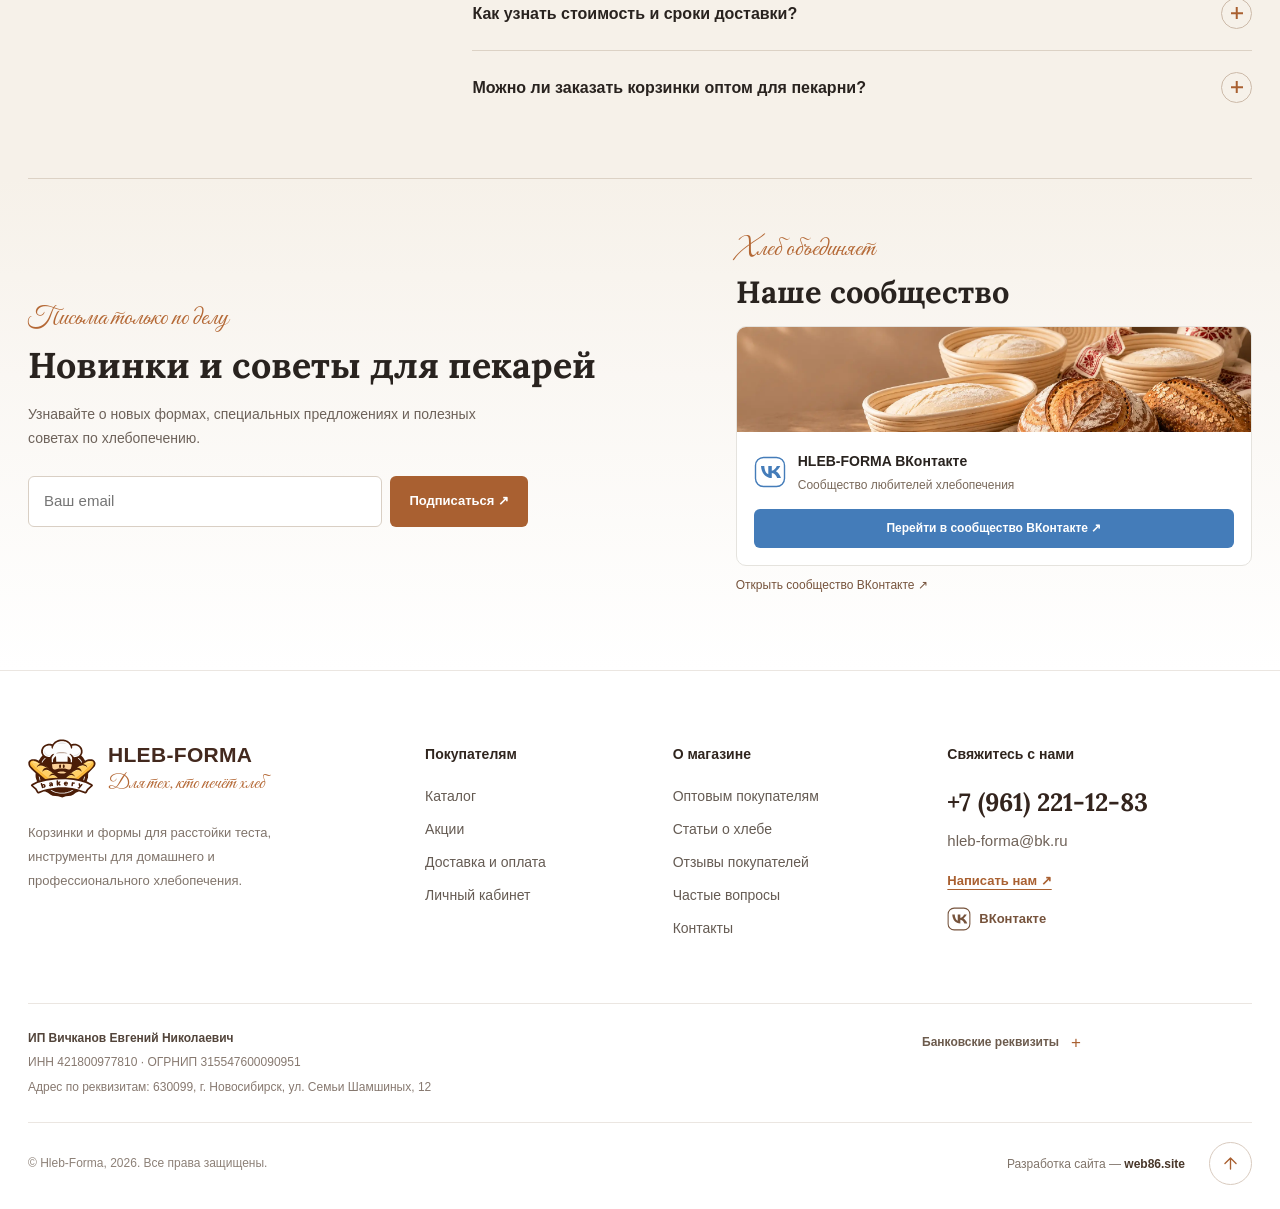
==== commit dead5a43: "Refine article reading layout and product recommendations" ====
--- a/prototype/index.html
+++ b/prototype/index.html
@@ -764,7 +764,7 @@
 
 </style>
 <link rel="stylesheet" href="assets/catalog.css">
-<link rel="stylesheet" href="assets/articles.css">
+<link rel="stylesheet" href="assets/articles.css?v=20261126-editorial2">
 <link rel="stylesheet" href="assets/reviews.css">
 <link rel="stylesheet" href="assets/wholesale.css">
 <link rel="stylesheet" href="assets/mobile-comfort.css">
@@ -845,7 +845,7 @@
   <script src="assets/catalog.js"></script>
   <script src="assets/wholesale.js"></script>
   <script src="assets/article-data.js"></script>
-  <script src="assets/articles.js"></script>
+  <script src="assets/articles.js?v=20261126-editorial2"></script>
   <script src="assets/review-data.js"></script>
   <script src="assets/reviews.js"></script>
 <script>
--- a/prototype/assets/articles.css
+++ b/prototype/assets/articles.css
@@ -3,3 +3,131 @@
 @media(max-width:880px){.ar-body-grid{grid-template-columns:minmax(0,1fr)}.ar-aside{position:static;display:none}.ar-grid{grid-template-columns:repeat(2,minmax(0,1fr))}.ar-related .ar-products{grid-template-columns:repeat(3,minmax(0,1fr))}.ar-feature{min-height:260px}.ar-feature>img{min-height:260px}}
 @media(max-width:640px){.ar-shop .breadcrumb{font-size:11px;margin:10px 0}.ar-shop h1{font-size:clamp(28px,7.4vw,37px)}.ar-heading,.ar-article-head{margin-bottom:16px}.ar-heading p,.ar-article-head p{font-size:13px}.ar-feature{grid-template-columns:minmax(0,1fr);margin-bottom:18px}.ar-feature>img{min-height:0;height:190px}.ar-feature>div{padding:17px}.ar-feature h2{font-size:25px}.ar-feature p{font-size:13px}.ar-feature-cta{display:block;text-align:center}.ar-filters{flex-wrap:nowrap;overflow-x:auto;scrollbar-width:thin;padding-bottom:5px}.ar-filters button{white-space:nowrap;font-size:12px;padding:9px 11px}.ar-grid{gap:9px}.ar-tile-copy{padding:10px}.ar-tile h2{font-size:16px}.ar-tile p{font-size:11px}.ar-tile .ar-kicker{font-size:9px}.ar-tile .ar-read{font-size:11px}.ar-cover{margin-bottom:16px;border-radius:12px}.ar-content>section>p{font-size:14px;line-height:1.65}.ar-finder{padding:13px}.ar-finder-fields{gap:8px}.ar-products,.ar-related .ar-products{grid-template-columns:repeat(2,minmax(0,1fr))}.ar-product img{height:105px}.ar-product{padding:8px}.ar-product strong{font-size:11px}.ar-end{flex-direction:column;align-items:stretch;padding:16px}.ar-related{margin:25px 0}}
 @media(prefers-reduced-motion:reduce){.ar-thumb img{transition:none}}
+
+/* Editorial listing: full-width photograph, quiet hierarchy, borderless cards. */
+.ar-journal-hero{position:relative;isolation:isolate;display:flex;align-items:flex-end;min-height:clamp(360px,32vw,460px);overflow:hidden;background:#5b4635;color:white}
+.ar-journal-photo{position:absolute;inset:0;width:100%;height:100%;object-fit:cover;object-position:center 52%;z-index:-2}
+.ar-journal-hero:after{content:"";position:absolute;inset:0;background:linear-gradient(0deg,rgba(30,20,14,.82) 0%,rgba(30,20,14,.40) 34%,transparent 78%);z-index:-1;pointer-events:none}
+.ar-journal-inner{padding-top:72px;padding-bottom:36px}
+.ar-journal-hero .breadcrumb{color:#f6eee5;margin:0 0 10px;font-size:14px}
+.ar-journal-hero .breadcrumb a{color:inherit;text-decoration:underline;text-underline-offset:3px}
+.ar-journal-hero h1{color:#fff;margin:0;font-size:clamp(34px,4.2vw,58px);text-shadow:0 2px 12px #24160b55}
+.ar-journal-main{padding-top:30px}
+.ar-journal-feature{display:flex;align-items:center;justify-content:space-between;gap:24px;background:var(--ar-paper);padding:24px 30px;border-radius:10px;margin-bottom:34px;color:inherit}
+.ar-journal-feature h2{font:700 clamp(22px,2.4vw,32px)/1.25 var(--display-font,Georgia,serif);margin:0 0 6px}
+.ar-journal-feature p{font-size:16px;color:var(--ar-muted);margin:0;line-height:1.55}
+.ar-journal-feature .ar-read{white-space:nowrap;font-size:15px}
+.ar-journal .ar-filters{gap:10px;margin:0 0 26px}
+.ar-journal .ar-filters button{font-size:14px;min-height:44px}
+.ar-journal .ar-grid{gap:34px 24px}
+.ar-journal .ar-tile{border:0;border-radius:0;background:transparent;overflow:visible}
+.ar-journal .ar-thumb{aspect-ratio:1.65;border-radius:10px}
+.ar-journal .ar-tile-copy{padding:16px 0 0}
+.ar-journal .ar-tile h2{font-size:clamp(21px,1.8vw,26px)}
+.ar-journal .ar-tile p{font-size:15px;line-height:1.6}
+.ar-journal .ar-read{font-size:14px}
+.ar-journal .ar-visually-hidden{position:absolute;width:1px;height:1px;padding:0;margin:-1px;overflow:hidden;clip-path:inset(50%);white-space:nowrap;border:0}
+.ar-journal :is(a,button):focus-visible{outline:3px solid var(--ar-accent);outline-offset:4px}
+.ar-journal-hero a:focus-visible{outline-color:white}
+@media(max-width:640px){
+ .ar-journal-hero{min-height:340px}
+ .ar-journal-photo{object-position:center}
+ .ar-journal-inner{padding-bottom:25px}
+ .ar-journal-hero h1{font-size:clamp(32px,8vw,42px)}
+ .ar-journal-main{padding-top:20px}
+ .ar-journal-feature{flex-direction:column;align-items:flex-start;padding:20px;gap:12px;margin-bottom:24px}
+ .ar-journal .ar-grid{gap:30px}
+ .ar-journal .ar-tile h2{font-size:23px}
+ .ar-journal .ar-filters{margin-bottom:20px}
+}
+
+/* Individual articles share the editorial listing's full-bleed photo header. */
+.ar-detail-hero{min-height:clamp(360px,32vw,460px)}
+.ar-detail-hero:after{background:linear-gradient(0deg,rgba(30,20,14,.87) 0%,rgba(30,20,14,.54) 34%,rgba(30,20,14,.13) 68%,transparent 100%)}
+.ar-detail-hero h1{max-width:1050px;font-size:clamp(32px,3.8vw,54px);line-height:1.15}
+.ar-detail .ar-detail-main{padding-top:40px}
+.ar-article-lead{font-size:clamp(17px,1.5vw,21px);line-height:1.65;color:var(--ar-muted);margin:0 0 30px;max-width:75ch}
+@media(max-width:640px){
+ .ar-detail-hero{min-height:340px}
+ .ar-detail-hero .ar-journal-inner{padding-top:90px;padding-bottom:26px}
+ .ar-detail-hero h1{font-size:clamp(28px,7.4vw,38px)}
+ .ar-detail .ar-detail-main{padding-top:26px}
+ .ar-article-lead{font-size:17px;margin-bottom:24px}
+}
+
+/* Phone-sized screens: one editorial card per row, including related posts. */
+@media(max-width:640px){
+ .ar-shop .ar-grid{grid-template-columns:minmax(0,1fr);gap:28px}
+ .ar-shop .ar-tile .ar-thumb{aspect-ratio:16/9}
+ .ar-shop .ar-tile-copy{padding:14px 0 0}
+ .ar-shop .ar-tile h2{font-size:22px;line-height:1.3}
+ .ar-shop .ar-tile p{font-size:15px;line-height:1.6}
+ .ar-detail .ar-related .ar-tile{border:0;background:transparent;overflow:visible}
+ .ar-detail .ar-related .ar-thumb{border-radius:10px}
+}
+
+/* Article reading layout and related editorial content. */
+.ar-detail .ar-body-grid{max-width:1120px;margin-inline:auto;grid-template-columns:minmax(0,800px) minmax(0,260px);gap:clamp(24px,4vw,60px);justify-content:space-between}
+.ar-detail .ar-content>section:not(.ar-finder){margin-bottom:34px}
+.ar-detail .ar-content>section>h2{margin-bottom:13px;line-height:1.3}
+.ar-detail .ar-content>section>p{font-size:17px;line-height:1.8;max-width:75ch}
+.ar-detail .ar-article-lead{margin-bottom:34px}
+.ar-detail .ar-aside{padding:22px;gap:14px}
+.ar-detail .ar-aside h2{font:700 20px/1.3 var(--display-font,Georgia,serif);margin-bottom:4px}
+.ar-detail .ar-aside>a{font-size:14px;line-height:1.55;color:#694a37;text-decoration:none}
+.ar-detail .ar-aside>a:hover{text-decoration:underline;text-underline-offset:4px}
+.ar-detail .ar-recommendations{margin:50px 0 0;padding:clamp(24px,4vw,48px);border-radius:12px;background:var(--ar-paper)}
+.ar-recommend-head{margin-bottom:26px}
+.ar-recommend-head h2,.ar-related-head h2{font:700 clamp(25px,3vw,36px)/1.2 var(--display-font,Georgia,serif);margin:0}
+.ar-recommend-head p{font-size:16px;line-height:1.6;color:var(--ar-muted);margin:10px 0 0}
+.ar-detail .ar-recommendations .ar-products{grid-template-columns:repeat(3,minmax(0,1fr));gap:clamp(14px,2vw,28px);margin:0}
+.ar-recommendations .ar-product{padding:0;border:0;border-radius:0;background:transparent;gap:9px;min-width:0}
+.ar-recommendations .ar-product img{display:block;width:100%;height:clamp(170px,19vw,260px);object-fit:contain;border-radius:9px;background:white}
+.ar-recommendations .ar-product .ar-kicker{font-size:12px;margin:14px 0 5px}
+.ar-recommendations .ar-product strong{font-size:16px;line-height:1.45}
+.ar-recommendations .ar-product p,.ar-recommendations .ar-product small{font-size:14px;line-height:1.5}
+.ar-recommendations .ar-price{gap:9px;padding-top:4px}
+.ar-recommendations .ar-price b{font-size:24px;line-height:1.3;color:#30221d}
+.ar-recommendations .ar-price del{font-size:14px}
+.ar-recommendations .ar-product .btn{display:inline-flex;align-self:flex-start;width:auto;min-height:44px;padding:8px 0;border:0;background:transparent;color:#965326;font-size:15px;font-weight:650;text-decoration:underline;text-underline-offset:4px;box-shadow:none}
+.ar-recommendations .ar-product .btn:hover{color:#713a1e;background:transparent}
+.ar-detail .ar-related-posts{margin:64px 0 0}
+.ar-related-head{display:flex;justify-content:space-between;align-items:baseline;gap:16px;flex-wrap:wrap;margin:0 0 24px}
+.ar-related-head .ar-read{font-size:15px;white-space:nowrap}
+.ar-detail .ar-related-posts .ar-grid{gap:34px 24px}
+.ar-detail .ar-related-posts .ar-tile{border:0;border-radius:0;background:transparent;overflow:visible}
+.ar-detail .ar-related-posts .ar-thumb{aspect-ratio:1.65;border-radius:10px}
+.ar-detail .ar-related-posts .ar-tile-copy{padding:16px 0 0}
+.ar-detail .ar-related-posts .ar-tile h2{font-size:clamp(21px,1.8vw,26px)}
+.ar-detail .ar-related-posts .ar-tile p{font-size:15px;line-height:1.6}
+.ar-detail .ar-related-posts .ar-read{font-size:14px}
+.ar-detail :is(a,button):focus-visible{outline:2px solid var(--ar-accent);outline-offset:4px}
+.ar-detail-hero a:focus-visible{outline-color:white}
+@media(max-width:880px){
+ .ar-detail .ar-body-grid{grid-template-columns:minmax(0,1fr);max-width:800px}
+ .ar-detail .ar-recommendations{margin-top:38px}
+ .ar-detail .ar-related-posts{margin-top:48px}
+}
+@media(max-width:640px){
+ .ar-detail .ar-content>section:not(.ar-finder){margin-bottom:28px}
+ .ar-detail .ar-content>section>p{font-size:17px;line-height:1.75}
+ .ar-detail .ar-article-lead{margin-bottom:26px}
+ .ar-detail .ar-recommendations{padding:20px 16px;margin-top:32px}
+ .ar-recommend-head{margin-bottom:20px}
+ .ar-recommend-head p{font-size:15px}
+ .ar-detail .ar-recommendations .ar-products{grid-template-columns:repeat(2,minmax(0,1fr));gap:22px 12px}
+ .ar-recommendations .ar-product img{height:clamp(112px,32vw,190px)}
+ .ar-recommendations .ar-product strong{font-size:14px}
+ .ar-recommendations .ar-product p,.ar-recommendations .ar-product small{font-size:13px}
+ .ar-recommendations .ar-price b{font-size:21px}
+ .ar-recommendations .ar-price del{font-size:13px}
+ .ar-detail .ar-related-posts{margin-top:40px}
+ .ar-related-head{margin-bottom:20px}
+ .ar-detail .ar-related-posts .ar-grid{grid-template-columns:minmax(0,1fr);gap:28px}
+ .ar-detail .ar-related-posts .ar-thumb{aspect-ratio:16/9}
+ .ar-detail .ar-related-posts .ar-tile h2{font-size:22px;line-height:1.3}
+}
+@media(max-width:360px){
+ .ar-detail .ar-recommendations .ar-products{grid-template-columns:minmax(0,1fr)}
+ .ar-recommendations .ar-product img{height:175px}
+}
--- a/prototype/assets/wholesale.css
+++ b/prototype/assets/wholesale.css
@@ -27,3 +27,111 @@
 
 /* One request form: the batch and contact columns share a single frame. */
 .wh-unified-form{gap:0;align-items:stretch;border:1px solid var(--wh-line);border-radius:9px;background:white;margin:0}.wh-unified-form .wh-builder,.wh-unified-form .wh-contact{border:0;border-radius:0}.wh-unified-form .wh-builder{border-radius:9px 0 0 9px}.wh-unified-form .wh-contact{border-left:1px solid var(--wh-line);border-radius:0 9px 9px 0}.wh-result-items{list-style:none;margin:10px 0;padding:0;display:grid;gap:0}.wh-result-items li{display:grid;grid-template-columns:minmax(0,1fr) auto;gap:10px;padding:8px 0;border-top:1px solid var(--wh-line);font-size:12px;line-height:1.45;overflow-wrap:anywhere}.wh-result-items li strong{white-space:nowrap}.wh-result-total{display:flex;align-items:baseline;justify-content:space-between;gap:8px;padding:9px 0;border-top:1px solid var(--wh-line);font-size:13px}.wh-result-total strong{font-size:17px;white-space:nowrap}@media(max-width:880px){.wh-unified-form{gap:0}.wh-unified-form .wh-builder{border-radius:9px 9px 0 0}.wh-unified-form .wh-contact{border-left:0;border-top:1px solid var(--wh-line);border-radius:0 0 9px 9px}}
+
+/* Calm editorial layout: one focal form, generous whitespace and readable controls. */
+.wh-shop .breadcrumb{font-size:13px}
+.wh-hero-copy p{font-size:17px;max-width:34ch;line-height:1.6}
+.wh-benefits{border:0;padding:32px 0 12px;gap:20px}
+.wh-benefits div{font-size:15px;font-weight:500}
+.wh-benefits div strong{font-weight:600}
+.wh-audience-line{text-align:center;color:var(--wh-muted);font-size:15px;line-height:1.6;margin:8px 0 0}
+.wh-section{margin:64px 0}
+.wh-section h2{margin-bottom:18px}
+.wh-request header{text-align:center;margin-bottom:28px}
+.wh-request header p{font-size:16px}
+.wh-unified-form{gap:clamp(24px,5vw,68px);padding:clamp(24px,4vw,48px);border:1px solid var(--wh-line);border-radius:12px;align-items:start;background:white}
+.wh-unified-form .wh-builder,.wh-unified-form .wh-contact{padding:0;border:0;border-radius:0;background:transparent;min-width:0}
+.wh-builder h3,.wh-contact h3{font-size:25px}
+.wh-builder-head{margin-bottom:18px}
+.wh-contact>p{font-size:15px;line-height:1.5;margin:9px 0 22px}
+.wh-items:empty{display:none}
+.wh-picker{gap:10px;margin-top:0}
+.wh-items:not(:empty)+.wh-picker{margin-top:20px}
+.wh-shop label{font-size:14px}
+.wh-picker input,.wh-picker select,.wh-form input:not([type=checkbox]),.wh-form textarea{font-size:16px;min-height:48px;padding:12px}
+.wh-picker-row{grid-template-columns:minmax(105px,125px) minmax(0,1fr);gap:12px}
+.wh-picker-row .btn{min-height:48px;font-size:14px}
+.wh-summary{display:flex;align-items:baseline;justify-content:space-between;flex-wrap:wrap;gap:8px;background:transparent;padding:0;margin-top:22px;font-size:16px}
+.wh-summary strong{font-size:22px}
+.wh-summary-models{font-size:14px;color:var(--wh-muted)}
+.wh-form{gap:17px}
+.wh-fields{gap:16px}
+.wh-form label input:not([type=checkbox]),.wh-form textarea{margin-top:7px}
+.wh-form .wh-consent{font-size:14px;line-height:1.5}
+.wh-form-note{font-size:13px}
+.wh-text-link{font-size:14px}
+.wh-item{padding:14px 0;gap:12px}
+.wh-item img,.wh-item-icon{border:0}
+.wh-item-copy a,.wh-item-copy a strong,.wh-item-copy small{font-size:14px}
+.wh-item-copy small{font-size:13px}
+.wh-qty{grid-template-columns:40px minmax(52px,1fr) 40px;max-width:148px}
+.wh-qty input{font-size:16px}
+.wh-qty button,.wh-remove{min-height:44px}
+.wh-remove{width:44px;border:0}
+.wh-process{text-align:center}
+.wh-process ol{grid-template-columns:repeat(3,minmax(0,1fr));gap:32px}
+.wh-process li{padding:8px 0 0;border:0}
+.wh-process b{font-size:38px;font-weight:400}
+.wh-process h3{font-size:17px;margin:12px 0 7px}
+.wh-process p{font-size:15px;max-width:30ch;margin:auto}
+.wh-faq{display:block;max-width:840px;margin:64px auto}
+.wh-faq h2{margin-bottom:22px}
+.wh-faq-list details{border:0;padding:15px 0}
+.wh-faq-list summary{font-size:16px;font-weight:600;min-height:28px}
+.wh-faq-list details p{font-size:15px;margin-top:12px;max-width:68ch}
+.wh-faq-list summary span{font-size:24px}
+.wh-shop :is(button,a,input,select,textarea,summary):focus-visible{outline:2px solid var(--wh-accent);outline-offset:3px}
+@media(max-width:880px){
+ .wh-section{margin:48px 0}
+ .wh-unified-form{gap:34px;padding:26px}
+ .wh-faq{margin:48px auto}
+ .wh-benefits{gap:18px}
+ .wh-audience-line{text-align:left}
+}
+@media(max-width:640px){
+ .wh-hero-copy{padding:24px 18px}
+ .wh-hero-copy p{font-size:16px}
+ .wh-benefits{padding:24px 0 8px;gap:14px 10px}
+ .wh-benefits div{font-size:14px;gap:8px}
+ .wh-benefits svg{width:26px;height:26px}
+ .wh-audience-line{font-size:14px}
+ .wh-section{margin:40px 0}
+ .wh-request header{text-align:left;margin-bottom:20px}
+ .wh-unified-form{padding:18px;gap:32px}
+ .wh-builder h3,.wh-contact h3{font-size:23px}
+ .wh-picker-row{grid-template-columns:minmax(88px,105px) minmax(0,1fr)}
+ .wh-picker-row .btn{padding-inline:8px}
+ .wh-process{text-align:left}
+ .wh-process ol{grid-template-columns:1fr;gap:22px}
+ .wh-process li{display:grid;grid-template-columns:48px minmax(0,1fr);gap:4px 12px;align-items:start;padding:0}
+ .wh-process b{grid-row:span 2;font-size:32px}
+ .wh-process h3{margin:0;font-size:17px}
+ .wh-process p{margin:0;max-width:none}
+ .wh-faq{margin:40px auto}
+ .wh-faq-list details{padding:13px 0}
+ .wh-sticky small{font-size:13px}
+ body:has(.wh-shop){padding-bottom:0}
+ body:has(.wh-shop .wh-sticky:not([hidden])){padding-bottom:calc(90px + env(safe-area-inset-bottom,0px))}
+ body:has(.wh-shop) .toast{bottom:20px}
+ body:has(.wh-shop .wh-sticky:not([hidden])) .toast{bottom:calc(96px + env(safe-area-inset-bottom,0px))}
+}
+@media(max-width:350px){.wh-unified-form{padding:12px}.wh-picker-row{grid-template-columns:80px minmax(0,1fr)}.wh-picker-row .btn{font-size:13px}.wh-qty{grid-template-columns:32px minmax(42px,1fr) 32px}}
+
+/* Equal request columns and a quiet, distinct FAQ surface. */
+.wh-unified-form{grid-template-columns:repeat(2,minmax(0,1fr))}
+.wh-benefits{padding-bottom:0}
+.wh-faq{max-width:none;background:var(--wh-paper);border-radius:12px;padding:clamp(24px,4vw,52px);margin:64px 0}
+.wh-faq h2,.wh-faq-list{max-width:840px;margin-left:auto;margin-right:auto}
+.wh-faq h2{margin-bottom:22px}
+.wh-faq-list details+details{border-top:1px solid rgba(117,104,93,.13)}
+.wh-faq-list details{padding:16px 0}
+.wh-faq-list summary{min-height:30px}
+@media(max-width:880px){
+ .wh-unified-form{grid-template-columns:minmax(0,1fr)}
+ .wh-faq{margin:48px 0}
+}
+@media(max-width:640px){
+ .wh-faq{margin:40px 0;padding:24px 18px}
+ .wh-faq-list details{padding:13px 0}
+ .wh-faq-list summary{min-height:44px}
+}
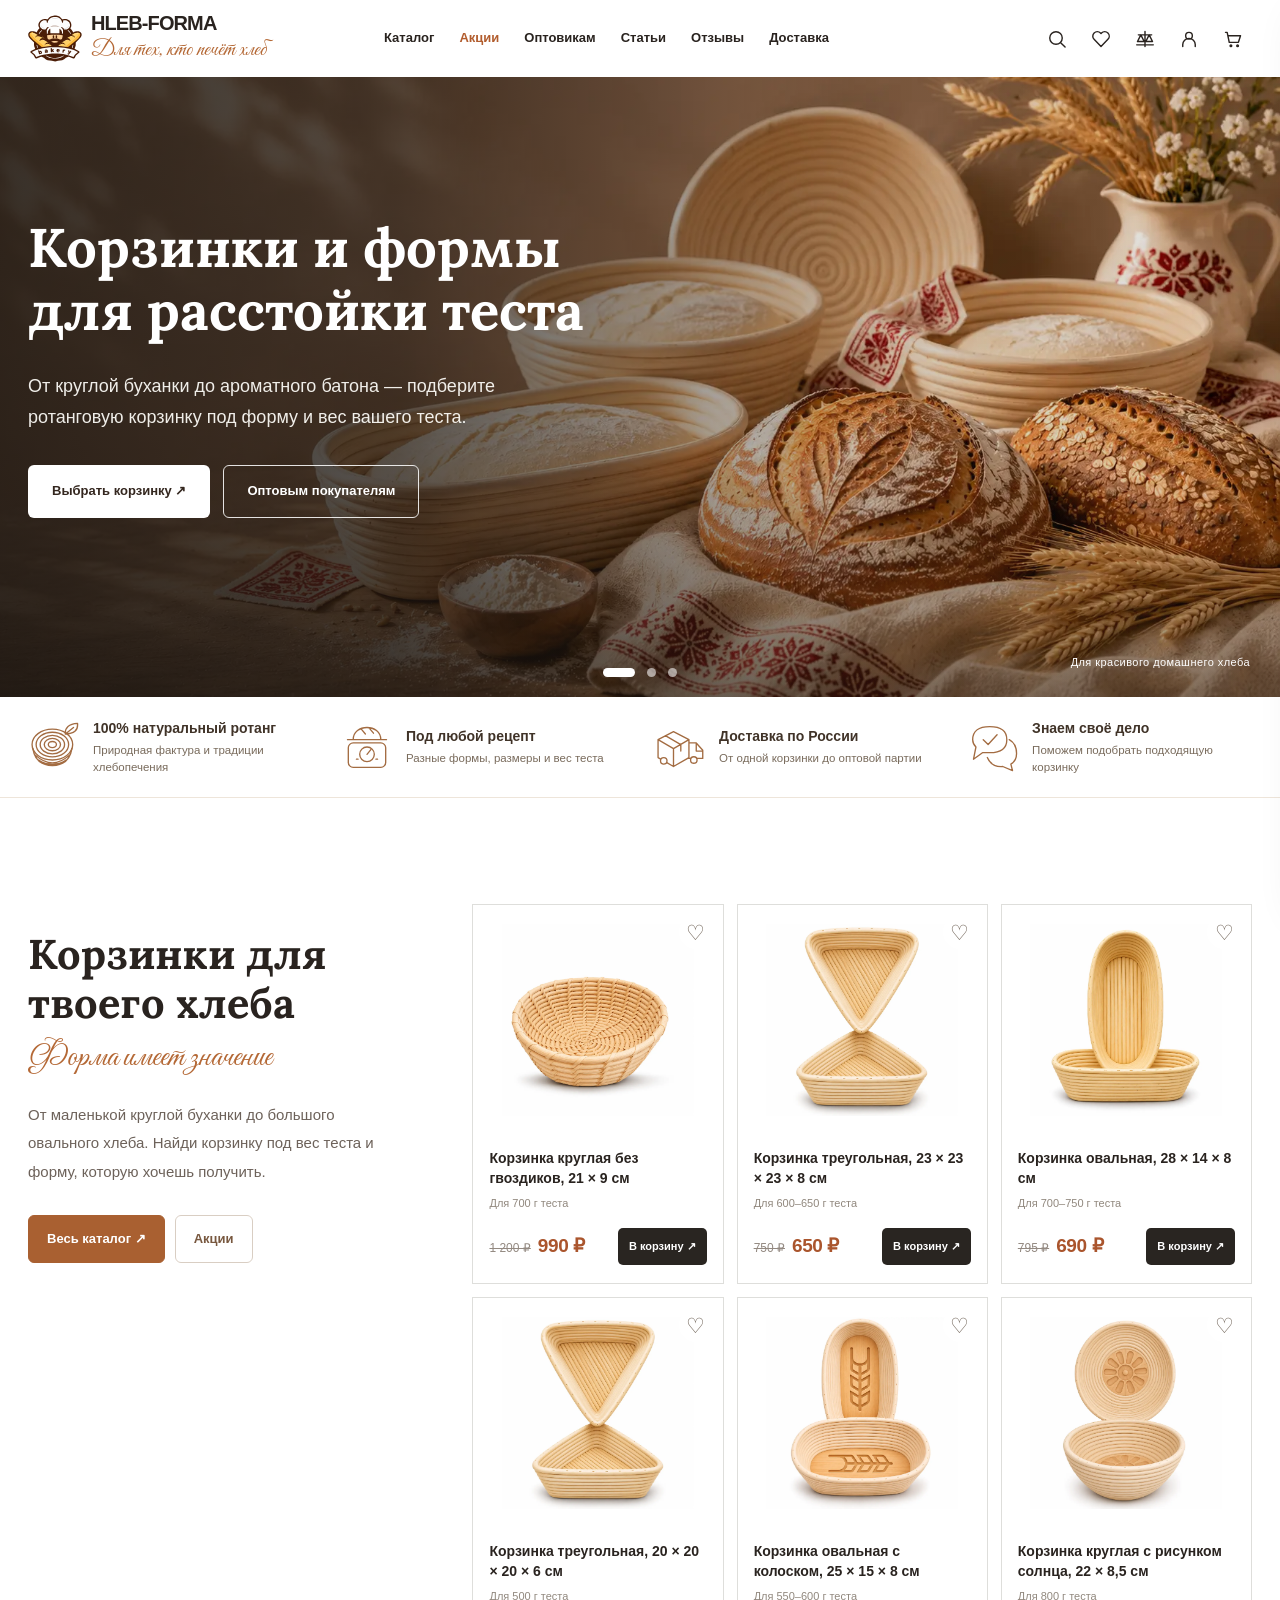
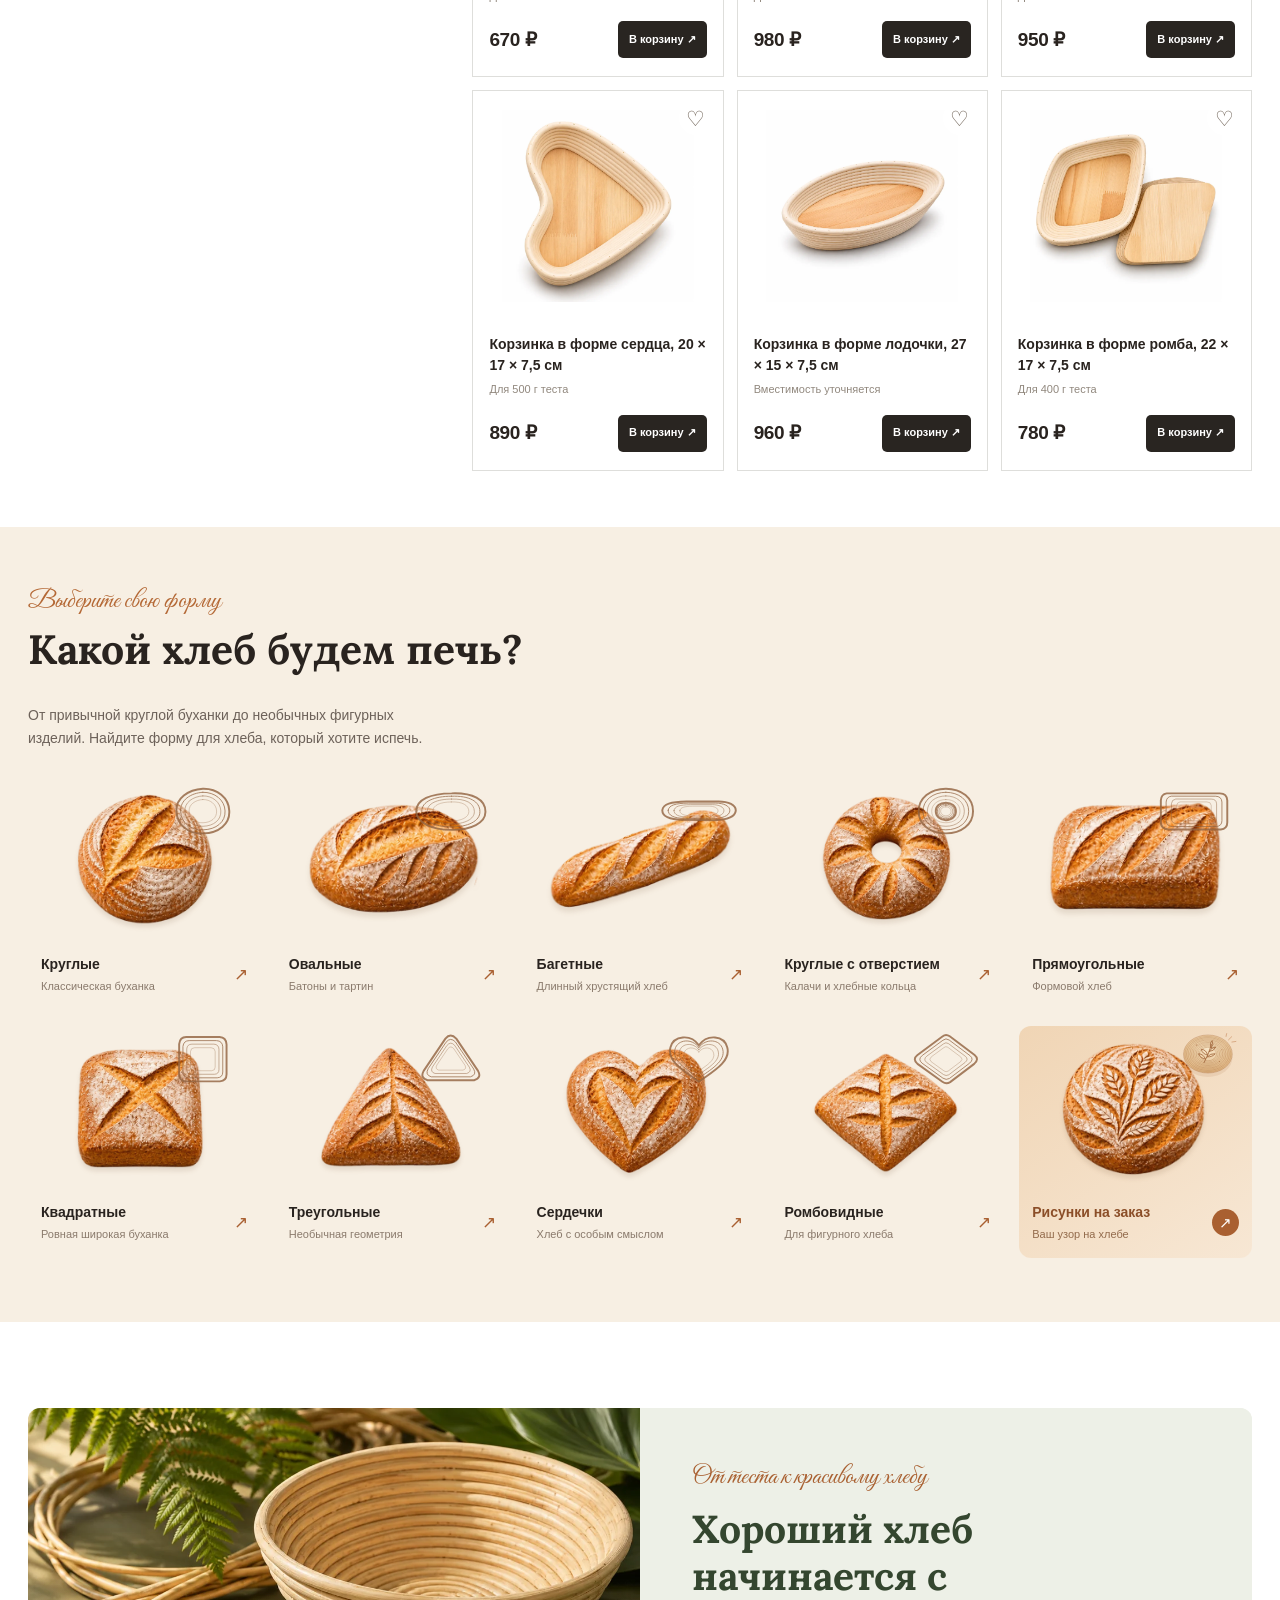
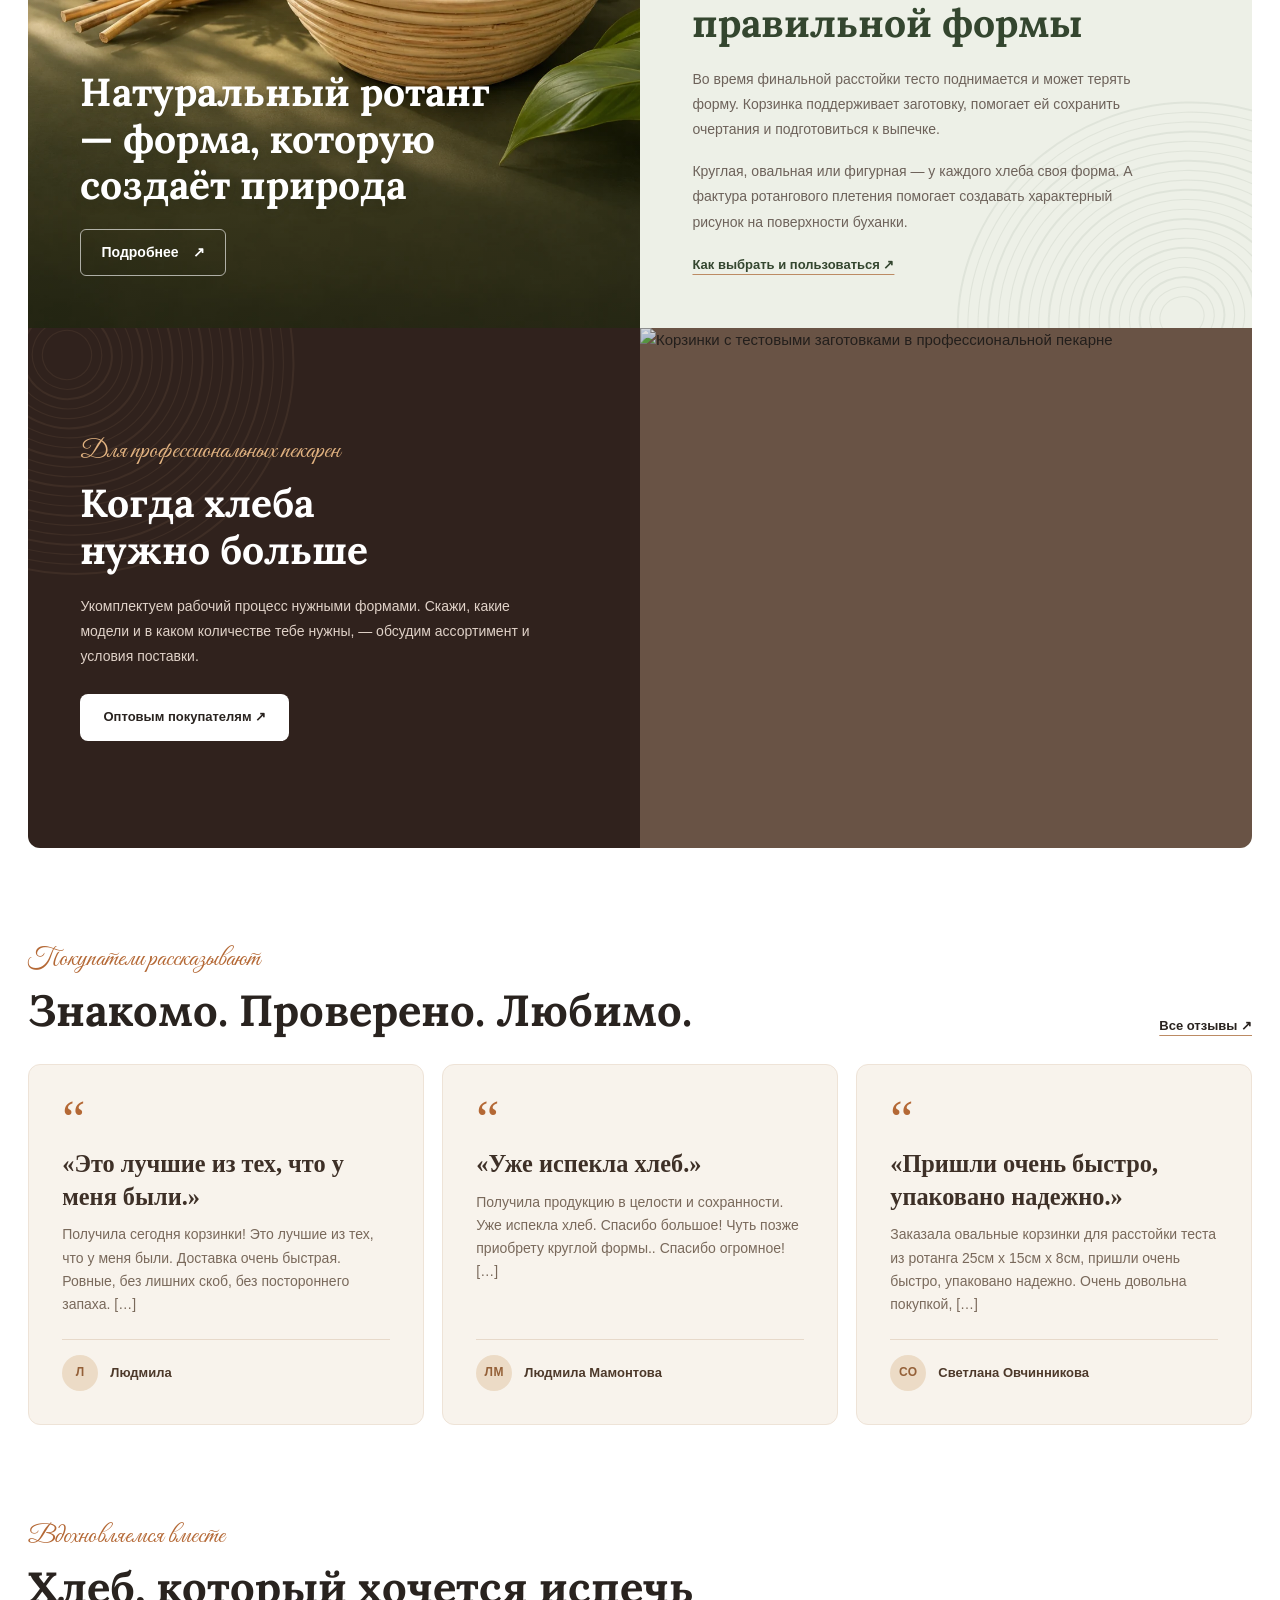
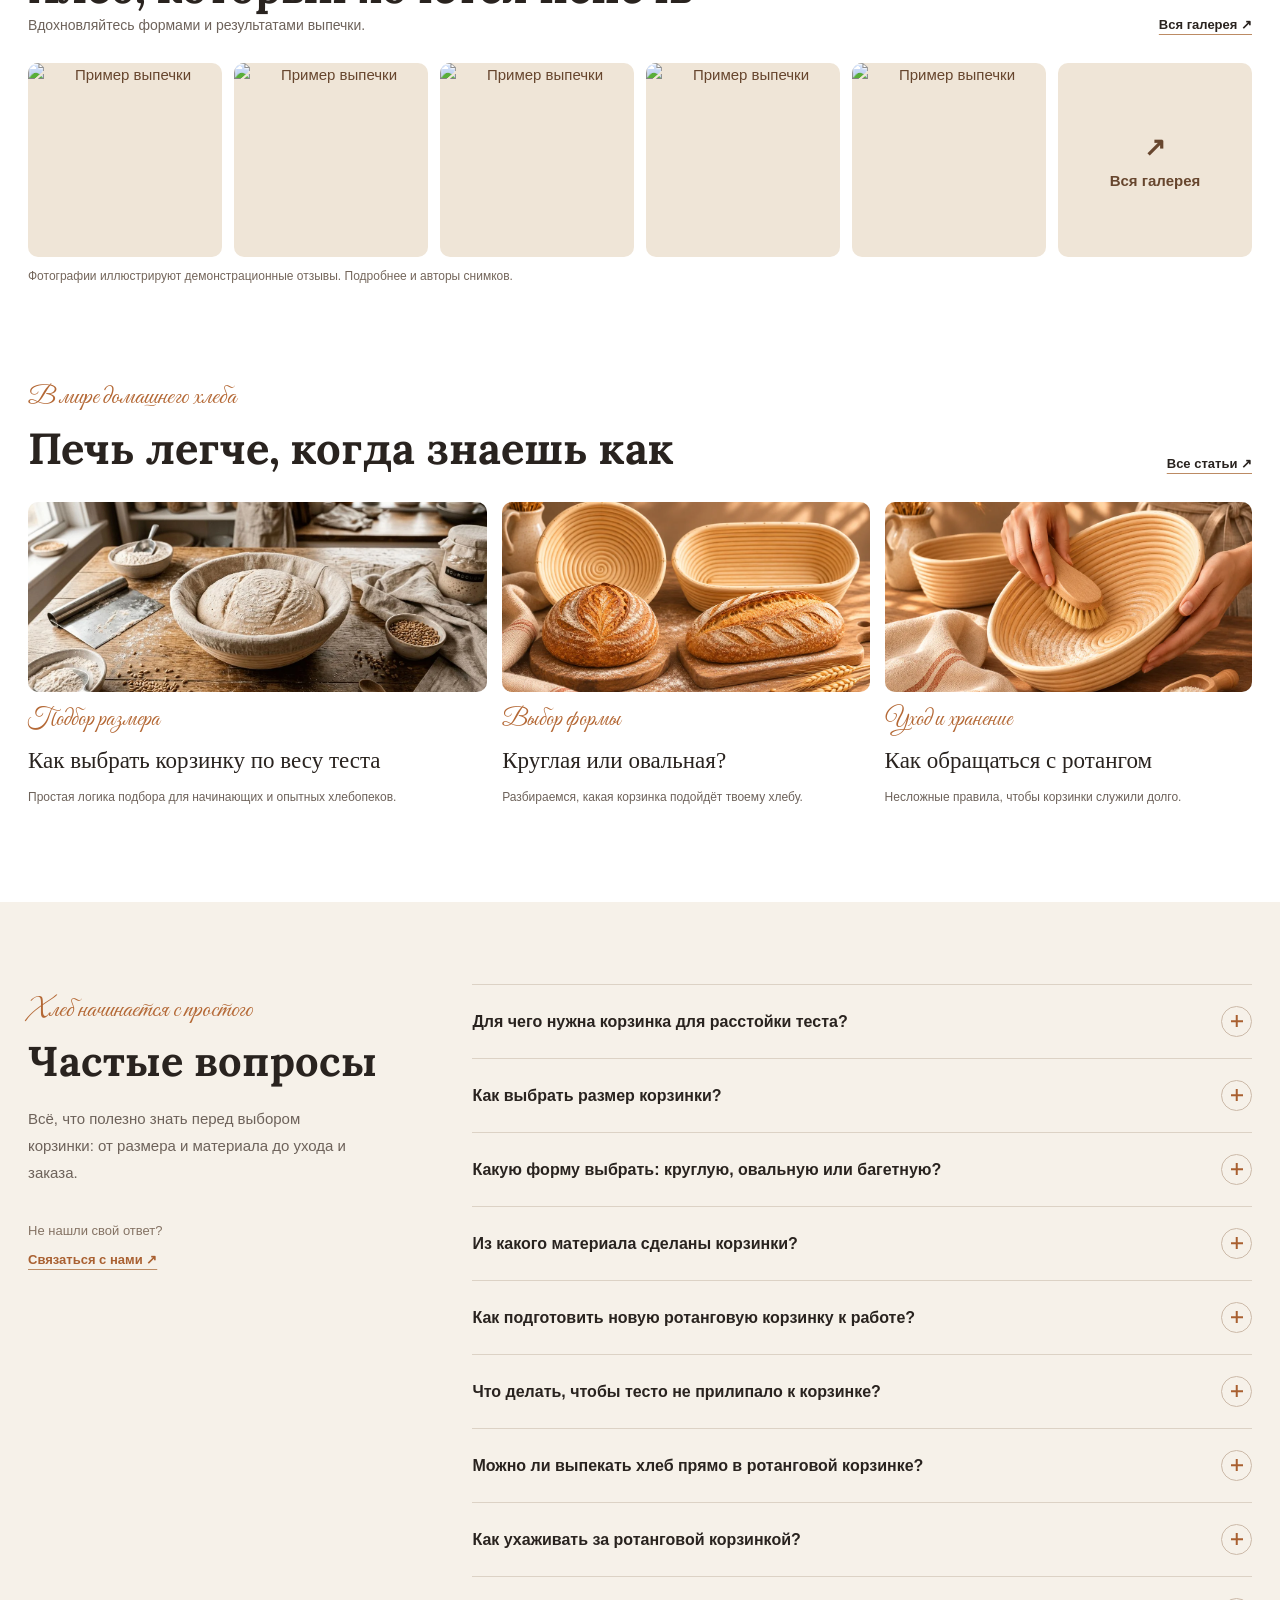
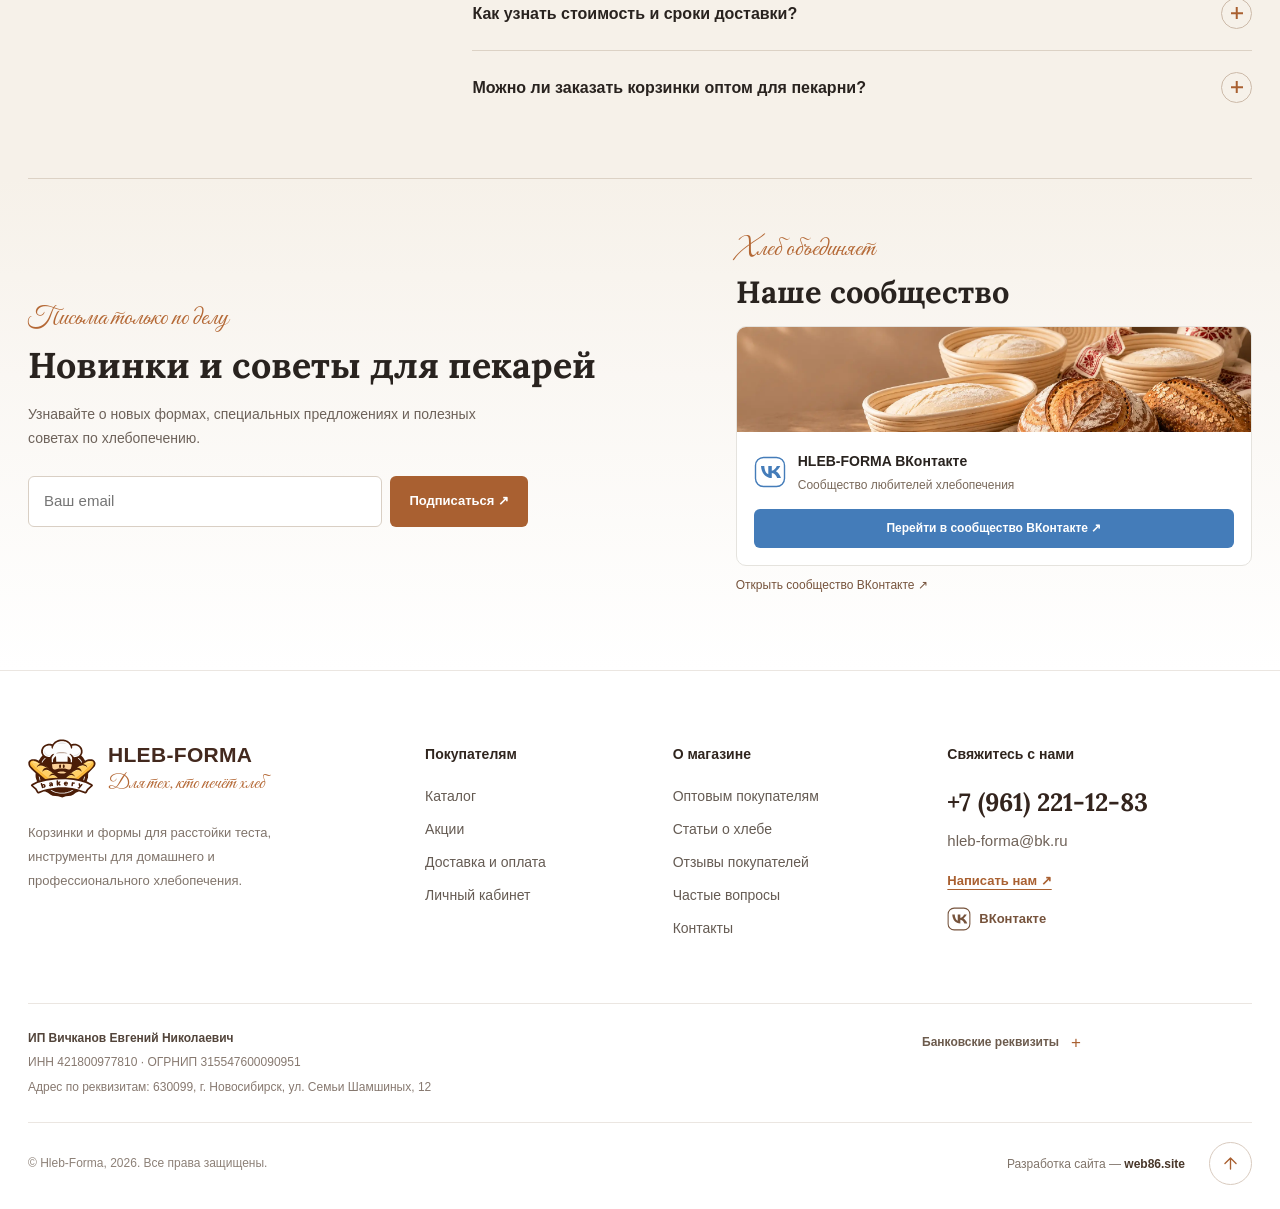
==== commit 49b27111: "Add three-column article layout with sticky facts and product carousel" ====
--- a/prototype/index.html
+++ b/prototype/index.html
@@ -764,7 +764,7 @@
 
 </style>
 <link rel="stylesheet" href="assets/catalog.css">
-<link rel="stylesheet" href="assets/articles.css?v=20261126-editorial2">
+<link rel="stylesheet" href="assets/articles.css?v=20261126-editorial3">
 <link rel="stylesheet" href="assets/reviews.css">
 <link rel="stylesheet" href="assets/wholesale.css">
 <link rel="stylesheet" href="assets/mobile-comfort.css">
@@ -844,8 +844,8 @@
   <script src="assets/storefront-data.js"></script>
   <script src="assets/catalog.js"></script>
   <script src="assets/wholesale.js"></script>
-  <script src="assets/article-data.js"></script>
-  <script src="assets/articles.js?v=20261126-editorial2"></script>
+  <script src="assets/article-data.js?v=20261126-editorial3"></script>
+  <script src="assets/articles.js?v=20261126-editorial3"></script>
   <script src="assets/review-data.js"></script>
   <script src="assets/reviews.js"></script>
 <script>
@@ -1073,6 +1073,7 @@
       function notFound(){return '<div class="container"><section class="page-head"><h1>Страница не найдена</h1><p>Возможно, адрес изменился. Перейдите на главную или в каталог.</p><a class="btn btn-primary" href="v3/index.html">На главную</a></section></div>';}
       function route(){
         catalogUI.closeFilter(false);
+        articleUI.unmount();
         var slug=decodeURIComponent(location.hash.replace(/^#/,"")||(promotionsPage?"sale":reviewsPage?"reviews":articlePage?"articles":wholesalePage?"wholesale":catalogPage?"catalog":"home"));
         var promotionAnchor=promotionsPage&&["pr-discounts","pr-clearance","pr-bundles","pr-review"].includes(slug)?slug:"";if(promotionAnchor)slug="sale";
         if(!promotionsPage&&slug==="sale"){location.replace(new URL("../akcii/",document.baseURI).href);return;}
@@ -1091,7 +1092,7 @@
         else if(slug.indexOf("product-")===0){app.innerHTML=productPage(slug.slice(8));}
         else if(slug==="wholesale"){app.innerHTML=wholesale();wholesaleUI.mount();}
         else if(slug==="checkout"){app.innerHTML=checkout();}
-        else if(slug==="articles"){app.innerHTML=articleUI.render();}
+        else if(slug==="articles"){app.innerHTML=articleUI.render();articleUI.mount();}
         else if(slug==="reviews"){app.innerHTML=reviewsUI.render();}
         else if(["delivery","contacts"].includes(slug)){app.innerHTML=infoPage(slug);}
         else{app.innerHTML=notFound();}
--- a/prototype/assets/articles.css
+++ b/prototype/assets/articles.css
@@ -131,3 +131,70 @@
  .ar-detail .ar-recommendations .ar-products{grid-template-columns:minmax(0,1fr)}
  .ar-recommendations .ar-product img{height:175px}
 }
+
+/* Three-column editorial detail: navigation, text, useful facts and catalogue. */
+.ar-detail .ar-body-grid{max-width:none;grid-template-columns:minmax(165px,200px) minmax(0,1fr) minmax(230px,260px);gap:clamp(22px,2.5vw,40px);align-items:start}
+.ar-detail .ar-content{min-width:0}
+.ar-detail .ar-content>section:not(.ar-finder){margin-bottom:22px}
+.ar-detail .ar-content>section>h2{font-size:clamp(21px,1.9vw,26px);line-height:1.28;margin-bottom:8px}
+.ar-detail .ar-content>section>p{font-size:16px;line-height:1.62;max-width:none}
+.ar-detail .ar-article-lead{font-size:17px;line-height:1.55;margin-bottom:24px}
+.ar-detail .ar-content .ar-source{margin-top:16px}
+.ar-detail .ar-aside,.ar-right-rail{position:sticky;top:98px;min-width:0;max-height:calc(100vh - 116px);max-height:calc(100dvh - 116px);overflow-y:auto;overscroll-behavior-y:auto;scrollbar-width:thin;align-self:start}
+.ar-detail .ar-aside{background:transparent;padding:0 8px 8px 0;gap:12px}
+.ar-detail .ar-aside h2{font-size:19px;margin:0 0 3px}
+.ar-detail .ar-aside>a{font-size:14px;line-height:1.5}
+.ar-right-rail{display:grid;gap:16px}
+.ar-facts{padding:18px;background:var(--ar-paper);border-radius:10px}
+.ar-facts h2,.ar-sidebar-promo h2{font:700 18px/1.3 var(--display-font,Georgia,serif);margin:0 0 12px}
+.ar-facts ul{list-style:none;display:grid;gap:9px;padding:0;margin:0}
+.ar-facts li{position:relative;padding-left:12px;font-size:14px;line-height:1.48;color:#594c41}
+.ar-facts li:before{content:"";position:absolute;left:0;top:.55em;width:5px;height:5px;border-radius:50%;background:var(--ar-accent)}
+.ar-sidebar-promo{padding:15px;border:1px solid var(--ar-line);border-radius:10px;background:#fff}
+.ar-slider{min-width:0}
+.ar-slides{display:grid;min-width:0}
+.ar-slide{grid-area:1/1;visibility:hidden;pointer-events:none;min-width:0}
+.ar-slide[data-active="true"]{visibility:visible;pointer-events:auto}
+.ar-slide .ar-product{height:100%;padding:0;border:0;background:transparent;gap:7px}
+.ar-slide .ar-product img{height:145px;border-radius:7px}
+.ar-slide .ar-product .ar-kicker{font-size:11px;margin:8px 0 4px}
+.ar-slide .ar-product strong{font-size:14px;line-height:1.4}
+.ar-slide .ar-product p,.ar-slide .ar-product small{font-size:13px;line-height:1.4}
+.ar-slide .ar-price b{font-size:21px;color:#30221d}
+.ar-slide .ar-price del{font-size:13px}
+.ar-slide .ar-product .btn{font-size:14px;min-height:44px;background:var(--ar-accent);border-color:var(--ar-accent);color:white}
+.ar-slide .ar-product .btn:hover{background:#884a25;color:white}
+.ar-slider-controls{display:grid;grid-template-columns:38px minmax(0,1fr) 38px 38px;gap:4px;align-items:center;margin-top:10px}
+.ar-slider-controls button{background:transparent;border:0;color:#79533b;border-radius:6px;font-size:22px;min-height:38px;padding:0;cursor:pointer}
+.ar-slider-controls button:hover{background:var(--ar-paper)}
+.ar-slider-count{text-align:center;font-size:13px;color:var(--ar-muted)}
+.ar-sr-only{position:absolute;width:1px;height:1px;padding:0;margin:-1px;overflow:hidden;clip-path:inset(50%);white-space:nowrap;border:0}
+.ar-detail .ar-related-posts{margin-top:48px}
+.ar-detail .ar-finder{padding:18px}
+.ar-detail .ar-finder>p{font-size:15px;line-height:1.6}
+@media(max-width:1150px) and (min-width:1001px){
+ .ar-detail .ar-body-grid{grid-template-columns:minmax(145px,175px) minmax(0,1fr) minmax(210px,235px);gap:20px}
+ .ar-detail .ar-finder .ar-products{grid-template-columns:repeat(2,minmax(0,1fr))}
+}
+@media(max-width:1000px){
+ .ar-detail .ar-body-grid{grid-template-columns:minmax(0,1fr);max-width:800px;gap:24px}
+ .ar-detail .ar-aside,.ar-right-rail{display:grid;position:static;max-height:none;overflow:visible}
+ .ar-detail .ar-aside{padding:16px 18px;background:var(--ar-paper);border-radius:10px;gap:10px}
+ .ar-detail .ar-aside>a{font-size:15px;line-height:1.5}
+ .ar-right-rail{grid-template-columns:repeat(2,minmax(0,1fr));align-items:start}
+ .ar-slider-controls{grid-template-columns:44px minmax(0,1fr) 44px 44px}
+ .ar-slider-controls button{min-height:44px}
+}
+@media(max-width:640px){
+ .ar-detail .ar-body-grid{gap:22px}
+ .ar-detail .ar-content>section:not(.ar-finder){margin-bottom:20px}
+ .ar-detail .ar-content>section>h2{font-size:22px;line-height:1.3}
+ .ar-detail .ar-content>section>p{font-size:16px;line-height:1.65}
+ .ar-detail .ar-article-lead{font-size:16px;margin-bottom:20px}
+ .ar-right-rail{grid-template-columns:minmax(0,1fr)}
+ .ar-slide .ar-product img{height:clamp(160px,52vw,235px)}
+ .ar-slide .ar-product strong{font-size:16px}
+ .ar-facts li{font-size:15px}
+ .ar-detail .ar-related-posts{margin-top:36px}
+ .ar-detail .ar-finder{padding:13px}
+}
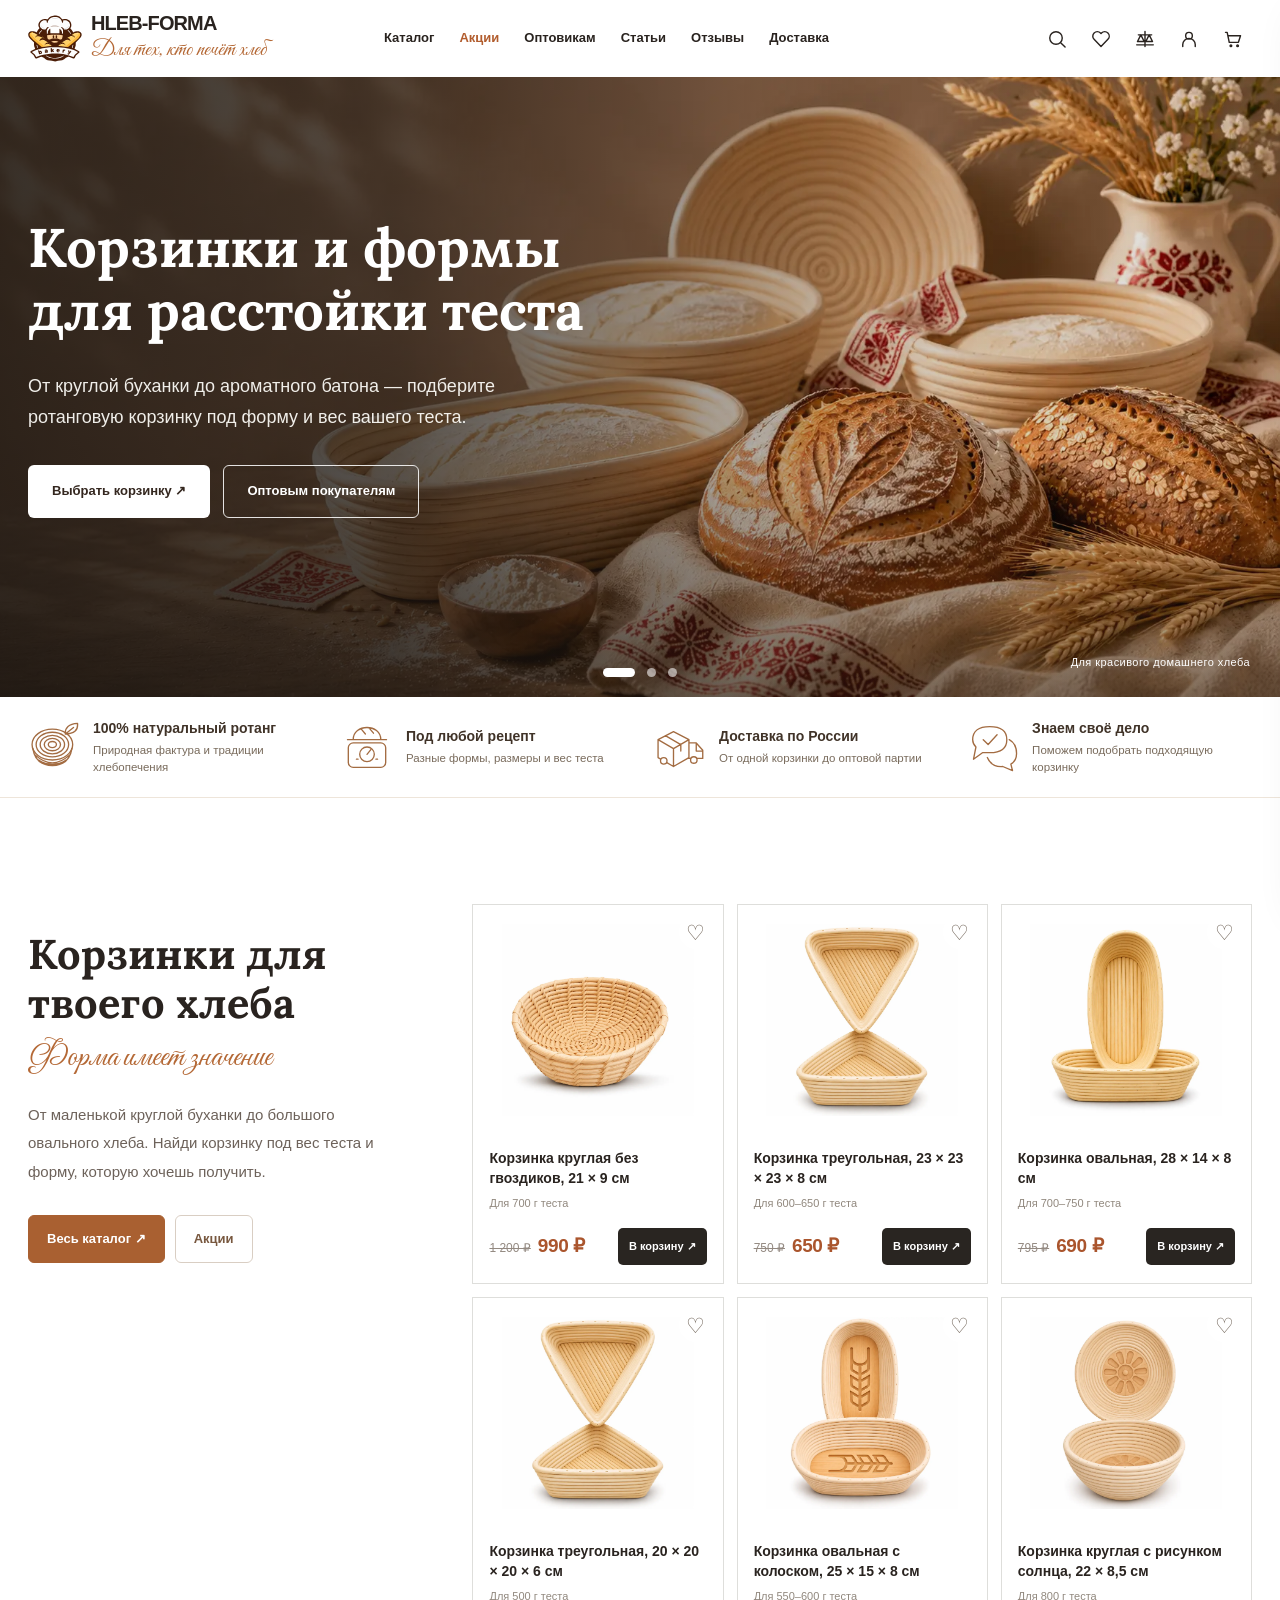
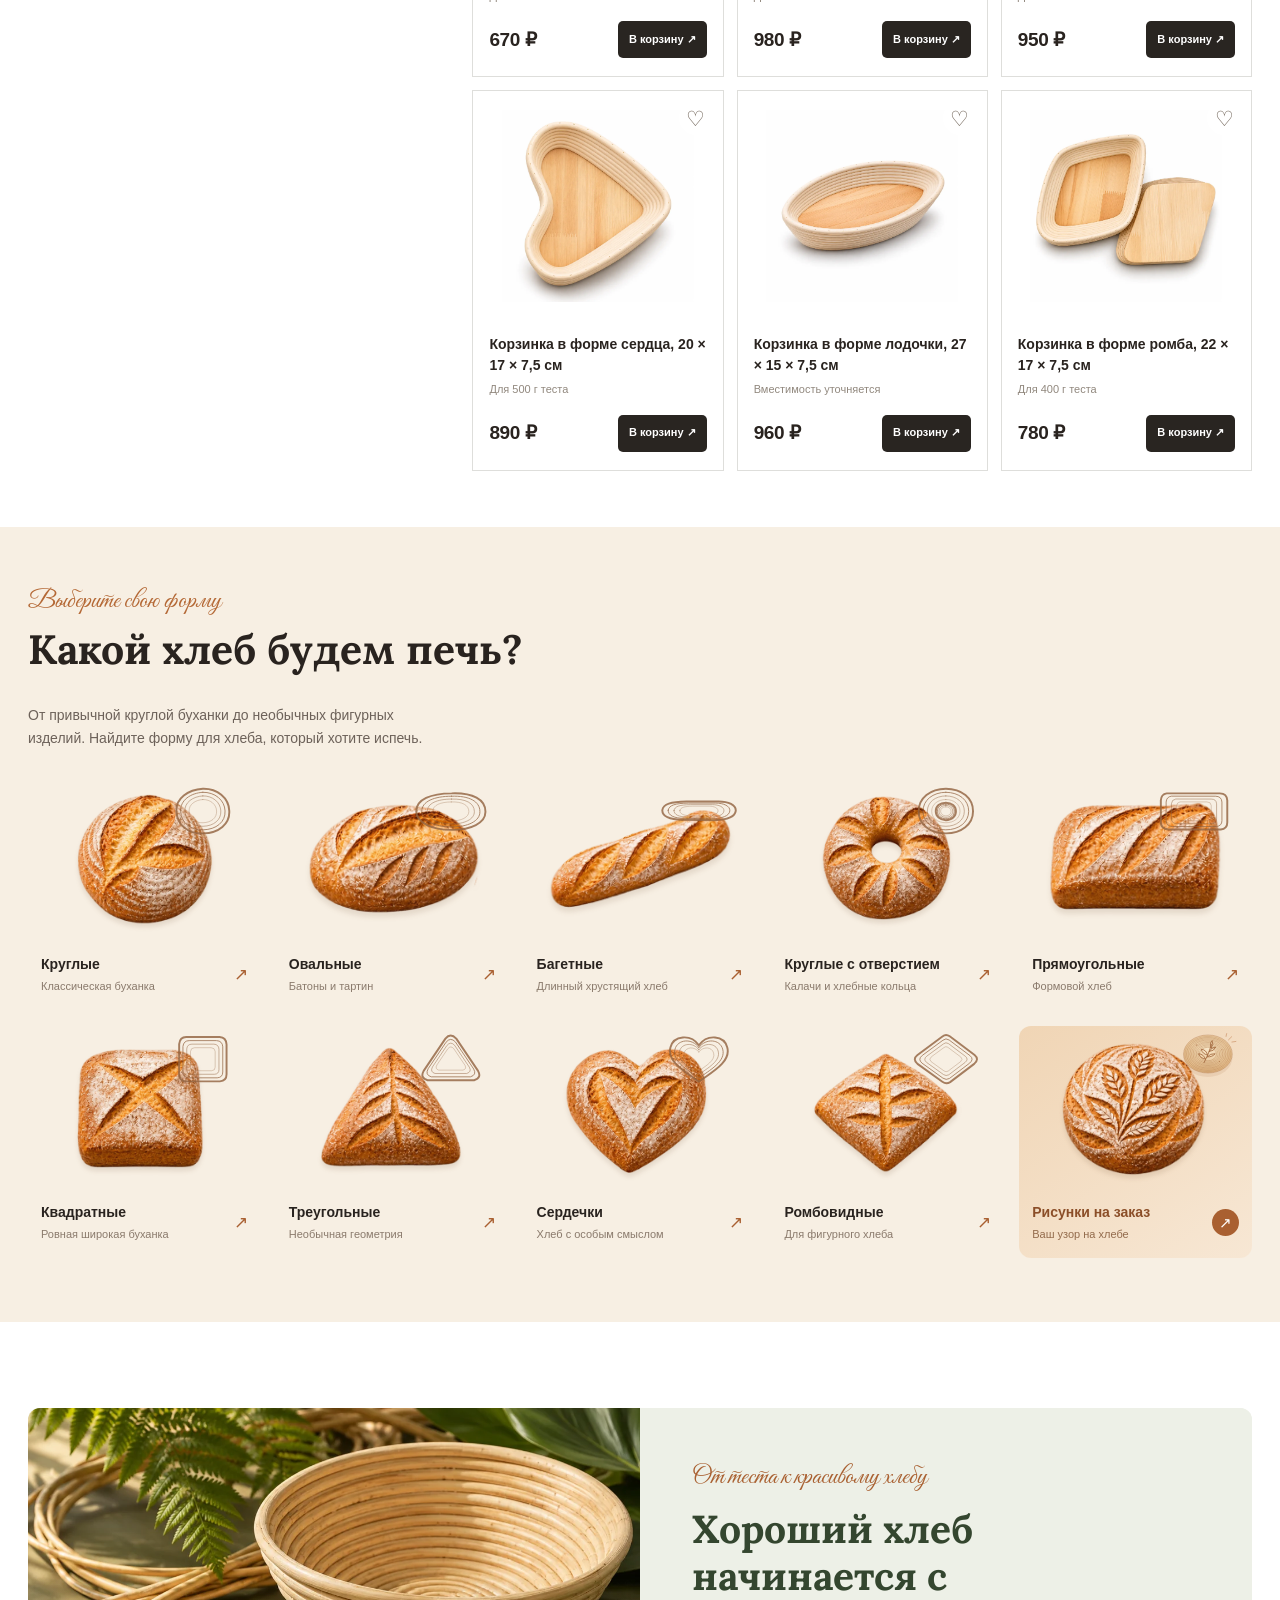
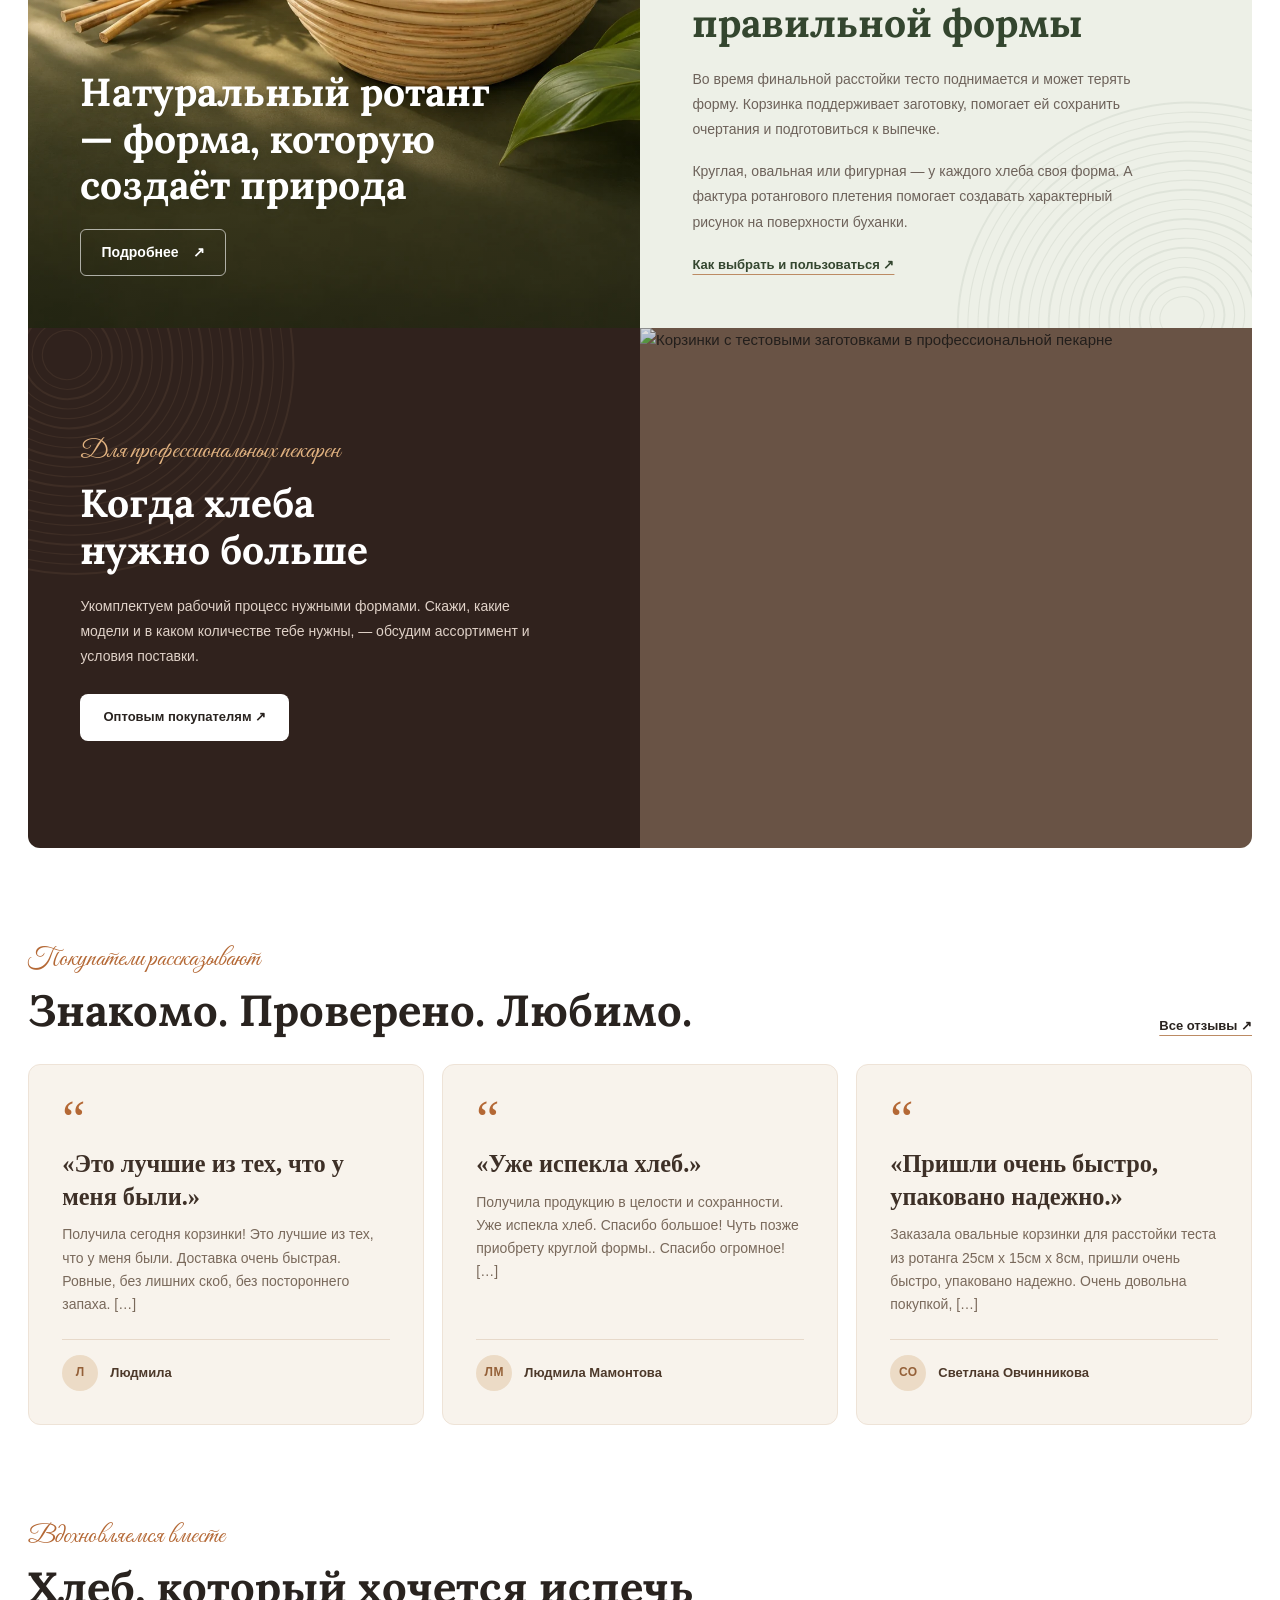
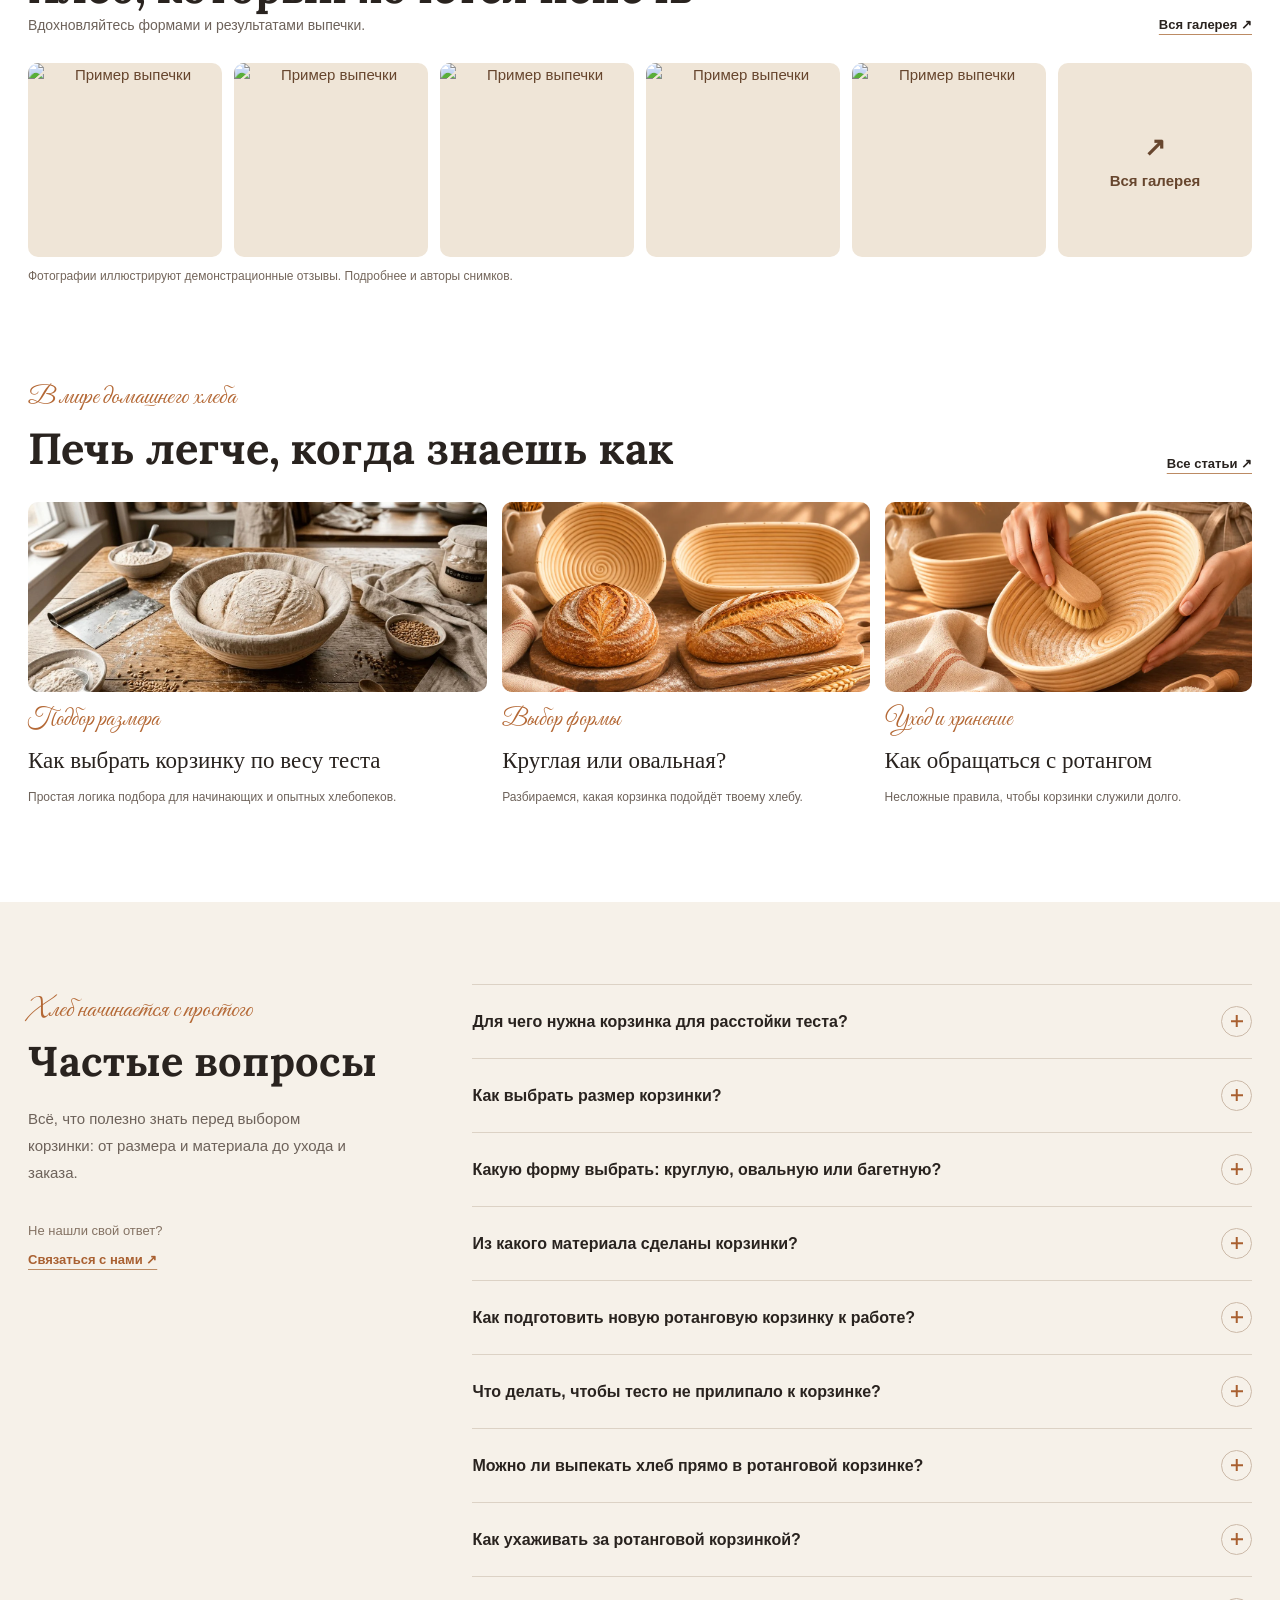
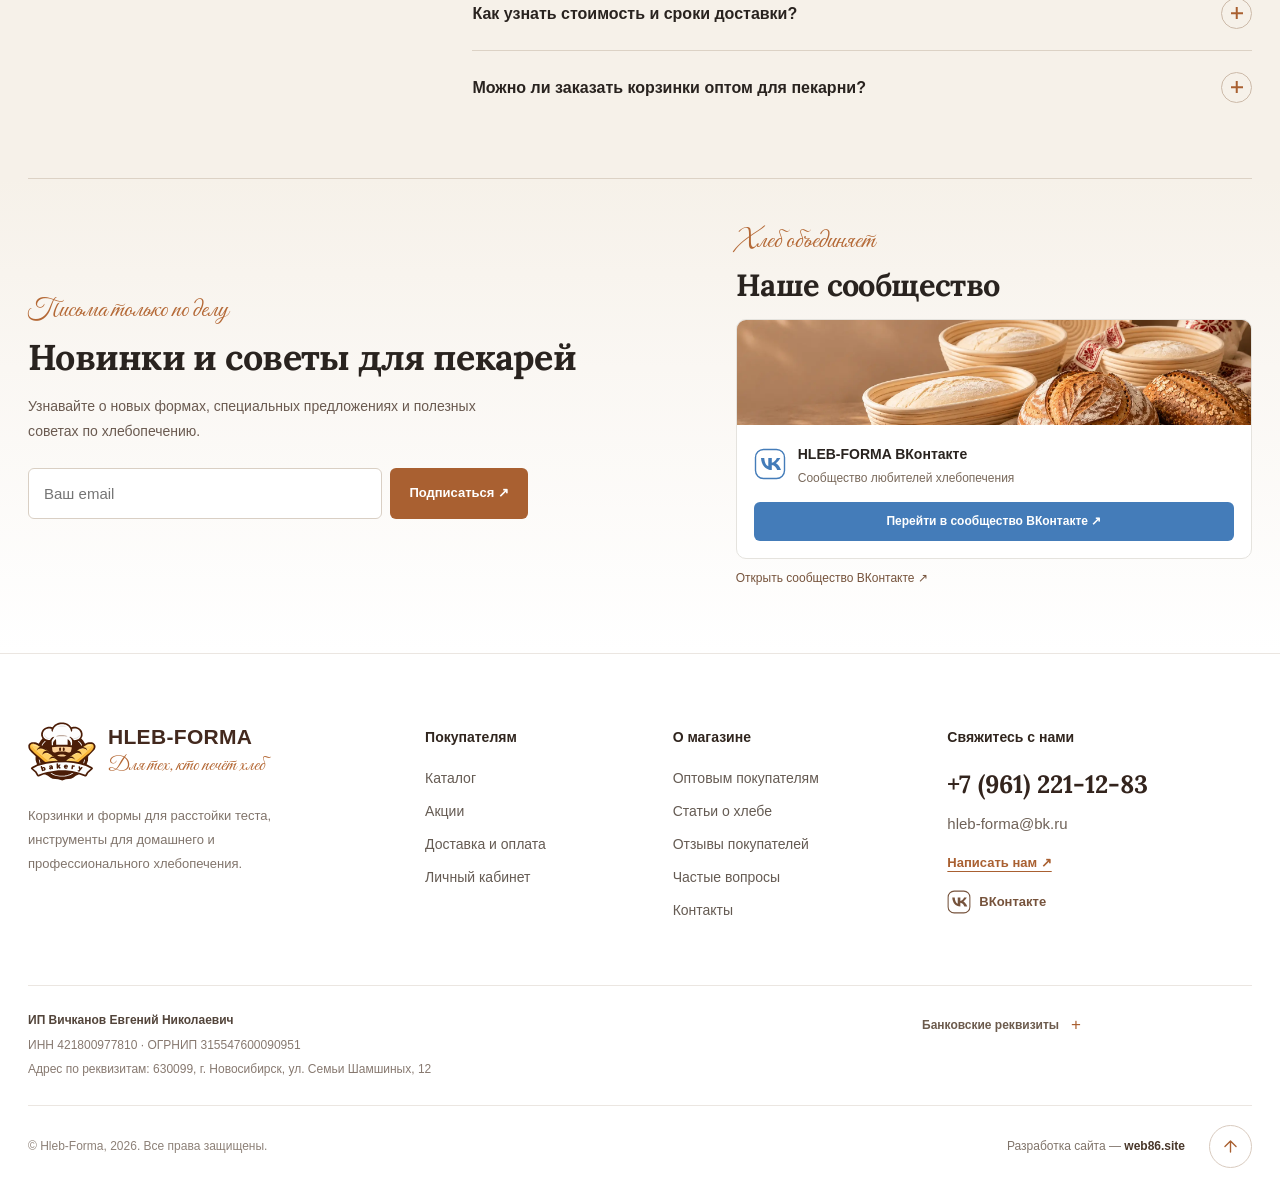
==== commit 36053c72: "Compact article carousel and share newsletter/community across storefront" ====
--- a/prototype/index.html
+++ b/prototype/index.html
@@ -764,10 +764,11 @@
 
 </style>
 <link rel="stylesheet" href="assets/catalog.css">
-<link rel="stylesheet" href="assets/articles.css?v=20261126-editorial3">
+<link rel="stylesheet" href="assets/articles.css?v=20261126-editorial4">
 <link rel="stylesheet" href="assets/reviews.css">
 <link rel="stylesheet" href="assets/wholesale.css">
 <link rel="stylesheet" href="assets/mobile-comfort.css">
+<link rel="stylesheet" href="assets/connections.css">
 </head>
 <body id="page-top">
 <header class="header header-v3"><div class="container header-content">
@@ -783,6 +784,34 @@
   </div>
 </div></header>
 <main id="app" class="main-space" tabindex="-1"></main>
+<section class="newsletter-section" aria-labelledby="newsletter-title">
+  <div class="container"><hr class="faq-newsletter-divider"></div>
+  <div class="container connection-grid">
+    <div class="connection-newsletter">
+      <div class="newsletter-copy">
+        <span class="eyebrow">Письма только по делу</span>
+        <h2 id="newsletter-title">Новинки и советы для пекарей</h2>
+        <p>Узнавайте о новых формах, специальных предложениях и полезных советах по хлебопечению.</p>
+      </div>
+      <form id="newsletter-form"><input type="email" required aria-label="Email для подписки" placeholder="Ваш email" autocomplete="email"><button type="submit">Подписаться ↗</button></form>
+    </div>
+    <div id="community" class="connection-community" aria-labelledby="community-title">
+      <span class="eyebrow">Хлеб объединяет</span>
+      <h2 id="community-title">Наше сообщество</h2>
+      <div class="vk-community-card">
+        <div id="vk-community-widget" hidden></div>
+        <div id="vk-community-fallback">
+          <img class="vk-cover" src="v3/assets/hero-bread.webp" alt="" loading="lazy" decoding="async">
+          <div class="vk-fallback-copy">
+            <div class="vk-community-brand"><span class="vk-brand-icon"><svg viewBox="0 0 32 32" width="24" height="24" fill="none" aria-hidden="true" focusable="false"><rect x="1.5" y="1.5" width="29" height="29" rx="8" stroke="currentColor" stroke-width="1.4"/><path d="M7 10c.5 7.1 4.2 11.7 10.8 12v-5.1c2.9.3 4.5 2.4 5.4 5.1H27c-1.1-3.5-3.1-5.6-5.1-6.8 2-1.4 3.6-3.4 4.4-5.2h-3.5c-1 2.4-2.7 4.3-5 4.7V10h-3.5v8.2c-2.3-.7-3.8-3.8-4-8.2Z" fill="currentColor"/></svg></span><div><strong>HLEB-FORMA ВКонтакте</strong><p>Сообщество любителей хлебопечения</p></div></div>
+            <a id="vk-community-link" class="vk-community-button" href="https://vk.com/club175445199" target="_blank" rel="noopener noreferrer">Перейти в сообщество ВКонтакте ↗</a>
+          </div>
+        </div>
+      </div>
+      <a class="vk-direct-link" data-vk-direct hidden target="_blank" rel="noopener noreferrer">Открыть сообщество ВКонтакте ↗</a>
+    </div>
+  </div>
+</section>
 <footer class="footer" id="site-footer">
   <div class="container footer-inner">
     <div class="footer-about">
@@ -845,7 +874,7 @@
   <script src="assets/catalog.js"></script>
   <script src="assets/wholesale.js"></script>
   <script src="assets/article-data.js?v=20261126-editorial3"></script>
-  <script src="assets/articles.js?v=20261126-editorial3"></script>
+  <script src="assets/articles.js?v=20261126-editorial4"></script>
   <script src="assets/review-data.js"></script>
   <script src="assets/reviews.js"></script>
 <script>
--- a/prototype/assets/articles.css
+++ b/prototype/assets/articles.css
@@ -198,3 +198,56 @@
  .ar-detail .ar-related-posts{margin-top:36px}
  .ar-detail .ar-finder{padding:13px}
 }
+
+/* Quiet author signature and article actions, inside the reading column. */
+.ar-author-footer{margin-top:30px;padding-top:20px;border-top:1px solid var(--ar-line);display:flex;flex-wrap:wrap;align-items:center;justify-content:space-between;gap:14px 18px}
+.ar-author{display:flex;gap:11px;align-items:center;min-width:0}
+.ar-author-avatar{width:46px;height:46px;display:grid;place-items:center;flex:none;border-radius:50%;background:var(--ar-paper);color:#8d4e27;font:600 17px/1 var(--display-font,Georgia,serif)}
+.ar-author-label{display:block;font-size:12px;line-height:1.5;color:var(--ar-muted)}
+.ar-author strong{display:block;font-size:15px;line-height:1.45;color:#30221d}
+.ar-article-actions{display:flex;align-items:center;flex-wrap:wrap;gap:6px}
+.ar-article-actions button,.ar-views{display:inline-flex;align-items:center;justify-content:center;gap:7px;padding:8px 10px;color:#725039;font:500 14px/1.4 system-ui,sans-serif;min-height:44px;white-space:nowrap}
+.ar-article-actions button{border:0;background:transparent;border-radius:7px;cursor:pointer}
+.ar-article-actions button:hover{background:var(--ar-paper)}
+.ar-article-actions button:disabled{cursor:default;opacity:.6}
+.ar-like[aria-pressed="true"]{color:var(--ar-accent);background:var(--ar-paper)}
+.ar-like[aria-pressed="true"] svg{fill:currentColor}
+.ar-engagement-note{flex-basis:100%;color:var(--ar-muted);font-size:12px;line-height:1.5;margin-top:-5px}
+.ar-share-fallback{flex-basis:100%;font-size:14px;color:#594c41}
+.ar-share-fallback input{width:100%;min-height:44px;border:1px solid var(--ar-line);border-radius:6px;padding:8px 10px;background:white;font-size:16px;margin-top:5px}
+.ar-share-status{flex-basis:100%;font-size:13px;color:var(--ar-muted)}
+.ar-share-status:empty{display:none}
+@media(max-width:640px){
+ .ar-author-footer{margin-top:26px;padding-top:18px;gap:12px}
+ .ar-author{flex-basis:100%}
+ .ar-author strong{font-size:16px}
+ .ar-author-label,.ar-engagement-note{font-size:13px}
+ .ar-article-actions{gap:8px}
+ .ar-article-actions button,.ar-views{font-size:15px;padding:8px 9px}
+}
+
+/* Compact, swipe-like catalogue carousel. */
+.ar-sidebar-promo{padding:12px}
+.ar-promo-head{display:flex;align-items:center;justify-content:space-between;gap:8px;margin:0 0 5px}
+.ar-promo-head h2{margin:0;font-size:18px}
+.ar-slider-pause{border:0;background:transparent;color:var(--ar-muted);border-radius:6px;display:grid;place-items:center;min-width:32px;min-height:32px;padding:0;font-size:15px;line-height:1;cursor:pointer}
+.ar-slider-pause:hover{background:var(--ar-paper)}
+.ar-slides{overflow:hidden;touch-action:pan-y;position:relative}
+.ar-slide{transform:translateX(0);min-width:0}
+.ar-slide[data-motion="enter-next"]{animation:ar-enter-next .46s cubic-bezier(.22,.61,.36,1) both;z-index:1}
+.ar-slide[data-motion="exit-next"]{animation:ar-exit-next .46s cubic-bezier(.22,.61,.36,1) both}
+.ar-slide[data-motion="enter-prev"]{animation:ar-enter-prev .46s cubic-bezier(.22,.61,.36,1) both;z-index:1}
+.ar-slide[data-motion="exit-prev"]{animation:ar-exit-prev .46s cubic-bezier(.22,.61,.36,1) both}
+@keyframes ar-enter-next{from{transform:translateX(105%)}to{transform:translateX(0)}}
+@keyframes ar-enter-prev{from{transform:translateX(-105%)}to{transform:translateX(0)}}
+@keyframes ar-exit-next{0%{visibility:visible;transform:translateX(0)}99%{visibility:visible;transform:translateX(-105%)}100%{visibility:hidden;transform:translateX(-105%)}}
+@keyframes ar-exit-prev{0%{visibility:visible;transform:translateX(0)}99%{visibility:visible;transform:translateX(105%)}100%{visibility:hidden;transform:translateX(105%)}}
+.ar-slide .ar-product{gap:5px}
+.ar-slide .ar-product img{height:112px}
+.ar-slide .ar-product .ar-kicker{margin:5px 0 3px}
+.ar-slide .ar-price b{font-size:20px}
+.ar-slide .ar-product .btn{min-height:40px;padding:7px 10px}
+.ar-slides a:focus-visible{outline-offset:-3px}
+@media(max-width:1000px){.ar-slider-pause{min-width:44px;min-height:44px}.ar-slide .ar-product img{height:150px}.ar-slide .ar-product .btn{min-height:44px}}
+@media(max-width:640px){.ar-slide .ar-product img{height:clamp(140px,42vw,190px)}}
+@media(prefers-reduced-motion:reduce){.ar-slide[data-motion]{animation:none!important}}
--- a/prototype/assets/connections.css
+++ b/prototype/assets/connections.css
@@ -0,0 +1,37 @@
+/* v3.21 — stay connected: newsletter and real community embed */
+.connection-grid{display:grid;grid-template-columns:minmax(0,1.1fr) minmax(0,.9fr);gap:clamp(30px,6vw,90px);align-items:center}
+.connection-newsletter,.connection-community{min-width:0}
+.connection-grid h2{font-family:var(--display-font);font-size:clamp(28px,2.8vw,40px);line-height:1.2;margin:8px 0 15px}
+.connection-community h2{font-size:clamp(26px,2.4vw,34px)}
+.connection-newsletter p{font-size:14px;line-height:1.75;max-width:480px}
+.connection-newsletter form{display:flex;gap:8px;margin-top:25px;max-width:500px}
+.connection-newsletter input{flex:1;min-width:0;width:100%;border:1px solid #d9cfc4;border-radius:6px;min-height:51px;padding:12px 15px;background:white}
+.connection-newsletter button{flex-shrink:0;border:0;background:#a96031;color:#fff;min-height:51px;border-radius:6px;font-size:13px;font-weight:750;padding:12px 19px;white-space:nowrap}
+.connection-newsletter button:hover{background:#884a25}
+.connection-community{scroll-margin-top:105px}
+.vk-community-card{border:1px solid #e5e3de;border-radius:10px;background:#fff;overflow:hidden;min-width:0}
+.vk-cover{display:block;width:100%;height:105px;object-fit:cover;object-position:70% 52%}
+.vk-fallback-copy{padding:17px}
+.vk-community-brand{display:flex;gap:12px;align-items:center;margin-bottom:15px}
+.vk-brand-icon{display:grid;place-items:center;flex-shrink:0;color:#447cb9}
+.vk-brand-icon svg{width:32px;height:32px}
+.vk-community-brand strong{font-size:14px}
+.vk-community-brand p{font-size:12px;color:#79695b;line-height:1.5;margin-top:3px}
+.vk-community-button{display:block;padding:10px 12px;border-radius:6px;background:#447cb9;color:#fff;text-align:center;font-size:12px;font-weight:650}
+.vk-community-button:hover{background:#36699f;color:#fff}
+.vk-direct-link{font-size:12px;color:#76533c;display:inline-block;margin-top:10px}
+.vk-direct-link[hidden],#vk-community-widget[hidden],#vk-community-fallback[hidden]{display:none!important}
+#vk-community-widget{width:100%;max-width:100%;overflow:hidden}
+#vk-community-widget iframe{display:block;max-width:100%}
+@media(max-width:880px){.connection-grid{gap:30px}.connection-newsletter form{flex-direction:column}}
+@media(max-width:640px){.connection-grid{grid-template-columns:1fr;gap:35px}.connection-newsletter form{margin-top:20px;max-width:none}.connection-community h2{margin-bottom:15px}}
+/* Identical pre-footer treatment on the storefront shell and homepage. */
+.newsletter-section{background:linear-gradient(180deg,#f6f1e9 0%,#faf7f3 40%,#fff 100%);padding:0 0 64px}
+.newsletter-section .faq-newsletter-divider{height:0;border:0;border-top:1px solid #dcd2c5;margin:0 0 46px}
+.connection-grid h2{font-weight:700;letter-spacing:-.02em;color:var(--ink,#29231f)}
+.connection-grid .eyebrow{font-family:"Great Vibes","Segoe Script",cursive;font-size:26px;font-weight:400;letter-spacing:0;text-transform:none;color:#b46835;display:block;line-height:1.3}
+.connection-newsletter p{color:#6a5a50;margin:0}
+.vk-cover{height:105px}
+.vk-community-brand p{margin:3px 0 0}
+@media(max-width:880px){.newsletter-section{padding-bottom:44px}.newsletter-section .faq-newsletter-divider{margin-bottom:36px}}
+@media(max-width:640px){.newsletter-section{padding-bottom:36px}.newsletter-section .faq-newsletter-divider{margin-bottom:30px}.connection-grid h2{font-size:28px}.connection-newsletter p{font-size:16px;line-height:1.6}.connection-newsletter input{font-size:16px}.connection-newsletter button{font-size:15px}.vk-community-brand p,.vk-direct-link{font-size:14px}.vk-community-button{font-size:14px;min-height:44px;display:grid;place-items:center}}
